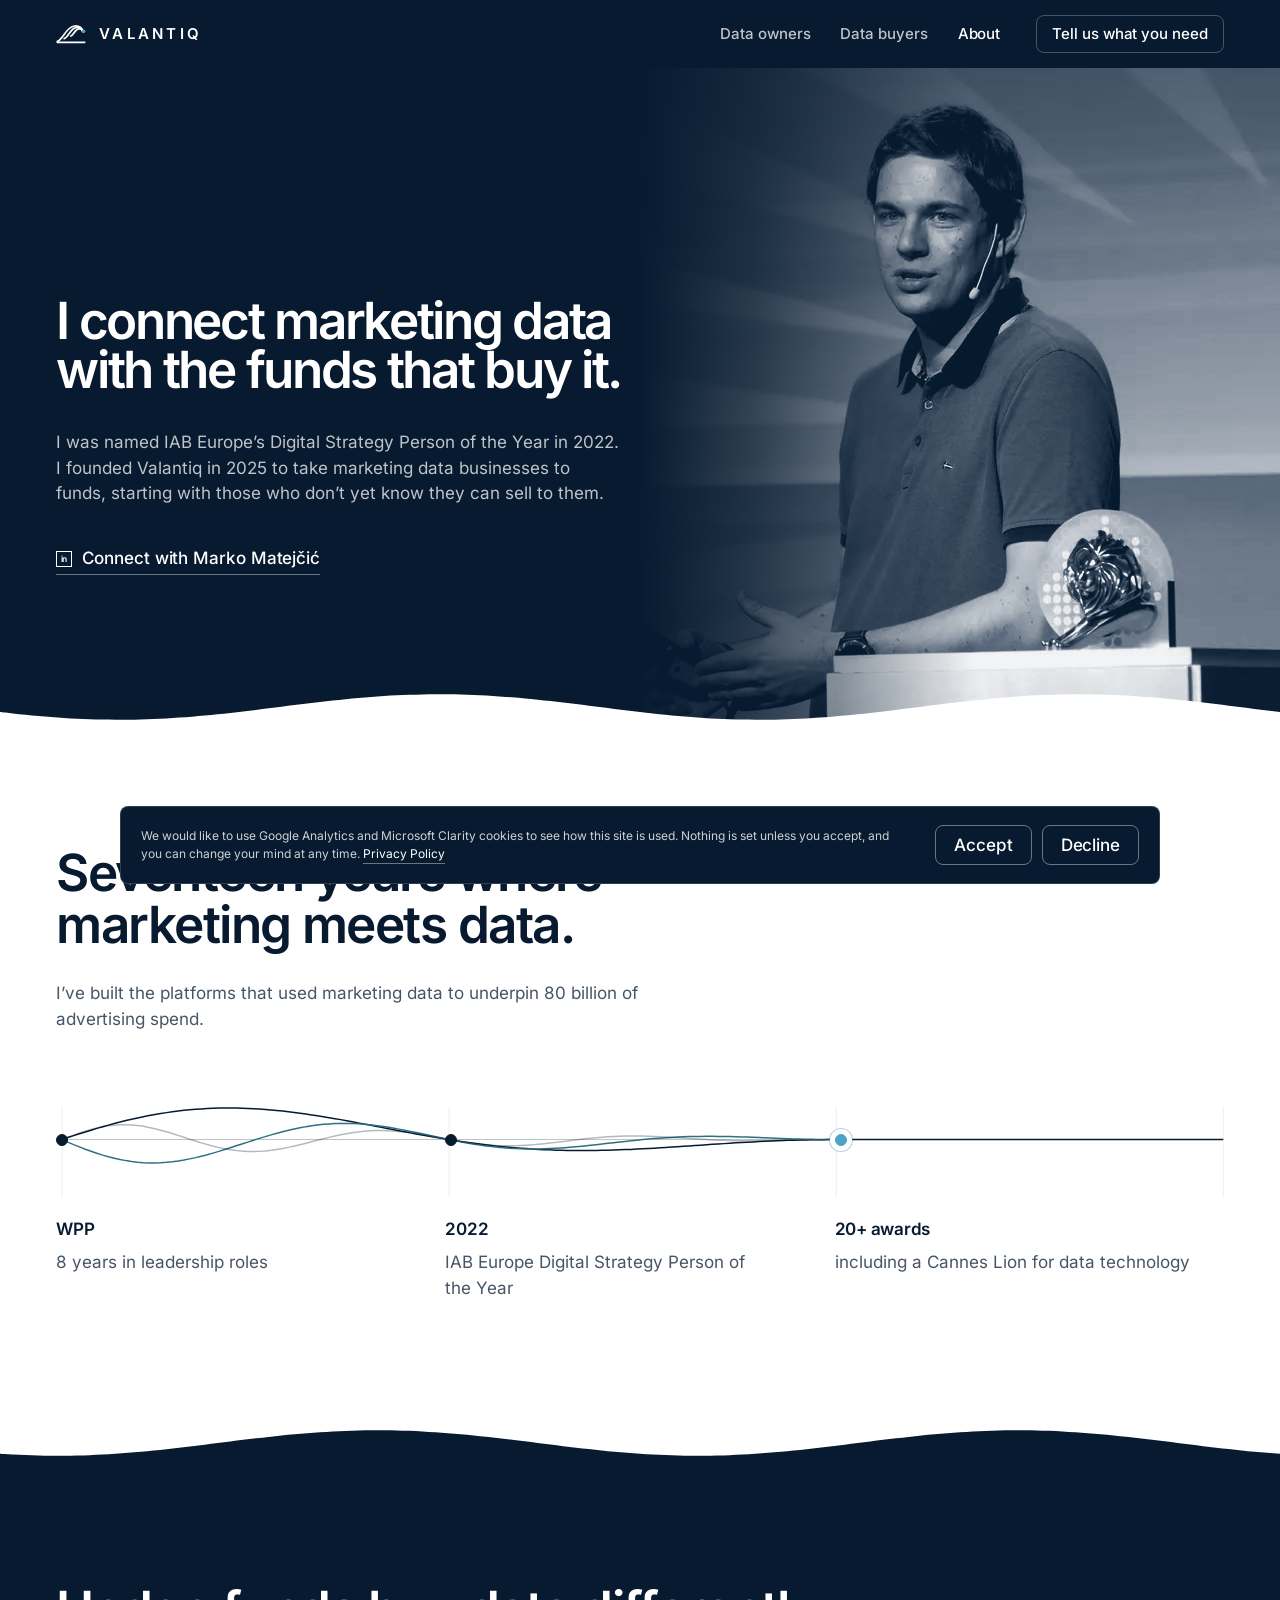
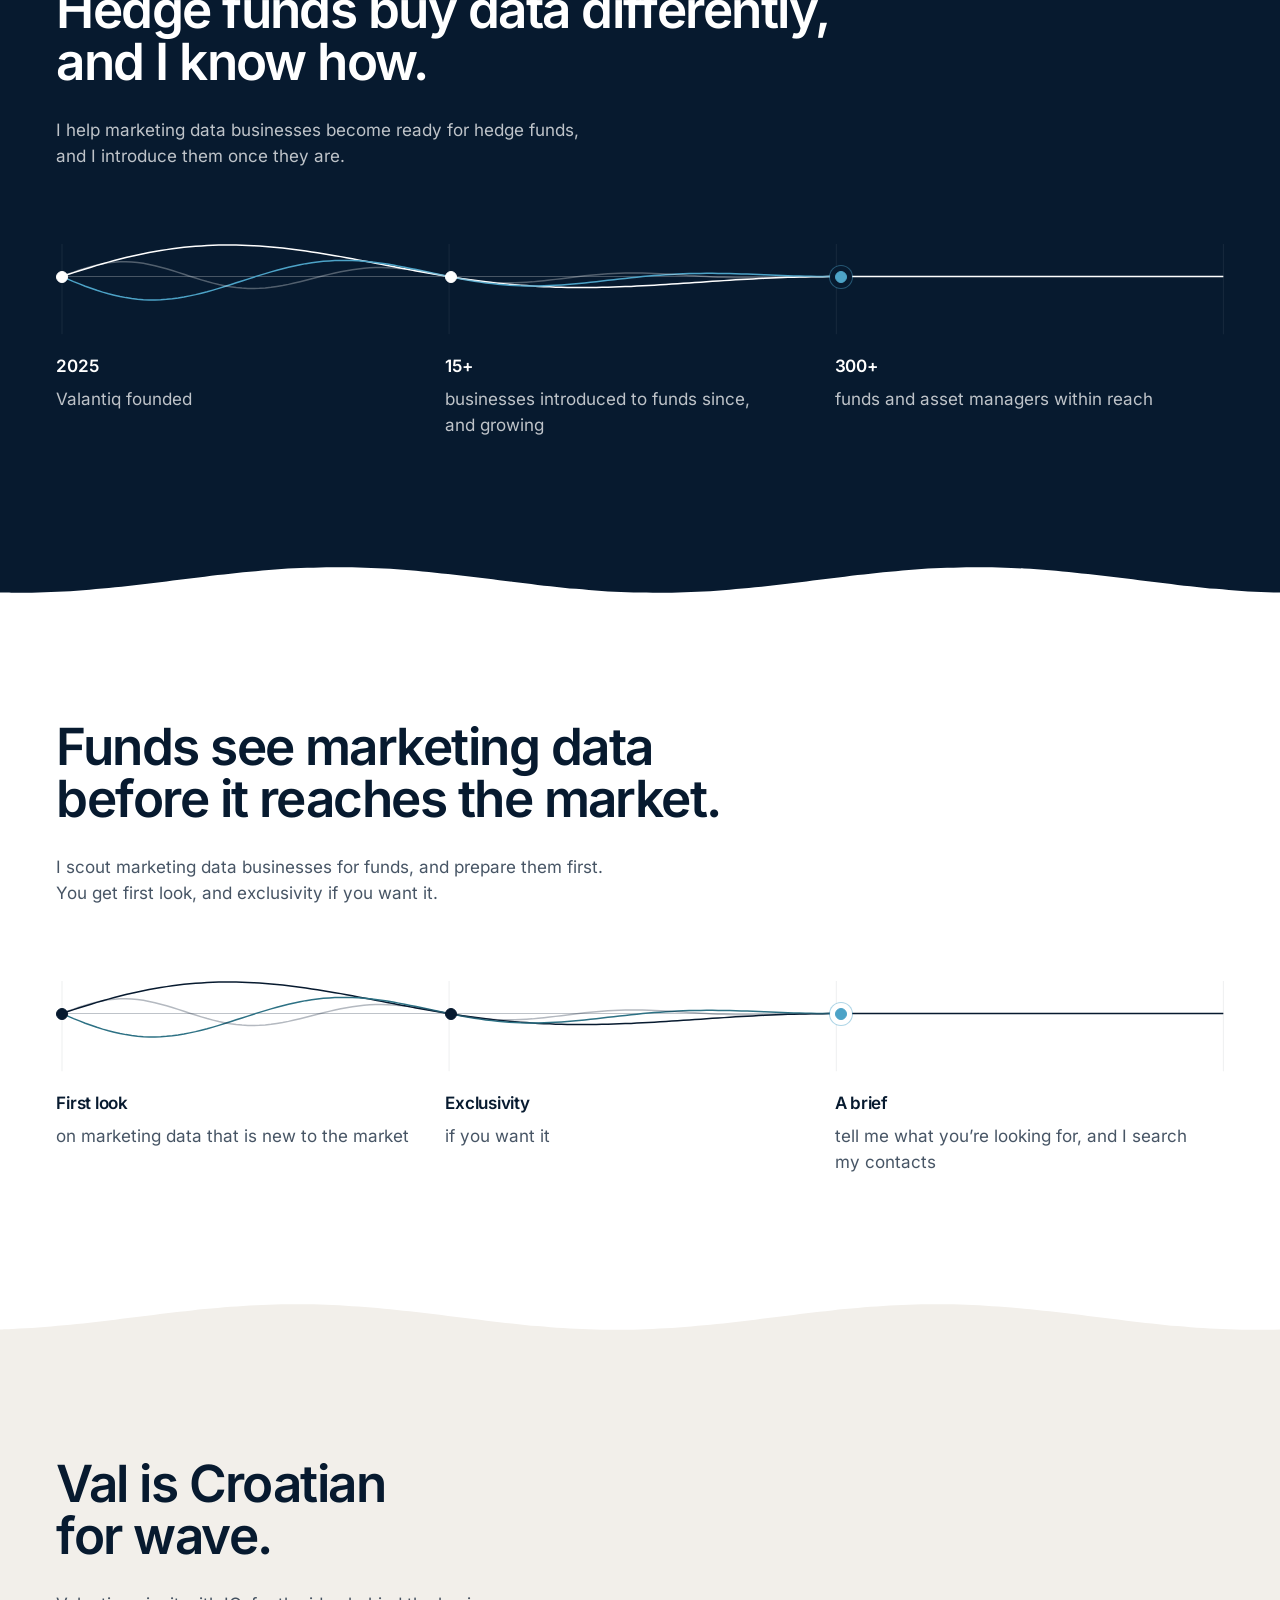
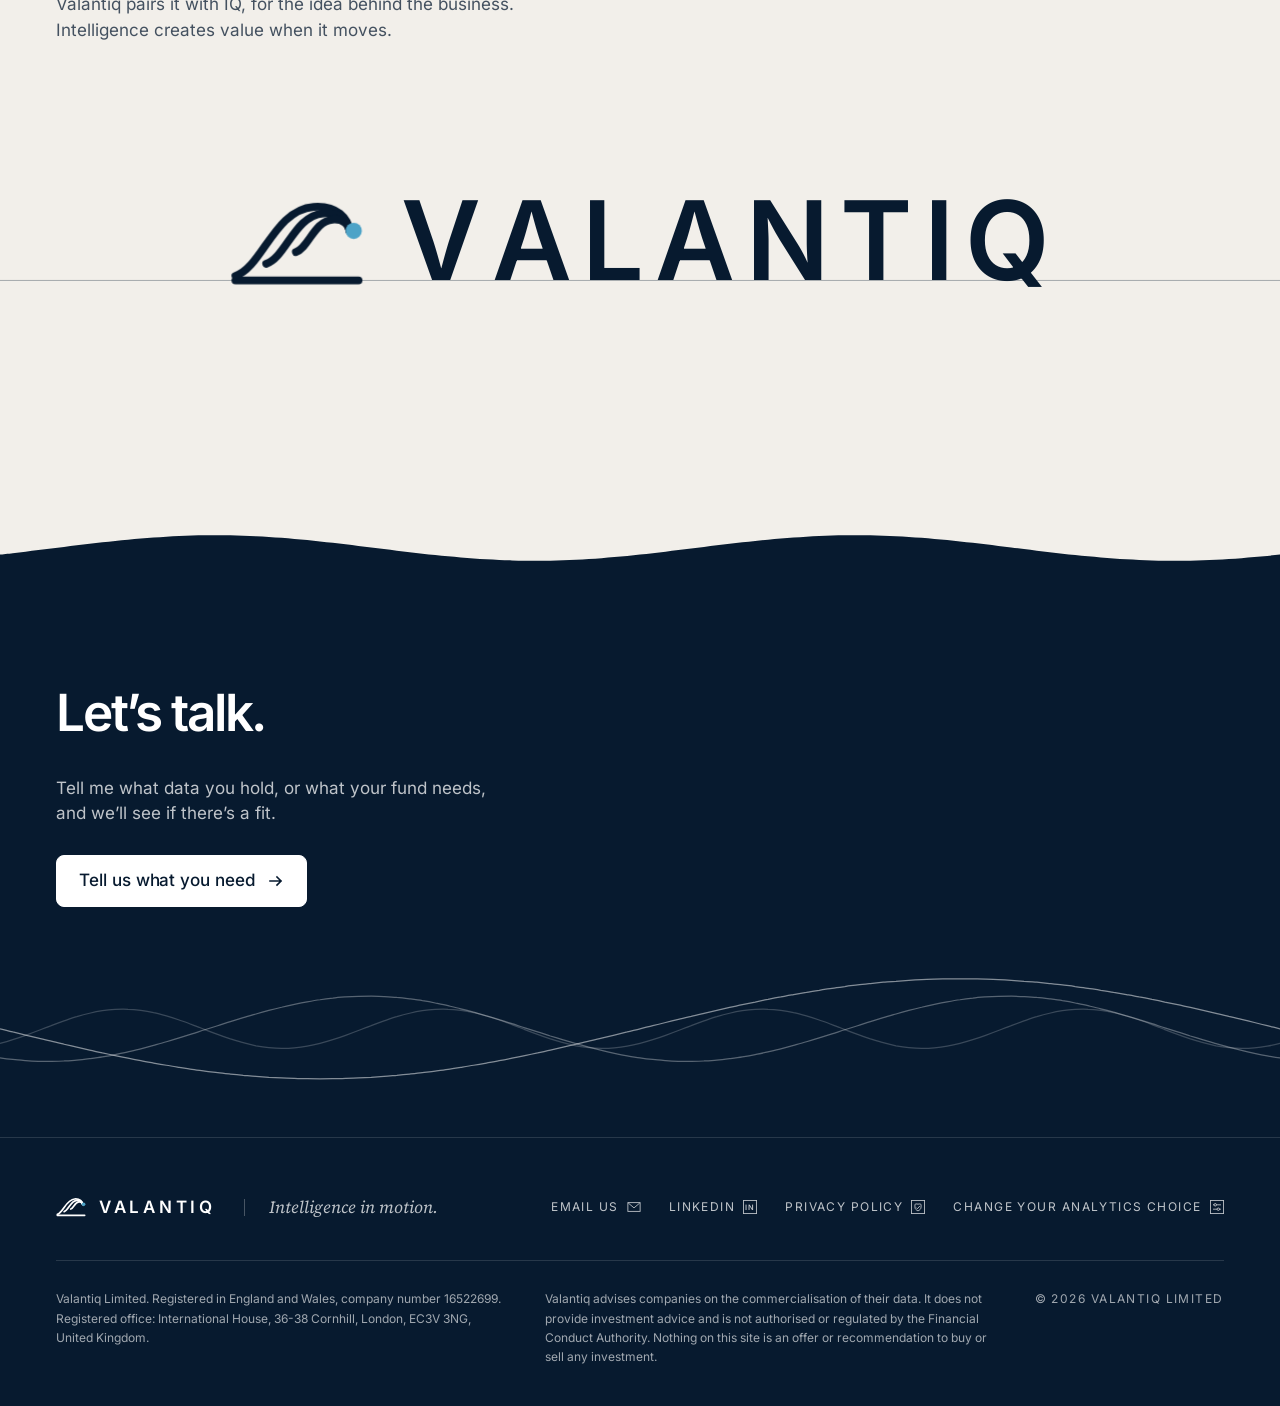
==== about/index.html @ 8497cfdf "Version 2 of the site" ====
<!DOCTYPE html>
<html lang="en-GB">
<head>
    <meta charset="UTF-8">
    <meta name="viewport" content="width=device-width, initial-scale=1.0">
    <title>About Marko Matejčić, founder | Valantiq</title>
    <meta name="description" content="Marko Matejčić founded Valantiq in 2025 to take marketing data businesses to funds. IAB Europe&#x27;s Digital Strategy Person of the Year 2022.">
    <link rel="canonical" href="https://valantiq.com/about/">
    <meta name="theme-color" content="#071a2f">

    <meta property="og:type" content="website">
    <meta property="og:site_name" content="Valantiq">
    <meta property="og:title" content="Who is behind Valantiq? Marko Matejčić">
    <meta property="og:description" content="I was named IAB Europe&#x27;s Digital Strategy Person of the Year in 2022.">
    <meta property="og:url" content="https://valantiq.com/about/">
    <meta property="og:image" content="https://valantiq.com/assets/og-about.png">
    <meta property="og:image:width" content="1200">
    <meta property="og:image:height" content="630">
    <meta name="twitter:card" content="summary_large_image">
    <meta property="og:image:alt" content="Valantiq: I connect marketing data with the funds that buy it.">
    <script type="application/ld+json">{"@context": "https://schema.org", "@graph": [{"@type": "Organization", "@id": "https://valantiq.com/#organization", "name": "Valantiq", "url": "https://valantiq.com/", "legalName": "Valantiq Limited", "logo": "https://valantiq.com/android-chrome-512x512.png", "email": "info@valantiq.com", "description": "Valantiq helps data-rich companies license their data to hedge funds and asset managers, for recurring, high-margin revenue on top of your core business.", "sameAs": ["https://www.linkedin.com/company/valantiq/"], "address": {"@type": "PostalAddress", "streetAddress": "International House, 36-38 Cornhill", "addressLocality": "London", "postalCode": "EC3V 3NG", "addressCountry": "United Kingdom"}, "foundingDate": "2025"}, {"@type": "WebSite", "@id": "https://valantiq.com/#website", "url": "https://valantiq.com/", "name": "Valantiq", "inLanguage": "en-GB", "publisher": {"@id": "https://valantiq.com/#organization"}}, {"@type": "BreadcrumbList", "itemListElement": [{"@type": "ListItem", "position": 1, "name": "Valantiq", "item": "https://valantiq.com/"}, {"@type": "ListItem", "position": 2, "name": "About", "item": "https://valantiq.com/about/"}]}, {"@type": "AboutPage", "@id": "https://valantiq.com/about/#webpage", "url": "https://valantiq.com/about/", "isPartOf": {"@id": "https://valantiq.com/#website"}, "mainEntity": {"@id": "https://valantiq.com/about/#founder"}}, {"@type": "Person", "@id": "https://valantiq.com/about/#founder", "url": "https://valantiq.com/about/", "name": "Marko Matejčić", "sameAs": ["https://www.linkedin.com/in/markomatejcic/"], "worksFor": {"@id": "https://valantiq.com/#organization"}, "image": "https://valantiq.com/assets/marko-matejcic.jpg"}]}</script>

    <!-- Favicons (unchanged from the launch page, served from the site root) -->
    <link rel="icon" type="image/x-icon" href="/favicon.ico">
    <link rel="icon" type="image/png" sizes="16x16" href="/favicon-16x16.png">
    <link rel="icon" type="image/png" sizes="32x32" href="/favicon-32x32.png">
    <link rel="apple-touch-icon" sizes="180x180" href="/apple-touch-icon.png">
    <link rel="icon" type="image/png" sizes="192x192" href="/android-chrome-192x192.png">
    <link rel="icon" type="image/png" sizes="512x512" href="/android-chrome-512x512.png">
    <link rel="manifest" href="/site.webmanifest">

    <link rel="preload" href="/assets/fonts/inter-latin-wght-normal.woff2" as="font" type="font/woff2" crossorigin>
    <link rel="stylesheet" href="/assets/styles.css">
    <script src="/assets/site.js" defer></script>
    <script src="/assets/app.js" defer></script>
</head>
<body>

    <a class="skip" href="#main">Skip to content</a>
    <header class="site-header night" data-header>
        <div class="wrap site-header__inner">
            <a class="logo" href="/"><svg class="mark" viewBox="1 2 46 30" aria-hidden="true" focusable="false"><path class="mark__horizon" pathLength="1" d="M3 29.5 H44"/><path class="mark__wave" pathLength="1" d="M3.00 28.00 C12.00 25.00 16.00 6.00 29.00 5.00 C37.00 4.40 40.50 9.00 41.00 13.00"/><path class="mark__wave" pathLength="1" d="M13.26 23.95 C19.83 21.76 22.75 7.89 32.24 7.16 C38.08 6.72 40.63 10.08 41.00 13.00"/><path class="mark__wave" pathLength="1" d="M23.14 20.05 C27.37 18.64 29.25 9.71 35.36 9.24 C39.12 8.96 40.77 11.12 41.00 13.00"/><circle class="mark__node" cx="42.4" cy="13" r="2.7"/></svg><span>Valantiq</span></a>
            <nav class="nav" aria-label="Main">
                <div class="nav__links">
                    <a href="/">Data owners</a>
                    <a href="/for-investment-managers/">Data buyers</a>
                    <a href="/about/" aria-current="page">About</a>
                </div>
                <a class="btn btn--small btn--ghost" href="mailto:info@valantiq.com">Tell us what you need</a>
            </nav>
            <div class="nav-toggle">
                <button type="button" class="nav-toggle__btn" popovertarget="nav-menu" aria-label="Menu">
                    <span class="nav-toggle__icon"></span>
                </button>
                <nav id="nav-menu" class="nav-toggle__panel night" popover="auto" aria-label="Main">
                    <a href="/">Data owners</a>
                    <a href="/for-investment-managers/">Data buyers</a>
                    <a href="/about/" aria-current="page">About</a>
                    <a class="btn" href="mailto:info@valantiq.com">Tell us what you need<svg class="arrow" viewBox="0 0 16 16" aria-hidden="true" focusable="false"><path d="M2 8h11M9 4l4 4-4 4"/></svg></a>
                </nav>
            </div>
        </div>
    </header>

<main id="main"><svg class="duotone" width="0" height="0" aria-hidden="true" focusable="false"><filter id="duotone" color-interpolation-filters="sRGB"><feColorMatrix type="matrix" values=".2126 .7152 .0722 0 0 .2126 .7152 .0722 0 0 .2126 .7152 .0722 0 0 0 0 0 1 0"/><feComponentTransfer><feFuncR type="linear" slope="1.35" intercept="-.16"/><feFuncG type="linear" slope="1.35" intercept="-.16"/><feFuncB type="linear" slope="1.35" intercept="-.16"/></feComponentTransfer><feComponentTransfer><feFuncR type="table" tableValues=".027 .36 .95"/><feFuncG type="table" tableValues=".102 .42 .955"/><feFuncB type="table" tableValues=".184 .49 .96"/></feComponentTransfer></filter></svg>
    <section class="hero night about-hero" data-ground="night">
        <div class="wrap about-hero__inner">
            <div class="about__lead">
                <h1 class="hl display" style="--w: 11.87"><span>I connect marketing data</span> <span>with the funds that buy it.</span></h1>
                <p class="lead"><span class="sen">I was named IAB Europe’s <span class="nowrap">Digital Strategy Person of</span> <span class="nowrap">the Year in 2022</span>.</span> <span class="sen">I founded Valantiq in 2025 to take marketing data businesses to funds, starting with those who don’t yet know they can sell to them.</span></p>
                <p class="about__in"><a class="link" href="https://www.linkedin.com/in/markomatejcic/" rel="noopener"><svg class="site-footer__icon" viewBox="0 0 16 16" aria-hidden="true" focusable="false"><rect x="0.5" y="0.5" width="15" height="15"/><text x="8" y="11.3" text-anchor="middle">in</text></svg><span>Connect with Marko Matejčić</span></a></p>
            </div>
        </div>
        <div class="about-hero__photo"><img class="about__photo" src="/assets/marko-matejcic.jpg" srcset="/assets/marko-matejcic-640.webp 640w, /assets/marko-matejcic-960.webp 960w, /assets/marko-matejcic-1260.webp 1260w" sizes="(max-width: 900px) 100vw, 50vw" alt="Marko Matejčić" width="1260" height="1327" decoding="async"></div>
    </section><div class="divider divider--paper" aria-hidden="true"><svg viewBox="0 0 2000 100" preserveAspectRatio="none" focusable="false"><path d="M0.0 58.6 C1.7 59.0 6.7 60.2 10.0 61.0 C13.3 61.8 16.7 62.6 20.0 63.3 C23.3 64.1 26.7 64.8 30.0 65.4 C33.3 66.1 36.7 66.7 40.0 67.3 C43.3 67.8 46.7 68.4 50.0 68.8 C53.3 69.3 56.7 69.7 60.0 70.1 C63.3 70.5 66.7 70.8 70.0 71.1 C73.3 71.3 76.7 71.5 80.0 71.7 C83.3 71.9 86.7 71.9 90.0 72.0 C93.3 72.0 96.7 72.0 100.0 71.9 C103.3 71.8 106.7 71.7 110.0 71.5 C113.3 71.3 116.7 71.1 120.0 70.8 C123.3 70.5 126.7 70.1 130.0 69.7 C133.3 69.3 136.7 68.8 140.0 68.3 C143.3 67.8 146.7 67.2 150.0 66.6 C153.3 66.0 156.7 65.4 160.0 64.7 C163.3 64.0 166.7 63.3 170.0 62.5 C173.3 61.8 176.7 61.0 180.0 60.2 C183.3 59.3 186.7 58.5 190.0 57.6 C193.3 56.8 196.7 55.9 200.0 55.0 C203.3 54.1 206.7 53.2 210.0 52.3 C213.3 51.3 216.7 50.4 220.0 49.5 C223.3 48.6 226.7 47.7 230.0 46.7 C233.3 45.8 236.7 44.9 240.0 44.0 C243.3 43.2 246.7 42.3 250.0 41.4 C253.3 40.6 256.7 39.8 260.0 39.0 C263.3 38.2 266.7 37.4 270.0 36.7 C273.3 35.9 276.7 35.2 280.0 34.6 C283.3 33.9 286.7 33.3 290.0 32.7 C293.3 32.2 296.7 31.6 300.0 31.2 C303.3 30.7 306.7 30.3 310.0 29.9 C313.3 29.5 316.7 29.2 320.0 28.9 C323.3 28.7 326.7 28.5 330.0 28.3 C333.3 28.1 336.7 28.1 340.0 28.0 C343.3 28.0 346.7 28.0 350.0 28.1 C353.3 28.2 356.7 28.3 360.0 28.5 C363.3 28.7 366.7 28.9 370.0 29.2 C373.3 29.5 376.7 29.9 380.0 30.3 C383.3 30.7 386.7 31.2 390.0 31.7 C393.3 32.2 396.7 32.8 400.0 33.4 C403.3 34.0 406.7 34.6 410.0 35.3 C413.3 36.0 416.7 36.7 420.0 37.5 C423.3 38.2 426.7 39.0 430.0 39.8 C433.3 40.7 436.7 41.5 440.0 42.4 C443.3 43.2 446.7 44.1 450.0 45.0 C453.3 45.9 456.7 46.8 460.0 47.7 C463.3 48.7 466.7 49.6 470.0 50.5 C473.3 51.4 476.7 52.3 480.0 53.3 C483.3 54.2 486.7 55.1 490.0 56.0 C493.3 56.8 496.7 57.7 500.0 58.6 C503.3 59.4 506.7 60.2 510.0 61.0 C513.3 61.8 516.7 62.6 520.0 63.3 C523.3 64.1 526.7 64.8 530.0 65.4 C533.3 66.1 536.7 66.7 540.0 67.3 C543.3 67.8 546.7 68.4 550.0 68.8 C553.3 69.3 556.7 69.7 560.0 70.1 C563.3 70.5 566.7 70.8 570.0 71.1 C573.3 71.3 576.7 71.5 580.0 71.7 C583.3 71.9 586.7 71.9 590.0 72.0 C593.3 72.0 596.7 72.0 600.0 71.9 C603.3 71.8 606.7 71.7 610.0 71.5 C613.3 71.3 616.7 71.1 620.0 70.8 C623.3 70.5 626.7 70.1 630.0 69.7 C633.3 69.3 636.7 68.8 640.0 68.3 C643.3 67.8 646.7 67.2 650.0 66.6 C653.3 66.0 656.7 65.4 660.0 64.7 C663.3 64.0 666.7 63.3 670.0 62.5 C673.3 61.8 676.7 61.0 680.0 60.2 C683.3 59.3 686.7 58.5 690.0 57.6 C693.3 56.8 696.7 55.9 700.0 55.0 C703.3 54.1 706.7 53.2 710.0 52.3 C713.3 51.3 716.7 50.4 720.0 49.5 C723.3 48.6 726.7 47.7 730.0 46.7 C733.3 45.8 736.7 44.9 740.0 44.0 C743.3 43.2 746.7 42.3 750.0 41.4 C753.3 40.6 756.7 39.8 760.0 39.0 C763.3 38.2 766.7 37.4 770.0 36.7 C773.3 35.9 776.7 35.2 780.0 34.6 C783.3 33.9 786.7 33.3 790.0 32.7 C793.3 32.2 796.7 31.6 800.0 31.2 C803.3 30.7 806.7 30.3 810.0 29.9 C813.3 29.5 816.7 29.2 820.0 28.9 C823.3 28.7 826.7 28.5 830.0 28.3 C833.3 28.1 836.7 28.1 840.0 28.0 C843.3 28.0 846.7 28.0 850.0 28.1 C853.3 28.2 856.7 28.3 860.0 28.5 C863.3 28.7 866.7 28.9 870.0 29.2 C873.3 29.5 876.7 29.9 880.0 30.3 C883.3 30.7 886.7 31.2 890.0 31.7 C893.3 32.2 896.7 32.8 900.0 33.4 C903.3 34.0 906.7 34.6 910.0 35.3 C913.3 36.0 916.7 36.7 920.0 37.5 C923.3 38.2 926.7 39.0 930.0 39.8 C933.3 40.7 936.7 41.5 940.0 42.4 C943.3 43.2 946.7 44.1 950.0 45.0 C953.3 45.9 956.7 46.8 960.0 47.7 C963.3 48.7 966.7 49.6 970.0 50.5 C973.3 51.4 976.7 52.3 980.0 53.3 C983.3 54.2 986.7 55.1 990.0 56.0 C993.3 56.8 996.7 57.7 1000.0 58.6 C1003.3 59.4 1006.7 60.2 1010.0 61.0 C1013.3 61.8 1016.7 62.6 1020.0 63.3 C1023.3 64.1 1026.7 64.8 1030.0 65.4 C1033.3 66.1 1036.7 66.7 1040.0 67.3 C1043.3 67.8 1046.7 68.4 1050.0 68.8 C1053.3 69.3 1056.7 69.7 1060.0 70.1 C1063.3 70.5 1066.7 70.8 1070.0 71.1 C1073.3 71.3 1076.7 71.5 1080.0 71.7 C1083.3 71.9 1086.7 71.9 1090.0 72.0 C1093.3 72.0 1096.7 72.0 1100.0 71.9 C1103.3 71.8 1106.7 71.7 1110.0 71.5 C1113.3 71.3 1116.7 71.1 1120.0 70.8 C1123.3 70.5 1126.7 70.1 1130.0 69.7 C1133.3 69.3 1136.7 68.8 1140.0 68.3 C1143.3 67.8 1146.7 67.2 1150.0 66.6 C1153.3 66.0 1156.7 65.4 1160.0 64.7 C1163.3 64.0 1166.7 63.3 1170.0 62.5 C1173.3 61.8 1176.7 61.0 1180.0 60.2 C1183.3 59.3 1186.7 58.5 1190.0 57.6 C1193.3 56.8 1196.7 55.9 1200.0 55.0 C1203.3 54.1 1206.7 53.2 1210.0 52.3 C1213.3 51.3 1216.7 50.4 1220.0 49.5 C1223.3 48.6 1226.7 47.7 1230.0 46.7 C1233.3 45.8 1236.7 44.9 1240.0 44.0 C1243.3 43.2 1246.7 42.3 1250.0 41.4 C1253.3 40.6 1256.7 39.8 1260.0 39.0 C1263.3 38.2 1266.7 37.4 1270.0 36.7 C1273.3 35.9 1276.7 35.2 1280.0 34.6 C1283.3 33.9 1286.7 33.3 1290.0 32.7 C1293.3 32.2 1296.7 31.6 1300.0 31.2 C1303.3 30.7 1306.7 30.3 1310.0 29.9 C1313.3 29.5 1316.7 29.2 1320.0 28.9 C1323.3 28.7 1326.7 28.5 1330.0 28.3 C1333.3 28.1 1336.7 28.1 1340.0 28.0 C1343.3 28.0 1346.7 28.0 1350.0 28.1 C1353.3 28.2 1356.7 28.3 1360.0 28.5 C1363.3 28.7 1366.7 28.9 1370.0 29.2 C1373.3 29.5 1376.7 29.9 1380.0 30.3 C1383.3 30.7 1386.7 31.2 1390.0 31.7 C1393.3 32.2 1396.7 32.8 1400.0 33.4 C1403.3 34.0 1406.7 34.6 1410.0 35.3 C1413.3 36.0 1416.7 36.7 1420.0 37.5 C1423.3 38.2 1426.7 39.0 1430.0 39.8 C1433.3 40.7 1436.7 41.5 1440.0 42.4 C1443.3 43.2 1446.7 44.1 1450.0 45.0 C1453.3 45.9 1456.7 46.8 1460.0 47.7 C1463.3 48.7 1466.7 49.6 1470.0 50.5 C1473.3 51.4 1476.7 52.3 1480.0 53.3 C1483.3 54.2 1486.7 55.1 1490.0 56.0 C1493.3 56.8 1496.7 57.7 1500.0 58.6 C1503.3 59.4 1506.7 60.2 1510.0 61.0 C1513.3 61.8 1516.7 62.6 1520.0 63.3 C1523.3 64.1 1526.7 64.8 1530.0 65.4 C1533.3 66.1 1536.7 66.7 1540.0 67.3 C1543.3 67.8 1546.7 68.4 1550.0 68.8 C1553.3 69.3 1556.7 69.7 1560.0 70.1 C1563.3 70.5 1566.7 70.8 1570.0 71.1 C1573.3 71.3 1576.7 71.5 1580.0 71.7 C1583.3 71.9 1586.7 71.9 1590.0 72.0 C1593.3 72.0 1596.7 72.0 1600.0 71.9 C1603.3 71.8 1606.7 71.7 1610.0 71.5 C1613.3 71.3 1616.7 71.1 1620.0 70.8 C1623.3 70.5 1626.7 70.1 1630.0 69.7 C1633.3 69.3 1636.7 68.8 1640.0 68.3 C1643.3 67.8 1646.7 67.2 1650.0 66.6 C1653.3 66.0 1656.7 65.4 1660.0 64.7 C1663.3 64.0 1666.7 63.3 1670.0 62.5 C1673.3 61.8 1676.7 61.0 1680.0 60.2 C1683.3 59.3 1686.7 58.5 1690.0 57.6 C1693.3 56.8 1696.7 55.9 1700.0 55.0 C1703.3 54.1 1706.7 53.2 1710.0 52.3 C1713.3 51.3 1716.7 50.4 1720.0 49.5 C1723.3 48.6 1726.7 47.7 1730.0 46.7 C1733.3 45.8 1736.7 44.9 1740.0 44.0 C1743.3 43.2 1746.7 42.3 1750.0 41.4 C1753.3 40.6 1756.7 39.8 1760.0 39.0 C1763.3 38.2 1766.7 37.4 1770.0 36.7 C1773.3 35.9 1776.7 35.2 1780.0 34.6 C1783.3 33.9 1786.7 33.3 1790.0 32.7 C1793.3 32.2 1796.7 31.6 1800.0 31.2 C1803.3 30.7 1806.7 30.3 1810.0 29.9 C1813.3 29.5 1816.7 29.2 1820.0 28.9 C1823.3 28.7 1826.7 28.5 1830.0 28.3 C1833.3 28.1 1836.7 28.1 1840.0 28.0 C1843.3 28.0 1846.7 28.0 1850.0 28.1 C1853.3 28.2 1856.7 28.3 1860.0 28.5 C1863.3 28.7 1866.7 28.9 1870.0 29.2 C1873.3 29.5 1876.7 29.9 1880.0 30.3 C1883.3 30.7 1886.7 31.2 1890.0 31.7 C1893.3 32.2 1896.7 32.8 1900.0 33.4 C1903.3 34.0 1906.7 34.6 1910.0 35.3 C1913.3 36.0 1916.7 36.7 1920.0 37.5 C1923.3 38.2 1926.7 39.0 1930.0 39.8 C1933.3 40.7 1936.7 41.5 1940.0 42.4 C1943.3 43.2 1946.7 44.1 1950.0 45.0 C1953.3 45.9 1956.7 46.8 1960.0 47.7 C1963.3 48.7 1966.7 49.6 1970.0 50.5 C1973.3 51.4 1976.7 52.3 1980.0 53.3 C1983.3 54.2 1986.7 55.1 1990.0 56.0 C1993.3 56.8 1998.3 58.1 2000.0 58.6 L2000 100 L0 100 Z"/></svg></div>
    <section class="section paper about-investors" id="investors" data-ground="paper">
        <div class="wrap inv__head">
            <h2 class="hl" style="--w: 11.25"><span>Seventeen years where</span> <span>marketing meets data.</span></h2>
            <p class="lead clauses">I’ve built the platforms that used marketing data to underpin 80 billion of advertising spend.</p>
            <div class="chain" style="--n: 3">
                <div class="chain__fig chain__fig--h" aria-hidden="true"><svg viewBox="0 0 1000 120" preserveAspectRatio="none" focusable="false"><g class="chain__grid"><line x1="0.0" y1="26.0" x2="0.0" y2="120.0"/><line x1="333.3" y1="26.0" x2="333.3" y2="120.0"/><line x1="666.7" y1="26.0" x2="666.7" y2="120.0"/><line x1="1000.0" y1="26.0" x2="1000.0" y2="120.0"/></g><line class="chain__horizon" x1="0.0" y1="60.0" x2="1000.0" y2="60.0"/></svg><div class="chain__draw"><svg viewBox="0 0 1000 120" preserveAspectRatio="none" focusable="false"><path class="chain__wave chain__wave--0" d="M0.0 60.0 L5.0 57.9 L10.0 55.9 L15.0 54.0 L20.0 52.0 L25.0 50.2 L30.0 48.3 L35.0 46.6 L40.0 44.9 L45.0 43.2 L50.0 41.7 L55.0 40.2 L60.0 38.7 L65.0 37.4 L70.0 36.1 L75.0 34.9 L80.0 33.8 L85.0 32.8 L90.0 31.9 L95.0 31.0 L100.0 30.2 L105.0 29.5 L110.0 28.9 L115.0 28.4 L120.0 28.0 L125.0 27.7 L130.0 27.4 L135.0 27.2 L140.0 27.1 L145.0 27.1 L150.0 27.2 L155.0 27.3 L160.0 27.5 L165.0 27.8 L170.0 28.2 L175.0 28.6 L180.0 29.1 L185.0 29.7 L190.0 30.3 L195.0 31.0 L200.0 31.7 L205.0 32.5 L210.0 33.4 L215.0 34.3 L220.0 35.2 L225.0 36.1 L230.0 37.2 L235.0 38.2 L240.0 39.2 L245.0 40.3 L250.0 41.4 L255.0 42.6 L260.0 43.7 L265.0 44.9 L270.0 46.0 L275.0 47.2 L280.0 48.4 L285.0 49.5 L290.0 50.7 L295.0 51.8 L300.0 53.0 L305.0 54.1 L310.0 55.2 L315.0 56.3 L320.0 57.3 L325.0 58.3 L330.0 59.3 L335.0 60.3 L340.0 61.3 L345.0 62.2 L350.0 63.0 L355.0 63.9 L360.0 64.7 L365.0 65.4 L370.0 66.1 L375.0 66.8 L380.0 67.4 L385.0 68.0 L390.0 68.5 L395.0 69.0 L400.0 69.4 L405.0 69.8 L410.0 70.2 L415.0 70.5 L420.0 70.7 L425.0 71.0 L430.0 71.1 L435.0 71.3 L440.0 71.3 L445.0 71.4 L450.0 71.4 L455.0 71.4 L460.0 71.3 L465.0 71.2 L470.0 71.0 L475.0 70.9 L480.0 70.7 L485.0 70.4 L490.0 70.2 L495.0 69.9 L500.0 69.6 L505.0 69.3 L510.0 68.9 L515.0 68.5 L520.0 68.2 L525.0 67.8 L530.0 67.4 L535.0 67.0 L540.0 66.6 L545.0 66.2 L550.0 65.8 L555.0 65.4 L560.0 64.9 L565.0 64.5 L570.0 64.2 L575.0 63.8 L580.0 63.4 L585.0 63.0 L590.0 62.7 L595.0 62.4 L600.0 62.1 L605.0 61.8 L610.0 61.5 L615.0 61.2 L620.0 61.0 L625.0 60.8 L630.0 60.6 L635.0 60.5 L640.0 60.3 L645.0 60.2 L650.0 60.1 L655.0 60.1 L660.0 60.0 L665.0 60.0 L666.7 60.0"/><path class="chain__wave chain__wave--1" d="M0.0 60.0 L5.0 62.6 L10.0 65.2 L15.0 67.6 L20.0 70.0 L25.0 72.2 L30.0 74.3 L35.0 76.2 L40.0 77.9 L45.0 79.4 L50.0 80.8 L55.0 81.9 L60.0 82.8 L65.0 83.5 L70.0 84.0 L75.0 84.3 L80.0 84.3 L85.0 84.1 L90.0 83.7 L95.0 83.1 L100.0 82.3 L105.0 81.3 L110.0 80.1 L115.0 78.8 L120.0 77.3 L125.0 75.8 L130.0 74.1 L135.0 72.3 L140.0 70.4 L145.0 68.5 L150.0 66.5 L155.0 64.6 L160.0 62.6 L165.0 60.6 L170.0 58.7 L175.0 56.9 L180.0 55.1 L185.0 53.4 L190.0 51.8 L195.0 50.3 L200.0 48.9 L205.0 47.6 L210.0 46.5 L215.0 45.6 L220.0 44.8 L225.0 44.1 L230.0 43.7 L235.0 43.3 L240.0 43.2 L245.0 43.2 L250.0 43.3 L255.0 43.6 L260.0 44.0 L265.0 44.6 L270.0 45.3 L275.0 46.1 L280.0 47.0 L285.0 48.0 L290.0 49.1 L295.0 50.3 L300.0 51.5 L305.0 52.7 L310.0 54.0 L315.0 55.3 L320.0 56.6 L325.0 57.9 L330.0 59.2 L335.0 60.4 L340.0 61.6 L345.0 62.7 L350.0 63.8 L355.0 64.8 L360.0 65.7 L365.0 66.6 L370.0 67.3 L375.0 68.0 L380.0 68.5 L385.0 69.0 L390.0 69.3 L395.0 69.6 L400.0 69.7 L405.0 69.8 L410.0 69.7 L415.0 69.6 L420.0 69.4 L425.0 69.1 L430.0 68.7 L435.0 68.2 L440.0 67.7 L445.0 67.2 L450.0 66.6 L455.0 65.9 L460.0 65.3 L465.0 64.6 L470.0 63.9 L475.0 63.2 L480.0 62.5 L485.0 61.9 L490.0 61.2 L495.0 60.6 L500.0 60.0 L505.0 59.4 L510.0 58.9 L515.0 58.5 L520.0 58.1 L525.0 57.7 L530.0 57.4 L535.0 57.1 L540.0 56.9 L545.0 56.8 L550.0 56.7 L555.0 56.6 L560.0 56.6 L565.0 56.7 L570.0 56.8 L575.0 56.9 L580.0 57.0 L585.0 57.2 L590.0 57.4 L595.0 57.6 L600.0 57.9 L605.0 58.1 L610.0 58.4 L615.0 58.6 L620.0 58.8 L625.0 59.1 L630.0 59.3 L635.0 59.4 L640.0 59.6 L645.0 59.7 L650.0 59.9 L655.0 59.9 L660.0 60.0 L665.0 60.0 L666.7 60.0"/><path class="chain__wave chain__wave--2" d="M0.0 60.0 L5.0 57.6 L10.0 55.3 L15.0 53.2 L20.0 51.2 L25.0 49.4 L30.0 47.9 L35.0 46.6 L40.0 45.6 L45.0 45.0 L50.0 44.6 L55.0 44.5 L60.0 44.8 L65.0 45.4 L70.0 46.2 L75.0 47.3 L80.0 48.6 L85.0 50.2 L90.0 51.9 L95.0 53.7 L100.0 55.6 L105.0 57.6 L110.0 59.6 L115.0 61.5 L120.0 63.4 L125.0 65.2 L130.0 66.8 L135.0 68.3 L140.0 69.6 L145.0 70.6 L150.0 71.4 L155.0 72.0 L160.0 72.3 L165.0 72.4 L170.0 72.2 L175.0 71.8 L180.0 71.2 L185.0 70.3 L190.0 69.3 L195.0 68.1 L200.0 66.7 L205.0 65.3 L210.0 63.8 L215.0 62.2 L220.0 60.7 L225.0 59.2 L230.0 57.7 L235.0 56.3 L240.0 55.0 L245.0 53.8 L250.0 52.8 L255.0 52.0 L260.0 51.4 L265.0 50.9 L270.0 50.6 L275.0 50.6 L280.0 50.7 L285.0 51.0 L290.0 51.5 L295.0 52.1 L300.0 52.9 L305.0 53.8 L310.0 54.8 L315.0 55.8 L320.0 57.0 L325.0 58.1 L330.0 59.2 L335.0 60.4 L340.0 61.5 L345.0 62.5 L350.0 63.4 L355.0 64.2 L360.0 65.0 L365.0 65.5 L370.0 66.0 L375.0 66.3 L380.0 66.5 L385.0 66.5 L390.0 66.5 L395.0 66.2 L400.0 65.9 L405.0 65.5 L410.0 64.9 L415.0 64.3 L420.0 63.6 L425.0 62.9 L430.0 62.2 L435.0 61.4 L440.0 60.7 L445.0 59.9 L450.0 59.2 L455.0 58.6 L460.0 58.0 L465.0 57.5 L470.0 57.1 L475.0 56.7 L480.0 56.5 L485.0 56.3 L490.0 56.2 L495.0 56.2 L500.0 56.3 L505.0 56.5 L510.0 56.7 L515.0 57.0 L520.0 57.3 L525.0 57.6 L530.0 58.0 L535.0 58.4 L540.0 58.8 L545.0 59.2 L550.0 59.6 L555.0 60.0 L560.0 60.3 L565.0 60.6 L570.0 60.8 L575.0 61.0 L580.0 61.1 L585.0 61.2 L590.0 61.3 L595.0 61.3 L600.0 61.3 L605.0 61.2 L610.0 61.1 L615.0 61.0 L620.0 60.9 L625.0 60.7 L630.0 60.6 L635.0 60.5 L640.0 60.3 L645.0 60.2 L650.0 60.1 L655.0 60.1 L660.0 60.0 L665.0 60.0 L666.7 60.0"/><path class="chain__out" d="M666.7 60.0 L1000.0 60.0"/></svg></div><span class="chain__scan"></span></div>
                <div class="chain__fig chain__fig--v" aria-hidden="true"><svg viewBox="0 0 120 1000" preserveAspectRatio="none" focusable="false"><g class="chain__grid"><line x1="0.0" y1="0.0" x2="120.0" y2="0.0"/><line x1="0.0" y1="333.3" x2="120.0" y2="333.3"/><line x1="0.0" y1="666.7" x2="120.0" y2="666.7"/><line x1="0.0" y1="1000.0" x2="120.0" y2="1000.0"/></g><line class="chain__horizon" x1="60.0" y1="0.0" x2="60.0" y2="1000.0"/></svg><div class="chain__draw"><svg viewBox="0 0 120 1000" preserveAspectRatio="none" focusable="false"><path class="chain__wave chain__wave--0" d="M60.0 0.0 L57.9 5.0 L55.9 10.0 L54.0 15.0 L52.0 20.0 L50.2 25.0 L48.3 30.0 L46.6 35.0 L44.9 40.0 L43.2 45.0 L41.7 50.0 L40.2 55.0 L38.7 60.0 L37.4 65.0 L36.1 70.0 L34.9 75.0 L33.8 80.0 L32.8 85.0 L31.9 90.0 L31.0 95.0 L30.2 100.0 L29.5 105.0 L28.9 110.0 L28.4 115.0 L28.0 120.0 L27.7 125.0 L27.4 130.0 L27.2 135.0 L27.1 140.0 L27.1 145.0 L27.2 150.0 L27.3 155.0 L27.5 160.0 L27.8 165.0 L28.2 170.0 L28.6 175.0 L29.1 180.0 L29.7 185.0 L30.3 190.0 L31.0 195.0 L31.7 200.0 L32.5 205.0 L33.4 210.0 L34.3 215.0 L35.2 220.0 L36.1 225.0 L37.2 230.0 L38.2 235.0 L39.2 240.0 L40.3 245.0 L41.4 250.0 L42.6 255.0 L43.7 260.0 L44.9 265.0 L46.0 270.0 L47.2 275.0 L48.4 280.0 L49.5 285.0 L50.7 290.0 L51.8 295.0 L53.0 300.0 L54.1 305.0 L55.2 310.0 L56.3 315.0 L57.3 320.0 L58.3 325.0 L59.3 330.0 L60.3 335.0 L61.3 340.0 L62.2 345.0 L63.0 350.0 L63.9 355.0 L64.7 360.0 L65.4 365.0 L66.1 370.0 L66.8 375.0 L67.4 380.0 L68.0 385.0 L68.5 390.0 L69.0 395.0 L69.4 400.0 L69.8 405.0 L70.2 410.0 L70.5 415.0 L70.7 420.0 L71.0 425.0 L71.1 430.0 L71.3 435.0 L71.3 440.0 L71.4 445.0 L71.4 450.0 L71.4 455.0 L71.3 460.0 L71.2 465.0 L71.0 470.0 L70.9 475.0 L70.7 480.0 L70.4 485.0 L70.2 490.0 L69.9 495.0 L69.6 500.0 L69.3 505.0 L68.9 510.0 L68.5 515.0 L68.2 520.0 L67.8 525.0 L67.4 530.0 L67.0 535.0 L66.6 540.0 L66.2 545.0 L65.8 550.0 L65.4 555.0 L64.9 560.0 L64.5 565.0 L64.2 570.0 L63.8 575.0 L63.4 580.0 L63.0 585.0 L62.7 590.0 L62.4 595.0 L62.1 600.0 L61.8 605.0 L61.5 610.0 L61.2 615.0 L61.0 620.0 L60.8 625.0 L60.6 630.0 L60.5 635.0 L60.3 640.0 L60.2 645.0 L60.1 650.0 L60.1 655.0 L60.0 660.0 L60.0 665.0 L60.0 666.7"/><path class="chain__wave chain__wave--1" d="M60.0 0.0 L62.6 5.0 L65.2 10.0 L67.6 15.0 L70.0 20.0 L72.2 25.0 L74.3 30.0 L76.2 35.0 L77.9 40.0 L79.4 45.0 L80.8 50.0 L81.9 55.0 L82.8 60.0 L83.5 65.0 L84.0 70.0 L84.3 75.0 L84.3 80.0 L84.1 85.0 L83.7 90.0 L83.1 95.0 L82.3 100.0 L81.3 105.0 L80.1 110.0 L78.8 115.0 L77.3 120.0 L75.8 125.0 L74.1 130.0 L72.3 135.0 L70.4 140.0 L68.5 145.0 L66.5 150.0 L64.6 155.0 L62.6 160.0 L60.6 165.0 L58.7 170.0 L56.9 175.0 L55.1 180.0 L53.4 185.0 L51.8 190.0 L50.3 195.0 L48.9 200.0 L47.6 205.0 L46.5 210.0 L45.6 215.0 L44.8 220.0 L44.1 225.0 L43.7 230.0 L43.3 235.0 L43.2 240.0 L43.2 245.0 L43.3 250.0 L43.6 255.0 L44.0 260.0 L44.6 265.0 L45.3 270.0 L46.1 275.0 L47.0 280.0 L48.0 285.0 L49.1 290.0 L50.3 295.0 L51.5 300.0 L52.7 305.0 L54.0 310.0 L55.3 315.0 L56.6 320.0 L57.9 325.0 L59.2 330.0 L60.4 335.0 L61.6 340.0 L62.7 345.0 L63.8 350.0 L64.8 355.0 L65.7 360.0 L66.6 365.0 L67.3 370.0 L68.0 375.0 L68.5 380.0 L69.0 385.0 L69.3 390.0 L69.6 395.0 L69.7 400.0 L69.8 405.0 L69.7 410.0 L69.6 415.0 L69.4 420.0 L69.1 425.0 L68.7 430.0 L68.2 435.0 L67.7 440.0 L67.2 445.0 L66.6 450.0 L65.9 455.0 L65.3 460.0 L64.6 465.0 L63.9 470.0 L63.2 475.0 L62.5 480.0 L61.9 485.0 L61.2 490.0 L60.6 495.0 L60.0 500.0 L59.4 505.0 L58.9 510.0 L58.5 515.0 L58.1 520.0 L57.7 525.0 L57.4 530.0 L57.1 535.0 L56.9 540.0 L56.8 545.0 L56.7 550.0 L56.6 555.0 L56.6 560.0 L56.7 565.0 L56.8 570.0 L56.9 575.0 L57.0 580.0 L57.2 585.0 L57.4 590.0 L57.6 595.0 L57.9 600.0 L58.1 605.0 L58.4 610.0 L58.6 615.0 L58.8 620.0 L59.1 625.0 L59.3 630.0 L59.4 635.0 L59.6 640.0 L59.7 645.0 L59.9 650.0 L59.9 655.0 L60.0 660.0 L60.0 665.0 L60.0 666.7"/><path class="chain__wave chain__wave--2" d="M60.0 0.0 L57.6 5.0 L55.3 10.0 L53.2 15.0 L51.2 20.0 L49.4 25.0 L47.9 30.0 L46.6 35.0 L45.6 40.0 L45.0 45.0 L44.6 50.0 L44.5 55.0 L44.8 60.0 L45.4 65.0 L46.2 70.0 L47.3 75.0 L48.6 80.0 L50.2 85.0 L51.9 90.0 L53.7 95.0 L55.6 100.0 L57.6 105.0 L59.6 110.0 L61.5 115.0 L63.4 120.0 L65.2 125.0 L66.8 130.0 L68.3 135.0 L69.6 140.0 L70.6 145.0 L71.4 150.0 L72.0 155.0 L72.3 160.0 L72.4 165.0 L72.2 170.0 L71.8 175.0 L71.2 180.0 L70.3 185.0 L69.3 190.0 L68.1 195.0 L66.7 200.0 L65.3 205.0 L63.8 210.0 L62.2 215.0 L60.7 220.0 L59.2 225.0 L57.7 230.0 L56.3 235.0 L55.0 240.0 L53.8 245.0 L52.8 250.0 L52.0 255.0 L51.4 260.0 L50.9 265.0 L50.6 270.0 L50.6 275.0 L50.7 280.0 L51.0 285.0 L51.5 290.0 L52.1 295.0 L52.9 300.0 L53.8 305.0 L54.8 310.0 L55.8 315.0 L57.0 320.0 L58.1 325.0 L59.2 330.0 L60.4 335.0 L61.5 340.0 L62.5 345.0 L63.4 350.0 L64.2 355.0 L65.0 360.0 L65.5 365.0 L66.0 370.0 L66.3 375.0 L66.5 380.0 L66.5 385.0 L66.5 390.0 L66.2 395.0 L65.9 400.0 L65.5 405.0 L64.9 410.0 L64.3 415.0 L63.6 420.0 L62.9 425.0 L62.2 430.0 L61.4 435.0 L60.7 440.0 L59.9 445.0 L59.2 450.0 L58.6 455.0 L58.0 460.0 L57.5 465.0 L57.1 470.0 L56.7 475.0 L56.5 480.0 L56.3 485.0 L56.2 490.0 L56.2 495.0 L56.3 500.0 L56.5 505.0 L56.7 510.0 L57.0 515.0 L57.3 520.0 L57.6 525.0 L58.0 530.0 L58.4 535.0 L58.8 540.0 L59.2 545.0 L59.6 550.0 L60.0 555.0 L60.3 560.0 L60.6 565.0 L60.8 570.0 L61.0 575.0 L61.1 580.0 L61.2 585.0 L61.3 590.0 L61.3 595.0 L61.3 600.0 L61.2 605.0 L61.1 610.0 L61.0 615.0 L60.9 620.0 L60.7 625.0 L60.6 630.0 L60.5 635.0 L60.3 640.0 L60.2 645.0 L60.1 650.0 L60.1 655.0 L60.0 660.0 L60.0 665.0 L60.0 666.7"/><path class="chain__out" d="M60.0 666.7 L60.0 1000.0"/></svg></div><span class="chain__scan"></span></div>
                <ol class="chain__steps"><li class="chain__step" style="--k: 0"><span class="chain__node" aria-hidden="true"></span><span class="chain__val">WPP</span><p class="chain__text">8 years in leadership roles</p></li><li class="chain__step" style="--k: 1"><span class="chain__node" aria-hidden="true"></span><span class="chain__val">2022</span><p class="chain__text">IAB Europe Digital Strategy Person of the Year</p></li><li class="chain__step" style="--k: 2"><span class="chain__node" aria-hidden="true"></span><span class="chain__val">20+ awards</span><p class="chain__text">including a Cannes Lion for data technology</p></li></ol>
            </div>
        </div>
    </section><div class="divider divider--ink" aria-hidden="true"><svg viewBox="0 0 2000 100" preserveAspectRatio="none" focusable="false"><path d="M0.0 68.5 C1.7 68.7 6.7 69.5 10.0 69.9 C13.3 70.3 16.7 70.6 20.0 70.9 C23.3 71.2 26.7 71.4 30.0 71.6 C33.3 71.8 36.7 71.9 40.0 71.9 C43.3 72.0 46.7 72.0 50.0 72.0 C53.3 71.9 56.7 71.8 60.0 71.6 C63.3 71.5 66.7 71.2 70.0 71.0 C73.3 70.7 76.7 70.3 80.0 70.0 C83.3 69.6 86.7 69.1 90.0 68.6 C93.3 68.1 96.7 67.6 100.0 67.0 C103.3 66.4 106.7 65.8 110.0 65.1 C113.3 64.5 116.7 63.8 120.0 63.0 C123.3 62.3 126.7 61.5 130.0 60.7 C133.3 59.9 136.7 59.1 140.0 58.2 C143.3 57.4 146.7 56.5 150.0 55.6 C153.3 54.7 156.7 53.8 160.0 52.9 C163.3 52.0 166.7 51.0 170.0 50.1 C173.3 49.2 176.7 48.3 180.0 47.4 C183.3 46.4 186.7 45.5 190.0 44.6 C193.3 43.8 196.7 42.9 200.0 42.0 C203.3 41.2 206.7 40.3 210.0 39.5 C213.3 38.7 216.7 37.9 220.0 37.2 C223.3 36.4 226.7 35.7 230.0 35.0 C233.3 34.4 236.7 33.7 240.0 33.1 C243.3 32.5 246.7 32.0 250.0 31.5 C253.3 31.0 256.7 30.5 260.0 30.1 C263.3 29.7 266.7 29.4 270.0 29.1 C273.3 28.8 276.7 28.6 280.0 28.4 C283.3 28.2 286.7 28.1 290.0 28.1 C293.3 28.0 296.7 28.0 300.0 28.0 C303.3 28.1 306.7 28.2 310.0 28.4 C313.3 28.5 316.7 28.8 320.0 29.0 C323.3 29.3 326.7 29.7 330.0 30.0 C333.3 30.4 336.7 30.9 340.0 31.4 C343.3 31.9 346.7 32.4 350.0 33.0 C353.3 33.6 356.7 34.2 360.0 34.9 C363.3 35.5 366.7 36.2 370.0 37.0 C373.3 37.7 376.7 38.5 380.0 39.3 C383.3 40.1 386.7 40.9 390.0 41.8 C393.3 42.6 396.7 43.5 400.0 44.4 C403.3 45.3 406.7 46.2 410.0 47.1 C413.3 48.0 416.7 49.0 420.0 49.9 C423.3 50.8 426.7 51.7 430.0 52.6 C433.3 53.6 436.7 54.5 440.0 55.4 C443.3 56.2 446.7 57.1 450.0 58.0 C453.3 58.8 456.7 59.7 460.0 60.5 C463.3 61.3 466.7 62.1 470.0 62.8 C473.3 63.6 476.7 64.3 480.0 65.0 C483.3 65.6 486.7 66.3 490.0 66.9 C493.3 67.5 496.7 68.0 500.0 68.5 C503.3 69.0 506.7 69.5 510.0 69.9 C513.3 70.3 516.7 70.6 520.0 70.9 C523.3 71.2 526.7 71.4 530.0 71.6 C533.3 71.8 536.7 71.9 540.0 71.9 C543.3 72.0 546.7 72.0 550.0 72.0 C553.3 71.9 556.7 71.8 560.0 71.6 C563.3 71.5 566.7 71.2 570.0 71.0 C573.3 70.7 576.7 70.3 580.0 70.0 C583.3 69.6 586.7 69.1 590.0 68.6 C593.3 68.1 596.7 67.6 600.0 67.0 C603.3 66.4 606.7 65.8 610.0 65.1 C613.3 64.5 616.7 63.8 620.0 63.0 C623.3 62.3 626.7 61.5 630.0 60.7 C633.3 59.9 636.7 59.1 640.0 58.2 C643.3 57.4 646.7 56.5 650.0 55.6 C653.3 54.7 656.7 53.8 660.0 52.9 C663.3 52.0 666.7 51.0 670.0 50.1 C673.3 49.2 676.7 48.3 680.0 47.4 C683.3 46.4 686.7 45.5 690.0 44.6 C693.3 43.8 696.7 42.9 700.0 42.0 C703.3 41.2 706.7 40.3 710.0 39.5 C713.3 38.7 716.7 37.9 720.0 37.2 C723.3 36.4 726.7 35.7 730.0 35.0 C733.3 34.4 736.7 33.7 740.0 33.1 C743.3 32.5 746.7 32.0 750.0 31.5 C753.3 31.0 756.7 30.5 760.0 30.1 C763.3 29.7 766.7 29.4 770.0 29.1 C773.3 28.8 776.7 28.6 780.0 28.4 C783.3 28.2 786.7 28.1 790.0 28.1 C793.3 28.0 796.7 28.0 800.0 28.0 C803.3 28.1 806.7 28.2 810.0 28.4 C813.3 28.5 816.7 28.8 820.0 29.0 C823.3 29.3 826.7 29.7 830.0 30.0 C833.3 30.4 836.7 30.9 840.0 31.4 C843.3 31.9 846.7 32.4 850.0 33.0 C853.3 33.6 856.7 34.2 860.0 34.9 C863.3 35.5 866.7 36.2 870.0 37.0 C873.3 37.7 876.7 38.5 880.0 39.3 C883.3 40.1 886.7 40.9 890.0 41.8 C893.3 42.6 896.7 43.5 900.0 44.4 C903.3 45.3 906.7 46.2 910.0 47.1 C913.3 48.0 916.7 49.0 920.0 49.9 C923.3 50.8 926.7 51.7 930.0 52.6 C933.3 53.6 936.7 54.5 940.0 55.4 C943.3 56.2 946.7 57.1 950.0 58.0 C953.3 58.8 956.7 59.7 960.0 60.5 C963.3 61.3 966.7 62.1 970.0 62.8 C973.3 63.6 976.7 64.3 980.0 65.0 C983.3 65.6 986.7 66.3 990.0 66.9 C993.3 67.5 996.7 68.0 1000.0 68.5 C1003.3 69.0 1006.7 69.5 1010.0 69.9 C1013.3 70.3 1016.7 70.6 1020.0 70.9 C1023.3 71.2 1026.7 71.4 1030.0 71.6 C1033.3 71.8 1036.7 71.9 1040.0 71.9 C1043.3 72.0 1046.7 72.0 1050.0 72.0 C1053.3 71.9 1056.7 71.8 1060.0 71.6 C1063.3 71.5 1066.7 71.2 1070.0 71.0 C1073.3 70.7 1076.7 70.3 1080.0 70.0 C1083.3 69.6 1086.7 69.1 1090.0 68.6 C1093.3 68.1 1096.7 67.6 1100.0 67.0 C1103.3 66.4 1106.7 65.8 1110.0 65.1 C1113.3 64.5 1116.7 63.8 1120.0 63.0 C1123.3 62.3 1126.7 61.5 1130.0 60.7 C1133.3 59.9 1136.7 59.1 1140.0 58.2 C1143.3 57.4 1146.7 56.5 1150.0 55.6 C1153.3 54.7 1156.7 53.8 1160.0 52.9 C1163.3 52.0 1166.7 51.0 1170.0 50.1 C1173.3 49.2 1176.7 48.3 1180.0 47.4 C1183.3 46.4 1186.7 45.5 1190.0 44.6 C1193.3 43.8 1196.7 42.9 1200.0 42.0 C1203.3 41.2 1206.7 40.3 1210.0 39.5 C1213.3 38.7 1216.7 37.9 1220.0 37.2 C1223.3 36.4 1226.7 35.7 1230.0 35.0 C1233.3 34.4 1236.7 33.7 1240.0 33.1 C1243.3 32.5 1246.7 32.0 1250.0 31.5 C1253.3 31.0 1256.7 30.5 1260.0 30.1 C1263.3 29.7 1266.7 29.4 1270.0 29.1 C1273.3 28.8 1276.7 28.6 1280.0 28.4 C1283.3 28.2 1286.7 28.1 1290.0 28.1 C1293.3 28.0 1296.7 28.0 1300.0 28.0 C1303.3 28.1 1306.7 28.2 1310.0 28.4 C1313.3 28.5 1316.7 28.8 1320.0 29.0 C1323.3 29.3 1326.7 29.7 1330.0 30.0 C1333.3 30.4 1336.7 30.9 1340.0 31.4 C1343.3 31.9 1346.7 32.4 1350.0 33.0 C1353.3 33.6 1356.7 34.2 1360.0 34.9 C1363.3 35.5 1366.7 36.2 1370.0 37.0 C1373.3 37.7 1376.7 38.5 1380.0 39.3 C1383.3 40.1 1386.7 40.9 1390.0 41.8 C1393.3 42.6 1396.7 43.5 1400.0 44.4 C1403.3 45.3 1406.7 46.2 1410.0 47.1 C1413.3 48.0 1416.7 49.0 1420.0 49.9 C1423.3 50.8 1426.7 51.7 1430.0 52.6 C1433.3 53.6 1436.7 54.5 1440.0 55.4 C1443.3 56.2 1446.7 57.1 1450.0 58.0 C1453.3 58.8 1456.7 59.7 1460.0 60.5 C1463.3 61.3 1466.7 62.1 1470.0 62.8 C1473.3 63.6 1476.7 64.3 1480.0 65.0 C1483.3 65.6 1486.7 66.3 1490.0 66.9 C1493.3 67.5 1496.7 68.0 1500.0 68.5 C1503.3 69.0 1506.7 69.5 1510.0 69.9 C1513.3 70.3 1516.7 70.6 1520.0 70.9 C1523.3 71.2 1526.7 71.4 1530.0 71.6 C1533.3 71.8 1536.7 71.9 1540.0 71.9 C1543.3 72.0 1546.7 72.0 1550.0 72.0 C1553.3 71.9 1556.7 71.8 1560.0 71.6 C1563.3 71.5 1566.7 71.2 1570.0 71.0 C1573.3 70.7 1576.7 70.3 1580.0 70.0 C1583.3 69.6 1586.7 69.1 1590.0 68.6 C1593.3 68.1 1596.7 67.6 1600.0 67.0 C1603.3 66.4 1606.7 65.8 1610.0 65.1 C1613.3 64.5 1616.7 63.8 1620.0 63.0 C1623.3 62.3 1626.7 61.5 1630.0 60.7 C1633.3 59.9 1636.7 59.1 1640.0 58.2 C1643.3 57.4 1646.7 56.5 1650.0 55.6 C1653.3 54.7 1656.7 53.8 1660.0 52.9 C1663.3 52.0 1666.7 51.0 1670.0 50.1 C1673.3 49.2 1676.7 48.3 1680.0 47.4 C1683.3 46.4 1686.7 45.5 1690.0 44.6 C1693.3 43.8 1696.7 42.9 1700.0 42.0 C1703.3 41.2 1706.7 40.3 1710.0 39.5 C1713.3 38.7 1716.7 37.9 1720.0 37.2 C1723.3 36.4 1726.7 35.7 1730.0 35.0 C1733.3 34.4 1736.7 33.7 1740.0 33.1 C1743.3 32.5 1746.7 32.0 1750.0 31.5 C1753.3 31.0 1756.7 30.5 1760.0 30.1 C1763.3 29.7 1766.7 29.4 1770.0 29.1 C1773.3 28.8 1776.7 28.6 1780.0 28.4 C1783.3 28.2 1786.7 28.1 1790.0 28.1 C1793.3 28.0 1796.7 28.0 1800.0 28.0 C1803.3 28.1 1806.7 28.2 1810.0 28.4 C1813.3 28.5 1816.7 28.8 1820.0 29.0 C1823.3 29.3 1826.7 29.7 1830.0 30.0 C1833.3 30.4 1836.7 30.9 1840.0 31.4 C1843.3 31.9 1846.7 32.4 1850.0 33.0 C1853.3 33.6 1856.7 34.2 1860.0 34.9 C1863.3 35.5 1866.7 36.2 1870.0 37.0 C1873.3 37.7 1876.7 38.5 1880.0 39.3 C1883.3 40.1 1886.7 40.9 1890.0 41.8 C1893.3 42.6 1896.7 43.5 1900.0 44.4 C1903.3 45.3 1906.7 46.2 1910.0 47.1 C1913.3 48.0 1916.7 49.0 1920.0 49.9 C1923.3 50.8 1926.7 51.7 1930.0 52.6 C1933.3 53.6 1936.7 54.5 1940.0 55.4 C1943.3 56.2 1946.7 57.1 1950.0 58.0 C1953.3 58.8 1956.7 59.7 1960.0 60.5 C1963.3 61.3 1966.7 62.1 1970.0 62.8 C1973.3 63.6 1976.7 64.3 1980.0 65.0 C1983.3 65.6 1986.7 66.3 1990.0 66.9 C1993.3 67.5 1998.3 68.2 2000.0 68.5 L2000 100 L0 100 Z"/></svg></div>
    <section class="section night about-owners" id="owners" data-ground="night">
        <div class="wrap inv__head">
            <h2 class="hl" style="--w: 15.82"><span>Hedge funds buy data differently,</span> <span>and I know how.</span></h2>
            <p class="lead clauses"><span class="sen"><span class="cl cl--clause">I help marketing data businesses become ready for hedge funds,</span> <span class="cl cl--clause">and I introduce them once they are.</span></span></p>
            <div class="chain" style="--n: 3">
                <div class="chain__fig chain__fig--h" aria-hidden="true"><svg viewBox="0 0 1000 120" preserveAspectRatio="none" focusable="false"><g class="chain__grid"><line x1="0.0" y1="26.0" x2="0.0" y2="120.0"/><line x1="333.3" y1="26.0" x2="333.3" y2="120.0"/><line x1="666.7" y1="26.0" x2="666.7" y2="120.0"/><line x1="1000.0" y1="26.0" x2="1000.0" y2="120.0"/></g><line class="chain__horizon" x1="0.0" y1="60.0" x2="1000.0" y2="60.0"/></svg><div class="chain__draw"><svg viewBox="0 0 1000 120" preserveAspectRatio="none" focusable="false"><path class="chain__wave chain__wave--0" d="M0.0 60.0 L5.0 57.9 L10.0 55.9 L15.0 54.0 L20.0 52.0 L25.0 50.2 L30.0 48.3 L35.0 46.6 L40.0 44.9 L45.0 43.2 L50.0 41.7 L55.0 40.2 L60.0 38.7 L65.0 37.4 L70.0 36.1 L75.0 34.9 L80.0 33.8 L85.0 32.8 L90.0 31.9 L95.0 31.0 L100.0 30.2 L105.0 29.5 L110.0 28.9 L115.0 28.4 L120.0 28.0 L125.0 27.7 L130.0 27.4 L135.0 27.2 L140.0 27.1 L145.0 27.1 L150.0 27.2 L155.0 27.3 L160.0 27.5 L165.0 27.8 L170.0 28.2 L175.0 28.6 L180.0 29.1 L185.0 29.7 L190.0 30.3 L195.0 31.0 L200.0 31.7 L205.0 32.5 L210.0 33.4 L215.0 34.3 L220.0 35.2 L225.0 36.1 L230.0 37.2 L235.0 38.2 L240.0 39.2 L245.0 40.3 L250.0 41.4 L255.0 42.6 L260.0 43.7 L265.0 44.9 L270.0 46.0 L275.0 47.2 L280.0 48.4 L285.0 49.5 L290.0 50.7 L295.0 51.8 L300.0 53.0 L305.0 54.1 L310.0 55.2 L315.0 56.3 L320.0 57.3 L325.0 58.3 L330.0 59.3 L335.0 60.3 L340.0 61.3 L345.0 62.2 L350.0 63.0 L355.0 63.9 L360.0 64.7 L365.0 65.4 L370.0 66.1 L375.0 66.8 L380.0 67.4 L385.0 68.0 L390.0 68.5 L395.0 69.0 L400.0 69.4 L405.0 69.8 L410.0 70.2 L415.0 70.5 L420.0 70.7 L425.0 71.0 L430.0 71.1 L435.0 71.3 L440.0 71.3 L445.0 71.4 L450.0 71.4 L455.0 71.4 L460.0 71.3 L465.0 71.2 L470.0 71.0 L475.0 70.9 L480.0 70.7 L485.0 70.4 L490.0 70.2 L495.0 69.9 L500.0 69.6 L505.0 69.3 L510.0 68.9 L515.0 68.5 L520.0 68.2 L525.0 67.8 L530.0 67.4 L535.0 67.0 L540.0 66.6 L545.0 66.2 L550.0 65.8 L555.0 65.4 L560.0 64.9 L565.0 64.5 L570.0 64.2 L575.0 63.8 L580.0 63.4 L585.0 63.0 L590.0 62.7 L595.0 62.4 L600.0 62.1 L605.0 61.8 L610.0 61.5 L615.0 61.2 L620.0 61.0 L625.0 60.8 L630.0 60.6 L635.0 60.5 L640.0 60.3 L645.0 60.2 L650.0 60.1 L655.0 60.1 L660.0 60.0 L665.0 60.0 L666.7 60.0"/><path class="chain__wave chain__wave--1" d="M0.0 60.0 L5.0 62.6 L10.0 65.2 L15.0 67.6 L20.0 70.0 L25.0 72.2 L30.0 74.3 L35.0 76.2 L40.0 77.9 L45.0 79.4 L50.0 80.8 L55.0 81.9 L60.0 82.8 L65.0 83.5 L70.0 84.0 L75.0 84.3 L80.0 84.3 L85.0 84.1 L90.0 83.7 L95.0 83.1 L100.0 82.3 L105.0 81.3 L110.0 80.1 L115.0 78.8 L120.0 77.3 L125.0 75.8 L130.0 74.1 L135.0 72.3 L140.0 70.4 L145.0 68.5 L150.0 66.5 L155.0 64.6 L160.0 62.6 L165.0 60.6 L170.0 58.7 L175.0 56.9 L180.0 55.1 L185.0 53.4 L190.0 51.8 L195.0 50.3 L200.0 48.9 L205.0 47.6 L210.0 46.5 L215.0 45.6 L220.0 44.8 L225.0 44.1 L230.0 43.7 L235.0 43.3 L240.0 43.2 L245.0 43.2 L250.0 43.3 L255.0 43.6 L260.0 44.0 L265.0 44.6 L270.0 45.3 L275.0 46.1 L280.0 47.0 L285.0 48.0 L290.0 49.1 L295.0 50.3 L300.0 51.5 L305.0 52.7 L310.0 54.0 L315.0 55.3 L320.0 56.6 L325.0 57.9 L330.0 59.2 L335.0 60.4 L340.0 61.6 L345.0 62.7 L350.0 63.8 L355.0 64.8 L360.0 65.7 L365.0 66.6 L370.0 67.3 L375.0 68.0 L380.0 68.5 L385.0 69.0 L390.0 69.3 L395.0 69.6 L400.0 69.7 L405.0 69.8 L410.0 69.7 L415.0 69.6 L420.0 69.4 L425.0 69.1 L430.0 68.7 L435.0 68.2 L440.0 67.7 L445.0 67.2 L450.0 66.6 L455.0 65.9 L460.0 65.3 L465.0 64.6 L470.0 63.9 L475.0 63.2 L480.0 62.5 L485.0 61.9 L490.0 61.2 L495.0 60.6 L500.0 60.0 L505.0 59.4 L510.0 58.9 L515.0 58.5 L520.0 58.1 L525.0 57.7 L530.0 57.4 L535.0 57.1 L540.0 56.9 L545.0 56.8 L550.0 56.7 L555.0 56.6 L560.0 56.6 L565.0 56.7 L570.0 56.8 L575.0 56.9 L580.0 57.0 L585.0 57.2 L590.0 57.4 L595.0 57.6 L600.0 57.9 L605.0 58.1 L610.0 58.4 L615.0 58.6 L620.0 58.8 L625.0 59.1 L630.0 59.3 L635.0 59.4 L640.0 59.6 L645.0 59.7 L650.0 59.9 L655.0 59.9 L660.0 60.0 L665.0 60.0 L666.7 60.0"/><path class="chain__wave chain__wave--2" d="M0.0 60.0 L5.0 57.6 L10.0 55.3 L15.0 53.2 L20.0 51.2 L25.0 49.4 L30.0 47.9 L35.0 46.6 L40.0 45.6 L45.0 45.0 L50.0 44.6 L55.0 44.5 L60.0 44.8 L65.0 45.4 L70.0 46.2 L75.0 47.3 L80.0 48.6 L85.0 50.2 L90.0 51.9 L95.0 53.7 L100.0 55.6 L105.0 57.6 L110.0 59.6 L115.0 61.5 L120.0 63.4 L125.0 65.2 L130.0 66.8 L135.0 68.3 L140.0 69.6 L145.0 70.6 L150.0 71.4 L155.0 72.0 L160.0 72.3 L165.0 72.4 L170.0 72.2 L175.0 71.8 L180.0 71.2 L185.0 70.3 L190.0 69.3 L195.0 68.1 L200.0 66.7 L205.0 65.3 L210.0 63.8 L215.0 62.2 L220.0 60.7 L225.0 59.2 L230.0 57.7 L235.0 56.3 L240.0 55.0 L245.0 53.8 L250.0 52.8 L255.0 52.0 L260.0 51.4 L265.0 50.9 L270.0 50.6 L275.0 50.6 L280.0 50.7 L285.0 51.0 L290.0 51.5 L295.0 52.1 L300.0 52.9 L305.0 53.8 L310.0 54.8 L315.0 55.8 L320.0 57.0 L325.0 58.1 L330.0 59.2 L335.0 60.4 L340.0 61.5 L345.0 62.5 L350.0 63.4 L355.0 64.2 L360.0 65.0 L365.0 65.5 L370.0 66.0 L375.0 66.3 L380.0 66.5 L385.0 66.5 L390.0 66.5 L395.0 66.2 L400.0 65.9 L405.0 65.5 L410.0 64.9 L415.0 64.3 L420.0 63.6 L425.0 62.9 L430.0 62.2 L435.0 61.4 L440.0 60.7 L445.0 59.9 L450.0 59.2 L455.0 58.6 L460.0 58.0 L465.0 57.5 L470.0 57.1 L475.0 56.7 L480.0 56.5 L485.0 56.3 L490.0 56.2 L495.0 56.2 L500.0 56.3 L505.0 56.5 L510.0 56.7 L515.0 57.0 L520.0 57.3 L525.0 57.6 L530.0 58.0 L535.0 58.4 L540.0 58.8 L545.0 59.2 L550.0 59.6 L555.0 60.0 L560.0 60.3 L565.0 60.6 L570.0 60.8 L575.0 61.0 L580.0 61.1 L585.0 61.2 L590.0 61.3 L595.0 61.3 L600.0 61.3 L605.0 61.2 L610.0 61.1 L615.0 61.0 L620.0 60.9 L625.0 60.7 L630.0 60.6 L635.0 60.5 L640.0 60.3 L645.0 60.2 L650.0 60.1 L655.0 60.1 L660.0 60.0 L665.0 60.0 L666.7 60.0"/><path class="chain__out" d="M666.7 60.0 L1000.0 60.0"/></svg></div><span class="chain__scan"></span></div>
                <div class="chain__fig chain__fig--v" aria-hidden="true"><svg viewBox="0 0 120 1000" preserveAspectRatio="none" focusable="false"><g class="chain__grid"><line x1="0.0" y1="0.0" x2="120.0" y2="0.0"/><line x1="0.0" y1="333.3" x2="120.0" y2="333.3"/><line x1="0.0" y1="666.7" x2="120.0" y2="666.7"/><line x1="0.0" y1="1000.0" x2="120.0" y2="1000.0"/></g><line class="chain__horizon" x1="60.0" y1="0.0" x2="60.0" y2="1000.0"/></svg><div class="chain__draw"><svg viewBox="0 0 120 1000" preserveAspectRatio="none" focusable="false"><path class="chain__wave chain__wave--0" d="M60.0 0.0 L57.9 5.0 L55.9 10.0 L54.0 15.0 L52.0 20.0 L50.2 25.0 L48.3 30.0 L46.6 35.0 L44.9 40.0 L43.2 45.0 L41.7 50.0 L40.2 55.0 L38.7 60.0 L37.4 65.0 L36.1 70.0 L34.9 75.0 L33.8 80.0 L32.8 85.0 L31.9 90.0 L31.0 95.0 L30.2 100.0 L29.5 105.0 L28.9 110.0 L28.4 115.0 L28.0 120.0 L27.7 125.0 L27.4 130.0 L27.2 135.0 L27.1 140.0 L27.1 145.0 L27.2 150.0 L27.3 155.0 L27.5 160.0 L27.8 165.0 L28.2 170.0 L28.6 175.0 L29.1 180.0 L29.7 185.0 L30.3 190.0 L31.0 195.0 L31.7 200.0 L32.5 205.0 L33.4 210.0 L34.3 215.0 L35.2 220.0 L36.1 225.0 L37.2 230.0 L38.2 235.0 L39.2 240.0 L40.3 245.0 L41.4 250.0 L42.6 255.0 L43.7 260.0 L44.9 265.0 L46.0 270.0 L47.2 275.0 L48.4 280.0 L49.5 285.0 L50.7 290.0 L51.8 295.0 L53.0 300.0 L54.1 305.0 L55.2 310.0 L56.3 315.0 L57.3 320.0 L58.3 325.0 L59.3 330.0 L60.3 335.0 L61.3 340.0 L62.2 345.0 L63.0 350.0 L63.9 355.0 L64.7 360.0 L65.4 365.0 L66.1 370.0 L66.8 375.0 L67.4 380.0 L68.0 385.0 L68.5 390.0 L69.0 395.0 L69.4 400.0 L69.8 405.0 L70.2 410.0 L70.5 415.0 L70.7 420.0 L71.0 425.0 L71.1 430.0 L71.3 435.0 L71.3 440.0 L71.4 445.0 L71.4 450.0 L71.4 455.0 L71.3 460.0 L71.2 465.0 L71.0 470.0 L70.9 475.0 L70.7 480.0 L70.4 485.0 L70.2 490.0 L69.9 495.0 L69.6 500.0 L69.3 505.0 L68.9 510.0 L68.5 515.0 L68.2 520.0 L67.8 525.0 L67.4 530.0 L67.0 535.0 L66.6 540.0 L66.2 545.0 L65.8 550.0 L65.4 555.0 L64.9 560.0 L64.5 565.0 L64.2 570.0 L63.8 575.0 L63.4 580.0 L63.0 585.0 L62.7 590.0 L62.4 595.0 L62.1 600.0 L61.8 605.0 L61.5 610.0 L61.2 615.0 L61.0 620.0 L60.8 625.0 L60.6 630.0 L60.5 635.0 L60.3 640.0 L60.2 645.0 L60.1 650.0 L60.1 655.0 L60.0 660.0 L60.0 665.0 L60.0 666.7"/><path class="chain__wave chain__wave--1" d="M60.0 0.0 L62.6 5.0 L65.2 10.0 L67.6 15.0 L70.0 20.0 L72.2 25.0 L74.3 30.0 L76.2 35.0 L77.9 40.0 L79.4 45.0 L80.8 50.0 L81.9 55.0 L82.8 60.0 L83.5 65.0 L84.0 70.0 L84.3 75.0 L84.3 80.0 L84.1 85.0 L83.7 90.0 L83.1 95.0 L82.3 100.0 L81.3 105.0 L80.1 110.0 L78.8 115.0 L77.3 120.0 L75.8 125.0 L74.1 130.0 L72.3 135.0 L70.4 140.0 L68.5 145.0 L66.5 150.0 L64.6 155.0 L62.6 160.0 L60.6 165.0 L58.7 170.0 L56.9 175.0 L55.1 180.0 L53.4 185.0 L51.8 190.0 L50.3 195.0 L48.9 200.0 L47.6 205.0 L46.5 210.0 L45.6 215.0 L44.8 220.0 L44.1 225.0 L43.7 230.0 L43.3 235.0 L43.2 240.0 L43.2 245.0 L43.3 250.0 L43.6 255.0 L44.0 260.0 L44.6 265.0 L45.3 270.0 L46.1 275.0 L47.0 280.0 L48.0 285.0 L49.1 290.0 L50.3 295.0 L51.5 300.0 L52.7 305.0 L54.0 310.0 L55.3 315.0 L56.6 320.0 L57.9 325.0 L59.2 330.0 L60.4 335.0 L61.6 340.0 L62.7 345.0 L63.8 350.0 L64.8 355.0 L65.7 360.0 L66.6 365.0 L67.3 370.0 L68.0 375.0 L68.5 380.0 L69.0 385.0 L69.3 390.0 L69.6 395.0 L69.7 400.0 L69.8 405.0 L69.7 410.0 L69.6 415.0 L69.4 420.0 L69.1 425.0 L68.7 430.0 L68.2 435.0 L67.7 440.0 L67.2 445.0 L66.6 450.0 L65.9 455.0 L65.3 460.0 L64.6 465.0 L63.9 470.0 L63.2 475.0 L62.5 480.0 L61.9 485.0 L61.2 490.0 L60.6 495.0 L60.0 500.0 L59.4 505.0 L58.9 510.0 L58.5 515.0 L58.1 520.0 L57.7 525.0 L57.4 530.0 L57.1 535.0 L56.9 540.0 L56.8 545.0 L56.7 550.0 L56.6 555.0 L56.6 560.0 L56.7 565.0 L56.8 570.0 L56.9 575.0 L57.0 580.0 L57.2 585.0 L57.4 590.0 L57.6 595.0 L57.9 600.0 L58.1 605.0 L58.4 610.0 L58.6 615.0 L58.8 620.0 L59.1 625.0 L59.3 630.0 L59.4 635.0 L59.6 640.0 L59.7 645.0 L59.9 650.0 L59.9 655.0 L60.0 660.0 L60.0 665.0 L60.0 666.7"/><path class="chain__wave chain__wave--2" d="M60.0 0.0 L57.6 5.0 L55.3 10.0 L53.2 15.0 L51.2 20.0 L49.4 25.0 L47.9 30.0 L46.6 35.0 L45.6 40.0 L45.0 45.0 L44.6 50.0 L44.5 55.0 L44.8 60.0 L45.4 65.0 L46.2 70.0 L47.3 75.0 L48.6 80.0 L50.2 85.0 L51.9 90.0 L53.7 95.0 L55.6 100.0 L57.6 105.0 L59.6 110.0 L61.5 115.0 L63.4 120.0 L65.2 125.0 L66.8 130.0 L68.3 135.0 L69.6 140.0 L70.6 145.0 L71.4 150.0 L72.0 155.0 L72.3 160.0 L72.4 165.0 L72.2 170.0 L71.8 175.0 L71.2 180.0 L70.3 185.0 L69.3 190.0 L68.1 195.0 L66.7 200.0 L65.3 205.0 L63.8 210.0 L62.2 215.0 L60.7 220.0 L59.2 225.0 L57.7 230.0 L56.3 235.0 L55.0 240.0 L53.8 245.0 L52.8 250.0 L52.0 255.0 L51.4 260.0 L50.9 265.0 L50.6 270.0 L50.6 275.0 L50.7 280.0 L51.0 285.0 L51.5 290.0 L52.1 295.0 L52.9 300.0 L53.8 305.0 L54.8 310.0 L55.8 315.0 L57.0 320.0 L58.1 325.0 L59.2 330.0 L60.4 335.0 L61.5 340.0 L62.5 345.0 L63.4 350.0 L64.2 355.0 L65.0 360.0 L65.5 365.0 L66.0 370.0 L66.3 375.0 L66.5 380.0 L66.5 385.0 L66.5 390.0 L66.2 395.0 L65.9 400.0 L65.5 405.0 L64.9 410.0 L64.3 415.0 L63.6 420.0 L62.9 425.0 L62.2 430.0 L61.4 435.0 L60.7 440.0 L59.9 445.0 L59.2 450.0 L58.6 455.0 L58.0 460.0 L57.5 465.0 L57.1 470.0 L56.7 475.0 L56.5 480.0 L56.3 485.0 L56.2 490.0 L56.2 495.0 L56.3 500.0 L56.5 505.0 L56.7 510.0 L57.0 515.0 L57.3 520.0 L57.6 525.0 L58.0 530.0 L58.4 535.0 L58.8 540.0 L59.2 545.0 L59.6 550.0 L60.0 555.0 L60.3 560.0 L60.6 565.0 L60.8 570.0 L61.0 575.0 L61.1 580.0 L61.2 585.0 L61.3 590.0 L61.3 595.0 L61.3 600.0 L61.2 605.0 L61.1 610.0 L61.0 615.0 L60.9 620.0 L60.7 625.0 L60.6 630.0 L60.5 635.0 L60.3 640.0 L60.2 645.0 L60.1 650.0 L60.1 655.0 L60.0 660.0 L60.0 665.0 L60.0 666.7"/><path class="chain__out" d="M60.0 666.7 L60.0 1000.0"/></svg></div><span class="chain__scan"></span></div>
                <ol class="chain__steps"><li class="chain__step" style="--k: 0"><span class="chain__node" aria-hidden="true"></span><span class="chain__val">2025</span><p class="chain__text">Valantiq founded</p></li><li class="chain__step" style="--k: 1"><span class="chain__node" aria-hidden="true"></span><span class="chain__val">15+</span><p class="chain__text">businesses introduced to funds since, and growing</p></li><li class="chain__step" style="--k: 2"><span class="chain__node" aria-hidden="true"></span><span class="chain__val">300+</span><p class="chain__text">funds and asset managers within reach</p></li></ol>
            </div>
        </div>
    </section><div class="divider divider--paper" aria-hidden="true"><svg viewBox="0 0 2000 100" preserveAspectRatio="none" focusable="false"><path d="M0.0 71.7 C1.7 71.7 6.7 71.9 10.0 72.0 C13.3 72.0 16.7 72.0 20.0 71.9 C23.3 71.9 26.7 71.7 30.0 71.5 C33.3 71.3 36.7 71.1 40.0 70.8 C43.3 70.5 46.7 70.1 50.0 69.7 C53.3 69.3 56.7 68.9 60.0 68.4 C63.3 67.9 66.7 67.3 70.0 66.7 C73.3 66.1 76.7 65.5 80.0 64.8 C83.3 64.1 86.7 63.4 90.0 62.6 C93.3 61.9 96.7 61.1 100.0 60.3 C103.3 59.4 106.7 58.6 110.0 57.7 C113.3 56.9 116.7 56.0 120.0 55.1 C123.3 54.2 126.7 53.3 130.0 52.4 C133.3 51.5 136.7 50.5 140.0 49.6 C143.3 48.7 146.7 47.8 150.0 46.9 C153.3 45.9 156.7 45.0 160.0 44.2 C163.3 43.3 166.7 42.4 170.0 41.5 C173.3 40.7 176.7 39.9 180.0 39.1 C183.3 38.3 186.7 37.5 190.0 36.8 C193.3 36.0 196.7 35.3 200.0 34.7 C203.3 34.0 206.7 33.4 210.0 32.8 C213.3 32.2 216.7 31.7 220.0 31.2 C223.3 30.7 226.7 30.3 230.0 29.9 C233.3 29.6 236.7 29.2 240.0 29.0 C243.3 28.7 246.7 28.5 250.0 28.3 C253.3 28.2 256.7 28.1 260.0 28.0 C263.3 28.0 266.7 28.0 270.0 28.1 C273.3 28.1 276.7 28.3 280.0 28.5 C283.3 28.7 286.7 28.9 290.0 29.2 C293.3 29.5 296.7 29.9 300.0 30.3 C303.3 30.7 306.7 31.1 310.0 31.6 C313.3 32.1 316.7 32.7 320.0 33.3 C323.3 33.9 326.7 34.5 330.0 35.2 C333.3 35.9 336.7 36.6 340.0 37.4 C343.3 38.1 346.7 38.9 350.0 39.7 C353.3 40.6 356.7 41.4 360.0 42.3 C363.3 43.1 366.7 44.0 370.0 44.9 C373.3 45.8 376.7 46.7 380.0 47.6 C383.3 48.5 386.7 49.5 390.0 50.4 C393.3 51.3 396.7 52.2 400.0 53.1 C403.3 54.1 406.7 55.0 410.0 55.8 C413.3 56.7 416.7 57.6 420.0 58.5 C423.3 59.3 426.7 60.1 430.0 60.9 C433.3 61.7 436.7 62.5 440.0 63.2 C443.3 64.0 446.7 64.7 450.0 65.3 C453.3 66.0 456.7 66.6 460.0 67.2 C463.3 67.8 466.7 68.3 470.0 68.8 C473.3 69.3 476.7 69.7 480.0 70.1 C483.3 70.4 486.7 70.8 490.0 71.0 C493.3 71.3 496.7 71.5 500.0 71.7 C503.3 71.8 506.7 71.9 510.0 72.0 C513.3 72.0 516.7 72.0 520.0 71.9 C523.3 71.9 526.7 71.7 530.0 71.5 C533.3 71.3 536.7 71.1 540.0 70.8 C543.3 70.5 546.7 70.1 550.0 69.7 C553.3 69.3 556.7 68.9 560.0 68.4 C563.3 67.9 566.7 67.3 570.0 66.7 C573.3 66.1 576.7 65.5 580.0 64.8 C583.3 64.1 586.7 63.4 590.0 62.6 C593.3 61.9 596.7 61.1 600.0 60.3 C603.3 59.4 606.7 58.6 610.0 57.7 C613.3 56.9 616.7 56.0 620.0 55.1 C623.3 54.2 626.7 53.3 630.0 52.4 C633.3 51.5 636.7 50.5 640.0 49.6 C643.3 48.7 646.7 47.8 650.0 46.9 C653.3 45.9 656.7 45.0 660.0 44.2 C663.3 43.3 666.7 42.4 670.0 41.5 C673.3 40.7 676.7 39.9 680.0 39.1 C683.3 38.3 686.7 37.5 690.0 36.8 C693.3 36.0 696.7 35.3 700.0 34.7 C703.3 34.0 706.7 33.4 710.0 32.8 C713.3 32.2 716.7 31.7 720.0 31.2 C723.3 30.7 726.7 30.3 730.0 29.9 C733.3 29.6 736.7 29.2 740.0 29.0 C743.3 28.7 746.7 28.5 750.0 28.3 C753.3 28.2 756.7 28.1 760.0 28.0 C763.3 28.0 766.7 28.0 770.0 28.1 C773.3 28.1 776.7 28.3 780.0 28.5 C783.3 28.7 786.7 28.9 790.0 29.2 C793.3 29.5 796.7 29.9 800.0 30.3 C803.3 30.7 806.7 31.1 810.0 31.6 C813.3 32.1 816.7 32.7 820.0 33.3 C823.3 33.9 826.7 34.5 830.0 35.2 C833.3 35.9 836.7 36.6 840.0 37.4 C843.3 38.1 846.7 38.9 850.0 39.7 C853.3 40.6 856.7 41.4 860.0 42.3 C863.3 43.1 866.7 44.0 870.0 44.9 C873.3 45.8 876.7 46.7 880.0 47.6 C883.3 48.5 886.7 49.5 890.0 50.4 C893.3 51.3 896.7 52.2 900.0 53.1 C903.3 54.1 906.7 55.0 910.0 55.8 C913.3 56.7 916.7 57.6 920.0 58.5 C923.3 59.3 926.7 60.1 930.0 60.9 C933.3 61.7 936.7 62.5 940.0 63.2 C943.3 64.0 946.7 64.7 950.0 65.3 C953.3 66.0 956.7 66.6 960.0 67.2 C963.3 67.8 966.7 68.3 970.0 68.8 C973.3 69.3 976.7 69.7 980.0 70.1 C983.3 70.4 986.7 70.8 990.0 71.0 C993.3 71.3 996.7 71.5 1000.0 71.7 C1003.3 71.8 1006.7 71.9 1010.0 72.0 C1013.3 72.0 1016.7 72.0 1020.0 71.9 C1023.3 71.9 1026.7 71.7 1030.0 71.5 C1033.3 71.3 1036.7 71.1 1040.0 70.8 C1043.3 70.5 1046.7 70.1 1050.0 69.7 C1053.3 69.3 1056.7 68.9 1060.0 68.4 C1063.3 67.9 1066.7 67.3 1070.0 66.7 C1073.3 66.1 1076.7 65.5 1080.0 64.8 C1083.3 64.1 1086.7 63.4 1090.0 62.6 C1093.3 61.9 1096.7 61.1 1100.0 60.3 C1103.3 59.4 1106.7 58.6 1110.0 57.7 C1113.3 56.9 1116.7 56.0 1120.0 55.1 C1123.3 54.2 1126.7 53.3 1130.0 52.4 C1133.3 51.5 1136.7 50.5 1140.0 49.6 C1143.3 48.7 1146.7 47.8 1150.0 46.9 C1153.3 45.9 1156.7 45.0 1160.0 44.2 C1163.3 43.3 1166.7 42.4 1170.0 41.5 C1173.3 40.7 1176.7 39.9 1180.0 39.1 C1183.3 38.3 1186.7 37.5 1190.0 36.8 C1193.3 36.0 1196.7 35.3 1200.0 34.7 C1203.3 34.0 1206.7 33.4 1210.0 32.8 C1213.3 32.2 1216.7 31.7 1220.0 31.2 C1223.3 30.7 1226.7 30.3 1230.0 29.9 C1233.3 29.6 1236.7 29.2 1240.0 29.0 C1243.3 28.7 1246.7 28.5 1250.0 28.3 C1253.3 28.2 1256.7 28.1 1260.0 28.0 C1263.3 28.0 1266.7 28.0 1270.0 28.1 C1273.3 28.1 1276.7 28.3 1280.0 28.5 C1283.3 28.7 1286.7 28.9 1290.0 29.2 C1293.3 29.5 1296.7 29.9 1300.0 30.3 C1303.3 30.7 1306.7 31.1 1310.0 31.6 C1313.3 32.1 1316.7 32.7 1320.0 33.3 C1323.3 33.9 1326.7 34.5 1330.0 35.2 C1333.3 35.9 1336.7 36.6 1340.0 37.4 C1343.3 38.1 1346.7 38.9 1350.0 39.7 C1353.3 40.6 1356.7 41.4 1360.0 42.3 C1363.3 43.1 1366.7 44.0 1370.0 44.9 C1373.3 45.8 1376.7 46.7 1380.0 47.6 C1383.3 48.5 1386.7 49.5 1390.0 50.4 C1393.3 51.3 1396.7 52.2 1400.0 53.1 C1403.3 54.1 1406.7 55.0 1410.0 55.8 C1413.3 56.7 1416.7 57.6 1420.0 58.5 C1423.3 59.3 1426.7 60.1 1430.0 60.9 C1433.3 61.7 1436.7 62.5 1440.0 63.2 C1443.3 64.0 1446.7 64.7 1450.0 65.3 C1453.3 66.0 1456.7 66.6 1460.0 67.2 C1463.3 67.8 1466.7 68.3 1470.0 68.8 C1473.3 69.3 1476.7 69.7 1480.0 70.1 C1483.3 70.4 1486.7 70.8 1490.0 71.0 C1493.3 71.3 1496.7 71.5 1500.0 71.7 C1503.3 71.8 1506.7 71.9 1510.0 72.0 C1513.3 72.0 1516.7 72.0 1520.0 71.9 C1523.3 71.9 1526.7 71.7 1530.0 71.5 C1533.3 71.3 1536.7 71.1 1540.0 70.8 C1543.3 70.5 1546.7 70.1 1550.0 69.7 C1553.3 69.3 1556.7 68.9 1560.0 68.4 C1563.3 67.9 1566.7 67.3 1570.0 66.7 C1573.3 66.1 1576.7 65.5 1580.0 64.8 C1583.3 64.1 1586.7 63.4 1590.0 62.6 C1593.3 61.9 1596.7 61.1 1600.0 60.3 C1603.3 59.4 1606.7 58.6 1610.0 57.7 C1613.3 56.9 1616.7 56.0 1620.0 55.1 C1623.3 54.2 1626.7 53.3 1630.0 52.4 C1633.3 51.5 1636.7 50.5 1640.0 49.6 C1643.3 48.7 1646.7 47.8 1650.0 46.9 C1653.3 45.9 1656.7 45.0 1660.0 44.2 C1663.3 43.3 1666.7 42.4 1670.0 41.5 C1673.3 40.7 1676.7 39.9 1680.0 39.1 C1683.3 38.3 1686.7 37.5 1690.0 36.8 C1693.3 36.0 1696.7 35.3 1700.0 34.7 C1703.3 34.0 1706.7 33.4 1710.0 32.8 C1713.3 32.2 1716.7 31.7 1720.0 31.2 C1723.3 30.7 1726.7 30.3 1730.0 29.9 C1733.3 29.6 1736.7 29.2 1740.0 29.0 C1743.3 28.7 1746.7 28.5 1750.0 28.3 C1753.3 28.2 1756.7 28.1 1760.0 28.0 C1763.3 28.0 1766.7 28.0 1770.0 28.1 C1773.3 28.1 1776.7 28.3 1780.0 28.5 C1783.3 28.7 1786.7 28.9 1790.0 29.2 C1793.3 29.5 1796.7 29.9 1800.0 30.3 C1803.3 30.7 1806.7 31.1 1810.0 31.6 C1813.3 32.1 1816.7 32.7 1820.0 33.3 C1823.3 33.9 1826.7 34.5 1830.0 35.2 C1833.3 35.9 1836.7 36.6 1840.0 37.4 C1843.3 38.1 1846.7 38.9 1850.0 39.7 C1853.3 40.6 1856.7 41.4 1860.0 42.3 C1863.3 43.1 1866.7 44.0 1870.0 44.9 C1873.3 45.8 1876.7 46.7 1880.0 47.6 C1883.3 48.5 1886.7 49.5 1890.0 50.4 C1893.3 51.3 1896.7 52.2 1900.0 53.1 C1903.3 54.1 1906.7 55.0 1910.0 55.8 C1913.3 56.7 1916.7 57.6 1920.0 58.5 C1923.3 59.3 1926.7 60.1 1930.0 60.9 C1933.3 61.7 1936.7 62.5 1940.0 63.2 C1943.3 64.0 1946.7 64.7 1950.0 65.3 C1953.3 66.0 1956.7 66.6 1960.0 67.2 C1963.3 67.8 1966.7 68.3 1970.0 68.8 C1973.3 69.3 1976.7 69.7 1980.0 70.1 C1983.3 70.4 1986.7 70.8 1990.0 71.0 C1993.3 71.3 1998.3 71.6 2000.0 71.7 L2000 100 L0 100 Z"/></svg></div>
    <section class="section paper about-funds" id="funds" data-ground="paper">
        <div class="wrap inv__head">
            <h2 class="hl" style="--w: 13.52"><span>Funds see marketing data</span> <span>before it reaches the market.</span></h2>
            <p class="lead clauses"><span class="sen"><span class="cl cl--clause">I scout marketing data businesses for funds,</span> <span class="cl cl--clause">and prepare them first.</span></span> <span class="sen"><span class="cl cl--clause">You get first look,</span> <span class="cl cl--clause">and exclusivity if you want it.</span></span></p>
            <div class="chain" style="--n: 3">
                <div class="chain__fig chain__fig--h" aria-hidden="true"><svg viewBox="0 0 1000 120" preserveAspectRatio="none" focusable="false"><g class="chain__grid"><line x1="0.0" y1="26.0" x2="0.0" y2="120.0"/><line x1="333.3" y1="26.0" x2="333.3" y2="120.0"/><line x1="666.7" y1="26.0" x2="666.7" y2="120.0"/><line x1="1000.0" y1="26.0" x2="1000.0" y2="120.0"/></g><line class="chain__horizon" x1="0.0" y1="60.0" x2="1000.0" y2="60.0"/></svg><div class="chain__draw"><svg viewBox="0 0 1000 120" preserveAspectRatio="none" focusable="false"><path class="chain__wave chain__wave--0" d="M0.0 60.0 L5.0 57.9 L10.0 55.9 L15.0 54.0 L20.0 52.0 L25.0 50.2 L30.0 48.3 L35.0 46.6 L40.0 44.9 L45.0 43.2 L50.0 41.7 L55.0 40.2 L60.0 38.7 L65.0 37.4 L70.0 36.1 L75.0 34.9 L80.0 33.8 L85.0 32.8 L90.0 31.9 L95.0 31.0 L100.0 30.2 L105.0 29.5 L110.0 28.9 L115.0 28.4 L120.0 28.0 L125.0 27.7 L130.0 27.4 L135.0 27.2 L140.0 27.1 L145.0 27.1 L150.0 27.2 L155.0 27.3 L160.0 27.5 L165.0 27.8 L170.0 28.2 L175.0 28.6 L180.0 29.1 L185.0 29.7 L190.0 30.3 L195.0 31.0 L200.0 31.7 L205.0 32.5 L210.0 33.4 L215.0 34.3 L220.0 35.2 L225.0 36.1 L230.0 37.2 L235.0 38.2 L240.0 39.2 L245.0 40.3 L250.0 41.4 L255.0 42.6 L260.0 43.7 L265.0 44.9 L270.0 46.0 L275.0 47.2 L280.0 48.4 L285.0 49.5 L290.0 50.7 L295.0 51.8 L300.0 53.0 L305.0 54.1 L310.0 55.2 L315.0 56.3 L320.0 57.3 L325.0 58.3 L330.0 59.3 L335.0 60.3 L340.0 61.3 L345.0 62.2 L350.0 63.0 L355.0 63.9 L360.0 64.7 L365.0 65.4 L370.0 66.1 L375.0 66.8 L380.0 67.4 L385.0 68.0 L390.0 68.5 L395.0 69.0 L400.0 69.4 L405.0 69.8 L410.0 70.2 L415.0 70.5 L420.0 70.7 L425.0 71.0 L430.0 71.1 L435.0 71.3 L440.0 71.3 L445.0 71.4 L450.0 71.4 L455.0 71.4 L460.0 71.3 L465.0 71.2 L470.0 71.0 L475.0 70.9 L480.0 70.7 L485.0 70.4 L490.0 70.2 L495.0 69.9 L500.0 69.6 L505.0 69.3 L510.0 68.9 L515.0 68.5 L520.0 68.2 L525.0 67.8 L530.0 67.4 L535.0 67.0 L540.0 66.6 L545.0 66.2 L550.0 65.8 L555.0 65.4 L560.0 64.9 L565.0 64.5 L570.0 64.2 L575.0 63.8 L580.0 63.4 L585.0 63.0 L590.0 62.7 L595.0 62.4 L600.0 62.1 L605.0 61.8 L610.0 61.5 L615.0 61.2 L620.0 61.0 L625.0 60.8 L630.0 60.6 L635.0 60.5 L640.0 60.3 L645.0 60.2 L650.0 60.1 L655.0 60.1 L660.0 60.0 L665.0 60.0 L666.7 60.0"/><path class="chain__wave chain__wave--1" d="M0.0 60.0 L5.0 62.6 L10.0 65.2 L15.0 67.6 L20.0 70.0 L25.0 72.2 L30.0 74.3 L35.0 76.2 L40.0 77.9 L45.0 79.4 L50.0 80.8 L55.0 81.9 L60.0 82.8 L65.0 83.5 L70.0 84.0 L75.0 84.3 L80.0 84.3 L85.0 84.1 L90.0 83.7 L95.0 83.1 L100.0 82.3 L105.0 81.3 L110.0 80.1 L115.0 78.8 L120.0 77.3 L125.0 75.8 L130.0 74.1 L135.0 72.3 L140.0 70.4 L145.0 68.5 L150.0 66.5 L155.0 64.6 L160.0 62.6 L165.0 60.6 L170.0 58.7 L175.0 56.9 L180.0 55.1 L185.0 53.4 L190.0 51.8 L195.0 50.3 L200.0 48.9 L205.0 47.6 L210.0 46.5 L215.0 45.6 L220.0 44.8 L225.0 44.1 L230.0 43.7 L235.0 43.3 L240.0 43.2 L245.0 43.2 L250.0 43.3 L255.0 43.6 L260.0 44.0 L265.0 44.6 L270.0 45.3 L275.0 46.1 L280.0 47.0 L285.0 48.0 L290.0 49.1 L295.0 50.3 L300.0 51.5 L305.0 52.7 L310.0 54.0 L315.0 55.3 L320.0 56.6 L325.0 57.9 L330.0 59.2 L335.0 60.4 L340.0 61.6 L345.0 62.7 L350.0 63.8 L355.0 64.8 L360.0 65.7 L365.0 66.6 L370.0 67.3 L375.0 68.0 L380.0 68.5 L385.0 69.0 L390.0 69.3 L395.0 69.6 L400.0 69.7 L405.0 69.8 L410.0 69.7 L415.0 69.6 L420.0 69.4 L425.0 69.1 L430.0 68.7 L435.0 68.2 L440.0 67.7 L445.0 67.2 L450.0 66.6 L455.0 65.9 L460.0 65.3 L465.0 64.6 L470.0 63.9 L475.0 63.2 L480.0 62.5 L485.0 61.9 L490.0 61.2 L495.0 60.6 L500.0 60.0 L505.0 59.4 L510.0 58.9 L515.0 58.5 L520.0 58.1 L525.0 57.7 L530.0 57.4 L535.0 57.1 L540.0 56.9 L545.0 56.8 L550.0 56.7 L555.0 56.6 L560.0 56.6 L565.0 56.7 L570.0 56.8 L575.0 56.9 L580.0 57.0 L585.0 57.2 L590.0 57.4 L595.0 57.6 L600.0 57.9 L605.0 58.1 L610.0 58.4 L615.0 58.6 L620.0 58.8 L625.0 59.1 L630.0 59.3 L635.0 59.4 L640.0 59.6 L645.0 59.7 L650.0 59.9 L655.0 59.9 L660.0 60.0 L665.0 60.0 L666.7 60.0"/><path class="chain__wave chain__wave--2" d="M0.0 60.0 L5.0 57.6 L10.0 55.3 L15.0 53.2 L20.0 51.2 L25.0 49.4 L30.0 47.9 L35.0 46.6 L40.0 45.6 L45.0 45.0 L50.0 44.6 L55.0 44.5 L60.0 44.8 L65.0 45.4 L70.0 46.2 L75.0 47.3 L80.0 48.6 L85.0 50.2 L90.0 51.9 L95.0 53.7 L100.0 55.6 L105.0 57.6 L110.0 59.6 L115.0 61.5 L120.0 63.4 L125.0 65.2 L130.0 66.8 L135.0 68.3 L140.0 69.6 L145.0 70.6 L150.0 71.4 L155.0 72.0 L160.0 72.3 L165.0 72.4 L170.0 72.2 L175.0 71.8 L180.0 71.2 L185.0 70.3 L190.0 69.3 L195.0 68.1 L200.0 66.7 L205.0 65.3 L210.0 63.8 L215.0 62.2 L220.0 60.7 L225.0 59.2 L230.0 57.7 L235.0 56.3 L240.0 55.0 L245.0 53.8 L250.0 52.8 L255.0 52.0 L260.0 51.4 L265.0 50.9 L270.0 50.6 L275.0 50.6 L280.0 50.7 L285.0 51.0 L290.0 51.5 L295.0 52.1 L300.0 52.9 L305.0 53.8 L310.0 54.8 L315.0 55.8 L320.0 57.0 L325.0 58.1 L330.0 59.2 L335.0 60.4 L340.0 61.5 L345.0 62.5 L350.0 63.4 L355.0 64.2 L360.0 65.0 L365.0 65.5 L370.0 66.0 L375.0 66.3 L380.0 66.5 L385.0 66.5 L390.0 66.5 L395.0 66.2 L400.0 65.9 L405.0 65.5 L410.0 64.9 L415.0 64.3 L420.0 63.6 L425.0 62.9 L430.0 62.2 L435.0 61.4 L440.0 60.7 L445.0 59.9 L450.0 59.2 L455.0 58.6 L460.0 58.0 L465.0 57.5 L470.0 57.1 L475.0 56.7 L480.0 56.5 L485.0 56.3 L490.0 56.2 L495.0 56.2 L500.0 56.3 L505.0 56.5 L510.0 56.7 L515.0 57.0 L520.0 57.3 L525.0 57.6 L530.0 58.0 L535.0 58.4 L540.0 58.8 L545.0 59.2 L550.0 59.6 L555.0 60.0 L560.0 60.3 L565.0 60.6 L570.0 60.8 L575.0 61.0 L580.0 61.1 L585.0 61.2 L590.0 61.3 L595.0 61.3 L600.0 61.3 L605.0 61.2 L610.0 61.1 L615.0 61.0 L620.0 60.9 L625.0 60.7 L630.0 60.6 L635.0 60.5 L640.0 60.3 L645.0 60.2 L650.0 60.1 L655.0 60.1 L660.0 60.0 L665.0 60.0 L666.7 60.0"/><path class="chain__out" d="M666.7 60.0 L1000.0 60.0"/></svg></div><span class="chain__scan"></span></div>
                <div class="chain__fig chain__fig--v" aria-hidden="true"><svg viewBox="0 0 120 1000" preserveAspectRatio="none" focusable="false"><g class="chain__grid"><line x1="0.0" y1="0.0" x2="120.0" y2="0.0"/><line x1="0.0" y1="333.3" x2="120.0" y2="333.3"/><line x1="0.0" y1="666.7" x2="120.0" y2="666.7"/><line x1="0.0" y1="1000.0" x2="120.0" y2="1000.0"/></g><line class="chain__horizon" x1="60.0" y1="0.0" x2="60.0" y2="1000.0"/></svg><div class="chain__draw"><svg viewBox="0 0 120 1000" preserveAspectRatio="none" focusable="false"><path class="chain__wave chain__wave--0" d="M60.0 0.0 L57.9 5.0 L55.9 10.0 L54.0 15.0 L52.0 20.0 L50.2 25.0 L48.3 30.0 L46.6 35.0 L44.9 40.0 L43.2 45.0 L41.7 50.0 L40.2 55.0 L38.7 60.0 L37.4 65.0 L36.1 70.0 L34.9 75.0 L33.8 80.0 L32.8 85.0 L31.9 90.0 L31.0 95.0 L30.2 100.0 L29.5 105.0 L28.9 110.0 L28.4 115.0 L28.0 120.0 L27.7 125.0 L27.4 130.0 L27.2 135.0 L27.1 140.0 L27.1 145.0 L27.2 150.0 L27.3 155.0 L27.5 160.0 L27.8 165.0 L28.2 170.0 L28.6 175.0 L29.1 180.0 L29.7 185.0 L30.3 190.0 L31.0 195.0 L31.7 200.0 L32.5 205.0 L33.4 210.0 L34.3 215.0 L35.2 220.0 L36.1 225.0 L37.2 230.0 L38.2 235.0 L39.2 240.0 L40.3 245.0 L41.4 250.0 L42.6 255.0 L43.7 260.0 L44.9 265.0 L46.0 270.0 L47.2 275.0 L48.4 280.0 L49.5 285.0 L50.7 290.0 L51.8 295.0 L53.0 300.0 L54.1 305.0 L55.2 310.0 L56.3 315.0 L57.3 320.0 L58.3 325.0 L59.3 330.0 L60.3 335.0 L61.3 340.0 L62.2 345.0 L63.0 350.0 L63.9 355.0 L64.7 360.0 L65.4 365.0 L66.1 370.0 L66.8 375.0 L67.4 380.0 L68.0 385.0 L68.5 390.0 L69.0 395.0 L69.4 400.0 L69.8 405.0 L70.2 410.0 L70.5 415.0 L70.7 420.0 L71.0 425.0 L71.1 430.0 L71.3 435.0 L71.3 440.0 L71.4 445.0 L71.4 450.0 L71.4 455.0 L71.3 460.0 L71.2 465.0 L71.0 470.0 L70.9 475.0 L70.7 480.0 L70.4 485.0 L70.2 490.0 L69.9 495.0 L69.6 500.0 L69.3 505.0 L68.9 510.0 L68.5 515.0 L68.2 520.0 L67.8 525.0 L67.4 530.0 L67.0 535.0 L66.6 540.0 L66.2 545.0 L65.8 550.0 L65.4 555.0 L64.9 560.0 L64.5 565.0 L64.2 570.0 L63.8 575.0 L63.4 580.0 L63.0 585.0 L62.7 590.0 L62.4 595.0 L62.1 600.0 L61.8 605.0 L61.5 610.0 L61.2 615.0 L61.0 620.0 L60.8 625.0 L60.6 630.0 L60.5 635.0 L60.3 640.0 L60.2 645.0 L60.1 650.0 L60.1 655.0 L60.0 660.0 L60.0 665.0 L60.0 666.7"/><path class="chain__wave chain__wave--1" d="M60.0 0.0 L62.6 5.0 L65.2 10.0 L67.6 15.0 L70.0 20.0 L72.2 25.0 L74.3 30.0 L76.2 35.0 L77.9 40.0 L79.4 45.0 L80.8 50.0 L81.9 55.0 L82.8 60.0 L83.5 65.0 L84.0 70.0 L84.3 75.0 L84.3 80.0 L84.1 85.0 L83.7 90.0 L83.1 95.0 L82.3 100.0 L81.3 105.0 L80.1 110.0 L78.8 115.0 L77.3 120.0 L75.8 125.0 L74.1 130.0 L72.3 135.0 L70.4 140.0 L68.5 145.0 L66.5 150.0 L64.6 155.0 L62.6 160.0 L60.6 165.0 L58.7 170.0 L56.9 175.0 L55.1 180.0 L53.4 185.0 L51.8 190.0 L50.3 195.0 L48.9 200.0 L47.6 205.0 L46.5 210.0 L45.6 215.0 L44.8 220.0 L44.1 225.0 L43.7 230.0 L43.3 235.0 L43.2 240.0 L43.2 245.0 L43.3 250.0 L43.6 255.0 L44.0 260.0 L44.6 265.0 L45.3 270.0 L46.1 275.0 L47.0 280.0 L48.0 285.0 L49.1 290.0 L50.3 295.0 L51.5 300.0 L52.7 305.0 L54.0 310.0 L55.3 315.0 L56.6 320.0 L57.9 325.0 L59.2 330.0 L60.4 335.0 L61.6 340.0 L62.7 345.0 L63.8 350.0 L64.8 355.0 L65.7 360.0 L66.6 365.0 L67.3 370.0 L68.0 375.0 L68.5 380.0 L69.0 385.0 L69.3 390.0 L69.6 395.0 L69.7 400.0 L69.8 405.0 L69.7 410.0 L69.6 415.0 L69.4 420.0 L69.1 425.0 L68.7 430.0 L68.2 435.0 L67.7 440.0 L67.2 445.0 L66.6 450.0 L65.9 455.0 L65.3 460.0 L64.6 465.0 L63.9 470.0 L63.2 475.0 L62.5 480.0 L61.9 485.0 L61.2 490.0 L60.6 495.0 L60.0 500.0 L59.4 505.0 L58.9 510.0 L58.5 515.0 L58.1 520.0 L57.7 525.0 L57.4 530.0 L57.1 535.0 L56.9 540.0 L56.8 545.0 L56.7 550.0 L56.6 555.0 L56.6 560.0 L56.7 565.0 L56.8 570.0 L56.9 575.0 L57.0 580.0 L57.2 585.0 L57.4 590.0 L57.6 595.0 L57.9 600.0 L58.1 605.0 L58.4 610.0 L58.6 615.0 L58.8 620.0 L59.1 625.0 L59.3 630.0 L59.4 635.0 L59.6 640.0 L59.7 645.0 L59.9 650.0 L59.9 655.0 L60.0 660.0 L60.0 665.0 L60.0 666.7"/><path class="chain__wave chain__wave--2" d="M60.0 0.0 L57.6 5.0 L55.3 10.0 L53.2 15.0 L51.2 20.0 L49.4 25.0 L47.9 30.0 L46.6 35.0 L45.6 40.0 L45.0 45.0 L44.6 50.0 L44.5 55.0 L44.8 60.0 L45.4 65.0 L46.2 70.0 L47.3 75.0 L48.6 80.0 L50.2 85.0 L51.9 90.0 L53.7 95.0 L55.6 100.0 L57.6 105.0 L59.6 110.0 L61.5 115.0 L63.4 120.0 L65.2 125.0 L66.8 130.0 L68.3 135.0 L69.6 140.0 L70.6 145.0 L71.4 150.0 L72.0 155.0 L72.3 160.0 L72.4 165.0 L72.2 170.0 L71.8 175.0 L71.2 180.0 L70.3 185.0 L69.3 190.0 L68.1 195.0 L66.7 200.0 L65.3 205.0 L63.8 210.0 L62.2 215.0 L60.7 220.0 L59.2 225.0 L57.7 230.0 L56.3 235.0 L55.0 240.0 L53.8 245.0 L52.8 250.0 L52.0 255.0 L51.4 260.0 L50.9 265.0 L50.6 270.0 L50.6 275.0 L50.7 280.0 L51.0 285.0 L51.5 290.0 L52.1 295.0 L52.9 300.0 L53.8 305.0 L54.8 310.0 L55.8 315.0 L57.0 320.0 L58.1 325.0 L59.2 330.0 L60.4 335.0 L61.5 340.0 L62.5 345.0 L63.4 350.0 L64.2 355.0 L65.0 360.0 L65.5 365.0 L66.0 370.0 L66.3 375.0 L66.5 380.0 L66.5 385.0 L66.5 390.0 L66.2 395.0 L65.9 400.0 L65.5 405.0 L64.9 410.0 L64.3 415.0 L63.6 420.0 L62.9 425.0 L62.2 430.0 L61.4 435.0 L60.7 440.0 L59.9 445.0 L59.2 450.0 L58.6 455.0 L58.0 460.0 L57.5 465.0 L57.1 470.0 L56.7 475.0 L56.5 480.0 L56.3 485.0 L56.2 490.0 L56.2 495.0 L56.3 500.0 L56.5 505.0 L56.7 510.0 L57.0 515.0 L57.3 520.0 L57.6 525.0 L58.0 530.0 L58.4 535.0 L58.8 540.0 L59.2 545.0 L59.6 550.0 L60.0 555.0 L60.3 560.0 L60.6 565.0 L60.8 570.0 L61.0 575.0 L61.1 580.0 L61.2 585.0 L61.3 590.0 L61.3 595.0 L61.3 600.0 L61.2 605.0 L61.1 610.0 L61.0 615.0 L60.9 620.0 L60.7 625.0 L60.6 630.0 L60.5 635.0 L60.3 640.0 L60.2 645.0 L60.1 650.0 L60.1 655.0 L60.0 660.0 L60.0 665.0 L60.0 666.7"/><path class="chain__out" d="M60.0 666.7 L60.0 1000.0"/></svg></div><span class="chain__scan"></span></div>
                <ol class="chain__steps"><li class="chain__step" style="--k: 0"><span class="chain__node" aria-hidden="true"></span><span class="chain__val">First look</span><p class="chain__text">on marketing data that is new to the market</p></li><li class="chain__step" style="--k: 1"><span class="chain__node" aria-hidden="true"></span><span class="chain__val">Exclusivity</span><p class="chain__text">if you want it</p></li><li class="chain__step" style="--k: 2"><span class="chain__node" aria-hidden="true"></span><span class="chain__val">A brief</span><p class="chain__text">tell me what you’re looking for, and I search my contacts</p></li></ol>
            </div>
        </div>
    </section><div class="divider divider--stone" aria-hidden="true"><svg viewBox="0 0 2000 100" preserveAspectRatio="none" focusable="false"><path d="M0.0 71.4 C1.7 71.3 6.7 70.9 10.0 70.6 C13.3 70.3 16.7 69.9 20.0 69.5 C23.3 69.1 26.7 68.6 30.0 68.1 C33.3 67.6 36.7 67.0 40.0 66.4 C43.3 65.8 46.7 65.1 50.0 64.4 C53.3 63.7 56.7 63.0 60.0 62.2 C63.3 61.4 66.7 60.6 70.0 59.8 C73.3 59.0 76.7 58.1 80.0 57.3 C83.3 56.4 86.7 55.5 90.0 54.6 C93.3 53.7 96.7 52.8 100.0 51.9 C103.3 51.0 106.7 50.0 110.0 49.1 C113.3 48.2 116.7 47.3 120.0 46.4 C123.3 45.5 126.7 44.5 130.0 43.7 C133.3 42.8 136.7 41.9 140.0 41.1 C143.3 40.2 146.7 39.4 150.0 38.6 C153.3 37.8 156.7 37.1 160.0 36.4 C163.3 35.6 166.7 34.9 170.0 34.3 C173.3 33.7 176.7 33.0 180.0 32.5 C183.3 31.9 186.7 31.4 190.0 31.0 C193.3 30.5 196.7 30.1 200.0 29.7 C203.3 29.4 206.7 29.1 210.0 28.8 C213.3 28.6 216.7 28.4 220.0 28.2 C223.3 28.1 226.7 28.0 230.0 28.0 C233.3 28.0 236.7 28.0 240.0 28.1 C243.3 28.2 246.7 28.4 250.0 28.6 C253.3 28.8 256.7 29.1 260.0 29.4 C263.3 29.7 266.7 30.1 270.0 30.5 C273.3 30.9 276.7 31.4 280.0 31.9 C283.3 32.4 286.7 33.0 290.0 33.6 C293.3 34.2 296.7 34.9 300.0 35.6 C303.3 36.3 306.7 37.0 310.0 37.8 C313.3 38.6 316.7 39.4 320.0 40.2 C323.3 41.0 326.7 41.9 330.0 42.7 C333.3 43.6 336.7 44.5 340.0 45.4 C343.3 46.3 346.7 47.2 350.0 48.1 C353.3 49.0 356.7 50.0 360.0 50.9 C363.3 51.8 366.7 52.7 370.0 53.6 C373.3 54.5 376.7 55.5 380.0 56.3 C383.3 57.2 386.7 58.1 390.0 58.9 C393.3 59.8 396.7 60.6 400.0 61.4 C403.3 62.2 406.7 62.9 410.0 63.6 C413.3 64.4 416.7 65.1 420.0 65.7 C423.3 66.3 426.7 67.0 430.0 67.5 C433.3 68.1 436.7 68.6 440.0 69.0 C443.3 69.5 446.7 69.9 450.0 70.3 C453.3 70.6 456.7 70.9 460.0 71.2 C463.3 71.4 466.7 71.6 470.0 71.8 C473.3 71.9 476.7 72.0 480.0 72.0 C483.3 72.0 486.7 72.0 490.0 71.9 C493.3 71.8 496.7 71.6 500.0 71.4 C503.3 71.2 506.7 70.9 510.0 70.6 C513.3 70.3 516.7 69.9 520.0 69.5 C523.3 69.1 526.7 68.6 530.0 68.1 C533.3 67.6 536.7 67.0 540.0 66.4 C543.3 65.8 546.7 65.1 550.0 64.4 C553.3 63.7 556.7 63.0 560.0 62.2 C563.3 61.4 566.7 60.6 570.0 59.8 C573.3 59.0 576.7 58.1 580.0 57.3 C583.3 56.4 586.7 55.5 590.0 54.6 C593.3 53.7 596.7 52.8 600.0 51.9 C603.3 51.0 606.7 50.0 610.0 49.1 C613.3 48.2 616.7 47.3 620.0 46.4 C623.3 45.5 626.7 44.5 630.0 43.7 C633.3 42.8 636.7 41.9 640.0 41.1 C643.3 40.2 646.7 39.4 650.0 38.6 C653.3 37.8 656.7 37.1 660.0 36.4 C663.3 35.6 666.7 34.9 670.0 34.3 C673.3 33.7 676.7 33.0 680.0 32.5 C683.3 31.9 686.7 31.4 690.0 31.0 C693.3 30.5 696.7 30.1 700.0 29.7 C703.3 29.4 706.7 29.1 710.0 28.8 C713.3 28.6 716.7 28.4 720.0 28.2 C723.3 28.1 726.7 28.0 730.0 28.0 C733.3 28.0 736.7 28.0 740.0 28.1 C743.3 28.2 746.7 28.4 750.0 28.6 C753.3 28.8 756.7 29.1 760.0 29.4 C763.3 29.7 766.7 30.1 770.0 30.5 C773.3 30.9 776.7 31.4 780.0 31.9 C783.3 32.4 786.7 33.0 790.0 33.6 C793.3 34.2 796.7 34.9 800.0 35.6 C803.3 36.3 806.7 37.0 810.0 37.8 C813.3 38.6 816.7 39.4 820.0 40.2 C823.3 41.0 826.7 41.9 830.0 42.7 C833.3 43.6 836.7 44.5 840.0 45.4 C843.3 46.3 846.7 47.2 850.0 48.1 C853.3 49.0 856.7 50.0 860.0 50.9 C863.3 51.8 866.7 52.7 870.0 53.6 C873.3 54.5 876.7 55.5 880.0 56.3 C883.3 57.2 886.7 58.1 890.0 58.9 C893.3 59.8 896.7 60.6 900.0 61.4 C903.3 62.2 906.7 62.9 910.0 63.6 C913.3 64.4 916.7 65.1 920.0 65.7 C923.3 66.3 926.7 67.0 930.0 67.5 C933.3 68.1 936.7 68.6 940.0 69.0 C943.3 69.5 946.7 69.9 950.0 70.3 C953.3 70.6 956.7 70.9 960.0 71.2 C963.3 71.4 966.7 71.6 970.0 71.8 C973.3 71.9 976.7 72.0 980.0 72.0 C983.3 72.0 986.7 72.0 990.0 71.9 C993.3 71.8 996.7 71.6 1000.0 71.4 C1003.3 71.2 1006.7 70.9 1010.0 70.6 C1013.3 70.3 1016.7 69.9 1020.0 69.5 C1023.3 69.1 1026.7 68.6 1030.0 68.1 C1033.3 67.6 1036.7 67.0 1040.0 66.4 C1043.3 65.8 1046.7 65.1 1050.0 64.4 C1053.3 63.7 1056.7 63.0 1060.0 62.2 C1063.3 61.4 1066.7 60.6 1070.0 59.8 C1073.3 59.0 1076.7 58.1 1080.0 57.3 C1083.3 56.4 1086.7 55.5 1090.0 54.6 C1093.3 53.7 1096.7 52.8 1100.0 51.9 C1103.3 51.0 1106.7 50.0 1110.0 49.1 C1113.3 48.2 1116.7 47.3 1120.0 46.4 C1123.3 45.5 1126.7 44.5 1130.0 43.7 C1133.3 42.8 1136.7 41.9 1140.0 41.1 C1143.3 40.2 1146.7 39.4 1150.0 38.6 C1153.3 37.8 1156.7 37.1 1160.0 36.4 C1163.3 35.6 1166.7 34.9 1170.0 34.3 C1173.3 33.7 1176.7 33.0 1180.0 32.5 C1183.3 31.9 1186.7 31.4 1190.0 31.0 C1193.3 30.5 1196.7 30.1 1200.0 29.7 C1203.3 29.4 1206.7 29.1 1210.0 28.8 C1213.3 28.6 1216.7 28.4 1220.0 28.2 C1223.3 28.1 1226.7 28.0 1230.0 28.0 C1233.3 28.0 1236.7 28.0 1240.0 28.1 C1243.3 28.2 1246.7 28.4 1250.0 28.6 C1253.3 28.8 1256.7 29.1 1260.0 29.4 C1263.3 29.7 1266.7 30.1 1270.0 30.5 C1273.3 30.9 1276.7 31.4 1280.0 31.9 C1283.3 32.4 1286.7 33.0 1290.0 33.6 C1293.3 34.2 1296.7 34.9 1300.0 35.6 C1303.3 36.3 1306.7 37.0 1310.0 37.8 C1313.3 38.6 1316.7 39.4 1320.0 40.2 C1323.3 41.0 1326.7 41.9 1330.0 42.7 C1333.3 43.6 1336.7 44.5 1340.0 45.4 C1343.3 46.3 1346.7 47.2 1350.0 48.1 C1353.3 49.0 1356.7 50.0 1360.0 50.9 C1363.3 51.8 1366.7 52.7 1370.0 53.6 C1373.3 54.5 1376.7 55.5 1380.0 56.3 C1383.3 57.2 1386.7 58.1 1390.0 58.9 C1393.3 59.8 1396.7 60.6 1400.0 61.4 C1403.3 62.2 1406.7 62.9 1410.0 63.6 C1413.3 64.4 1416.7 65.1 1420.0 65.7 C1423.3 66.3 1426.7 67.0 1430.0 67.5 C1433.3 68.1 1436.7 68.6 1440.0 69.0 C1443.3 69.5 1446.7 69.9 1450.0 70.3 C1453.3 70.6 1456.7 70.9 1460.0 71.2 C1463.3 71.4 1466.7 71.6 1470.0 71.8 C1473.3 71.9 1476.7 72.0 1480.0 72.0 C1483.3 72.0 1486.7 72.0 1490.0 71.9 C1493.3 71.8 1496.7 71.6 1500.0 71.4 C1503.3 71.2 1506.7 70.9 1510.0 70.6 C1513.3 70.3 1516.7 69.9 1520.0 69.5 C1523.3 69.1 1526.7 68.6 1530.0 68.1 C1533.3 67.6 1536.7 67.0 1540.0 66.4 C1543.3 65.8 1546.7 65.1 1550.0 64.4 C1553.3 63.7 1556.7 63.0 1560.0 62.2 C1563.3 61.4 1566.7 60.6 1570.0 59.8 C1573.3 59.0 1576.7 58.1 1580.0 57.3 C1583.3 56.4 1586.7 55.5 1590.0 54.6 C1593.3 53.7 1596.7 52.8 1600.0 51.9 C1603.3 51.0 1606.7 50.0 1610.0 49.1 C1613.3 48.2 1616.7 47.3 1620.0 46.4 C1623.3 45.5 1626.7 44.5 1630.0 43.7 C1633.3 42.8 1636.7 41.9 1640.0 41.1 C1643.3 40.2 1646.7 39.4 1650.0 38.6 C1653.3 37.8 1656.7 37.1 1660.0 36.4 C1663.3 35.6 1666.7 34.9 1670.0 34.3 C1673.3 33.7 1676.7 33.0 1680.0 32.5 C1683.3 31.9 1686.7 31.4 1690.0 31.0 C1693.3 30.5 1696.7 30.1 1700.0 29.7 C1703.3 29.4 1706.7 29.1 1710.0 28.8 C1713.3 28.6 1716.7 28.4 1720.0 28.2 C1723.3 28.1 1726.7 28.0 1730.0 28.0 C1733.3 28.0 1736.7 28.0 1740.0 28.1 C1743.3 28.2 1746.7 28.4 1750.0 28.6 C1753.3 28.8 1756.7 29.1 1760.0 29.4 C1763.3 29.7 1766.7 30.1 1770.0 30.5 C1773.3 30.9 1776.7 31.4 1780.0 31.9 C1783.3 32.4 1786.7 33.0 1790.0 33.6 C1793.3 34.2 1796.7 34.9 1800.0 35.6 C1803.3 36.3 1806.7 37.0 1810.0 37.8 C1813.3 38.6 1816.7 39.4 1820.0 40.2 C1823.3 41.0 1826.7 41.9 1830.0 42.7 C1833.3 43.6 1836.7 44.5 1840.0 45.4 C1843.3 46.3 1846.7 47.2 1850.0 48.1 C1853.3 49.0 1856.7 50.0 1860.0 50.9 C1863.3 51.8 1866.7 52.7 1870.0 53.6 C1873.3 54.5 1876.7 55.5 1880.0 56.3 C1883.3 57.2 1886.7 58.1 1890.0 58.9 C1893.3 59.8 1896.7 60.6 1900.0 61.4 C1903.3 62.2 1906.7 62.9 1910.0 63.6 C1913.3 64.4 1916.7 65.1 1920.0 65.7 C1923.3 66.3 1926.7 67.0 1930.0 67.5 C1933.3 68.1 1936.7 68.6 1940.0 69.0 C1943.3 69.5 1946.7 69.9 1950.0 70.3 C1953.3 70.6 1956.7 70.9 1960.0 71.2 C1963.3 71.4 1966.7 71.6 1970.0 71.8 C1973.3 71.9 1976.7 72.0 1980.0 72.0 C1983.3 72.0 1986.7 72.0 1990.0 71.9 C1993.3 71.8 1998.3 71.5 2000.0 71.4 L2000 100 L0 100 Z"/></svg></div>
    <section class="section stone about-name" id="name" data-ground="paper">
        <div class="name__track"><div class="name__pin">
        <div class="wrap inv__head">
            <h2 class="hl" style="--w: 6.84"><span>Val is Croatian</span> <span>for wave.</span></h2>
            <p class="lead"><span class="sen">Valantiq pairs it with IQ, for the idea behind the business.</span> <span class="sen">Intelligence creates value when it moves.</span></p>
            <figure class="name__plate" aria-hidden="true"><svg class="name__svg name__svg--h" viewBox="0 0 1192 340" focusable="false" aria-hidden="true">
        <defs><linearGradient id="nhg-h" gradientUnits="userSpaceOnUse" x1="-501" y1="0" x2="1693" y2="0"><stop offset="0" stop-opacity="0"/><stop offset=".14" stop-opacity="1"/><stop offset=".86" stop-opacity="1"/><stop offset="1" stop-opacity="0"/></linearGradient></defs>
        <line class="nh" data-t=".1" data-d=".9" x1="-501" y1="210.8" x2="1693" y2="210.8" stroke="url(#nhg-h)"/>
        <text class="nt" x="352.1" y="210.8" font-size="112.0"><tspan class="nl" x="352.1">V</tspan><tspan class="nl" x="444.9">A</tspan><tspan class="nl" x="537.6">L</tspan><tspan class="nl" x="612.1">A</tspan><tspan class="nl" x="704.8">N</tspan><tspan class="nl" x="801.0">T</tspan><tspan class="nl nl--sig" x="886.1">I</tspan><tspan class="nl nl--sig" x="928.4">Q</tspan></text>
        <path class="nw" data-t="0.20" data-d="1.3" d="M-500 13.5 L-494 13.3 L-488 13.0 L-482 12.8 L-476 12.7 L-470 12.5 L-464 12.3 L-458 12.2 L-452 12.1 L-446 12.0 L-440 11.9 L-434 11.9 L-428 11.8 L-422 11.8 L-416 11.8 L-410 11.9 L-404 12.0 L-398 12.1 L-392 12.2 L-386 12.3 L-380 12.5 L-374 12.7 L-368 13.0 L-362 13.3 L-356 13.6 L-350 13.9 L-344 14.3 L-338 14.7 L-332 15.1 L-326 15.6 L-320 16.1 L-314 16.7 L-308 17.2 L-302 17.8 L-296 18.5 L-290 19.1 L-284 19.8 L-278 20.6 L-272 21.3 L-266 22.1 L-260 22.9 L-254 23.8 L-248 24.7 L-242 25.6 L-236 26.5 L-230 27.5 L-224 28.5 L-218 29.6 L-212 30.6 L-206 31.7 L-200 32.8 L-194 33.9 L-188 35.1 L-182 36.3 L-176 37.5 L-170 38.7 L-164 39.9 L-158 41.2 L-152 42.5 L-146 43.8 L-140 45.1 L-134 46.4 L-128 47.8 L-122 49.1 L-116 50.5 L-110 51.9 L-104 53.3 L-98 54.7 L-92 56.1 L-86 57.5 L-80 58.9 L-74 60.3 L-68 61.7 L-62 63.2 L-56 64.6 L-50 66.0 L-44 67.5 L-38 68.9 L-32 70.3 L-26 71.8 L-20 73.2 L-14 74.6 L-8 76.0 L-2 77.4 L4 78.8 L10 80.2 L16 81.6 L22 82.9 L28 84.3 L34 85.6 L40 86.9 L46 88.2 L52 89.5 L58 90.8 L64 92.1 L70 93.3 L76 94.6 L82 95.8 L88 97.0 L94 98.2 L100 99.3 L106 100.4 L112 101.6 L118 102.7 L124 103.7 L130 104.8 L136 105.8 L142 106.8 L148 107.8 L154 108.8 L160 109.8 L166 110.7 L172 111.6 L178 112.5 L184 113.3 L190 114.2 L196 115.0 L202 115.8 L208 116.5 L214 117.3 L220 118.0 L226 118.7 L232 119.4 L238 120.1 L244 120.7 L250 121.3 L256 121.9 L262 122.5 L268 123.1 L274 123.6 L280 124.2 L286 124.7 L292 125.1 L298 125.6 L304 126.1 L310 126.5 L316 126.9 L322 127.3 L328 127.7 L334 128.0 L340 128.3 L346 128.6 L352 128.9 L358 129.1 L362.7 129.2"/><path class="nw" data-t="0.32" data-d="1.3" d="M-500 152.4 L-494 153.2 L-488 153.9 L-482 154.7 L-476 155.3 L-470 156.0 L-464 156.5 L-458 157.1 L-452 157.5 L-446 158.0 L-440 158.3 L-434 158.6 L-428 158.9 L-422 159.1 L-416 159.3 L-410 159.4 L-404 159.5 L-398 159.5 L-392 159.4 L-386 159.4 L-380 159.2 L-374 159.0 L-368 158.8 L-362 158.5 L-356 158.2 L-350 157.8 L-344 157.4 L-338 157.0 L-332 156.5 L-326 156.0 L-320 155.4 L-314 154.9 L-308 154.2 L-302 153.6 L-296 152.9 L-290 152.2 L-284 151.5 L-278 150.7 L-272 150.0 L-266 149.2 L-260 148.4 L-254 147.6 L-248 146.8 L-242 145.9 L-236 145.1 L-230 144.2 L-224 143.4 L-218 142.5 L-212 141.7 L-206 140.9 L-200 140.0 L-194 139.2 L-188 138.4 L-182 137.5 L-176 136.7 L-170 136.0 L-164 135.2 L-158 134.4 L-152 133.7 L-146 133.0 L-140 132.3 L-134 131.6 L-128 130.9 L-122 130.3 L-116 129.7 L-110 129.1 L-104 128.6 L-98 128.1 L-92 127.6 L-86 127.1 L-80 126.6 L-74 126.2 L-68 125.9 L-62 125.5 L-56 125.2 L-50 124.9 L-44 124.6 L-38 124.4 L-32 124.2 L-26 124.0 L-20 123.8 L-14 123.7 L-8 123.6 L-2 123.6 L4 123.5 L10 123.5 L16 123.5 L22 123.5 L28 123.6 L34 123.6 L40 123.7 L46 123.8 L52 124.0 L58 124.1 L64 124.3 L70 124.4 L76 124.6 L82 124.8 L88 125.0 L94 125.2 L100 125.4 L106 125.7 L112 125.9 L118 126.1 L124 126.4 L130 126.6 L136 126.9 L142 127.1 L148 127.3 L154 127.6 L160 127.8 L166 128.0 L172 128.3 L178 128.5 L184 128.7 L190 128.9 L196 129.1 L202 129.2 L208 129.4 L214 129.5 L220 129.7 L226 129.8 L232 129.9 L238 130.0 L244 130.1 L250 130.2 L256 130.2 L262 130.3 L268 130.3 L274 130.3 L280 130.3 L286 130.3 L292 130.3 L298 130.3 L304 130.2 L310 130.1 L316 130.1 L322 130.0 L328 129.9 L334 129.8 L340 129.7 L346 129.6 L352 129.4 L358 129.3 L362.7 129.2"/><path class="nw" data-t="0.44" data-d="1.3" d="M-500 252.5 L-494 251.1 L-488 249.7 L-482 248.3 L-476 246.9 L-470 245.5 L-464 244.1 L-458 242.8 L-452 241.5 L-446 240.2 L-440 238.9 L-434 237.6 L-428 236.3 L-422 235.1 L-416 233.9 L-410 232.7 L-404 231.5 L-398 230.3 L-392 229.1 L-386 228.0 L-380 226.8 L-374 225.7 L-368 224.6 L-362 223.5 L-356 222.4 L-350 221.4 L-344 220.3 L-338 219.3 L-332 218.3 L-326 217.3 L-320 216.3 L-314 215.3 L-308 214.3 L-302 213.4 L-296 212.5 L-290 211.5 L-284 210.6 L-278 209.7 L-272 208.8 L-266 207.9 L-260 207.1 L-254 206.2 L-248 205.4 L-242 204.5 L-236 203.7 L-230 202.9 L-224 202.1 L-218 201.2 L-212 200.5 L-206 199.7 L-200 198.9 L-194 198.1 L-188 197.3 L-182 196.6 L-176 195.8 L-170 195.1 L-164 194.3 L-158 193.6 L-152 192.9 L-146 192.1 L-140 191.4 L-134 190.7 L-128 190.0 L-122 189.2 L-116 188.5 L-110 187.8 L-104 187.1 L-98 186.4 L-92 185.7 L-86 185.0 L-80 184.3 L-74 183.6 L-68 182.8 L-62 182.1 L-56 181.4 L-50 180.7 L-44 180.0 L-38 179.3 L-32 178.6 L-26 177.9 L-20 177.2 L-14 176.4 L-8 175.7 L-2 175.0 L4 174.3 L10 173.6 L16 172.8 L22 172.1 L28 171.4 L34 170.6 L40 169.9 L46 169.1 L52 168.4 L58 167.6 L64 166.9 L70 166.1 L76 165.4 L82 164.6 L88 163.8 L94 163.0 L100 162.3 L106 161.5 L112 160.7 L118 159.9 L124 159.1 L130 158.3 L136 157.6 L142 156.8 L148 156.0 L154 155.2 L160 154.4 L166 153.6 L172 152.7 L178 151.9 L184 151.1 L190 150.3 L196 149.5 L202 148.7 L208 147.9 L214 147.1 L220 146.3 L226 145.5 L232 144.7 L238 143.9 L244 143.1 L250 142.3 L256 141.5 L262 140.7 L268 139.9 L274 139.1 L280 138.3 L286 137.6 L292 136.8 L298 136.1 L304 135.3 L310 134.6 L316 133.9 L322 133.2 L328 132.5 L334 131.9 L340 131.2 L346 130.6 L352 130.0 L358 129.5 L362.7 129.2"/><path class="ns" data-n="v" data-t="1.35" data-d="0.5" d="M362.7 129.2 L392.8 210.8 L423.0 129.2"/><path class="ns" data-n="a" data-t="1.95" data-d="0.6" d="M455.4 210.8 L485.6 129.2 L515.8 210.8"/><path class="ns" data-n="ab" data-t="2.65" data-d="0.25" d="M468.1 181.4 L503.1 181.4"/><path class="ns" data-n="l" data-t="3.0" data-d="0.5" d="M553.6 129.2 L553.6 210.8 L596.4 210.8"/><path class="ns ns--sig" data-n="i" data-t="3.9" data-d="0.3" d="M901.7 129.2 L901.7 210.8"/><path class="ns ns--sig" data-n="q" data-t="4.3" data-d="0.55" d="M941.8 170.0 A29.6 32.9 0 1 1 1000.9 170.0 A29.6 32.9 0 1 1 941.8 170.0"/><path class="ns ns--sig" data-n="qt" data-t="4.9" data-d="0.2" d="M974.3 192.8 L1007.2 220.8"/>
        <g class="nmk" transform="translate(173.99 120.30) scale(3.0667)" stroke-width="2.6"><path class="nm" data-t="5.4" data-d="1.0" d="M3 29.5 H44"/><path class="nm" data-t="5.50" data-d="1.1" d="M3.00 28.00 C12.00 25.00 16.00 6.00 29.00 5.00 C37.00 4.40 40.50 9.00 41.00 13.00"/><path class="nm" data-t="5.60" data-d="1.1" d="M13.26 23.95 C19.83 21.76 22.75 7.89 32.24 7.16 C38.08 6.72 40.63 10.08 41.00 13.00"/><path class="nm" data-t="5.70" data-d="1.1" d="M23.14 20.05 C27.37 18.64 29.25 9.71 35.36 9.24 C39.12 8.96 40.77 11.12 41.00 13.00"/></g>
        <circle class="nph" data-x="304.0" data-y="160.2" cx="304.0" cy="160.2" r="17.9"/>
        <circle class="np" data-x="304.0" data-y="160.2" data-sx="362.7" data-sy="129.2" cx="304.0" cy="160.2" r="8.3"/>
    </svg><svg class="name__svg name__svg--v" viewBox="0 0 360 240" focusable="false" aria-hidden="true">
        <defs><linearGradient id="nhg-v" gradientUnits="userSpaceOnUse" x1="-72" y1="0" x2="432" y2="0"><stop offset="0" stop-opacity="0"/><stop offset=".14" stop-opacity="1"/><stop offset=".86" stop-opacity="1"/><stop offset="1" stop-opacity="0"/></linearGradient></defs>
        <line class="nh" data-t=".1" data-d=".9" x1="-72" y1="186.0" x2="432" y2="186.0" stroke="url(#nhg-v)"/>
        <text class="nt" x="61.6" y="186.0" font-size="40.0"><tspan class="nl" x="61.6">V</tspan><tspan class="nl" x="94.8">A</tspan><tspan class="nl" x="127.9">L</tspan><tspan class="nl" x="154.5">A</tspan><tspan class="nl" x="187.6">N</tspan><tspan class="nl" x="222.0">T</tspan><tspan class="nl nl--sig" x="252.4">I</tspan><tspan class="nl nl--sig" x="267.4">Q</tspan></text>
        <path class="nw" data-t="0.20" data-d="1.3" d="M-72 46.3 L-66 52.5 L-60 58.6 L-54 64.7 L-48 70.6 L-42 76.5 L-36 82.3 L-30 88.1 L-24 93.7 L-18 99.2 L-12 104.5 L-6 109.8 L0 114.8 L6 119.8 L12 124.5 L18 129.1 L24 133.6 L30 137.8 L36 141.8 L42 145.5 L48 149.0 L54 152.2 L60 155.0 L65.4 156.9"/><path class="nw" data-t="0.32" data-d="1.3" d="M-72 156.2 L-66 155.2 L-60 154.3 L-54 153.6 L-48 153.0 L-42 152.5 L-36 152.2 L-30 152.0 L-24 151.9 L-18 151.8 L-12 151.9 L-6 152.1 L0 152.3 L6 152.6 L12 153.0 L18 153.4 L24 153.8 L30 154.2 L36 154.7 L42 155.2 L48 155.7 L54 156.1 L60 156.5 L65.4 156.9"/><path class="nw" data-t="0.44" data-d="1.3" d="M-72 242.9 L-66 238.7 L-60 234.6 L-54 230.5 L-48 226.4 L-42 222.3 L-36 218.2 L-30 214.2 L-24 210.1 L-18 206.1 L-12 202.1 L-6 198.2 L0 194.2 L6 190.3 L12 186.5 L18 182.7 L24 178.9 L30 175.3 L36 171.7 L42 168.2 L48 164.9 L54 161.7 L60 158.9 L65.4 156.9"/><path class="ns" data-n="v" data-t="1.35" data-d="0.5" d="M65.4 156.9 L76.2 186.0 L87.0 156.9"/><path class="ns" data-n="a" data-t="1.95" data-d="0.6" d="M98.5 186.0 L109.3 156.9 L120.1 186.0"/><path class="ns" data-n="ab" data-t="2.65" data-d="0.25" d="M103.1 175.5 L115.5 175.5"/><path class="ns" data-n="l" data-t="3.0" data-d="0.5" d="M133.6 156.9 L133.6 186.0 L148.9 186.0"/><path class="ns ns--sig" data-n="i" data-t="3.9" data-d="0.3" d="M257.9 156.9 L257.9 186.0"/><path class="ns ns--sig" data-n="q" data-t="4.3" data-d="0.55" d="M272.2 171.4 A10.6 11.8 0 1 1 293.4 171.4 A10.6 11.8 0 1 1 272.2 171.4"/><path class="ns ns--sig" data-n="qt" data-t="4.9" data-d="0.2" d="M283.9 179.6 L295.6 189.6"/>
        <g class="nmk" transform="translate(140.00 83.71) scale(1.6667)" stroke-width="2.6"><path class="nm" data-t="5.4" data-d="1.0" d="M3 29.5 H44"/><path class="nm" data-t="5.50" data-d="1.1" d="M3.00 28.00 C12.00 25.00 16.00 6.00 29.00 5.00 C37.00 4.40 40.50 9.00 41.00 13.00"/><path class="nm" data-t="5.60" data-d="1.1" d="M13.26 23.95 C19.83 21.76 22.75 7.89 32.24 7.16 C38.08 6.72 40.63 10.08 41.00 13.00"/><path class="nm" data-t="5.70" data-d="1.1" d="M23.14 20.05 C27.37 18.64 29.25 9.71 35.36 9.24 C39.12 8.96 40.77 11.12 41.00 13.00"/></g>
        <circle class="nph" data-x="210.7" data-y="105.4" cx="210.7" cy="105.4" r="6.4"/>
        <circle class="np" data-x="210.7" data-y="105.4" data-sx="65.4" data-sy="156.9" cx="210.7" cy="105.4" r="4.5"/>
    </svg></figure>
        </div>
        </div></div>
    </section><div class="divider divider--ink" aria-hidden="true"><svg viewBox="0 0 2000 100" preserveAspectRatio="none" focusable="false"><path d="M0.0 61.3 C1.7 60.9 6.7 59.7 10.0 58.9 C13.3 58.0 16.7 57.2 20.0 56.3 C23.3 55.4 26.7 54.5 30.0 53.6 C33.3 52.7 36.7 51.8 40.0 50.9 C43.3 49.9 46.7 49.0 50.0 48.1 C53.3 47.2 56.7 46.3 60.0 45.4 C63.3 44.5 66.7 43.6 70.0 42.7 C73.3 41.8 76.7 41.0 80.0 40.2 C83.3 39.3 86.7 38.5 90.0 37.8 C93.3 37.0 96.7 36.3 100.0 35.6 C103.3 34.9 106.7 34.2 110.0 33.6 C113.3 33.0 116.7 32.4 120.0 31.9 C123.3 31.4 126.7 30.9 130.0 30.5 C133.3 30.1 136.7 29.7 140.0 29.4 C143.3 29.0 146.7 28.8 150.0 28.6 C153.3 28.4 156.7 28.2 160.0 28.1 C163.3 28.0 166.7 28.0 170.0 28.0 C173.3 28.0 176.7 28.1 180.0 28.2 C183.3 28.4 186.7 28.6 190.0 28.8 C193.3 29.1 196.7 29.4 200.0 29.7 C203.3 30.1 206.7 30.5 210.0 31.0 C213.3 31.4 216.7 32.0 220.0 32.5 C223.3 33.1 226.7 33.7 230.0 34.3 C233.3 35.0 236.7 35.7 240.0 36.4 C243.3 37.1 246.7 37.9 250.0 38.7 C253.3 39.4 256.7 40.3 260.0 41.1 C263.3 42.0 266.7 42.8 270.0 43.7 C273.3 44.6 276.7 45.5 280.0 46.4 C283.3 47.3 286.7 48.2 290.0 49.1 C293.3 50.1 296.7 51.0 300.0 51.9 C303.3 52.8 306.7 53.7 310.0 54.6 C313.3 55.5 316.7 56.4 320.0 57.3 C323.3 58.2 326.7 59.0 330.0 59.8 C333.3 60.7 336.7 61.5 340.0 62.2 C343.3 63.0 346.7 63.7 350.0 64.4 C353.3 65.1 356.7 65.8 360.0 66.4 C363.3 67.0 366.7 67.6 370.0 68.1 C373.3 68.6 376.7 69.1 380.0 69.5 C383.3 69.9 386.7 70.3 390.0 70.6 C393.3 71.0 396.7 71.2 400.0 71.4 C403.3 71.6 406.7 71.8 410.0 71.9 C413.3 72.0 416.7 72.0 420.0 72.0 C423.3 72.0 426.7 71.9 430.0 71.8 C433.3 71.6 436.7 71.4 440.0 71.2 C443.3 70.9 446.7 70.6 450.0 70.3 C453.3 69.9 456.7 69.5 460.0 69.0 C463.3 68.6 466.7 68.0 470.0 67.5 C473.3 66.9 476.7 66.3 480.0 65.7 C483.3 65.0 486.7 64.3 490.0 63.6 C493.3 62.9 496.7 62.1 500.0 61.3 C503.3 60.6 506.7 59.7 510.0 58.9 C513.3 58.0 516.7 57.2 520.0 56.3 C523.3 55.4 526.7 54.5 530.0 53.6 C533.3 52.7 536.7 51.8 540.0 50.9 C543.3 49.9 546.7 49.0 550.0 48.1 C553.3 47.2 556.7 46.3 560.0 45.4 C563.3 44.5 566.7 43.6 570.0 42.7 C573.3 41.8 576.7 41.0 580.0 40.2 C583.3 39.3 586.7 38.5 590.0 37.8 C593.3 37.0 596.7 36.3 600.0 35.6 C603.3 34.9 606.7 34.2 610.0 33.6 C613.3 33.0 616.7 32.4 620.0 31.9 C623.3 31.4 626.7 30.9 630.0 30.5 C633.3 30.1 636.7 29.7 640.0 29.4 C643.3 29.0 646.7 28.8 650.0 28.6 C653.3 28.4 656.7 28.2 660.0 28.1 C663.3 28.0 666.7 28.0 670.0 28.0 C673.3 28.0 676.7 28.1 680.0 28.2 C683.3 28.4 686.7 28.6 690.0 28.8 C693.3 29.1 696.7 29.4 700.0 29.7 C703.3 30.1 706.7 30.5 710.0 31.0 C713.3 31.4 716.7 32.0 720.0 32.5 C723.3 33.1 726.7 33.7 730.0 34.3 C733.3 35.0 736.7 35.7 740.0 36.4 C743.3 37.1 746.7 37.9 750.0 38.7 C753.3 39.4 756.7 40.3 760.0 41.1 C763.3 42.0 766.7 42.8 770.0 43.7 C773.3 44.6 776.7 45.5 780.0 46.4 C783.3 47.3 786.7 48.2 790.0 49.1 C793.3 50.1 796.7 51.0 800.0 51.9 C803.3 52.8 806.7 53.7 810.0 54.6 C813.3 55.5 816.7 56.4 820.0 57.3 C823.3 58.2 826.7 59.0 830.0 59.8 C833.3 60.7 836.7 61.5 840.0 62.2 C843.3 63.0 846.7 63.7 850.0 64.4 C853.3 65.1 856.7 65.8 860.0 66.4 C863.3 67.0 866.7 67.6 870.0 68.1 C873.3 68.6 876.7 69.1 880.0 69.5 C883.3 69.9 886.7 70.3 890.0 70.6 C893.3 71.0 896.7 71.2 900.0 71.4 C903.3 71.6 906.7 71.8 910.0 71.9 C913.3 72.0 916.7 72.0 920.0 72.0 C923.3 72.0 926.7 71.9 930.0 71.8 C933.3 71.6 936.7 71.4 940.0 71.2 C943.3 70.9 946.7 70.6 950.0 70.3 C953.3 69.9 956.7 69.5 960.0 69.0 C963.3 68.6 966.7 68.0 970.0 67.5 C973.3 66.9 976.7 66.3 980.0 65.7 C983.3 65.0 986.7 64.3 990.0 63.6 C993.3 62.9 996.7 62.1 1000.0 61.3 C1003.3 60.6 1006.7 59.7 1010.0 58.9 C1013.3 58.0 1016.7 57.2 1020.0 56.3 C1023.3 55.4 1026.7 54.5 1030.0 53.6 C1033.3 52.7 1036.7 51.8 1040.0 50.9 C1043.3 49.9 1046.7 49.0 1050.0 48.1 C1053.3 47.2 1056.7 46.3 1060.0 45.4 C1063.3 44.5 1066.7 43.6 1070.0 42.7 C1073.3 41.8 1076.7 41.0 1080.0 40.2 C1083.3 39.3 1086.7 38.5 1090.0 37.8 C1093.3 37.0 1096.7 36.3 1100.0 35.6 C1103.3 34.9 1106.7 34.2 1110.0 33.6 C1113.3 33.0 1116.7 32.4 1120.0 31.9 C1123.3 31.4 1126.7 30.9 1130.0 30.5 C1133.3 30.1 1136.7 29.7 1140.0 29.4 C1143.3 29.0 1146.7 28.8 1150.0 28.6 C1153.3 28.4 1156.7 28.2 1160.0 28.1 C1163.3 28.0 1166.7 28.0 1170.0 28.0 C1173.3 28.0 1176.7 28.1 1180.0 28.2 C1183.3 28.4 1186.7 28.6 1190.0 28.8 C1193.3 29.1 1196.7 29.4 1200.0 29.7 C1203.3 30.1 1206.7 30.5 1210.0 31.0 C1213.3 31.4 1216.7 32.0 1220.0 32.5 C1223.3 33.1 1226.7 33.7 1230.0 34.3 C1233.3 35.0 1236.7 35.7 1240.0 36.4 C1243.3 37.1 1246.7 37.9 1250.0 38.7 C1253.3 39.4 1256.7 40.3 1260.0 41.1 C1263.3 42.0 1266.7 42.8 1270.0 43.7 C1273.3 44.6 1276.7 45.5 1280.0 46.4 C1283.3 47.3 1286.7 48.2 1290.0 49.1 C1293.3 50.1 1296.7 51.0 1300.0 51.9 C1303.3 52.8 1306.7 53.7 1310.0 54.6 C1313.3 55.5 1316.7 56.4 1320.0 57.3 C1323.3 58.2 1326.7 59.0 1330.0 59.8 C1333.3 60.7 1336.7 61.5 1340.0 62.2 C1343.3 63.0 1346.7 63.7 1350.0 64.4 C1353.3 65.1 1356.7 65.8 1360.0 66.4 C1363.3 67.0 1366.7 67.6 1370.0 68.1 C1373.3 68.6 1376.7 69.1 1380.0 69.5 C1383.3 69.9 1386.7 70.3 1390.0 70.6 C1393.3 71.0 1396.7 71.2 1400.0 71.4 C1403.3 71.6 1406.7 71.8 1410.0 71.9 C1413.3 72.0 1416.7 72.0 1420.0 72.0 C1423.3 72.0 1426.7 71.9 1430.0 71.8 C1433.3 71.6 1436.7 71.4 1440.0 71.2 C1443.3 70.9 1446.7 70.6 1450.0 70.3 C1453.3 69.9 1456.7 69.5 1460.0 69.0 C1463.3 68.6 1466.7 68.0 1470.0 67.5 C1473.3 66.9 1476.7 66.3 1480.0 65.7 C1483.3 65.0 1486.7 64.3 1490.0 63.6 C1493.3 62.9 1496.7 62.1 1500.0 61.3 C1503.3 60.6 1506.7 59.7 1510.0 58.9 C1513.3 58.0 1516.7 57.2 1520.0 56.3 C1523.3 55.4 1526.7 54.5 1530.0 53.6 C1533.3 52.7 1536.7 51.8 1540.0 50.9 C1543.3 49.9 1546.7 49.0 1550.0 48.1 C1553.3 47.2 1556.7 46.3 1560.0 45.4 C1563.3 44.5 1566.7 43.6 1570.0 42.7 C1573.3 41.8 1576.7 41.0 1580.0 40.2 C1583.3 39.3 1586.7 38.5 1590.0 37.8 C1593.3 37.0 1596.7 36.3 1600.0 35.6 C1603.3 34.9 1606.7 34.2 1610.0 33.6 C1613.3 33.0 1616.7 32.4 1620.0 31.9 C1623.3 31.4 1626.7 30.9 1630.0 30.5 C1633.3 30.1 1636.7 29.7 1640.0 29.4 C1643.3 29.0 1646.7 28.8 1650.0 28.6 C1653.3 28.4 1656.7 28.2 1660.0 28.1 C1663.3 28.0 1666.7 28.0 1670.0 28.0 C1673.3 28.0 1676.7 28.1 1680.0 28.2 C1683.3 28.4 1686.7 28.6 1690.0 28.8 C1693.3 29.1 1696.7 29.4 1700.0 29.7 C1703.3 30.1 1706.7 30.5 1710.0 31.0 C1713.3 31.4 1716.7 32.0 1720.0 32.5 C1723.3 33.1 1726.7 33.7 1730.0 34.3 C1733.3 35.0 1736.7 35.7 1740.0 36.4 C1743.3 37.1 1746.7 37.9 1750.0 38.7 C1753.3 39.4 1756.7 40.3 1760.0 41.1 C1763.3 42.0 1766.7 42.8 1770.0 43.7 C1773.3 44.6 1776.7 45.5 1780.0 46.4 C1783.3 47.3 1786.7 48.2 1790.0 49.1 C1793.3 50.1 1796.7 51.0 1800.0 51.9 C1803.3 52.8 1806.7 53.7 1810.0 54.6 C1813.3 55.5 1816.7 56.4 1820.0 57.3 C1823.3 58.2 1826.7 59.0 1830.0 59.8 C1833.3 60.7 1836.7 61.5 1840.0 62.2 C1843.3 63.0 1846.7 63.7 1850.0 64.4 C1853.3 65.1 1856.7 65.8 1860.0 66.4 C1863.3 67.0 1866.7 67.6 1870.0 68.1 C1873.3 68.6 1876.7 69.1 1880.0 69.5 C1883.3 69.9 1886.7 70.3 1890.0 70.6 C1893.3 71.0 1896.7 71.2 1900.0 71.4 C1903.3 71.6 1906.7 71.8 1910.0 71.9 C1913.3 72.0 1916.7 72.0 1920.0 72.0 C1923.3 72.0 1926.7 71.9 1930.0 71.8 C1933.3 71.6 1936.7 71.4 1940.0 71.2 C1943.3 70.9 1946.7 70.6 1950.0 70.3 C1953.3 69.9 1956.7 69.5 1960.0 69.0 C1963.3 68.6 1966.7 68.0 1970.0 67.5 C1973.3 66.9 1976.7 66.3 1980.0 65.7 C1983.3 65.0 1986.7 64.3 1990.0 63.6 C1993.3 62.9 1998.3 61.7 2000.0 61.3 L2000 100 L0 100 Z"/></svg></div>
    <section class="section close night" id="start" data-ground="night">
        <div class="swell" aria-hidden="true"><svg class="swell__line swell__line--0" viewBox="0 0 2000 200" preserveAspectRatio="none" focusable="false"><path d="M0.0 100.0 C1.7 100.5 6.7 101.9 10.0 102.9 C13.3 103.8 16.7 104.8 20.0 105.8 C23.3 106.7 26.7 107.7 30.0 108.6 C33.3 109.6 36.7 110.5 40.0 111.4 C43.3 112.4 46.7 113.3 50.0 114.2 C53.3 115.1 56.7 116.0 60.0 116.9 C63.3 117.8 66.7 118.7 70.0 119.6 C73.3 120.5 76.7 121.3 80.0 122.2 C83.3 123.0 86.7 123.8 90.0 124.6 C93.3 125.5 96.7 126.3 100.0 127.0 C103.3 127.8 106.7 128.6 110.0 129.3 C113.3 130.1 116.7 130.8 120.0 131.5 C123.3 132.2 126.7 132.9 130.0 133.5 C133.3 134.2 136.7 134.8 140.0 135.4 C143.3 136.1 146.7 136.6 150.0 137.2 C153.3 137.8 156.7 138.3 160.0 138.8 C163.3 139.4 166.7 139.8 170.0 140.3 C173.3 140.8 176.7 141.2 180.0 141.6 C183.3 142.0 186.7 142.4 190.0 142.8 C193.3 143.1 196.7 143.5 200.0 143.7 C203.3 144.0 206.7 144.3 210.0 144.6 C213.3 144.8 216.7 145.0 220.0 145.2 C223.3 145.4 226.7 145.5 230.0 145.6 C233.3 145.8 236.7 145.8 240.0 145.9 C243.3 146.0 246.7 146.0 250.0 146.0 C253.3 146.0 256.7 146.0 260.0 145.9 C263.3 145.8 266.7 145.8 270.0 145.6 C273.3 145.5 276.7 145.4 280.0 145.2 C283.3 145.0 286.7 144.8 290.0 144.6 C293.3 144.3 296.7 144.0 300.0 143.7 C303.3 143.5 306.7 143.1 310.0 142.8 C313.3 142.4 316.7 142.0 320.0 141.6 C323.3 141.2 326.7 140.8 330.0 140.3 C333.3 139.8 336.7 139.4 340.0 138.8 C343.3 138.3 346.7 137.8 350.0 137.2 C353.3 136.6 356.7 136.1 360.0 135.4 C363.3 134.8 366.7 134.2 370.0 133.5 C373.3 132.9 376.7 132.2 380.0 131.5 C383.3 130.8 386.7 130.1 390.0 129.3 C393.3 128.6 396.7 127.8 400.0 127.0 C403.3 126.3 406.7 125.5 410.0 124.6 C413.3 123.8 416.7 123.0 420.0 122.2 C423.3 121.3 426.7 120.5 430.0 119.6 C433.3 118.7 436.7 117.8 440.0 116.9 C443.3 116.0 446.7 115.1 450.0 114.2 C453.3 113.3 456.7 112.4 460.0 111.4 C463.3 110.5 466.7 109.6 470.0 108.6 C473.3 107.7 476.7 106.7 480.0 105.8 C483.3 104.8 486.7 103.8 490.0 102.9 C493.3 101.9 496.7 101.0 500.0 100.0 C503.3 99.0 506.7 98.1 510.0 97.1 C513.3 96.2 516.7 95.2 520.0 94.2 C523.3 93.3 526.7 92.3 530.0 91.4 C533.3 90.4 536.7 89.5 540.0 88.6 C543.3 87.6 546.7 86.7 550.0 85.8 C553.3 84.9 556.7 84.0 560.0 83.1 C563.3 82.2 566.7 81.3 570.0 80.4 C573.3 79.5 576.7 78.7 580.0 77.8 C583.3 77.0 586.7 76.2 590.0 75.4 C593.3 74.5 596.7 73.7 600.0 73.0 C603.3 72.2 606.7 71.4 610.0 70.7 C613.3 69.9 616.7 69.2 620.0 68.5 C623.3 67.8 626.7 67.1 630.0 66.5 C633.3 65.8 636.7 65.2 640.0 64.6 C643.3 63.9 646.7 63.4 650.0 62.8 C653.3 62.2 656.7 61.7 660.0 61.2 C663.3 60.6 666.7 60.2 670.0 59.7 C673.3 59.2 676.7 58.8 680.0 58.4 C683.3 58.0 686.7 57.6 690.0 57.2 C693.3 56.9 696.7 56.5 700.0 56.3 C703.3 56.0 706.7 55.7 710.0 55.4 C713.3 55.2 716.7 55.0 720.0 54.8 C723.3 54.6 726.7 54.5 730.0 54.4 C733.3 54.2 736.7 54.2 740.0 54.1 C743.3 54.0 746.7 54.0 750.0 54.0 C753.3 54.0 756.7 54.0 760.0 54.1 C763.3 54.2 766.7 54.2 770.0 54.4 C773.3 54.5 776.7 54.6 780.0 54.8 C783.3 55.0 786.7 55.2 790.0 55.4 C793.3 55.7 796.7 56.0 800.0 56.3 C803.3 56.5 806.7 56.9 810.0 57.2 C813.3 57.6 816.7 58.0 820.0 58.4 C823.3 58.8 826.7 59.2 830.0 59.7 C833.3 60.2 836.7 60.6 840.0 61.2 C843.3 61.7 846.7 62.2 850.0 62.8 C853.3 63.4 856.7 63.9 860.0 64.6 C863.3 65.2 866.7 65.8 870.0 66.5 C873.3 67.1 876.7 67.8 880.0 68.5 C883.3 69.2 886.7 69.9 890.0 70.7 C893.3 71.4 896.7 72.2 900.0 73.0 C903.3 73.7 906.7 74.5 910.0 75.4 C913.3 76.2 916.7 77.0 920.0 77.8 C923.3 78.7 926.7 79.5 930.0 80.4 C933.3 81.3 936.7 82.2 940.0 83.1 C943.3 84.0 946.7 84.9 950.0 85.8 C953.3 86.7 956.7 87.6 960.0 88.6 C963.3 89.5 966.7 90.4 970.0 91.4 C973.3 92.3 976.7 93.3 980.0 94.2 C983.3 95.2 986.7 96.2 990.0 97.1 C993.3 98.1 996.7 99.0 1000.0 100.0 C1003.3 101.0 1006.7 101.9 1010.0 102.9 C1013.3 103.8 1016.7 104.8 1020.0 105.8 C1023.3 106.7 1026.7 107.7 1030.0 108.6 C1033.3 109.6 1036.7 110.5 1040.0 111.4 C1043.3 112.4 1046.7 113.3 1050.0 114.2 C1053.3 115.1 1056.7 116.0 1060.0 116.9 C1063.3 117.8 1066.7 118.7 1070.0 119.6 C1073.3 120.5 1076.7 121.3 1080.0 122.2 C1083.3 123.0 1086.7 123.8 1090.0 124.6 C1093.3 125.5 1096.7 126.3 1100.0 127.0 C1103.3 127.8 1106.7 128.6 1110.0 129.3 C1113.3 130.1 1116.7 130.8 1120.0 131.5 C1123.3 132.2 1126.7 132.9 1130.0 133.5 C1133.3 134.2 1136.7 134.8 1140.0 135.4 C1143.3 136.1 1146.7 136.6 1150.0 137.2 C1153.3 137.8 1156.7 138.3 1160.0 138.8 C1163.3 139.4 1166.7 139.8 1170.0 140.3 C1173.3 140.8 1176.7 141.2 1180.0 141.6 C1183.3 142.0 1186.7 142.4 1190.0 142.8 C1193.3 143.1 1196.7 143.5 1200.0 143.7 C1203.3 144.0 1206.7 144.3 1210.0 144.6 C1213.3 144.8 1216.7 145.0 1220.0 145.2 C1223.3 145.4 1226.7 145.5 1230.0 145.6 C1233.3 145.8 1236.7 145.8 1240.0 145.9 C1243.3 146.0 1246.7 146.0 1250.0 146.0 C1253.3 146.0 1256.7 146.0 1260.0 145.9 C1263.3 145.8 1266.7 145.8 1270.0 145.6 C1273.3 145.5 1276.7 145.4 1280.0 145.2 C1283.3 145.0 1286.7 144.8 1290.0 144.6 C1293.3 144.3 1296.7 144.0 1300.0 143.7 C1303.3 143.5 1306.7 143.1 1310.0 142.8 C1313.3 142.4 1316.7 142.0 1320.0 141.6 C1323.3 141.2 1326.7 140.8 1330.0 140.3 C1333.3 139.8 1336.7 139.4 1340.0 138.8 C1343.3 138.3 1346.7 137.8 1350.0 137.2 C1353.3 136.6 1356.7 136.1 1360.0 135.4 C1363.3 134.8 1366.7 134.2 1370.0 133.5 C1373.3 132.9 1376.7 132.2 1380.0 131.5 C1383.3 130.8 1386.7 130.1 1390.0 129.3 C1393.3 128.6 1396.7 127.8 1400.0 127.0 C1403.3 126.3 1406.7 125.5 1410.0 124.6 C1413.3 123.8 1416.7 123.0 1420.0 122.2 C1423.3 121.3 1426.7 120.5 1430.0 119.6 C1433.3 118.7 1436.7 117.8 1440.0 116.9 C1443.3 116.0 1446.7 115.1 1450.0 114.2 C1453.3 113.3 1456.7 112.4 1460.0 111.4 C1463.3 110.5 1466.7 109.6 1470.0 108.6 C1473.3 107.7 1476.7 106.7 1480.0 105.8 C1483.3 104.8 1486.7 103.8 1490.0 102.9 C1493.3 101.9 1496.7 101.0 1500.0 100.0 C1503.3 99.0 1506.7 98.1 1510.0 97.1 C1513.3 96.2 1516.7 95.2 1520.0 94.2 C1523.3 93.3 1526.7 92.3 1530.0 91.4 C1533.3 90.4 1536.7 89.5 1540.0 88.6 C1543.3 87.6 1546.7 86.7 1550.0 85.8 C1553.3 84.9 1556.7 84.0 1560.0 83.1 C1563.3 82.2 1566.7 81.3 1570.0 80.4 C1573.3 79.5 1576.7 78.7 1580.0 77.8 C1583.3 77.0 1586.7 76.2 1590.0 75.4 C1593.3 74.5 1596.7 73.7 1600.0 73.0 C1603.3 72.2 1606.7 71.4 1610.0 70.7 C1613.3 69.9 1616.7 69.2 1620.0 68.5 C1623.3 67.8 1626.7 67.1 1630.0 66.5 C1633.3 65.8 1636.7 65.2 1640.0 64.6 C1643.3 63.9 1646.7 63.4 1650.0 62.8 C1653.3 62.2 1656.7 61.7 1660.0 61.2 C1663.3 60.6 1666.7 60.2 1670.0 59.7 C1673.3 59.2 1676.7 58.8 1680.0 58.4 C1683.3 58.0 1686.7 57.6 1690.0 57.2 C1693.3 56.9 1696.7 56.5 1700.0 56.3 C1703.3 56.0 1706.7 55.7 1710.0 55.4 C1713.3 55.2 1716.7 55.0 1720.0 54.8 C1723.3 54.6 1726.7 54.5 1730.0 54.4 C1733.3 54.2 1736.7 54.2 1740.0 54.1 C1743.3 54.0 1746.7 54.0 1750.0 54.0 C1753.3 54.0 1756.7 54.0 1760.0 54.1 C1763.3 54.2 1766.7 54.2 1770.0 54.4 C1773.3 54.5 1776.7 54.6 1780.0 54.8 C1783.3 55.0 1786.7 55.2 1790.0 55.4 C1793.3 55.7 1796.7 56.0 1800.0 56.3 C1803.3 56.5 1806.7 56.9 1810.0 57.2 C1813.3 57.6 1816.7 58.0 1820.0 58.4 C1823.3 58.8 1826.7 59.2 1830.0 59.7 C1833.3 60.2 1836.7 60.6 1840.0 61.2 C1843.3 61.7 1846.7 62.2 1850.0 62.8 C1853.3 63.4 1856.7 63.9 1860.0 64.6 C1863.3 65.2 1866.7 65.8 1870.0 66.5 C1873.3 67.1 1876.7 67.8 1880.0 68.5 C1883.3 69.2 1886.7 69.9 1890.0 70.7 C1893.3 71.4 1896.7 72.2 1900.0 73.0 C1903.3 73.7 1906.7 74.5 1910.0 75.4 C1913.3 76.2 1916.7 77.0 1920.0 77.8 C1923.3 78.7 1926.7 79.5 1930.0 80.4 C1933.3 81.3 1936.7 82.2 1940.0 83.1 C1943.3 84.0 1946.7 84.9 1950.0 85.8 C1953.3 86.7 1956.7 87.6 1960.0 88.6 C1963.3 89.5 1966.7 90.4 1970.0 91.4 C1973.3 92.3 1976.7 93.3 1980.0 94.2 C1983.3 95.2 1986.7 96.2 1990.0 97.1 C1993.3 98.1 1998.3 99.5 2000.0 100.0"/></svg><svg class="swell__line swell__line--1" viewBox="0 0 2000 200" preserveAspectRatio="none" focusable="false"><path d="M0.0 126.7 C1.7 127.0 6.7 127.8 10.0 128.2 C13.3 128.7 16.7 129.0 20.0 129.3 C23.3 129.6 26.7 129.8 30.0 129.9 C33.3 130.0 36.7 130.0 40.0 130.0 C43.3 129.9 46.7 129.8 50.0 129.6 C53.3 129.4 56.7 129.2 60.0 128.8 C63.3 128.5 66.7 128.0 70.0 127.5 C73.3 127.0 76.7 126.5 80.0 125.8 C83.3 125.2 86.7 124.5 90.0 123.7 C93.3 122.9 96.7 122.1 100.0 121.2 C103.3 120.3 106.7 119.4 110.0 118.4 C113.3 117.4 116.7 116.3 120.0 115.3 C123.3 114.2 126.7 113.1 130.0 111.9 C133.3 110.8 136.7 109.6 140.0 108.4 C143.3 107.2 146.7 105.9 150.0 104.7 C153.3 103.4 156.7 102.2 160.0 100.9 C163.3 99.7 166.7 98.4 170.0 97.2 C173.3 95.9 176.7 94.7 180.0 93.4 C183.3 92.2 186.7 91.0 190.0 89.8 C193.3 88.6 196.7 87.5 200.0 86.4 C203.3 85.3 206.7 84.2 210.0 83.1 C213.3 82.1 216.7 81.1 220.0 80.2 C223.3 79.2 226.7 78.3 230.0 77.5 C233.3 76.7 236.7 75.9 240.0 75.2 C243.3 74.5 246.7 73.8 250.0 73.3 C253.3 72.7 256.7 72.2 260.0 71.8 C263.3 71.3 266.7 71.0 270.0 70.7 C273.3 70.4 276.7 70.2 280.0 70.1 C283.3 70.0 286.7 70.0 290.0 70.0 C293.3 70.1 296.7 70.2 300.0 70.4 C303.3 70.6 306.7 70.8 310.0 71.2 C313.3 71.5 316.7 72.0 320.0 72.5 C323.3 73.0 326.7 73.5 330.0 74.2 C333.3 74.8 336.7 75.5 340.0 76.3 C343.3 77.1 346.7 77.9 350.0 78.8 C353.3 79.7 356.7 80.6 360.0 81.6 C363.3 82.6 366.7 83.7 370.0 84.7 C373.3 85.8 376.7 86.9 380.0 88.1 C383.3 89.2 386.7 90.4 390.0 91.6 C393.3 92.8 396.7 94.1 400.0 95.3 C403.3 96.6 406.7 97.8 410.0 99.1 C413.3 100.3 416.7 101.6 420.0 102.8 C423.3 104.1 426.7 105.3 430.0 106.6 C433.3 107.8 436.7 109.0 440.0 110.2 C443.3 111.4 446.7 112.5 450.0 113.6 C453.3 114.7 456.7 115.8 460.0 116.9 C463.3 117.9 466.7 118.9 470.0 119.8 C473.3 120.8 476.7 121.7 480.0 122.5 C483.3 123.3 486.7 124.1 490.0 124.8 C493.3 125.5 496.7 126.2 500.0 126.7 C503.3 127.3 506.7 127.8 510.0 128.2 C513.3 128.7 516.7 129.0 520.0 129.3 C523.3 129.6 526.7 129.8 530.0 129.9 C533.3 130.0 536.7 130.0 540.0 130.0 C543.3 129.9 546.7 129.8 550.0 129.6 C553.3 129.4 556.7 129.2 560.0 128.8 C563.3 128.5 566.7 128.0 570.0 127.5 C573.3 127.0 576.7 126.5 580.0 125.8 C583.3 125.2 586.7 124.5 590.0 123.7 C593.3 122.9 596.7 122.1 600.0 121.2 C603.3 120.3 606.7 119.4 610.0 118.4 C613.3 117.4 616.7 116.3 620.0 115.3 C623.3 114.2 626.7 113.1 630.0 111.9 C633.3 110.8 636.7 109.6 640.0 108.4 C643.3 107.2 646.7 105.9 650.0 104.7 C653.3 103.4 656.7 102.2 660.0 100.9 C663.3 99.7 666.7 98.4 670.0 97.2 C673.3 95.9 676.7 94.7 680.0 93.4 C683.3 92.2 686.7 91.0 690.0 89.8 C693.3 88.6 696.7 87.5 700.0 86.4 C703.3 85.3 706.7 84.2 710.0 83.1 C713.3 82.1 716.7 81.1 720.0 80.2 C723.3 79.2 726.7 78.3 730.0 77.5 C733.3 76.7 736.7 75.9 740.0 75.2 C743.3 74.5 746.7 73.8 750.0 73.3 C753.3 72.7 756.7 72.2 760.0 71.8 C763.3 71.3 766.7 71.0 770.0 70.7 C773.3 70.4 776.7 70.2 780.0 70.1 C783.3 70.0 786.7 70.0 790.0 70.0 C793.3 70.1 796.7 70.2 800.0 70.4 C803.3 70.6 806.7 70.8 810.0 71.2 C813.3 71.5 816.7 72.0 820.0 72.5 C823.3 73.0 826.7 73.5 830.0 74.2 C833.3 74.8 836.7 75.5 840.0 76.3 C843.3 77.1 846.7 77.9 850.0 78.8 C853.3 79.7 856.7 80.6 860.0 81.6 C863.3 82.6 866.7 83.7 870.0 84.7 C873.3 85.8 876.7 86.9 880.0 88.1 C883.3 89.2 886.7 90.4 890.0 91.6 C893.3 92.8 896.7 94.1 900.0 95.3 C903.3 96.6 906.7 97.8 910.0 99.1 C913.3 100.3 916.7 101.6 920.0 102.8 C923.3 104.1 926.7 105.3 930.0 106.6 C933.3 107.8 936.7 109.0 940.0 110.2 C943.3 111.4 946.7 112.5 950.0 113.6 C953.3 114.7 956.7 115.8 960.0 116.9 C963.3 117.9 966.7 118.9 970.0 119.8 C973.3 120.8 976.7 121.7 980.0 122.5 C983.3 123.3 986.7 124.1 990.0 124.8 C993.3 125.5 996.7 126.2 1000.0 126.7 C1003.3 127.3 1006.7 127.8 1010.0 128.2 C1013.3 128.7 1016.7 129.0 1020.0 129.3 C1023.3 129.6 1026.7 129.8 1030.0 129.9 C1033.3 130.0 1036.7 130.0 1040.0 130.0 C1043.3 129.9 1046.7 129.8 1050.0 129.6 C1053.3 129.4 1056.7 129.2 1060.0 128.8 C1063.3 128.5 1066.7 128.0 1070.0 127.5 C1073.3 127.0 1076.7 126.5 1080.0 125.8 C1083.3 125.2 1086.7 124.5 1090.0 123.7 C1093.3 122.9 1096.7 122.1 1100.0 121.2 C1103.3 120.3 1106.7 119.4 1110.0 118.4 C1113.3 117.4 1116.7 116.3 1120.0 115.3 C1123.3 114.2 1126.7 113.1 1130.0 111.9 C1133.3 110.8 1136.7 109.6 1140.0 108.4 C1143.3 107.2 1146.7 105.9 1150.0 104.7 C1153.3 103.4 1156.7 102.2 1160.0 100.9 C1163.3 99.7 1166.7 98.4 1170.0 97.2 C1173.3 95.9 1176.7 94.7 1180.0 93.4 C1183.3 92.2 1186.7 91.0 1190.0 89.8 C1193.3 88.6 1196.7 87.5 1200.0 86.4 C1203.3 85.3 1206.7 84.2 1210.0 83.1 C1213.3 82.1 1216.7 81.1 1220.0 80.2 C1223.3 79.2 1226.7 78.3 1230.0 77.5 C1233.3 76.7 1236.7 75.9 1240.0 75.2 C1243.3 74.5 1246.7 73.8 1250.0 73.3 C1253.3 72.7 1256.7 72.2 1260.0 71.8 C1263.3 71.3 1266.7 71.0 1270.0 70.7 C1273.3 70.4 1276.7 70.2 1280.0 70.1 C1283.3 70.0 1286.7 70.0 1290.0 70.0 C1293.3 70.1 1296.7 70.2 1300.0 70.4 C1303.3 70.6 1306.7 70.8 1310.0 71.2 C1313.3 71.5 1316.7 72.0 1320.0 72.5 C1323.3 73.0 1326.7 73.5 1330.0 74.2 C1333.3 74.8 1336.7 75.5 1340.0 76.3 C1343.3 77.1 1346.7 77.9 1350.0 78.8 C1353.3 79.7 1356.7 80.6 1360.0 81.6 C1363.3 82.6 1366.7 83.7 1370.0 84.7 C1373.3 85.8 1376.7 86.9 1380.0 88.1 C1383.3 89.2 1386.7 90.4 1390.0 91.6 C1393.3 92.8 1396.7 94.1 1400.0 95.3 C1403.3 96.6 1406.7 97.8 1410.0 99.1 C1413.3 100.3 1416.7 101.6 1420.0 102.8 C1423.3 104.1 1426.7 105.3 1430.0 106.6 C1433.3 107.8 1436.7 109.0 1440.0 110.2 C1443.3 111.4 1446.7 112.5 1450.0 113.6 C1453.3 114.7 1456.7 115.8 1460.0 116.9 C1463.3 117.9 1466.7 118.9 1470.0 119.8 C1473.3 120.8 1476.7 121.7 1480.0 122.5 C1483.3 123.3 1486.7 124.1 1490.0 124.8 C1493.3 125.5 1496.7 126.2 1500.0 126.7 C1503.3 127.3 1506.7 127.8 1510.0 128.2 C1513.3 128.7 1516.7 129.0 1520.0 129.3 C1523.3 129.6 1526.7 129.8 1530.0 129.9 C1533.3 130.0 1536.7 130.0 1540.0 130.0 C1543.3 129.9 1546.7 129.8 1550.0 129.6 C1553.3 129.4 1556.7 129.2 1560.0 128.8 C1563.3 128.5 1566.7 128.0 1570.0 127.5 C1573.3 127.0 1576.7 126.5 1580.0 125.8 C1583.3 125.2 1586.7 124.5 1590.0 123.7 C1593.3 122.9 1596.7 122.1 1600.0 121.2 C1603.3 120.3 1606.7 119.4 1610.0 118.4 C1613.3 117.4 1616.7 116.3 1620.0 115.3 C1623.3 114.2 1626.7 113.1 1630.0 111.9 C1633.3 110.8 1636.7 109.6 1640.0 108.4 C1643.3 107.2 1646.7 105.9 1650.0 104.7 C1653.3 103.4 1656.7 102.2 1660.0 100.9 C1663.3 99.7 1666.7 98.4 1670.0 97.2 C1673.3 95.9 1676.7 94.7 1680.0 93.4 C1683.3 92.2 1686.7 91.0 1690.0 89.8 C1693.3 88.6 1696.7 87.5 1700.0 86.4 C1703.3 85.3 1706.7 84.2 1710.0 83.1 C1713.3 82.1 1716.7 81.1 1720.0 80.2 C1723.3 79.2 1726.7 78.3 1730.0 77.5 C1733.3 76.7 1736.7 75.9 1740.0 75.2 C1743.3 74.5 1746.7 73.8 1750.0 73.3 C1753.3 72.7 1756.7 72.2 1760.0 71.8 C1763.3 71.3 1766.7 71.0 1770.0 70.7 C1773.3 70.4 1776.7 70.2 1780.0 70.1 C1783.3 70.0 1786.7 70.0 1790.0 70.0 C1793.3 70.1 1796.7 70.2 1800.0 70.4 C1803.3 70.6 1806.7 70.8 1810.0 71.2 C1813.3 71.5 1816.7 72.0 1820.0 72.5 C1823.3 73.0 1826.7 73.5 1830.0 74.2 C1833.3 74.8 1836.7 75.5 1840.0 76.3 C1843.3 77.1 1846.7 77.9 1850.0 78.8 C1853.3 79.7 1856.7 80.6 1860.0 81.6 C1863.3 82.6 1866.7 83.7 1870.0 84.7 C1873.3 85.8 1876.7 86.9 1880.0 88.1 C1883.3 89.2 1886.7 90.4 1890.0 91.6 C1893.3 92.8 1896.7 94.1 1900.0 95.3 C1903.3 96.6 1906.7 97.8 1910.0 99.1 C1913.3 100.3 1916.7 101.6 1920.0 102.8 C1923.3 104.1 1926.7 105.3 1930.0 106.6 C1933.3 107.8 1936.7 109.0 1940.0 110.2 C1943.3 111.4 1946.7 112.5 1950.0 113.6 C1953.3 114.7 1956.7 115.8 1960.0 116.9 C1963.3 117.9 1966.7 118.9 1970.0 119.8 C1973.3 120.8 1976.7 121.7 1980.0 122.5 C1983.3 123.3 1986.7 124.1 1990.0 124.8 C1993.3 125.5 1998.3 126.4 2000.0 126.7"/></svg><svg class="swell__line swell__line--2" viewBox="0 0 2000 200" preserveAspectRatio="none" focusable="false"><path d="M0.0 113.4 C1.7 112.9 6.7 111.3 10.0 110.0 C13.3 108.8 16.7 107.4 20.0 106.0 C23.3 104.6 26.7 103.1 30.0 101.6 C33.3 100.1 36.7 98.5 40.0 97.1 C43.3 95.6 46.7 94.1 50.0 92.7 C53.3 91.4 56.7 90.0 60.0 88.9 C63.3 87.7 66.7 86.6 70.0 85.7 C73.3 84.8 76.7 84.0 80.0 83.4 C83.3 82.8 86.7 82.4 90.0 82.2 C93.3 82.0 96.7 81.9 100.0 82.1 C103.3 82.2 106.7 82.6 110.0 83.1 C113.3 83.6 116.7 84.3 120.0 85.2 C123.3 86.0 126.7 87.1 130.0 88.2 C133.3 89.3 136.7 90.6 140.0 91.9 C143.3 93.3 146.7 94.7 150.0 96.2 C153.3 97.6 156.7 99.2 160.0 100.7 C163.3 102.2 166.7 103.7 170.0 105.1 C173.3 106.6 176.7 108.0 180.0 109.3 C183.3 110.5 186.7 111.8 190.0 112.8 C193.3 113.9 196.7 114.8 200.0 115.6 C203.3 116.3 206.7 116.9 210.0 117.3 C213.3 117.7 216.7 118.0 220.0 118.0 C223.3 118.0 226.7 117.9 230.0 117.5 C233.3 117.2 236.7 116.7 240.0 116.0 C243.3 115.3 246.7 114.4 250.0 113.4 C253.3 112.4 256.7 111.3 260.0 110.0 C263.3 108.8 266.7 107.4 270.0 106.0 C273.3 104.6 276.7 103.1 280.0 101.6 C283.3 100.1 286.7 98.5 290.0 97.1 C293.3 95.6 296.7 94.1 300.0 92.7 C303.3 91.4 306.7 90.0 310.0 88.9 C313.3 87.7 316.7 86.6 320.0 85.7 C323.3 84.8 326.7 84.0 330.0 83.4 C333.3 82.8 336.7 82.4 340.0 82.2 C343.3 82.0 346.7 81.9 350.0 82.1 C353.3 82.2 356.7 82.6 360.0 83.1 C363.3 83.6 366.7 84.3 370.0 85.2 C373.3 86.0 376.7 87.1 380.0 88.2 C383.3 89.3 386.7 90.6 390.0 91.9 C393.3 93.3 396.7 94.7 400.0 96.2 C403.3 97.6 406.7 99.2 410.0 100.7 C413.3 102.2 416.7 103.7 420.0 105.1 C423.3 106.6 426.7 108.0 430.0 109.3 C433.3 110.5 436.7 111.8 440.0 112.8 C443.3 113.9 446.7 114.8 450.0 115.6 C453.3 116.3 456.7 116.9 460.0 117.3 C463.3 117.7 466.7 118.0 470.0 118.0 C473.3 118.0 476.7 117.9 480.0 117.5 C483.3 117.2 486.7 116.7 490.0 116.0 C493.3 115.3 496.7 114.4 500.0 113.4 C503.3 112.4 506.7 111.3 510.0 110.0 C513.3 108.8 516.7 107.4 520.0 106.0 C523.3 104.6 526.7 103.1 530.0 101.6 C533.3 100.1 536.7 98.5 540.0 97.1 C543.3 95.6 546.7 94.1 550.0 92.7 C553.3 91.4 556.7 90.0 560.0 88.9 C563.3 87.7 566.7 86.6 570.0 85.7 C573.3 84.8 576.7 84.0 580.0 83.4 C583.3 82.8 586.7 82.4 590.0 82.2 C593.3 82.0 596.7 81.9 600.0 82.1 C603.3 82.2 606.7 82.6 610.0 83.1 C613.3 83.6 616.7 84.3 620.0 85.2 C623.3 86.0 626.7 87.1 630.0 88.2 C633.3 89.3 636.7 90.6 640.0 91.9 C643.3 93.3 646.7 94.7 650.0 96.2 C653.3 97.6 656.7 99.2 660.0 100.7 C663.3 102.2 666.7 103.7 670.0 105.1 C673.3 106.6 676.7 108.0 680.0 109.3 C683.3 110.5 686.7 111.8 690.0 112.8 C693.3 113.9 696.7 114.8 700.0 115.6 C703.3 116.3 706.7 116.9 710.0 117.3 C713.3 117.7 716.7 118.0 720.0 118.0 C723.3 118.0 726.7 117.9 730.0 117.5 C733.3 117.2 736.7 116.7 740.0 116.0 C743.3 115.3 746.7 114.4 750.0 113.4 C753.3 112.4 756.7 111.3 760.0 110.0 C763.3 108.8 766.7 107.4 770.0 106.0 C773.3 104.6 776.7 103.1 780.0 101.6 C783.3 100.1 786.7 98.5 790.0 97.1 C793.3 95.6 796.7 94.1 800.0 92.7 C803.3 91.4 806.7 90.0 810.0 88.9 C813.3 87.7 816.7 86.6 820.0 85.7 C823.3 84.8 826.7 84.0 830.0 83.4 C833.3 82.8 836.7 82.4 840.0 82.2 C843.3 82.0 846.7 81.9 850.0 82.1 C853.3 82.2 856.7 82.6 860.0 83.1 C863.3 83.6 866.7 84.3 870.0 85.2 C873.3 86.0 876.7 87.1 880.0 88.2 C883.3 89.3 886.7 90.6 890.0 91.9 C893.3 93.3 896.7 94.7 900.0 96.2 C903.3 97.6 906.7 99.2 910.0 100.7 C913.3 102.2 916.7 103.7 920.0 105.1 C923.3 106.6 926.7 108.0 930.0 109.3 C933.3 110.5 936.7 111.8 940.0 112.8 C943.3 113.9 946.7 114.8 950.0 115.6 C953.3 116.3 956.7 116.9 960.0 117.3 C963.3 117.7 966.7 118.0 970.0 118.0 C973.3 118.0 976.7 117.9 980.0 117.5 C983.3 117.2 986.7 116.7 990.0 116.0 C993.3 115.3 996.7 114.4 1000.0 113.4 C1003.3 112.4 1006.7 111.3 1010.0 110.0 C1013.3 108.8 1016.7 107.4 1020.0 106.0 C1023.3 104.6 1026.7 103.1 1030.0 101.6 C1033.3 100.1 1036.7 98.5 1040.0 97.1 C1043.3 95.6 1046.7 94.1 1050.0 92.7 C1053.3 91.4 1056.7 90.0 1060.0 88.9 C1063.3 87.7 1066.7 86.6 1070.0 85.7 C1073.3 84.8 1076.7 84.0 1080.0 83.4 C1083.3 82.8 1086.7 82.4 1090.0 82.2 C1093.3 82.0 1096.7 81.9 1100.0 82.1 C1103.3 82.2 1106.7 82.6 1110.0 83.1 C1113.3 83.6 1116.7 84.3 1120.0 85.2 C1123.3 86.0 1126.7 87.1 1130.0 88.2 C1133.3 89.3 1136.7 90.6 1140.0 91.9 C1143.3 93.3 1146.7 94.7 1150.0 96.2 C1153.3 97.6 1156.7 99.2 1160.0 100.7 C1163.3 102.2 1166.7 103.7 1170.0 105.1 C1173.3 106.6 1176.7 108.0 1180.0 109.3 C1183.3 110.5 1186.7 111.8 1190.0 112.8 C1193.3 113.9 1196.7 114.8 1200.0 115.6 C1203.3 116.3 1206.7 116.9 1210.0 117.3 C1213.3 117.7 1216.7 118.0 1220.0 118.0 C1223.3 118.0 1226.7 117.9 1230.0 117.5 C1233.3 117.2 1236.7 116.7 1240.0 116.0 C1243.3 115.3 1246.7 114.4 1250.0 113.4 C1253.3 112.4 1256.7 111.3 1260.0 110.0 C1263.3 108.8 1266.7 107.4 1270.0 106.0 C1273.3 104.6 1276.7 103.1 1280.0 101.6 C1283.3 100.1 1286.7 98.5 1290.0 97.1 C1293.3 95.6 1296.7 94.1 1300.0 92.7 C1303.3 91.4 1306.7 90.0 1310.0 88.9 C1313.3 87.7 1316.7 86.6 1320.0 85.7 C1323.3 84.8 1326.7 84.0 1330.0 83.4 C1333.3 82.8 1336.7 82.4 1340.0 82.2 C1343.3 82.0 1346.7 81.9 1350.0 82.1 C1353.3 82.2 1356.7 82.6 1360.0 83.1 C1363.3 83.6 1366.7 84.3 1370.0 85.2 C1373.3 86.0 1376.7 87.1 1380.0 88.2 C1383.3 89.3 1386.7 90.6 1390.0 91.9 C1393.3 93.3 1396.7 94.7 1400.0 96.2 C1403.3 97.6 1406.7 99.2 1410.0 100.7 C1413.3 102.2 1416.7 103.7 1420.0 105.1 C1423.3 106.6 1426.7 108.0 1430.0 109.3 C1433.3 110.5 1436.7 111.8 1440.0 112.8 C1443.3 113.9 1446.7 114.8 1450.0 115.6 C1453.3 116.3 1456.7 116.9 1460.0 117.3 C1463.3 117.7 1466.7 118.0 1470.0 118.0 C1473.3 118.0 1476.7 117.9 1480.0 117.5 C1483.3 117.2 1486.7 116.7 1490.0 116.0 C1493.3 115.3 1496.7 114.4 1500.0 113.4 C1503.3 112.4 1506.7 111.3 1510.0 110.0 C1513.3 108.8 1516.7 107.4 1520.0 106.0 C1523.3 104.6 1526.7 103.1 1530.0 101.6 C1533.3 100.1 1536.7 98.5 1540.0 97.1 C1543.3 95.6 1546.7 94.1 1550.0 92.7 C1553.3 91.4 1556.7 90.0 1560.0 88.9 C1563.3 87.7 1566.7 86.6 1570.0 85.7 C1573.3 84.8 1576.7 84.0 1580.0 83.4 C1583.3 82.8 1586.7 82.4 1590.0 82.2 C1593.3 82.0 1596.7 81.9 1600.0 82.1 C1603.3 82.2 1606.7 82.6 1610.0 83.1 C1613.3 83.6 1616.7 84.3 1620.0 85.2 C1623.3 86.0 1626.7 87.1 1630.0 88.2 C1633.3 89.3 1636.7 90.6 1640.0 91.9 C1643.3 93.3 1646.7 94.7 1650.0 96.2 C1653.3 97.6 1656.7 99.2 1660.0 100.7 C1663.3 102.2 1666.7 103.7 1670.0 105.1 C1673.3 106.6 1676.7 108.0 1680.0 109.3 C1683.3 110.5 1686.7 111.8 1690.0 112.8 C1693.3 113.9 1696.7 114.8 1700.0 115.6 C1703.3 116.3 1706.7 116.9 1710.0 117.3 C1713.3 117.7 1716.7 118.0 1720.0 118.0 C1723.3 118.0 1726.7 117.9 1730.0 117.5 C1733.3 117.2 1736.7 116.7 1740.0 116.0 C1743.3 115.3 1746.7 114.4 1750.0 113.4 C1753.3 112.4 1756.7 111.3 1760.0 110.0 C1763.3 108.8 1766.7 107.4 1770.0 106.0 C1773.3 104.6 1776.7 103.1 1780.0 101.6 C1783.3 100.1 1786.7 98.5 1790.0 97.1 C1793.3 95.6 1796.7 94.1 1800.0 92.7 C1803.3 91.4 1806.7 90.0 1810.0 88.9 C1813.3 87.7 1816.7 86.6 1820.0 85.7 C1823.3 84.8 1826.7 84.0 1830.0 83.4 C1833.3 82.8 1836.7 82.4 1840.0 82.2 C1843.3 82.0 1846.7 81.9 1850.0 82.1 C1853.3 82.2 1856.7 82.6 1860.0 83.1 C1863.3 83.6 1866.7 84.3 1870.0 85.2 C1873.3 86.0 1876.7 87.1 1880.0 88.2 C1883.3 89.3 1886.7 90.6 1890.0 91.9 C1893.3 93.3 1896.7 94.7 1900.0 96.2 C1903.3 97.6 1906.7 99.2 1910.0 100.7 C1913.3 102.2 1916.7 103.7 1920.0 105.1 C1923.3 106.6 1926.7 108.0 1930.0 109.3 C1933.3 110.5 1936.7 111.8 1940.0 112.8 C1943.3 113.9 1946.7 114.8 1950.0 115.6 C1953.3 116.3 1956.7 116.9 1960.0 117.3 C1963.3 117.7 1966.7 118.0 1970.0 118.0 C1973.3 118.0 1976.7 117.9 1980.0 117.5 C1983.3 117.2 1986.7 116.7 1990.0 116.0 C1993.3 115.3 1998.3 113.8 2000.0 113.4"/></svg></div>
        <div class="wrap close__inner">
            <h2 class="hl display" style="--w: 4.75">Let’s talk.</h2>
            <div class="close__row">
                <p class="lead clauses"><span class="sen"><span class="cl cl--clause">Tell me what data you hold, or what your fund needs,</span> <span class="cl cl--clause">and we’ll see if there’s a fit.</span></span></p>
                <div class="close__actions">
                    <a class="btn" href="mailto:info@valantiq.com">Tell us what you need<svg class="arrow" viewBox="0 0 16 16" aria-hidden="true" focusable="false"><path d="M2 8h11M9 4l4 4-4 4"/></svg></a>
                </div>
            </div>
        </div>
    </section>
</main>

    <footer class="site-footer night" data-ground="night">
        <div class="wrap">
            <div class="site-footer__top">
                <div class="site-footer__brand">
                    <a class="logo" href="/"><svg class="mark" viewBox="1 2 46 30" aria-hidden="true" focusable="false"><path class="mark__horizon" pathLength="1" d="M3 29.5 H44"/><path class="mark__wave" pathLength="1" d="M3.00 28.00 C12.00 25.00 16.00 6.00 29.00 5.00 C37.00 4.40 40.50 9.00 41.00 13.00"/><path class="mark__wave" pathLength="1" d="M13.26 23.95 C19.83 21.76 22.75 7.89 32.24 7.16 C38.08 6.72 40.63 10.08 41.00 13.00"/><path class="mark__wave" pathLength="1" d="M23.14 20.05 C27.37 18.64 29.25 9.71 35.36 9.24 C39.12 8.96 40.77 11.12 41.00 13.00"/><circle class="mark__node" cx="42.4" cy="13" r="2.7"/></svg><span>Valantiq</span></a>
                    <p class="site-footer__sign">Intelligence in motion.</p>
                </div>
                <nav class="site-footer__links" aria-label="Footer">
                    <a href="mailto:info@valantiq.com"><span>Email us</span><svg class="site-footer__icon" viewBox="0 0 16 16" aria-hidden="true" focusable="false"><rect x="1" y="3" width="14" height="10"/><path d="M1.5 3.5 L8 9 L14.5 3.5"/></svg><span class="visually-hidden">info@valantiq.com</span></a><a href="https://www.linkedin.com/company/valantiq/" rel="noopener"><span>LinkedIn</span><svg class="site-footer__icon" viewBox="0 0 16 16" aria-hidden="true" focusable="false"><rect x="0.5" y="0.5" width="15" height="15"/><text x="8" y="11.3" text-anchor="middle">in</text></svg></a><a href="/privacy/"><span>Privacy Policy</span><svg class="site-footer__icon" viewBox="0 0 16 16" aria-hidden="true" focusable="false"><rect x="0.5" y="0.5" width="15" height="15"/><path d="M4.5 5.4 C4.5 4.5 6.1 4.2 8 4.8 C9.9 4.2 11.5 4.5 11.5 5.4 L11.5 8.1 C11.5 10.3 9.9 11.6 8 12.4 C6.1 11.6 4.5 10.3 4.5 8.1 Z"/><path d="M5.9 8.6 L7.3 10 L10.1 6.9"/></svg></a><button type="button" data-analytics-choice hidden><span>Change your analytics choice</span><svg class="site-footer__icon" viewBox="0 0 16 16" aria-hidden="true" focusable="false"><rect x="0.5" y="0.5" width="15" height="15"/><path d="M3.5 5.5h1.1M7.4 5.5h5.1M3.5 10.5h4.6M10.9 10.5h1.6"/><circle cx="6" cy="5.5" r="1.4"/><circle cx="9.5" cy="10.5" r="1.4"/></svg></button>
                </nav>
            </div>
            <div class="site-footer__fine">
                <p>Valantiq Limited. Registered in England and Wales, company number 16522699. Registered office: International House, 36-38 Cornhill, London, <span class="nowrap">EC3V 3NG</span>, United Kingdom.</p>
                <p>Valantiq advises companies on the commercialisation of their data. It does not provide investment advice and is not authorised or regulated by the Financial Conduct Authority. Nothing on this site is an offer or recommendation to buy or sell any investment.</p>
                <p class="site-footer__legal">© 2026 Valantiq Limited</p>
            </div>
        </div>
    </footer>
</body>
</html>
---- assets/styles.css ----
@font-face{font-family: 'Inter';font-style: normal;font-display: swap;font-weight: 100 900;src: url('/assets/fonts/inter-latin-ext-wght-normal.woff2') format('woff2');unicode-range: U+0100-02BA,U+02BD-02C5,U+02C7-02CC,U+02CE-02D7,U+02DD-02FF,U+0304,U+0308,U+0329,U+1D00-1DBF,U+1E00-1E9F,U+1EF2-1EFF,U+2020,U+20A0-20AB,U+20AD-20C0,U+2113,U+2C60-2C7F,U+A720-A7FF;}@font-face{font-family: 'Inter';font-style: normal;font-display: swap;font-weight: 100 900;src: url('/assets/fonts/inter-latin-wght-normal.woff2') format('woff2');unicode-range: U+0000-00FF,U+0131,U+0152-0153,U+02BB-02BC,U+02C6,U+02DA,U+02DC,U+0304,U+0308,U+0329,U+2000-206F,U+20AC,U+2122,U+2191,U+2193,U+2212,U+2215,U+FEFF,U+FFFD;}@font-face{font-family: 'Source Serif 4';font-style: italic;font-display: swap;font-weight: 200 900;src: url('/assets/fonts/source-serif-4-latin-ext-wght-italic.woff2') format('woff2');unicode-range: U+0100-02BA,U+02BD-02C5,U+02C7-02CC,U+02CE-02D7,U+02DD-02FF,U+0304,U+0308,U+0329,U+1D00-1DBF,U+1E00-1E9F,U+1EF2-1EFF,U+2020,U+20A0-20AB,U+20AD-20C0,U+2113,U+2C60-2C7F,U+A720-A7FF;}@font-face{font-family: 'Source Serif 4';font-style: italic;font-display: swap;font-weight: 200 900;src: url('/assets/fonts/source-serif-4-latin-wght-italic.woff2') format('woff2');unicode-range: U+0000-00FF,U+0131,U+0152-0153,U+02BB-02BC,U+02C6,U+02DA,U+02DC,U+0304,U+0308,U+0329,U+2000-206F,U+20AC,U+2122,U+2191,U+2193,U+2212,U+2215,U+FEFF,U+FFFD;}:root{--hero-gap: clamp(22px,min(3.4vw,4svh),40px); --paper: #ffffff;--paper-2: #f2efea;--stone: #d8d2c7;--ink: #071a2f;--ink-2: #0e2540;--adriatic: #2d7184;--signal: #4da3c7;--sans: 'Inter',ui-sans-serif,system-ui,-apple-system,'Segoe UI',sans-serif;--serif: 'Source Serif 4',Georgia,'Times New Roman',serif;--mono: var(--sans);--max: 1320px;--pad: clamp(20px,4.4vw,64px);--gap: clamp(24px,3vw,48px);--h2: clamp(2rem,4vw,3.625rem);  --t-body: 1.0625rem; --t-label: .75rem; --t-figure: var(--h2); --t-title: var(--t-body); --t-lead: var(--t-body); --t-ui: var(--t-body); --t-fine: var(--t-label); --wave-h: clamp(32px,4.4vw,56px); --display: clamp(2.5rem,min(5vw,9vh),4.75rem);--hero-pad: clamp(20px,min(3.4vw,4vh),52px);--lead-max: calc(var(--display) * 9.43);--head: 68px;--space: clamp(96px,11vw,176px);--ease: cubic-bezier(.23,1,.32,1); --ease-in-out: cubic-bezier(.77,0,.175,1); --dur-press: .16s; --dur-ui: .2s; --dur-panel: .3s;  --bg: var(--paper);--fg: var(--ink);--fg-2: rgb(7 26 47 / .74);--fg-3: rgb(7 26 47 / .66);--fg-dim: rgb(7 26 47 / .62); --hair: rgb(7 26 47 / .13);--hair-2: rgb(7 26 47 / .26);--grid: rgb(7 26 47 / .07); --accent: var(--adriatic);}.night{--bg: var(--ink);--fg: var(--paper);--fg-2: rgb(255 255 255 / .74);--fg-3: rgb(255 255 255 / .62);--fg-dim: rgb(255 255 255 / .55); --hair: rgb(255 255 255 / .13);--hair-2: rgb(255 255 255 / .26);--grid: rgb(255 255 255 / .07);--accent: var(--signal);background-color: var(--bg);color: var(--fg);} .paper,.stone{--bg: var(--paper);--fg: var(--ink);--fg-2: rgb(7 26 47 / .74);--fg-3: rgb(7 26 47 / .66);--fg-dim: rgb(7 26 47 / .62);--hair: rgb(7 26 47 / .13);--hair-2: rgb(7 26 47 / .26);--grid: rgb(7 26 47 / .07);--accent: var(--adriatic);background-color: var(--bg);color: var(--fg);}.stone{--bg: var(--paper-2);} .texture{background-image: linear-gradient(rgb(255 255 255 / .04) 1px,transparent 1px),linear-gradient(90deg,rgb(255 255 255 / .04) 1px,transparent 1px);background-size: 56px 56px;background-position: center top;} *,*::before,*::after{box-sizing: border-box;}html{-webkit-text-size-adjust: 100%;scroll-behavior: smooth;scroll-padding-top: calc(var(--head) + 16px);} html{-webkit-tap-highlight-color: transparent;}html:has(:focus-visible){scroll-behavior: auto;} a,button,summary,label{touch-action: manipulation;}button,summary,.btn,.dp__b{-webkit-user-select: none;user-select: none;-webkit-touch-callout: none;}:is(a,button,summary,.dp__b):not(.btn):active{opacity: .7;}body{margin: 0;background: var(--paper);color: var(--ink);font-family: var(--sans);font-size: var(--t-body);line-height: 1.55;-webkit-font-smoothing: antialiased;-moz-osx-font-smoothing: grayscale;text-rendering: optimizeLegibility;}h1,h2,h3,h4{margin: 0;color: var(--fg);font-weight: 600;line-height: 1.02;letter-spacing: -0.03em;text-wrap: balance;}h2{font-size: var(--h2);line-height: 1.02;}h3,h4,.t-title{font-size: var(--t-title);font-weight: 600;line-height: 1.25;letter-spacing: -0.015em;}p,ul,ol,dl,dd,figure,blockquote{margin: 0;padding: 0;}ul,ol{list-style: none;}a{color: inherit;}button{font: inherit;color: inherit;}img,svg{display: block;}::selection{background: var(--ink);color: var(--paper);}.night ::selection{background: var(--paper);color: var(--ink);}:focus-visible{outline: 2px solid currentColor;outline-offset: 3px;}.display{font-size: var(--h2); font-weight: 600;line-height: .96;letter-spacing: -0.045em;}.lead{font-size: var(--t-lead);line-height: 1.5;color: var(--fg-2);text-wrap: pretty;max-width: var(--lead-max);} .is-stacked .sen{display: block;text-wrap: balance;} .is-split .cl{display: block;text-wrap: balance;}.market__body,.checks__close,.inv__close{max-width: var(--lead-max);} main .wrap{container-type: inline-size;}.hl{font-size: clamp(22px,var(--col,100cqi) / var(--w),var(--hl-max,var(--h2)));}.hl>span{display: block;} @media (max-width: 600px){.hl:not(.close .hl):not(.about-hero .hl){font-size: var(--h2);}.hl:not(.close .hl):not(.about-hero .hl)>span{display: inline;}} .divider{position: relative;z-index: 1;height: var(--wave-h);margin-top: calc(-1 * var(--wave-h));overflow-x: clip;pointer-events: none;}.divider svg{display: block;width: 200%;height: calc(100% + 2px);}.divider--paper path{fill: var(--paper);}.divider--ink path{fill: var(--ink);}.divider--stone path{fill: var(--paper-2);}p{text-wrap: pretty;} .mono{font-family: var(--mono);font-size: var(--t-label);font-weight: 600;letter-spacing: .12em;line-height: 1.45;text-transform: uppercase;color: var(--fg-3);}.wrap{max-width: var(--max);margin-inline: auto;padding-inline: var(--pad);}.section{padding-block: var(--space);}.section + .section{padding-top: clamp(16px,2vw,32px);} :is(.section,.hero:has(.proof)):has(+ .divider){padding-bottom: calc(var(--seam-after,var(--space)) + var(--wave-h) / 2);}.divider + :is(.section,.site-footer){padding-top: calc(var(--seam-before,var(--space)) - var(--wave-h) / 2);}.hero:has(.proof):has(+ .divider){padding-bottom: calc(var(--space) + var(--wave-h) / 2 - 10px);} @media (max-width: 600px){.hero:has(.proof):has(+ .divider){padding-bottom: calc(var(--space) + var(--wave-h) / 2 - 22px);}}.visually-hidden{position: absolute !important;width: 1px;height: 1px;margin: -1px;padding: 0;overflow: hidden;clip: rect(0 0 0 0);white-space: nowrap;border: 0;}.skip{position: absolute;left: 12px;top: -60px;z-index: 100;padding: 10px 14px;background: var(--ink);color: var(--paper);font-size: var(--t-fine);text-decoration: none;}.skip:focus{top: 12px;} .mark{height: 18px;width: auto;aspect-ratio: 46 / 30;flex: none;overflow: visible;}.mark path{fill: none;stroke: currentColor;stroke-width: var(--mark-sw,2.6);stroke-linecap: round;}.mark__node{fill: var(--mark-node,currentColor);}.logo .mark{--mark-node: var(--signal);}.arrow{width: 16px;height: 16px;flex: none;fill: none;stroke: currentColor;stroke-width: 1.6;stroke-linecap: square;transition: transform .25s var(--ease);}  .btn{display: inline-flex;align-items: center;justify-content: center;gap: 12px;height: 52px;padding: 0 22px;background: var(--fg);color: var(--bg);border: 1px solid var(--fg);border-radius: 8px; font-family: var(--sans);font-size: var(--t-ui);font-weight: 500;letter-spacing: -0.005em;text-decoration: none;white-space: nowrap;cursor: pointer;transition: background-color var(--dur-ui),color var(--dur-ui),border-color var(--dur-ui),transform var(--dur-press) ease-out;}.btn:active{transform: scale(.97);}.btn--small{height: 38px;padding: 0 15px;}.btn--ghost{background: transparent;color: var(--fg);border-color: var(--hair-2);}@media (hover: hover){.btn:hover{background: transparent;color: var(--fg);}.btn:hover .arrow{transform: translateX(3px);}.btn--ghost:hover{background: var(--fg);color: var(--bg);border-color: var(--fg);}}.link{color: var(--fg);text-decoration: none;background: linear-gradient(color-mix(in srgb,currentColor 40%,transparent),color-mix(in srgb,currentColor 40%,transparent)) 0 100% / 100% 1px no-repeat;padding-bottom: 3px;transition: background-size .25s var(--ease),color var(--dur-ui);}@media (hover: hover){.link:hover{color: var(--accent);background-size: 0 1px;background-position: 100% 100%;}}.link--button{border: 0;padding: 0 0 2px;background-color: transparent;cursor: pointer;font-size: inherit;} .site-header{position: sticky;top: 0;z-index: 50;height: var(--head);background: rgb(255 255 255 / .86);-webkit-backdrop-filter: saturate(1.2) blur(14px);backdrop-filter: saturate(1.2) blur(14px);border-bottom: 1px solid transparent;transition: background-color var(--dur-ui),color var(--dur-ui),border-color var(--dur-ui),transform var(--dur-ui) var(--ease);} .site-header.is-hidden{transform: translateY(-100%);} .site-header.night{background: var(--ink);} .site-header:not(.night){--bg: var(--paper);--fg: var(--ink);--fg-2: rgb(7 26 47 / .74);--fg-3: rgb(7 26 47 / .66);--hair: rgb(7 26 47 / .13);--hair-2: rgb(7 26 47 / .26);--accent: var(--adriatic);color: var(--fg);}.site-header.is-scrolled{border-bottom-color: var(--hair);}@media (prefers-reduced-transparency: reduce){.site-header{background: var(--paper);-webkit-backdrop-filter: none;backdrop-filter: none;}} @media (prefers-contrast: more){.site-header{background: var(--paper);-webkit-backdrop-filter: none;backdrop-filter: none;border-bottom-color: var(--hair-2);}}.site-header__inner{height: 100%;display: flex;align-items: center;justify-content: space-between;gap: 32px;}.logo{display: inline-flex;align-items: center;gap: 12px;color: var(--fg);text-decoration: none;font-size: var(--t-ui);font-weight: 600;letter-spacing: .22em;text-transform: uppercase;}.logo .mark{height: 20px;}.nav{display: flex;align-items: center;gap: 36px;}.nav__links{display: flex;gap: 30px;}.nav__links a,.nav-toggle__panel a:not(.btn){color: var(--fg-2);text-decoration: none;font-size: var(--t-ui);font-weight: 500;letter-spacing: -0.005em;transition: color var(--dur-ui);}.nav__links a[aria-current]{color: var(--fg);}@media (hover: hover){.nav__links a:hover{color: var(--fg);}}.nav-toggle{display: none;} @media (min-width: 901px){.site-header{--t-ui: .9375rem;}}@media (max-width: 900px){.nav{display: none;}.nav-toggle{display: block;}.nav-toggle__btn{width: 44px;height: 44px;margin-right: -10px;padding: 0;border: 0;background: none;cursor: pointer;display: grid;place-items: center;}.nav-toggle__icon,.nav-toggle__icon::before{display: block;width: 20px;height: 1.5px;background: currentColor;position: relative;transition: transform .25s var(--ease);}.nav-toggle__icon::before{content: "";position: absolute;top: 6px;left: 0;}.nav-toggle__icon{transform: translateY(-3px);}.nav-toggle:has(:popover-open) .nav-toggle__icon{transform: rotate(45deg);}.nav-toggle:has(:popover-open) .nav-toggle__icon::before{transform: translateY(-6px) rotate(-90deg);}.nav-toggle__panel{position: fixed;inset: var(--head) 0 auto 0;margin: 0;width: 100%;border: 0;border-bottom: 1px solid var(--hair);padding: 12px var(--pad) 28px;flex-direction: column;opacity: 0;transform: translateY(-8px); transition: opacity 150ms ease-out,transform 150ms ease-out,display 150ms allow-discrete,overlay 150ms allow-discrete;}.nav-toggle__panel:popover-open{display: flex;opacity: 1;transform: none;transition: opacity 200ms var(--ease),transform 200ms var(--ease),display 200ms allow-discrete,overlay 200ms allow-discrete;}@starting-style{.nav-toggle__panel:popover-open{opacity: 0;transform: translateY(-8px);}}.nav-toggle__panel a:not(.btn){padding: 16px 0;border-bottom: 1px solid var(--hair);font-size: var(--t-title);color: var(--fg);} .nav-toggle__panel::backdrop{clip-path: inset(var(--head) 0 0 0);background: color-mix(in srgb,var(--bg,#071a2f) 72%,transparent);-webkit-backdrop-filter: blur(10px);backdrop-filter: blur(10px);opacity: 0;transition: opacity 150ms ease-out,display 150ms allow-discrete,overlay 150ms allow-discrete;}.nav-toggle__panel:popover-open::backdrop{opacity: 1;transition-duration: 200ms;}@starting-style{.nav-toggle__panel:popover-open::backdrop{opacity: 0;}}.nav-toggle__panel .btn{margin-top: 24px;}} .hero{padding-top: var(--hero-pad);padding-bottom: clamp(8px,2vw,32px);} .hero__stage>.wrap{width: 100%;}.hero__stage{display: flex;flex-direction: column;min-height: calc(100vh - var(--head) - var(--hero-pad));min-height: calc(100svh - var(--head) - var(--hero-pad));} .hero:has(+ .divider){padding-bottom: calc(var(--wave-h) + clamp(40px,5vw,80px));} .hero__title{max-width: 15em;}.hero{--lead-max: calc(var(--display) * 14.1);} .fits-section .lead{max-width: calc(var(--display) * 12);}.about-investors .lead,.about-owners .lead,.about-funds .lead{max-width: calc(var(--display) * 11);}  .hero__row{display: grid;gap: calc(var(--hero-gap) + .15em);justify-items: start;margin-top: var(--hero-gap);}.hero__actions{display: flex;align-items: center;gap: 28px;}.hero__actions .link{font-size: var(--t-ui);font-weight: 500;letter-spacing: -0.005em;white-space: nowrap;}.proof{ display: grid;grid-template-columns: repeat(3,auto);justify-content: space-between;gap: var(--gap);margin-top: clamp(40px,5vw,72px);}.proof li{display: grid;gap: 10px;padding-top: 18px;border-top: 1px solid var(--hair-2);align-content: start;}.proof__fig{font-size: var(--t-figure);font-weight: 600;letter-spacing: -0.03em;line-height: 1;font-variant-numeric: tabular-nums;}.proof__label{color: var(--fg-2);font-size: var(--t-body);line-height: 1.5;max-width: 22em;text-wrap: balance;}.hero .proof li{padding-top: 0;border-top: 0;}  .hero__stage:has(.flow--lead){--fh: clamp(150px,25svh,230px);--fa: clamp(22px,5svh,44px);--fb: clamp(18px,4.5svh,38px);justify-content: center;min-height: calc(100vh - var(--head) - var(--hero-pad) - var(--foot));min-height: calc(100svh - var(--head) - var(--hero-pad) - var(--foot));--foot: calc(var(--wave-h) + 24px);}.hero:has(.proof) .hero__stage:has(.flow--lead){--foot: calc(clamp(20px,3svh,32px) + clamp(44px,7svh,64px));} .hero:has(.flow--lead) .proof{margin-top: clamp(20px,3svh,32px);}.hero__stage .flow--lead{order: -1;flex: 0 0 auto;height: var(--fh);min-height: 0;max-height: none;margin: calc(-1 * var(--fa)) 0 calc(-1 * var(--fb));} .hero__stage:has(.flow--lead)::after{content: "";flex: 0 0 auto;height: calc((var(--fh) - var(--fa) - var(--fb)) * 1.15);} @media (max-width: 900px){.hero:has(.flow--lead) .hero__actions{display: grid;gap: 16px;justify-items: center;width: min(100%,var(--title-row,17rem));} .hero:has(.flow--lead) .hero__actions .btn{width: 100%;}}@media (max-width: 900px){.hero__stage:has(.flow--lead){--fh: clamp(120px,20svh,190px);--fa: clamp(14px,3.2svh,30px);--fb: clamp(12px,3svh,26px);}}  @media (max-width: 900px){.hero__stage:has(.flow--lead){display: grid;grid-template-rows: minmax(0,1fr) auto auto minmax(0,1fr);justify-content: normal;padding-inline: var(--pad);container-type: inline-size;}.hero__stage:has(.flow--lead)::after{display: none;}.hero__stage:has(.flow--lead)>.wrap,.hero__stage:has(.flow--lead) .hero__row{display: contents;container-type: normal;}.hero:has(.flow--lead){--vgap: clamp(28px,6svh,56px);--wgap: clamp(24px,4.5svh,40px);--wv: .28;} .hero:has(.proof) .hero__stage:has(.flow--lead){--foot: calc(var(--vgap) - 4px + clamp(44px,7svh,64px));} .hero:has(.flow--lead){--lift: 28px;} .hero__stage:has(.flow--lead){margin-top: calc(-1 * var(--lift));}.hero:has(.flow--lead) .proof{margin-top: calc(var(--vgap) - 4px + var(--lift));} .hero__stage:has(.flow--lead) .flow--lead{grid-row: 1;align-self: end;margin-inline: calc(-1 * var(--pad));margin-bottom: calc(var(--wgap) - var(--wv) * var(--fh));}.hero__stage:has(.flow--lead) .hero__title{grid-row: 2;justify-self: start;}.hero__stage:has(.flow--lead) .lead{grid-row: 3;justify-self: start;margin-top: var(--hero-gap);}.hero__stage:has(.flow--lead) .hero__actions{grid-row: 4;justify-self: start;align-self: end;margin-top: var(--hero-gap);}} .hero:has(.flow--lead):not(:has(.proof)):has(+ .divider){padding-bottom: calc(var(--wave-h) + 24px);} @media (min-width: 901px){.hero__stage:has(.flow--lead){justify-content: space-evenly;}.hero__stage:has(.flow--lead)::after{display: none;}.hero:has(.flow--lead) .hero__row{gap: calc(var(--hero-gap) * 1.7);}.proof{max-width: 880px;}.proof__fig{font-size: 2.5rem;} .proof__label{max-width: 15em;}}.flow{position: relative;flex: 1 0 auto;height: auto;min-height: clamp(160px,min(20vw,30vh),240px);max-height: 420px;margin-top: clamp(16px,min(3vw,3.2vh),44px);}.flow__svg{position: absolute;inset: 0;width: 100%;height: 100%;overflow: visible;}.flow__wave:nth-of-type(2){stroke: var(--accent);}.flow__horizon{stroke: var(--hair-2);stroke-width: 1;vector-effect: non-scaling-stroke;}.flow__wave{fill: none;stroke: var(--fg);stroke-width: 1.5;vector-effect: non-scaling-stroke;stroke-linejoin: round;}.flow__out{fill: none;stroke: var(--fg);stroke-width: 2.5;vector-effect: non-scaling-stroke;stroke-linecap: round;}.flow__node{position: absolute;width: 14px;height: 14px;margin: -7px 0 0 -7px;border-radius: 50%;background: var(--signal);box-shadow: 0 0 0 5px var(--bg);}.flow__node::before,.flow__node::after{content: "";position: absolute;inset: 0;border-radius: 50%;border: 1px solid var(--signal);opacity: 0;} .market__inner{display: grid;gap: clamp(20px,2.4vw,32px);} .market__frame.is-pinned{position: sticky;}@media (min-width: 901px) and (max-height: 720px){.market__frame{gap: 24px;}} .market__body{display: grid;gap: 20px;color: var(--fg-2);} .market__body,.market__body .lead{max-width: none;} @property --p{syntax: '<number>';inherits: true;initial-value: 1;}.chain{--band: clamp(96px,9vw,128px);--p: 1;position: relative;margin-top: clamp(8px,1.5vw,24px);}.chain__draw,.chain__scan{transition: --p .3s linear;} .chain__fig{position: absolute;pointer-events: none;} .chain__fig--h{left: 6px;top: 0;width: calc(100% - 6px);height: var(--band);} .chain__fig--v{display: none;}.chain__fig svg,.chain__draw{position: absolute;inset: 0;width: 100%;height: 100%;overflow: visible;}.chain__draw{clip-path: inset(-12px calc((1 - var(--p)) * 100%) -12px 0);}.chain__grid line{stroke: var(--grid);stroke-width: 1;vector-effect: non-scaling-stroke;}.list__grid line{stroke: var(--grid);stroke-width: 1;vector-effect: non-scaling-stroke;} .chain__horizon{stroke: var(--hair-2);stroke-width: 1;vector-effect: non-scaling-stroke;}.chain__wave{fill: none;stroke: var(--fg);stroke-width: 1.5;vector-effect: non-scaling-stroke;}.chain__wave--1{stroke: var(--accent);}.chain__wave--2{stroke-opacity: .3;}.chain__out{fill: none;stroke: var(--fg);stroke-width: 1.5;vector-effect: non-scaling-stroke;} .chain__scan{position: absolute;top: 21.7%;bottom: 0;left: 0;width: 100%;transform: translateX(calc((var(--p) - 1) * 100%));opacity: calc((1 - var(--p)) * 12);}.chain__scan::before{content: "";position: absolute;top: 0;bottom: 0;right: -1px;width: 1px;background: var(--accent);} .chain__steps{position: relative;display: grid;grid-template-columns: repeat(var(--n,4),minmax(0,1fr));padding-top: calc(var(--band) + 22px);}.chain__step{display: grid;gap: 8px;align-content: start;padding-right: 24px;}.chain__node{position: absolute;top: calc(var(--band) / 2);left: calc(6px + 100% / var(--n,4) * var(--k));width: 12px;height: 12px;margin: -6px 0 0 -6px;border-radius: 50%;background: var(--bg);border: 1.5px solid var(--hair-2);transition: background-color var(--dur-panel),border-color var(--dur-panel),box-shadow var(--dur-panel);}.chain__node::before,.chain__node::after{content: "";position: absolute;inset: -1.5px;border-radius: 50%;border: 1px solid var(--signal);opacity: 0;}.nowrap{white-space: nowrap;}.chain__val{font-size: var(--t-title);font-weight: 600;letter-spacing: -0.015em;line-height: 1.25;color: var(--fg);text-wrap: balance;}.chain__step.is-lit .chain__node,.chain:not(.is-live) .chain__node{background: var(--fg);border-color: var(--fg);} .chain__text{font-size: var(--t-body);line-height: 1.55;color: var(--fg-2);} .chain__text strong{display: block;margin-bottom: 4px;color: var(--fg);font-weight: 600;} .fits-section .chain__val{font-size: var(--t-body);font-weight: 600;letter-spacing: -0.01em;line-height: 1.3;}.fits-section .chain__text{max-width: 21em;}.fits-section .chain__text .u{display: block;text-wrap: balance;} .chain__step>.mono,.chain__val,.chain__text{transition: opacity .4s var(--ease),transform .4s var(--ease);}.chain__val{transition-delay: .04s;}.chain__text{transition-delay: .08s;}.chain.is-live .chain__step:not(.is-lit)>.mono,.chain.is-live .chain__step:not(.is-lit) .chain__val,.chain.is-live .chain__step:not(.is-lit) .chain__text{opacity: 0;transform: translateY(10px);} .chain__tag{position: absolute;top: 0;left: calc(100% / var(--n,4) * var(--k));max-width: calc(100% / var(--n,4) - 8px);white-space: nowrap;font-size: var(--t-label);font-weight: 600;letter-spacing: .12em;line-height: 1.4;text-transform: uppercase;color: var(--accent);opacity: 0;transform: translateY(4px);transition: opacity .5s var(--ease),transform .5s var(--ease);}.chain__ticker{padding: 0 5px;border: 1px solid currentColor;}.chain__step.is-lit .chain__tag,.chain:not(.is-live) .chain__tag{opacity: 1;transform: none;} .market .chain.is-live .chain__step:first-child.is-lit>.mono,.market .chain.is-live .chain__step:first-child.is-lit .chain__val{transition-delay: 1s;} .chain__step:last-child.is-lit .chain__node,.chain:not(.is-live) .chain__step:last-child .chain__node{background: var(--signal);border-color: var(--signal);box-shadow: 0 0 0 5px var(--bg),0 0 0 6px rgb(77 163 199 / .45);}  .dp__pick{position: relative;display: block;padding: 72px 0;}.dp__pick .pick__track{height: 44px;} .dp__in{position: absolute;left: calc((var(--k) + .5) / var(--n) * 100%);top: 50%;width: 1px;height: 1px;opacity: 0;}.dp__b{position: absolute;left: calc((var(--k) + .5) / var(--n) * 100%);width: calc(200% / var(--n) - 16px);transform: translateX(-50%);display: flex;justify-content: center;text-align: center;font-size: var(--t-body);font-weight: 500;line-height: 1.3;cursor: pointer;text-wrap: balance;transition: color var(--dur-ui) ease-out;}.dp__b--up{top: 0;height: 64px;align-items: flex-end;}.dp__b--down{bottom: 0;height: 64px;align-items: flex-start;} .dp__b::after{content: "";position: absolute;left: 0;right: 0;height: 30px;}.dp__b--up::after{top: 100%;}.dp__b--down::after{bottom: 100%;}.dp__in:focus-visible + .dp__b{outline: 2px solid var(--accent);outline-offset: 4px;} .dp__pick .pick__node{width: 20px;height: 20px;margin: -10px 0 0 -10px;color: var(--fg-3);border-color: var(--hair-2);background: linear-gradient(currentColor,currentColor) center / 8px 1.5px no-repeat,linear-gradient(currentColor,currentColor) center / 1.5px 8px no-repeat,var(--bg);transition: border-color var(--dur-panel),color var(--dur-panel);}.dp__pick .pick__node::after{inset: 2px;}.dp__pick:has(.dp__in:nth-of-type(1):focus-visible) .pick__node:nth-of-type(1){border-color: var(--signal);color: var(--signal);}.dp__pick:has(.dp__in:nth-of-type(2):focus-visible) .pick__node:nth-of-type(2){border-color: var(--signal);color: var(--signal);}.dp__pick:has(.dp__in:nth-of-type(3):focus-visible) .pick__node:nth-of-type(3){border-color: var(--signal);color: var(--signal);}.dp__pick:has(.dp__in:nth-of-type(4):focus-visible) .pick__node:nth-of-type(4){border-color: var(--signal);color: var(--signal);}.dp__pick:has(.dp__in:nth-of-type(5):focus-visible) .pick__node:nth-of-type(5){border-color: var(--signal);color: var(--signal);}.dp__pick:has(.dp__in:nth-of-type(6):focus-visible) .pick__node:nth-of-type(6){border-color: var(--signal);color: var(--signal);}.dp__pick:has(.dp__in:nth-of-type(7):focus-visible) .pick__node:nth-of-type(7){border-color: var(--signal);color: var(--signal);}.dp__pick:has(.dp__in:nth-of-type(8):focus-visible) .pick__node:nth-of-type(8){border-color: var(--signal);color: var(--signal);}.dp__pick:has(.dp__in:nth-of-type(9):focus-visible) .pick__node:nth-of-type(9){border-color: var(--signal);color: var(--signal);}.dp__pick:has(.dp__in:nth-of-type(10):focus-visible) .pick__node:nth-of-type(10){border-color: var(--signal);color: var(--signal);}@media (hover: hover){.dp__pick:has(.dp__b:nth-of-type(1):hover) .pick__node:nth-of-type(1){border-color: var(--signal);color: var(--signal);}.dp__pick:has(.dp__b:nth-of-type(2):hover) .pick__node:nth-of-type(2){border-color: var(--signal);color: var(--signal);}.dp__pick:has(.dp__b:nth-of-type(3):hover) .pick__node:nth-of-type(3){border-color: var(--signal);color: var(--signal);}.dp__pick:has(.dp__b:nth-of-type(4):hover) .pick__node:nth-of-type(4){border-color: var(--signal);color: var(--signal);}.dp__pick:has(.dp__b:nth-of-type(5):hover) .pick__node:nth-of-type(5){border-color: var(--signal);color: var(--signal);}.dp__pick:has(.dp__b:nth-of-type(6):hover) .pick__node:nth-of-type(6){border-color: var(--signal);color: var(--signal);}.dp__pick:has(.dp__b:nth-of-type(7):hover) .pick__node:nth-of-type(7){border-color: var(--signal);color: var(--signal);}.dp__pick:has(.dp__b:nth-of-type(8):hover) .pick__node:nth-of-type(8){border-color: var(--signal);color: var(--signal);}.dp__pick:has(.dp__b:nth-of-type(9):hover) .pick__node:nth-of-type(9){border-color: var(--signal);color: var(--signal);}.dp__pick:has(.dp__b:nth-of-type(10):hover) .pick__node:nth-of-type(10){border-color: var(--signal);color: var(--signal);}} @property --d{syntax: '<number>';inherits: true;initial-value: 1.3;}.dp__pick{--d: 1.3;transition: --i .45s var(--ease),--d .45s var(--ease);}.dp__pick:has(.dp__in:checked){--d: .42;}.dp__pick .pick__waves:not(.pick__waves--rest){clip-path: none;opacity: 0;transition: opacity .4s;}.dp__pick:has(.dp__in:checked) .pick__waves:not(.pick__waves--rest){opacity: 1;}.dp__pick .pick__waves--h:not(.pick__waves--rest){-webkit-mask-image: linear-gradient(90deg,transparent calc(calc((var(--i) + .5) / var(--n) * 100%) - calc(var(--d) * 100%)),rgb(0 0 0 / .3) calc(calc((var(--i) + .5) / var(--n) * 100%) - calc(var(--d) * 100%) * .5),#000 calc((var(--i) + .5) / var(--n) * 100%),rgb(0 0 0 / .3) calc(calc((var(--i) + .5) / var(--n) * 100%) + calc(var(--d) * 100%) * .5),transparent calc(calc((var(--i) + .5) / var(--n) * 100%) + calc(var(--d) * 100%)));mask-image: linear-gradient(90deg,transparent calc(calc((var(--i) + .5) / var(--n) * 100%) - calc(var(--d) * 100%)),rgb(0 0 0 / .3) calc(calc((var(--i) + .5) / var(--n) * 100%) - calc(var(--d) * 100%) * .5),#000 calc((var(--i) + .5) / var(--n) * 100%),rgb(0 0 0 / .3) calc(calc((var(--i) + .5) / var(--n) * 100%) + calc(var(--d) * 100%) * .5),transparent calc(calc((var(--i) + .5) / var(--n) * 100%) + calc(var(--d) * 100%)));}.dp__pick .pick__node::after{opacity: 0;} .dp__pick .pick__waves.pick__waves--rest{-webkit-mask-image: none;mask-image: none;clip-path: none;opacity: .32;} .case .case__title + .lead{margin-top: clamp(20px,2.4vw,32px);}.pickone--case{margin-top: clamp(14px,1.6vw,22px);} .pickone--case .dp__pick{padding: 56px 0 8px;}.dp__pick--above .dp__b{width: calc(100% / var(--n) - 16px);} .pickone--case .dp__a{grid-template-columns: minmax(0,1fr);}.pickone--case .dp__text{max-width: 40em;}.pickone--case .dp__text{color: var(--fg-2);} .dp__pick:not(:has(.dp__in:checked)){--i: -1;}.dp__pick:not(:has(.dp__in:checked)) .pick__dot{opacity: 0;}.dp__pick .pick__dot{transition: opacity var(--dur-panel);}.dp__b{color: var(--fg-2);}.dp__pick:has(.dp__in:checked) .dp__b{color: var(--fg-3);}@media (hover: hover){.dp__pick .dp__b:hover{color: var(--fg);}}.dp__pick .dp__in:checked + .dp__b{color: var(--fg);font-weight: 600;} .dp__answers{display: none;}.pickone:has(.dp__in:checked) .dp__answers{display: grid;margin-top: clamp(8px,1.4vw,20px);}.dp__close{display: none;}.dp__a{grid-area: 1 / 1;display: grid;visibility: hidden;opacity: 0;transition: opacity 120ms ease-out,visibility 0s 120ms;grid-template-columns: minmax(0,2fr) minmax(0,3fr);column-gap: calc(var(--pad) * 2);align-items: start;}.dp__a .mono{display: block;margin-bottom: 14px;color: var(--fg-3);} .dp__text{margin: 0;font-size: var(--t-body);line-height: 1.55;color: var(--fg-2);}.dp__name{display: none;} .dp__pick:has(.dp__in:nth-of-type(1):checked){--i: 0;}.pickone:has(.dp__pick>.dp__in:nth-of-type(1):checked) .dp__a:nth-of-type(1){visibility: visible;opacity: 1;transition: opacity 250ms var(--ease) 90ms;}.dp__pick:has(.dp__in:nth-of-type(2):checked){--i: 1;}.pickone:has(.dp__pick>.dp__in:nth-of-type(2):checked) .dp__a:nth-of-type(2){visibility: visible;opacity: 1;transition: opacity 250ms var(--ease) 90ms;}.dp__pick:has(.dp__in:nth-of-type(3):checked){--i: 2;}.pickone:has(.dp__pick>.dp__in:nth-of-type(3):checked) .dp__a:nth-of-type(3){visibility: visible;opacity: 1;transition: opacity 250ms var(--ease) 90ms;}.dp__pick:has(.dp__in:nth-of-type(4):checked){--i: 3;}.pickone:has(.dp__pick>.dp__in:nth-of-type(4):checked) .dp__a:nth-of-type(4){visibility: visible;opacity: 1;transition: opacity 250ms var(--ease) 90ms;}.dp__pick:has(.dp__in:nth-of-type(5):checked){--i: 4;}.pickone:has(.dp__pick>.dp__in:nth-of-type(5):checked) .dp__a:nth-of-type(5){visibility: visible;opacity: 1;transition: opacity 250ms var(--ease) 90ms;}.dp__pick:has(.dp__in:nth-of-type(6):checked){--i: 5;}.pickone:has(.dp__pick>.dp__in:nth-of-type(6):checked) .dp__a:nth-of-type(6){visibility: visible;opacity: 1;transition: opacity 250ms var(--ease) 90ms;}.dp__pick:has(.dp__in:nth-of-type(7):checked){--i: 6;}.pickone:has(.dp__pick>.dp__in:nth-of-type(7):checked) .dp__a:nth-of-type(7){visibility: visible;opacity: 1;transition: opacity 250ms var(--ease) 90ms;}.dp__pick:has(.dp__in:nth-of-type(8):checked){--i: 7;}.pickone:has(.dp__pick>.dp__in:nth-of-type(8):checked) .dp__a:nth-of-type(8){visibility: visible;opacity: 1;transition: opacity 250ms var(--ease) 90ms;}.dp__pick:has(.dp__in:nth-of-type(9):checked){--i: 8;}.pickone:has(.dp__pick>.dp__in:nth-of-type(9):checked) .dp__a:nth-of-type(9){visibility: visible;opacity: 1;transition: opacity 250ms var(--ease) 90ms;}.dp__pick:has(.dp__in:nth-of-type(10):checked){--i: 9;}.pickone:has(.dp__pick>.dp__in:nth-of-type(10):checked) .dp__a:nth-of-type(10){visibility: visible;opacity: 1;transition: opacity 250ms var(--ease) 90ms;}    .checks__head{display: grid;gap: clamp(20px,2.4vw,32px);}.qs{margin-top: clamp(48px,5vw,80px);border-bottom: 1px solid var(--hair);}.q{border-top: 1px solid var(--hair);}.q summary{display: grid;grid-template-columns: 48px minmax(0,2.1fr) minmax(0,3fr) 28px;gap: var(--gap);align-items: baseline;padding: 26px 0;cursor: pointer;list-style: none;}.q summary::-webkit-details-marker{display: none;}.q__q{font-size: var(--t-title);font-weight: 600;letter-spacing: -0.015em;line-height: 1.25;}.q__a{color: var(--fg-2);font-size: var(--t-body);line-height: 1.55;}.q__t{position: relative;width: 12px;height: 12px;align-self: start;justify-self: end;margin-top: 7px;}.q__t::before{content: "";position: absolute;left: 1px;top: 0;width: 9px;height: 9px;border: solid var(--fg);border-width: 0 2px 2px 0;transform: rotate(45deg);transition: transform .25s var(--ease);}.q[open] .q__t::before{transform: translateY(4px) rotate(-135deg);}.q__more{display: grid;grid-template-columns: 48px minmax(0,2.1fr) minmax(0,3fr) 28px;gap: var(--gap);padding-bottom: 30px;}.q__more p{grid-column: 3;color: var(--fg-2);font-size: var(--t-body);line-height: 1.55;}.qs--plain .q summary{grid-template-columns: minmax(0,2.1fr) minmax(0,3fr) 28px;}.qs--plain .q__more{grid-template-columns: minmax(0,2.1fr) minmax(0,3fr) 28px;}.qs--plain .q__more p{grid-column: 2;}.q__a .mono,.q__more .mono{display: block;margin-bottom: 8px;color: var(--fg-3);}.pickone--std{margin-top: clamp(8px,1.5vw,24px);}.pickone--std .dp__a{grid-template-columns: minmax(0,1fr);}.pickone--std .dp__text{max-width: 40em;}@media (min-width: 901px){.pickone--std .dp__b,.pickone--case .dp__b{width: auto;white-space: nowrap;}.pickone--std .dp__pick .pick__track{height: 64px;}}  .pickone--std .dp__b,.pickone--case .dp__b{color: var(--fg);font-weight: 600;font-size: calc(var(--t-body) * var(--lf,1));letter-spacing: -0.01em;}.pickone--std .dp__pick:has(.dp__in:checked) .dp__b,.pickone--case .dp__pick:has(.dp__in:checked) .dp__b{color: var(--fg-dim);}@media (hover: hover){.pickone--std .dp__pick .dp__b:hover,.pickone--case .dp__pick .dp__b:hover{color: var(--fg);}}.pickone--std .dp__pick .dp__in:checked + .dp__b,.pickone--case .dp__pick .dp__in:checked + .dp__b{color: var(--fg);} .pickone--std .pick__waves,.pickone--case .pick__waves{display: none;} .pickone--std .dp__t,.pickone--case .dp__t{display: block;}.pickone--std .dp__pick .pick__node,.pickone--case .dp__pick .pick__node{box-sizing: border-box;width: 28px;height: 28px;margin: -14px 0 0 -14px;border: 3.267px solid var(--signal);background: var(--bg);transform: scale(.4286); transition: transform var(--dur-ui) var(--ease),border-width var(--dur-ui) var(--ease),border-color var(--dur-ui),background-color var(--dur-ui);}.pickone--std .dp__pick .pick__node::after,.pickone--case .dp__pick .pick__node::after{inset: auto;left: 50%;top: 50%;width: 4px;height: 4px;margin: -2px 0 0 -2px;background: var(--signal);opacity: 1;transform: scale(2.333);transition: transform var(--dur-ui) var(--ease),background-color var(--dur-ui);} .pickone--std .pick__dot,.pickone--case .pick__dot{display: none;} .pickone--std .dp__pick:has(.dp__in:nth-of-type(1):checked) .pick__node:nth-of-type(1),.pickone--case .dp__pick:has(.dp__in:nth-of-type(1):checked) .pick__node:nth-of-type(1),.pickone--std .dp__pick:has(.dp__in:nth-of-type(2):checked) .pick__node:nth-of-type(2),.pickone--case .dp__pick:has(.dp__in:nth-of-type(2):checked) .pick__node:nth-of-type(2),.pickone--std .dp__pick:has(.dp__in:nth-of-type(3):checked) .pick__node:nth-of-type(3),.pickone--case .dp__pick:has(.dp__in:nth-of-type(3):checked) .pick__node:nth-of-type(3),.pickone--std .dp__pick:has(.dp__in:nth-of-type(4):checked) .pick__node:nth-of-type(4),.pickone--case .dp__pick:has(.dp__in:nth-of-type(4):checked) .pick__node:nth-of-type(4),.pickone--std .dp__pick:has(.dp__in:nth-of-type(5):checked) .pick__node:nth-of-type(5),.pickone--case .dp__pick:has(.dp__in:nth-of-type(5):checked) .pick__node:nth-of-type(5),.pickone--std .dp__pick:has(.dp__in:nth-of-type(6):checked) .pick__node:nth-of-type(6),.pickone--case .dp__pick:has(.dp__in:nth-of-type(6):checked) .pick__node:nth-of-type(6),.pickone--std .dp__pick:has(.dp__in:nth-of-type(7):checked) .pick__node:nth-of-type(7),.pickone--case .dp__pick:has(.dp__in:nth-of-type(7):checked) .pick__node:nth-of-type(7){transform: scale(1);border-width: 1.4px;transition-duration: .3s;} @media (hover: hover){.pickone--std .dp__pick:has(.dp__b:nth-of-type(1):hover) .pick__node:nth-of-type(1),.pickone--case .dp__pick:has(.dp__b:nth-of-type(1):hover) .pick__node:nth-of-type(1),.pickone--std .dp__pick:has(.dp__b:nth-of-type(2):hover) .pick__node:nth-of-type(2),.pickone--case .dp__pick:has(.dp__b:nth-of-type(2):hover) .pick__node:nth-of-type(2),.pickone--std .dp__pick:has(.dp__b:nth-of-type(3):hover) .pick__node:nth-of-type(3),.pickone--case .dp__pick:has(.dp__b:nth-of-type(3):hover) .pick__node:nth-of-type(3),.pickone--std .dp__pick:has(.dp__b:nth-of-type(4):hover) .pick__node:nth-of-type(4),.pickone--case .dp__pick:has(.dp__b:nth-of-type(4):hover) .pick__node:nth-of-type(4),.pickone--std .dp__pick:has(.dp__b:nth-of-type(5):hover) .pick__node:nth-of-type(5),.pickone--case .dp__pick:has(.dp__b:nth-of-type(5):hover) .pick__node:nth-of-type(5),.pickone--std .dp__pick:has(.dp__b:nth-of-type(6):hover) .pick__node:nth-of-type(6),.pickone--case .dp__pick:has(.dp__b:nth-of-type(6):hover) .pick__node:nth-of-type(6),.pickone--std .dp__pick:has(.dp__b:nth-of-type(7):hover) .pick__node:nth-of-type(7),.pickone--case .dp__pick:has(.dp__b:nth-of-type(7):hover) .pick__node:nth-of-type(7){transform: scale(1);border-width: 1.4px;}.pickone--std .dp__pick:has(.dp__b:nth-of-type(1):hover) .pick__node:nth-of-type(1)::after,.pickone--case .dp__pick:has(.dp__b:nth-of-type(1):hover) .pick__node:nth-of-type(1)::after,.pickone--std .dp__pick:has(.dp__b:nth-of-type(2):hover) .pick__node:nth-of-type(2)::after,.pickone--case .dp__pick:has(.dp__b:nth-of-type(2):hover) .pick__node:nth-of-type(2)::after,.pickone--std .dp__pick:has(.dp__b:nth-of-type(3):hover) .pick__node:nth-of-type(3)::after,.pickone--case .dp__pick:has(.dp__b:nth-of-type(3):hover) .pick__node:nth-of-type(3)::after,.pickone--std .dp__pick:has(.dp__b:nth-of-type(4):hover) .pick__node:nth-of-type(4)::after,.pickone--case .dp__pick:has(.dp__b:nth-of-type(4):hover) .pick__node:nth-of-type(4)::after,.pickone--std .dp__pick:has(.dp__b:nth-of-type(5):hover) .pick__node:nth-of-type(5)::after,.pickone--case .dp__pick:has(.dp__b:nth-of-type(5):hover) .pick__node:nth-of-type(5)::after,.pickone--std .dp__pick:has(.dp__b:nth-of-type(6):hover) .pick__node:nth-of-type(6)::after,.pickone--case .dp__pick:has(.dp__b:nth-of-type(6):hover) .pick__node:nth-of-type(6)::after,.pickone--std .dp__pick:has(.dp__b:nth-of-type(7):hover) .pick__node:nth-of-type(7)::after,.pickone--case .dp__pick:has(.dp__b:nth-of-type(7):hover) .pick__node:nth-of-type(7)::after{transform: scale(5);}}.pickone--std .dp__pick:has(.dp__in:nth-of-type(1):checked) .pick__node:nth-of-type(1),.pickone--case .dp__pick:has(.dp__in:nth-of-type(1):checked) .pick__node:nth-of-type(1),.pickone--std .dp__pick:has(.dp__in:nth-of-type(2):checked) .pick__node:nth-of-type(2),.pickone--case .dp__pick:has(.dp__in:nth-of-type(2):checked) .pick__node:nth-of-type(2),.pickone--std .dp__pick:has(.dp__in:nth-of-type(3):checked) .pick__node:nth-of-type(3),.pickone--case .dp__pick:has(.dp__in:nth-of-type(3):checked) .pick__node:nth-of-type(3),.pickone--std .dp__pick:has(.dp__in:nth-of-type(4):checked) .pick__node:nth-of-type(4),.pickone--case .dp__pick:has(.dp__in:nth-of-type(4):checked) .pick__node:nth-of-type(4),.pickone--std .dp__pick:has(.dp__in:nth-of-type(5):checked) .pick__node:nth-of-type(5),.pickone--case .dp__pick:has(.dp__in:nth-of-type(5):checked) .pick__node:nth-of-type(5),.pickone--std .dp__pick:has(.dp__in:nth-of-type(6):checked) .pick__node:nth-of-type(6),.pickone--case .dp__pick:has(.dp__in:nth-of-type(6):checked) .pick__node:nth-of-type(6),.pickone--std .dp__pick:has(.dp__in:nth-of-type(7):checked) .pick__node:nth-of-type(7),.pickone--case .dp__pick:has(.dp__in:nth-of-type(7):checked) .pick__node:nth-of-type(7){border-color: var(--fg);background: color-mix(in srgb,var(--signal) 22%,var(--bg));}.pickone--std .dp__pick:has(.dp__in:nth-of-type(1):checked) .pick__node:nth-of-type(1)::after,.pickone--case .dp__pick:has(.dp__in:nth-of-type(1):checked) .pick__node:nth-of-type(1)::after,.pickone--std .dp__pick:has(.dp__in:nth-of-type(2):checked) .pick__node:nth-of-type(2)::after,.pickone--case .dp__pick:has(.dp__in:nth-of-type(2):checked) .pick__node:nth-of-type(2)::after,.pickone--std .dp__pick:has(.dp__in:nth-of-type(3):checked) .pick__node:nth-of-type(3)::after,.pickone--case .dp__pick:has(.dp__in:nth-of-type(3):checked) .pick__node:nth-of-type(3)::after,.pickone--std .dp__pick:has(.dp__in:nth-of-type(4):checked) .pick__node:nth-of-type(4)::after,.pickone--case .dp__pick:has(.dp__in:nth-of-type(4):checked) .pick__node:nth-of-type(4)::after,.pickone--std .dp__pick:has(.dp__in:nth-of-type(5):checked) .pick__node:nth-of-type(5)::after,.pickone--case .dp__pick:has(.dp__in:nth-of-type(5):checked) .pick__node:nth-of-type(5)::after,.pickone--std .dp__pick:has(.dp__in:nth-of-type(6):checked) .pick__node:nth-of-type(6)::after,.pickone--case .dp__pick:has(.dp__in:nth-of-type(6):checked) .pick__node:nth-of-type(6)::after,.pickone--std .dp__pick:has(.dp__in:nth-of-type(7):checked) .pick__node:nth-of-type(7)::after,.pickone--case .dp__pick:has(.dp__in:nth-of-type(7):checked) .pick__node:nth-of-type(7)::after{background: var(--fg);transform: scale(1);} .walk__frame.is-pinned{position: sticky;}.pick__mk{display: none;position: absolute;z-index: 2;top: 50%;left: 0;width: 24px;height: 24px;margin: -12px 0 0 -12px;box-sizing: border-box;border-radius: 50%;border: 1.5px solid var(--signal);background: color-mix(in srgb,var(--signal) 22%,var(--bg));box-shadow: 0 0 0 6px color-mix(in srgb,var(--signal) 14%,transparent);pointer-events: none;}.is-walk .pick__mk{display: block;}.pickone--std.is-walk .dp__answers,.pickone--case.is-walk .dp__answers{display: grid;margin-top: clamp(8px,1.4vw,20px);} .pickone--std.is-walk .dp__pick .dp__b,.pickone--case.is-walk .dp__pick .dp__b{opacity: 0;transform: translateX(-50%) translateY(8px);pointer-events: none;color: var(--fg-2);transition: color var(--dur-panel),opacity .5s var(--ease),transform .5s var(--ease);}.pickone--std.is-walk .dp__pick .dp__b.is-past,.pickone--std.is-walk .dp__pick .dp__b.is-cur,.pickone--case.is-walk .dp__pick .dp__b.is-past,.pickone--case.is-walk .dp__pick .dp__b.is-cur,.pickone--std.is-walk .dp__pick .dp__in:focus-visible + .dp__b,.pickone--case.is-walk .dp__pick .dp__in:focus-visible + .dp__b,.pickone--std.is-walk .dp__pick .dp__in:checked + .dp__b,.pickone--case.is-walk .dp__pick .dp__in:checked + .dp__b{opacity: 1;transform: translateX(-50%);pointer-events: auto;}.pickone--std.is-walk .dp__pick .dp__b.is-cur,.pickone--case.is-walk .dp__pick .dp__b.is-cur{color: var(--fg);}.pickone--std.is-walk .dp__pick:has(.dp__in:checked) .dp__b,.pickone--case.is-walk .dp__pick:has(.dp__in:checked) .dp__b{color: var(--fg-dim);}.pickone--std.is-walk .dp__pick .dp__in:checked + .dp__b,.pickone--case.is-walk .dp__pick .dp__in:checked + .dp__b{color: var(--fg);} .pickone--std.is-walk .dp__pick .dp__in:nth-of-type(1) + .dp__b,.pickone--case.is-walk .dp__pick .dp__in:nth-of-type(1) + .dp__b{transition-delay: 0s,1s,1s;}@media (max-height: 720px){ .pickone--std.is-walk{margin-top: 6px;}.pickone--std.is-walk .dp__pick{padding: 56px 0;}.pickone--std.is-walk .dp__text{max-width: 48em;}.standard--walk .checks__head .lead{font-size: var(--t-body);line-height: 1.5;} .standard--walk .checks__head{gap: 14px;}}.pick__strands{position: absolute;left: 0;top: 0;overflow: visible;pointer-events: none;}.pick__strand{fill: none;stroke: var(--fg);stroke-width: 1.6;stroke-linecap: round;}.pick__strand--1{stroke: var(--accent);stroke-width: 1.3;}.pick__strand--2{stroke: var(--fg-3);stroke-width: 1.1;opacity: .7;}.dp__rest{margin-top: 14px;color: var(--fg-2);font-size: var(--t-body);}.checks__close{margin-top: clamp(40px,4vw,64px);color: var(--fg-2);line-height: 1.55;} .routes__head{display: grid;gap: clamp(20px,2.4vw,32px);} .sense .sen{display: block;margin-top: .65em;text-wrap: balance;}.sense .sen:first-child{margin-top: 0;}.sense .cl{display: block;text-wrap: balance;}.sense .cl:first-child{color: var(--fg);font-weight: 600;}@media (prefers-reduced-motion: reduce){.dp__a,.pickone:has(.dp__in:checked) .dp__a{transition: none !important;}}  @property --i{syntax: '<number>';inherits: true;initial-value: 0;}.pick{--i: 0;display: grid;gap: 10px;transition: --i .45s var(--ease);}.pick__track{position: relative;height: 40px;pointer-events: none;}.pick__track::before{content: "";position: absolute;left: var(--ax0,0px);right: var(--ax1,0px);top: 50%;height: 1px;background: var(--hair-2);} .pick__waves{position: absolute;inset: 0;width: 100%;height: 100%;overflow: visible;clip-path: inset(-14px calc((1 - (var(--i) + .5) / var(--n)) * 100%) -14px 0);}.pick__waves--v{display: none;}.pick__wave{fill: none;stroke: var(--fg);stroke-width: 1.5;vector-effect: non-scaling-stroke;}.pick__wave--1{stroke: var(--accent);}.pick__wave--2{stroke-opacity: .3;}.pick__node,.pick__dot{position: absolute;top: 50%;left: calc((var(--k) + .5) / var(--n) * 100%);border-radius: 50%;}.pick__node{width: 10px;height: 10px;margin: -5px 0 0 -5px;background: var(--bg);border: 1.5px solid var(--hair-2);transition: border-color var(--dur-panel);}.pick__node::after{content: "";position: absolute;inset: 1.5px;border-radius: 50%;background: var(--fg);opacity: clamp(0,(var(--i) - var(--k)) * 3,1);}.pick__dot{--k: var(--i);width: 14px;height: 14px;margin: -7px 0 0 -7px;background: var(--signal);box-shadow: 0 0 0 5px var(--bg),0 0 0 6px rgb(77 163 199 / .45);}  .about-hero{position: relative;overflow: hidden;display: grid;align-items: center;min-height: clamp(560px,52vw,760px);}.about-hero__inner{position: relative;z-index: 1;width: 100%;} @media (min-width: 901px){:root{--hero-top: calc(.35 * 100svh - 24px + max(0px,(100svh - 850px) * .1));}.about-hero{align-items: start;}.about-hero__inner{padding-top: calc(var(--hero-top) - var(--head) - var(--hero-pad));}}.about__lead{--col: calc(100cqi * .54);display: grid;gap: var(--hero-gap);max-width: 60%;}  .about-hero .hl{--hl-max: var(--h2);}.about__lead>.about__in{margin-top: .15em;} .about__in .link{display: inline-flex;align-items: center;gap: 10px;font-size: var(--t-ui);font-weight: 500;letter-spacing: -0.005em;} .about__in .site-footer__icon{flex: none;width: 16px;height: 16px;}.about-hero__photo{position: absolute;top: 0;right: 0;bottom: 0;width: 50%;}.about-hero__photo::after{content: "";position: absolute;inset: 0;background: linear-gradient(90deg,var(--ink) 0%,rgb(7 26 47 / .72) 18%,rgb(7 26 47 / 0) 52%);}.about__photo{display: block;width: 100%;height: 100%;object-fit: cover;object-position: 50% 22%;}.about__plate{position: relative;overflow: hidden;background: var(--stone);aspect-ratio: 4 / 5;} .duotone{position: absolute;width: 0;height: 0;}.arcade{position: absolute;inset: 0;width: 100%;height: 100%;}.arcade__line,.arcade__arch{fill: none;stroke: var(--ink);stroke-width: 1.1;}.arcade__arch{stroke-opacity: .85;}.arcade__wave{fill: none;stroke: var(--adriatic);stroke-width: 1.4;}.arcade__wave--1{stroke-opacity: .6;}.arcade__wave--2{stroke-opacity: .35;}.about__photo{filter: url(#duotone);}   .checks.has-sc{overflow-x: clip;} .checks.has-sc .sc{display: none;}.checks.has-sc.is-sc .sc{display: block;}.checks.has-sc.is-sc .qs{display: none;}.checks.has-sc .checks__head .lead{max-width: 52rem;} .checks.has-sc.is-sc .checks__head{gap: clamp(20px,2.4vw,32px);} .sc__pin{position: sticky;top: 0;}.sc__stage{position: relative;margin-top: clamp(20px,2.4vw,36px);}.sc__svg{position: absolute;inset: 0;width: 100%;height: 100%;overflow: visible;}.sc__conn{fill: none;stroke: var(--hair);stroke-width: 1;vector-effect: non-scaling-stroke;}.sc__pt{fill: var(--fg-3);}.sc__wave{fill: none;stroke: var(--fg);stroke-width: 1.6;stroke-linecap: round;vector-effect: non-scaling-stroke;}.sc__wave--2{stroke: var(--accent);stroke-width: 1.3;}.sc__wave--3{stroke: var(--fg-3);stroke-width: 1.1;opacity: .7;}.sc__link{fill: none;stroke: color-mix(in srgb,var(--signal) 55%,transparent);stroke-width: 1.1;vector-effect: non-scaling-stroke;}.sc__nd{cursor: pointer;}.sc__ring{fill: var(--bg);stroke: var(--fg-3);stroke-width: 1.4;vector-effect: non-scaling-stroke;transition: r var(--dur-ui) var(--ease),stroke var(--dur-ui),fill var(--dur-ui);}.sc__dot{fill: var(--fg-3);transition: fill var(--dur-ui);}.sc__ping{fill: none;stroke: var(--signal);stroke-width: 1.2;vector-effect: non-scaling-stroke;opacity: 0;}.sc__hit{fill: transparent;}.sc__nd.sel .sc__ring{r: 14px;transition: r var(--dur-panel) var(--ease),stroke var(--dur-panel),fill var(--dur-panel);}@media (hover: hover){.sc.is-ready .sc__nd:hover .sc__ring{r: 14px;}}.sc__nd.lit .sc__ring{stroke: var(--signal);}.sc__nd.lit .sc__dot{fill: var(--signal);}.sc__nd.sel .sc__ring{stroke: var(--fg);fill: color-mix(in srgb,var(--signal) 22%,transparent);}.sc__nd.sel .sc__dot{fill: var(--fg);}.sc__nd.lit .sc__ping{animation: sc-ping 1.5s var(--ease) 1;}@keyframes sc-ping{0%{r: 6px;opacity: .9;}100%{r: 28px;opacity: 0;}}.sc__h{all: unset;position: absolute;left: 0;top: 0;width: max-content;cursor: default;display: grid;gap: 6px;justify-items: center;text-align: center;color: var(--fg);font-weight: 600;letter-spacing: -0.01em;font-size: calc(var(--t-body) * var(--lf,1));line-height: 1.3;text-shadow: 0 0 10px var(--bg),0 0 18px var(--bg);transition: color var(--dur-ui) ease-out;}.sc__h .mono{transition: color var(--dur-ui) ease-out;}.sc__t{display: block;white-space: nowrap;}.sc.is-ready .sc__h{cursor: pointer;}.sc__h:focus-visible{outline: 2px solid var(--signal);outline-offset: 4px;}.sc .sc__h.sel{color: var(--fg);}@media (hover: hover){.sc.is-ready .sc__h:hover{color: var(--fg);}}.sc:has(.sc__h.sel) .sc__h:not(.sel){color: var(--fg-dim);} @media (hover: hover){.sc.is-ready:has(.sc__h.sel) .sc__h:not(.sel):hover{color: var(--fg);}}.sc__h.sel .mono{color: var(--signal);} .sc__pl{display: inline-block;flex: none;width: 9px;height: 9px;margin-left: 9px;vertical-align: 2px;border: solid currentColor;border-width: 0 2px 2px 0;transform: rotate(45deg);transition: transform .25s var(--ease),color .25s;}.sc__h.sel .sc__pl,.pickone .dp__in:checked + .dp__b .sc__pl,.pay__t[aria-expanded="true"] .sc__pl,.ways__d.is-open .sc__pl,.rtab__row.is-open .sc__pl,.rtab__all[aria-pressed="true"] .sc__pl{transform: translateY(3px) rotate(-135deg);}  .sc__foot{position: relative;margin-top: 18px;}.sc__ans{position: absolute;left: 0;right: 0;top: 0;display: grid;gap: 10px;opacity: 0;pointer-events: none;transition: opacity var(--dur-panel) var(--ease);font-size: var(--t-body);line-height: 1.55;} .sc__ans.on{opacity: 1;pointer-events: auto;} @media (max-height: 720px){.checks.has-sc.is-sc .checks__head{gap: 20px;}.checks.has-sc.is-sc .sc__stage{margin-top: 12px;}.sc__foot{margin-top: 8px;}}.sc__ans.measure{position: relative;visibility: hidden;opacity: 1;}.sc__ans p{margin: 0;color: var(--fg-2);}.sc__ans .mono{display: block;margin-bottom: 4px;color: var(--fg-3);}.sc__cols{display: grid;grid-template-columns: repeat(2,minmax(0,32rem));column-gap: 48px;align-items: start;}.sc__ans .sc__more{color: var(--fg-2);} .sc__ans .sc__cols,.sc__ans .sc__cols>*,.sc__ans .sc__more,.sc__ans p{color: var(--fg);} .qs__wave{position: absolute;left: 0;top: 0;overflow: visible;pointer-events: none;display: none;}.qs__strand{fill: none;stroke: var(--fg);stroke-width: 1.8;stroke-linecap: round;}.qs__strand--1{stroke: var(--accent);stroke-width: 1.4;}.qs__strand--2{stroke: var(--fg-3);stroke-width: 1.2;opacity: .7;}.qs__ring{fill: var(--bg);stroke: var(--signal);stroke-width: 1.4;transition: fill var(--dur-ui),stroke var(--dur-ui);}.qs__dot{fill: var(--signal);}.qs__node.is-open .qs__ring{stroke: var(--fg);fill: color-mix(in srgb,var(--signal) 22%,transparent);}.qs.is-wave{position: relative;border-bottom: 0;}.qs.is-wave .q{border-top: 0;}.qs.is-wave.qs--plain .q summary{grid-template-columns: minmax(0,1fr) 20px;padding: 18px 0 18px calc(var(--text-x,64px) - var(--pad));row-gap: 8px;}.qs.is-wave.qs--plain .q__q,.qs.is-wave.qs--plain .q__a{grid-column: 1;}.qs.is-wave.qs--plain .q .q__t{grid-column: 2;grid-row: 1;}.qs.is-wave.qs--plain .q:not([open]) .q__a{display: none;}.qs.is-wave.qs--plain .q__more{grid-template-columns: minmax(0,1fr);padding: 0 20px 22px calc(var(--text-x,64px) - var(--pad));}.qs.is-wave.qs--plain .q__more p{grid-column: 1;} .name__plate{margin: 0 auto;width: 100%;line-height: 0;} .name__pin.is-pinned{position: sticky;} .about-name{overflow-x: clip;} .name__svg{display: block;width: 100%;height: auto;overflow: visible;}.name__svg--v{display: none;}.nh{stroke-width: 1;}.nh,#nhg-h stop,#nhg-v stop{stop-color: var(--fg);}.nh{stroke-opacity: .34;}.nt{font-family: var(--sans);font-weight: 600;fill: var(--fg);}.nl--sig{fill: var(--fg);}.nw{fill: none;stroke: var(--fg);stroke-width: 2;stroke-linecap: round;stroke-linejoin: round;opacity: 0;}.nw:nth-of-type(2){stroke: var(--signal);}.nw:nth-of-type(3){stroke-opacity: .4;}.ns{fill: none;stroke: var(--fg);stroke-width: 5.2;stroke-linecap: round;stroke-linejoin: round;opacity: 0;}.ns--sig{stroke: var(--signal);}.nmk path{fill: none;stroke: var(--fg);stroke-linecap: round;}.np{fill: var(--signal);}.nph{fill: none;stroke: var(--signal);stroke-opacity: .45;opacity: 0;}@media (max-width: 600px){.name__svg--h{display: none;}.name__svg--v{display: block;}} .close{position: relative;overflow: hidden;padding-bottom: clamp(160px,18vw,260px);}.close__inner{position: relative;z-index: 1;}.close .hl{--hl-max: var(--h2);}.close__row{display: grid;gap: clamp(20px,2.2vw,28px);justify-items: start;margin-top: clamp(24px,3vw,40px);}.close__row .lead{max-width: 30em;}.close__actions{display: flex;align-items: center;gap: 28px;}.swell{position: absolute;left: 0;right: 0;bottom: 0;height: clamp(140px,17vw,240px);overflow: hidden;pointer-events: none;}.swell__line{position: absolute;inset: 0;width: 200%;height: 100%;}.swell__line path{fill: none;stroke: var(--paper);stroke-width: 1.25;vector-effect: non-scaling-stroke;}.swell__line--0 path{opacity: .5;}.swell__line--1 path{opacity: .32;}.swell__line--2 path{opacity: .2;} .site-footer{padding: 56px 0 40px;border-top: 1px solid var(--hair);}.site-footer__top{display: flex;justify-content: space-between;gap: 32px;align-items: center;padding-bottom: 40px;border-bottom: 1px solid var(--hair);}.site-footer__brand{display: flex;align-items: center;gap: 28px;} .site-footer__sign{position: relative;color: var(--fg-2);font-family: var(--serif);font-style: italic;font-size: var(--t-body);line-height: 1;}.site-footer__brand .site-footer__sign{padding-left: 24px;border-left: 1px solid var(--hair-2);}.site-footer__links{display: flex;gap: 28px;}.site-footer__links a,.site-footer__links button{display: inline-flex;align-items: center;gap: 8px;text-decoration: none;font-family: var(--mono);font-size: var(--t-label);letter-spacing: .12em;text-transform: uppercase;color: var(--fg-2);transition: color var(--dur-ui);}.site-footer__links button{all: unset;box-sizing: border-box;cursor: pointer;display: inline-flex;align-items: center;gap: 8px;font-family: var(--mono);font-size: var(--t-label);letter-spacing: .12em;text-transform: uppercase;color: var(--fg-2);transition: color var(--dur-ui);}.site-footer__links button[hidden]{display: none;}.site-footer__links button:focus-visible{outline: 2px solid var(--signal);outline-offset: 4px;}@media (hover: hover){.site-footer__links a:hover,.site-footer__links button:hover{color: var(--fg);}}.site-footer__icon{width: 14px;height: 14px;fill: none;stroke: currentColor;stroke-width: 1;}.site-footer__icon text{fill: currentColor;stroke: none;font-family: var(--sans);font-size: 8.5px;font-weight: 600;}.site-footer__fine{display: grid;grid-template-columns: minmax(0,1fr) minmax(0,1fr) auto;gap: var(--gap);padding-top: 28px;color: var(--fg-3);font-size: var(--t-fine);line-height: 1.6;}.site-footer__legal{font-family: var(--mono);font-size: var(--t-label);letter-spacing: .12em;text-transform: uppercase;white-space: nowrap;}  .inv__head{display: grid;gap: clamp(20px,2.4vw,32px);}.inv__close{margin-top: 8px;color: var(--fg-2);line-height: 1.6;} .doc{padding-top: clamp(48px,7vw,104px);padding-bottom: var(--space);}main:has(+ .divider)>.doc{padding-bottom: calc(var(--space) + var(--wave-h) / 2 - 36px);} .doc__head{display: grid;gap: 28px;padding-bottom: clamp(48px,5vw,80px);}.doc__head .lead{max-width: 36em;}.doc__row{display: grid;grid-template-columns: minmax(0,4fr) minmax(0,8fr);gap: var(--gap);padding: 36px 0;border-top: 1px solid var(--hair);}.doc__row h2{font-size: var(--t-title);line-height: 1.25;letter-spacing: -0.015em;}.doc__body{display: grid;gap: 16px;color: var(--fg-2);max-width: 40em;} .notfound{padding: clamp(80px,12vw,180px) 0;}.notfound .wrap{display: grid;gap: 28px;justify-items: start;}.notfound .display{max-width: 9em;}.notfound__links{display: flex;flex-wrap: wrap;gap: 12px;}.flatline{position: relative;width: 100%;height: 11px;margin: 12px 0;}.flatline::before{content: "";position: absolute;left: 0;right: 0;top: 5px;height: 1.5px;background: var(--ink);}.flatline span{position: absolute;left: 0;top: 0;width: 100%;height: 11px;transform: translateX(calc(-100% + 11px));} .flatline span::before{content: "";position: absolute;right: 0;top: 0;width: 11px;height: 11px;border-radius: 50%;background: var(--ink);box-shadow: 0 0 0 3px var(--paper);} .consent{position: fixed;left: 16px;right: 16px;bottom: 16px;z-index: 80;margin-inline: auto;max-width: 1040px; background: var(--ink);color: var(--paper);border: 1px solid rgb(255 255 255 / .16);--fg: var(--paper);--bg: var(--ink);transition: opacity 250ms var(--ease),transform 250ms var(--ease);}@starting-style{.consent{opacity: 0;transform: translateY(16px);}} .consent__inner{display: flex;gap: 24px;align-items: center;padding: 18px 20px;}.consent p{font-size: var(--t-fine);line-height: 1.5;color: rgb(255 255 255 / .8);}.consent__actions{display: flex;gap: 10px;flex: none;}.consent .btn{height: 40px;padding: 0 18px;background: transparent;color: var(--paper);border-color: rgb(255 255 255 / .4);}@media (hover: hover){.consent .btn:hover{background: var(--paper);color: var(--ink);border-color: var(--paper);}} @keyframes rise{from{opacity: 0;transform: translateY(16px);}}@keyframes drift{to{transform: translateX(-50%);}}@keyframes draw{from{stroke-dashoffset: 1;}}@keyframes node-in{from{transform: scale(.6);opacity: 0;}}@keyframes pulse{0%{transform: scale(1);opacity: .6;}100%{transform: scale(3.4);opacity: 0;}}@keyframes sea{to{transform: translateX(-100px);}}@keyframes ring{from{transform: scale(1);opacity: .8;}to{transform: scale(3.4);opacity: 0;}}@keyframes scan{0%{transform: translateX(calc(-100% + 11px));animation-timing-function: steps(48,end);}80%,100%{transform: none;}}@media (prefers-reduced-motion: no-preference){.hero__title,.hero__row{animation: rise .6s var(--ease) both;}.flow{animation: rise .8s var(--ease) .3s both;}.flow__node::before,.flow__node::after{animation: pulse 3.2s var(--ease) 1.2s 3;}  .chain__step.is-lit .chain__node::before{animation: ring 1.4s var(--ease) both;}.chain__step.is-lit .chain__node::after{animation: ring 1.4s var(--ease) .22s both;}.flow__node::after{animation-delay: 2.8s;}.arcade__sea{animation: sea 9s linear infinite;}.hero__title{animation-delay: .06s;}.hero__row{animation-delay: .18s;}@media (max-width: 900px){.hero__stage:has(.flow--lead) :is(.lead,.hero__actions){animation: rise .6s var(--ease) .18s both;}}  :is(body.home,.pv-page[data-path="/"]) .site-header .mark path{stroke-dasharray: 1;animation: draw 1s var(--ease) .1s both;}:is(body.home,.pv-page[data-path="/"]) .site-header .mark path:nth-of-type(2){animation-delay: .35s;}:is(body.home,.pv-page[data-path="/"]) .site-header .mark path:nth-of-type(3){animation-delay: .45s;}:is(body.home,.pv-page[data-path="/"]) .site-header .mark path:nth-of-type(4){animation-delay: .55s;}:is(body.home,.pv-page[data-path="/"]) .site-header .mark__node{transform-box: fill-box;transform-origin: center;animation: node-in .45s var(--ease) 1.2s both;} .divider svg{animation: drift 38s linear infinite;}.swell__line--0{animation: drift 64s linear infinite;}.swell__line--1{animation: drift 46s linear infinite reverse;}.swell__line--2{animation: drift 30s linear infinite;}.flatline span{animation: scan 6s infinite;}}@media (prefers-reduced-motion: reduce){html{scroll-behavior: auto;}*,*::before,*::after{animation: none !important;transition-property: opacity,color,background-color,border-color,fill,stroke !important;transition-duration: .2s !important;}} @media (max-width: 1100px){ .chain__tag{letter-spacing: .06em;}}@media (min-width: 901px) and (max-width: 1000px){.chain__tag{letter-spacing: 0;} .chain__step{padding-right: 16px;}.q summary,.q__more{grid-template-columns: 40px minmax(0,2fr) minmax(0,3fr) 24px;}}@media (min-width: 901px) and (max-width: 940px){.chain__tag{white-space: normal;}}@media (max-width: 900px){:root{--head: 60px;--hero-gap: 24px;--wave-gap: 30px;--axis-x: 46px;--text-x: 86px;}  .qs{margin-top: calc(var(--wave-gap) - 21.5px);} .checks__head,.routes__head{grid-template-columns: minmax(0,1fr);} .chain{--band: 52px;}.chain__fig--h{display: none;} .chain__tag{position: static;max-width: none;white-space: normal;}.chain__fig--v{display: block;left: calc(var(--axis-x) - var(--pad) - var(--band) / 2);top: 8px;width: var(--band);height: 100%;}.chain__fig--v .chain__draw{clip-path: inset(0 -12px calc((1 - var(--p)) * 100%) -12px);}.chain__fig--v .chain__scan{top: 0;bottom: 0;left: 0;right: 0;width: auto;transform: translateY(calc((var(--p) - 1) * 100%));}.chain__fig--v .chain__scan::before{top: auto;bottom: -1px;left: 0;right: 0;width: auto;height: 1px;}.chain__steps{grid-template-columns: minmax(0,1fr);padding: 0 0 0 calc(var(--text-x) - var(--pad));} .chain__step{min-height: 100px;padding: 0 0 28px;}.chain__node{top: calc(8px + 100% / var(--n,4) * var(--k));left: calc(var(--axis-x) - var(--pad));}.checks__head .lead,.routes__head .lead,.checks__close{width: auto;} .about-hero,.hero.about-hero:has(+ .divider){display: block;min-height: 0;padding-bottom: 0;}.about__lead{--col: 100cqi;max-width: none;}.about-hero__photo{position: relative;width: auto;height: min(115vw,560px);margin-top: 40px;}.about-hero__photo::after{background: linear-gradient(180deg,var(--ink) 0%,rgb(7 26 47 / 0) 35%);} .dp__a{grid-template-columns: minmax(0,1fr);row-gap: 16px;}.dp__a .mono{margin-bottom: 8px;}.pickone--case .dp__pick{padding: 0;}.pickone--case .dp__a{grid-template-columns: minmax(0,1fr);}.dp__pick .pick__waves--v:not(.pick__waves--rest){-webkit-mask-image: linear-gradient(180deg,transparent calc(calc((var(--i) + .5) / var(--n) * 100%) - calc(var(--d) * 100%)),rgb(0 0 0 / .3) calc(calc((var(--i) + .5) / var(--n) * 100%) - calc(var(--d) * 100%) * .5),#000 calc((var(--i) + .5) / var(--n) * 100%),rgb(0 0 0 / .3) calc(calc((var(--i) + .5) / var(--n) * 100%) + calc(var(--d) * 100%) * .5),transparent calc(calc((var(--i) + .5) / var(--n) * 100%) + calc(var(--d) * 100%)));mask-image: linear-gradient(180deg,transparent calc(calc((var(--i) + .5) / var(--n) * 100%) - calc(var(--d) * 100%)),rgb(0 0 0 / .3) calc(calc((var(--i) + .5) / var(--n) * 100%) - calc(var(--d) * 100%) * .5),#000 calc((var(--i) + .5) / var(--n) * 100%),rgb(0 0 0 / .3) calc(calc((var(--i) + .5) / var(--n) * 100%) + calc(var(--d) * 100%) * .5),transparent calc(calc((var(--i) + .5) / var(--n) * 100%) + calc(var(--d) * 100%)));} .dp__answers{position: sticky;bottom: 0;z-index: 2;margin: 0 calc(var(--pad) * -1);padding: 28px var(--pad) calc(18px + env(safe-area-inset-bottom));background: var(--bg);border-top: 1px solid rgb(77 163 199 / .4);}.pickone:has(.dp__in:checked) .dp__answers{margin-top: 8px;} .dp__a>div{position: relative;padding-left: calc(var(--text-x) - var(--pad));} .dp__a>div::before{content: "";position: absolute;z-index: 1;left: calc(var(--axis-x) - var(--pad) - 5.5px);top: 3px;width: 11px;height: 11px;box-sizing: border-box;border-radius: 50%;border: 1.5px solid var(--fg);background: var(--bg);}.dp__a>div:first-of-type:not(:only-of-type)::after{content: "";position: absolute;left: calc(var(--axis-x) - var(--pad) - .75px);top: 14px;bottom: -19px;width: 1.5px;background: linear-gradient(var(--fg-3),var(--signal));}.dp__a>div:last-of-type::before{border-color: var(--signal);background: var(--signal);box-shadow: 0 0 0 4px var(--bg),0 0 0 5px rgb(77 163 199 / .45);}.dp__a>div:first-of-type>.mono{color: var(--fg);}.dp__a>div:last-of-type>.mono{color: var(--accent);}  .dp__close{position: absolute;z-index: 3;top: -30px;right: var(--pad);width: 44px;height: 44px;padding: 0;border: 1.5px solid rgb(77 163 199 / .7);border-radius: 50%;background: var(--bg);cursor: pointer;color: var(--fg);transition: border-color var(--dur-ui),background-color var(--dur-ui);}.dp__close:not([hidden]){display: block;}.dp__close::before,.dp__close::after{content: "";position: absolute;left: 14.5px;top: 21.25px;width: 15px;height: 1.5px;background: currentColor;transform: rotate(45deg);}.dp__close::after{transform: rotate(-45deg);}.dp__close:active{background: var(--ink-2);border-color: var(--signal);}.dp__close:focus-visible{outline: 2px solid var(--accent);outline-offset: 3px;}.dp__pick{display: grid;grid-template-columns: 40px minmax(0,1fr);column-gap: calc(var(--text-x) - var(--pad) - 40px);padding: 0;} .dp__pick .pick__track{grid-row: 1 / span var(--n);height: auto;transform: translateX(calc(var(--axis-x) - var(--pad) - 20px));} .dp__b{position: relative;left: auto;top: auto;bottom: auto;grid-column: 2;width: auto;height: auto;min-height: 46px;transform: none;justify-content: flex-start;align-items: center;text-align: left;padding: 4px 0;}.dp__b::after{display: none;}.dp__pick--above .dp__b{width: auto;} .dp__in{grid-column: 2;left: auto;top: auto;} .q summary{grid-template-columns: 36px minmax(0,1fr) 20px;row-gap: 10px;}.q__q{grid-column: 2;}.q__a{grid-column: 2;grid-row: 2;}.q .q__t{grid-column: 3;grid-row: 1;}.q__more{grid-template-columns: 36px minmax(0,1fr);}.q__more p{grid-column: 2;}.qs--plain .q summary{grid-template-columns: minmax(0,1fr) 20px;}.qs--plain .q__q,.qs--plain .q__a{grid-column: 1;}.qs--plain .q .q__t{grid-column: 2;}.qs--plain .q__more{grid-template-columns: minmax(0,1fr);}.qs--plain .q__more p{grid-column: 1;}.site-footer__top{flex-direction: column;align-items: flex-start;}.site-footer__brand{display: grid;gap: 14px;}.site-footer__brand .site-footer__sign{padding-left: 0;border-left: 0;top: 0;}.site-footer__fine{grid-template-columns: minmax(0,1fr);}.doc__row{grid-template-columns: minmax(0,1fr);gap: 14px;}}@media (max-width: 600px){.close__actions{flex-wrap: wrap;row-gap: 18px;} .pick{grid-template-columns: 40px minmax(0,1fr);column-gap: calc(var(--text-x) - var(--pad) - 40px);}.pick__track{grid-column: 1;grid-row: 1;height: auto;}.pick__track::before{left: 50%;right: auto;top: var(--ax0,0px);bottom: var(--ax1,0px);width: 1px;height: auto;}.pick__waves--h{display: none;}.pick__waves--v{display: block;clip-path: inset(0 -14px calc((1 - (var(--i) + .5) / var(--n)) * 100%) -14px);}.pick__node,.pick__dot{left: 50%;top: calc((var(--k) + .5) / var(--n) * 100%);}:root{--t-body: 16px;}.display{line-height: .98;}.proof{grid-template-columns: minmax(0,1fr);gap: 0;}.proof li{grid-template-columns: minmax(0,1fr);gap: 4px;padding: 16px 0;} .hero__stage:has(.flow--lead) .hero__actions{justify-self: center;} .hero .proof{text-align: center;} .hero .proof__label{margin-inline: auto;}.site-footer__links{flex-direction: column;gap: 14px;}.btn{height: 50px;} .hero__actions{display: grid;justify-items: center;gap: 22px;width: 100%;}.hero__actions .btn{width: 100%;}} .ways{overflow-x: clip;} .ways__frame.is-pinned{position: sticky;}.ways__frame{display: grid;gap: clamp(20px,2.4vw,32px);}.chain--ways .chain__step{display: flex;flex-direction: column;align-items: flex-start;}.chain--ways .chain__text{max-width: 30em;margin-top: 4px;}.chain--ways .chain__d{margin-top: 14px;}.chain--ways .chain__x{margin-top: auto;padding-top: 16px;}.chain--ways .chain__x,.chain--ways .chain__d{transition: opacity .4s var(--ease) .1s,transform .4s var(--ease) .1s;}.chain--ways.is-live .chain__step:not(.is-lit) .chain__x,.chain--ways.is-live .chain__step:not(.is-lit) .chain__d{opacity: 0;transform: translateY(10px);pointer-events: none;}.ways__act{max-width: 100%;}.ways__act .btn{max-width: 100%;white-space: normal;text-align: left;} .ways__d{position: relative;}.ways__trig{all: unset;cursor: pointer;display: inline-flex;align-items: center;color: var(--fg);}.ways__trig:focus-visible{outline: 2px solid var(--signal);outline-offset: 4px;}.ways__box{position: absolute;z-index: 6;left: 0;top: calc(100% + 12px);width: max-content;max-width: min(620px,calc(100vw - 32px));box-sizing: border-box;padding: 22px 26px;border-radius: 8px;background: var(--paper);box-shadow: 0 16px 44px rgb(7 26 47 / .14),0 2px 8px rgb(7 26 47 / .08);opacity: 0;visibility: hidden;transform: translateY(-6px);transition: opacity var(--dur-panel) var(--ease),transform var(--dur-panel) var(--ease),visibility 0s .3s;}.ways__d.is-up .ways__box{top: auto;bottom: calc(100% + 12px);transform: translateY(6px);}.ways__d.is-open::after{content: "";position: absolute;left: 0;right: 0;top: 100%;height: 12px;} .ways__d.is-open.is-up::after{top: auto;bottom: 100%;}.ways__box{overflow-y: auto;overscroll-behavior: contain;} .ways__d.is-open .ways__box{opacity: 1;visibility: visible;transform: none;transition-delay: 0s;}.ways__d:not(.is-js) .ways__box{position: static;opacity: 1;visibility: visible;transform: none;box-shadow: none;background: none;padding: 12px 0 0;} .ways__checks{list-style: none;margin: 0;padding: 0;display: grid;gap: 14px;grid-template-columns: minmax(0,auto);justify-content: start;font-size: var(--t-body);line-height: 1.3;color: var(--fg-2);} @media (min-width: 901px){.ways__checks li{white-space: nowrap;}}.ways__checks li{display: flex;gap: 12px;align-items: center;}.ways__b{flex: none;width: 7px;height: 7px;border-radius: 50%;border: 1.3px solid var(--accent);}@media (max-width: 900px){.ways__checks{grid-template-columns: minmax(0,1fr);}.ways__box{max-width: calc(100vw - 118px);}} @media (min-width: 901px) and (max-height: 720px){ .chain--ways{--band: 80px;}.ways__frame{gap: 14px;}.chain--ways .chain__text{font-size: var(--t-ui);line-height: 1.5;}.chain--ways .chain__text .sen{margin-top: .4em;}.chain--ways .chain__d{margin-top: 10px;}.chain--ways .chain__steps{padding-top: calc(var(--band) + 16px);}.chain--ways .chain__x{padding-top: 12px;}} .rtab{--g: 56px;margin-top: clamp(20px,2.4vw,32px);overflow-anchor: none;} .rtab__top,.rtab__row{display: grid;grid-template-columns: minmax(170px,1.3fr) minmax(0,4fr);column-gap: clamp(20px,2.4vw,40px);}.rtab__top{padding-left: var(--g);align-items: end;margin-bottom: clamp(26px,calc(3.2vh + 4px),44px);} .rtab__heads,.rtab__cells{display: grid;grid-template-columns: repeat(3,minmax(0,1fr));column-gap: clamp(28px,3.4vw,64px);}.rtab__heads{grid-column: 2;grid-row: 1;}  .rtab.is-live:not(.is-still) .rtab__h{opacity: 0;transform: translateY(8px);transition: opacity var(--dur-panel) var(--ease) .25s,transform var(--dur-panel) var(--ease) .25s;}.rtab.is-live.has-arrived .rtab__h{opacity: 1;transform: none;}.rtab__h,.rtab__rt{margin: 0;font-size: var(--t-body);font-weight: 600;letter-spacing: 0;line-height: 1.5;color: var(--fg);} .rtab__rt{all: unset;box-sizing: border-box;cursor: pointer;display: block;font-size: var(--t-body);font-weight: 600;letter-spacing: 0;line-height: 1.5;color: var(--fg);text-align: left;transition: color var(--dur-ui) ease-out;}.rtab__rt .sc__pl{margin-left: 12px;vertical-align: 3px;} .rtab__all{all: unset;cursor: pointer;display: inline-flex;align-items: center;font-size: var(--t-body);font-weight: 600;line-height: 1.3;color: var(--accent);}.rtab__all .sc__pl{margin-left: 9px;vertical-align: 1px;} .rtab__foot{margin-top: 6px;padding-left: var(--g);min-height: 28px;}.rtab.is-live .rtab__foot{height: 0;min-height: 0;margin-top: 0;overflow: hidden;opacity: 0;visibility: hidden;}.rtab.is-live.has-opened .rtab__foot{height: auto;min-height: 28px;margin-top: 6px;overflow: visible;opacity: 1;visibility: visible;animation: rtabin var(--dur-panel) var(--ease) both;}.rtab__all:focus-visible,.rtab__w:focus-visible,.rtab__rt:focus-visible{outline: 2px solid var(--signal);outline-offset: 4px;}.rtab__l2{display: none;}.rtab__all[aria-pressed="true"] .rtab__l1{display: none;}.rtab__all[aria-pressed="true"] .rtab__l2{display: inline;}.rtab__list{position: relative;padding-left: var(--g);}.rtab__svg{position: absolute;left: 0;top: 0;overflow: visible;pointer-events: none;}.rtab__row{position: relative;padding-bottom: clamp(22px,3.2vh,40px);align-items: start;} .rtab__lab{position: relative;}.rtab__node{position: absolute;left: calc(var(--g) / -2);top: 15px;box-sizing: border-box;width: 28px;height: 28px;margin: -14px 0 0 -14px;border: 3.267px solid var(--signal);border-radius: 50%;background: var(--bg);transform: scale(.4286); transition: transform var(--dur-ui) var(--ease),border-width var(--dur-ui) var(--ease),border-color var(--dur-ui),background-color var(--dur-ui),opacity .4s;}.rtab__node::after{content: "";position: absolute;left: 50%;top: 50%;width: 4px;height: 4px;margin: -2px 0 0 -2px;border-radius: 50%;background: var(--signal);transform: scale(2.333);transition: background-color var(--dur-ui),transform var(--dur-ui) var(--ease);}.rtab__row.is-open .rtab__node{transform: scale(1);border-width: 1.4px;border-color: var(--fg);background: color-mix(in srgb,var(--signal) 22%,var(--bg));transition-duration: .3s,.3s,.2s,.2s,.4s;}.rtab__row.is-open .rtab__node::after{transform: none;background: var(--fg);} .rtab__cells{cursor: pointer;}.rtab__w{all: unset;box-sizing: border-box;cursor: pointer;display: inline-flex;align-items: center;font-size: var(--t-body);font-weight: 400;line-height: 1.5;color: var(--fg);transition: color var(--dur-ui) ease-out;} @media (hover: hover){.rtab__w:hover{color: var(--accent);}}.rtab__f{display: none;margin-top: 8px;color: var(--fg-2);font-size: var(--t-body);line-height: 1.5;}.rtab__f>span{display: block;text-wrap: balance;} .rtab__f>span + span{margin-top: .25em;}.rtab__cell.is-open .rtab__f{display: block;transition: opacity var(--dur-panel) var(--ease),transform var(--dur-panel) var(--ease);} @starting-style{.rtab__cell.is-open .rtab__f{opacity: 0;transform: translateY(6px);}}@keyframes rtabin{from{opacity: 0;transform: translateY(6px);}to{opacity: 1;transform: none;}} @keyframes rtabnudge{0.0%{transform: translateY(0px) rotate(45deg);color: var(--fg);}3.47%{transform: translateY(14px) rotate(45deg);color: var(--accent);}8.33%{transform: translateY(0px) rotate(45deg);color: var(--accent);}11.81%{transform: translateY(6px) rotate(45deg);color: var(--accent);}15.97%{transform: translateY(0px) rotate(45deg);color: var(--fg);}33.33%{transform: translateY(0px) rotate(45deg);color: var(--fg);}36.81%{transform: translateY(14px) rotate(45deg);color: var(--accent);}41.67%{transform: translateY(0px) rotate(45deg);color: var(--accent);}45.14%{transform: translateY(6px) rotate(45deg);color: var(--accent);}49.31%{transform: translateY(0px) rotate(45deg);color: var(--fg);}66.67%{transform: translateY(0px) rotate(45deg);color: var(--fg);}70.14%{transform: translateY(14px) rotate(45deg);color: var(--accent);}75.0%{transform: translateY(0px) rotate(45deg);color: var(--accent);}78.47%{transform: translateY(6px) rotate(45deg);color: var(--accent);}82.64%{transform: translateY(0px) rotate(45deg);color: var(--fg);}100%{transform: translateY(0) rotate(45deg);color: var(--fg);}}.rtab.is-hinting .rtab__row.is-on:not(.is-open) .rtab__rt .sc__pl{animation: rtabnudge 7.2s ease-in-out calc(.7s + var(--k,0) * 110ms) both;} .rtab.is-live:not(.is-still) .rtab__lab,.rtab.is-live:not(.is-still) .rtab__cells{opacity: 0;transition: opacity .4s var(--ease),transform .4s var(--ease);}.rtab.is-live:not(.is-still) .rtab__cells{transform: translateY(12px);}.rtab.is-live:not(.is-still) .rtab__node{opacity: 0;}.rtab.is-live:not(.is-still) .rtab__row.is-on .rtab__lab,.rtab.is-live:not(.is-still) .rtab__row.is-on .rtab__cells{opacity: 1;transform: none;}.rtab.is-live:not(.is-still) .rtab__row.is-on .rtab__node{opacity: 1;} .rtab:not(.is-live) .rtab__f{display: block;}.rtab:not(.is-live) .rtab__rt .sc__pl,.rtab:not(.is-live) .rtab__foot{display: none;} .rtab__list:has(.rtab__row.is-open) .rtab__row:not(.is-open) .rtab__rt,.rtab__list:has(.rtab__row.is-open) .rtab__row:not(.is-open) .rtab__w{color: var(--fg-dim);}@media (max-width: 900px){.rtab{--g: calc(var(--text-x) - var(--pad));}.rtab__heads{display: none;}.rtab__top{grid-template-columns: minmax(0,1fr);}.rtab__row{grid-template-columns: minmax(0,1fr);}.rtab__cells{grid-template-columns: minmax(0,1fr);row-gap: 14px;margin-top: 10px;} .rtab__cells{row-gap: 6px;margin-top: 8px;}.rtab__cell{position: relative;padding-left: 96px;}.rtab__cell::before{content: attr(data-route);position: absolute;left: 0;top: 0;bottom: 0;width: 96px;box-sizing: border-box;padding: 8.2px 8px 0 0;white-space: nowrap;font-size: var(--t-label);font-weight: 500;letter-spacing: .115em;text-transform: uppercase;color: var(--fg-3);}.rtab__cell::after{content: "";position: absolute;left: 95px;top: 8px;height: 15px;width: 1px;background: var(--hair-2);} .rtab__w{display: block;min-height: 30px;padding-left: 6px;}.rtab__f{margin-top: 2px;}.rtab__f>span,.rtab__f>span + span{display: inline;margin: 0;} .rtab__cell.is-open{padding-left: 0;}.rtab__cell.is-open::before{position: static;display: block;width: auto;height: auto;padding: 0 0 2px;}.rtab__cell.is-open::after{display: none;}.rtab__cell.is-open .rtab__w{padding-left: 0;}.rtab__row.is-open .rtab__cells{row-gap: 30px;}}.routes-section{overflow-x: clip;padding-top: clamp(72px,7vw,112px);padding-bottom: calc(var(--wave-h) + clamp(32px,3vw,48px));} .routes__frame.is-pinned{position: sticky;}   .pay__frame{display: grid;align-content: start;gap: clamp(14px,1.6vw,22px);} .pay__frame.is-pinned{position: sticky;}.pay__fig{position: relative;height: clamp(190px,calc(100vh - 600px),300px);}.pay__fig canvas{position: absolute;left: 0;top: 0;width: 100%;height: 100%;}.pay__row{display: grid;grid-template-columns: repeat(4,minmax(0,1fr));column-gap: clamp(24px,3vw,56px);align-items: start;}.pay__t{all: unset;box-sizing: border-box;cursor: pointer;display: inline-flex;align-items: flex-start;gap: 10px;text-align: left;font-size: var(--t-title);font-weight: 600;letter-spacing: -0.015em;line-height: 1.25;color: var(--fg);transition: color var(--dur-ui) ease-out;}.pay__row:has(.pay__t[aria-expanded="true"]) .pay__t[aria-expanded="false"]{color: var(--fg-dim);} @media (hover: hover){.pay__t:hover{color: var(--fg);}} .pay__t:focus-visible{outline: 2px solid var(--signal);outline-offset: 4px;}.pay__tt span{display: block;}.pay__t .sc__pl{margin: .5em 0 0;flex: none;}.pay__more{display: grid;grid-template-rows: 0fr;transition: grid-template-rows var(--dur-panel) var(--ease);}.pay__more>div{min-height: 0;overflow: hidden;}.pay__c.is-open .pay__more{grid-template-rows: 1fr;}.pay__p{margin: 10px 0 0;font-size: var(--t-body);line-height: 1.55;color: var(--fg-2);max-width: 24em;} @media (min-width: 901px){.pay--fit .pay__row{grid-template-columns: repeat(4,minmax(0,max-content));justify-content: space-between;column-gap: 24px;}.pay--fit.is-live .pay__c{position: relative;}.pay--fit.is-live .pay__more{position: absolute;left: 0;top: 100%;width: 100%;}.pay--fit .pay__p{max-width: none;}.pay--fit .pay__fig{height: clamp(140px,calc(100vh - 640px),300px);}}@media (min-width: 901px) and (max-height: 720px){.pay--fit .pay__fig{height: 120px;}} @media (min-width: 901px){.pay.is-live .pay__frame{grid-template-columns: repeat(4,max-content);justify-content: space-between;column-gap: clamp(24px,3vw,56px);grid-template-rows: auto auto auto minmax(var(--pay-band,0px),auto);}.pay.is-live .checks__head{grid-column: 1 / -1;grid-row: 1;}.pay.is-live .pay__fig{grid-column: 1 / -1;grid-row: 2;height: clamp(190px,calc(100vh - 540px),300px);} .pay.is-live .pay__row,.pay.is-live .pay__c{display: contents;}.pay.is-live .pay__t{justify-self: start;justify-content: flex-start;text-align: left;font-size: var(--t-body);font-weight: 600;line-height: 1.3;letter-spacing: -0.01em;text-wrap: balance;} .pay.is-live .pay__t .sc__pl{margin-top: .45em;}.pay.is-live .pay__tt span{display: inline;} .pay.is-live .pay__t{white-space: nowrap;text-wrap: nowrap;}.pay.is-live .pay__t{grid-row: 3;align-self: start;} .pay.is-live .pay__c:nth-of-type(1) .pay__t{grid-column: 1;}.pay.is-live .pay__c:nth-of-type(2) .pay__t{grid-column: 2;}.pay.is-live .pay__c:nth-of-type(3) .pay__t{grid-column: 3;}.pay.is-live .pay__c:nth-of-type(4) .pay__t{grid-column: 4;} .pay.is-live .pay__more{grid-row: 4;grid-column: 1 / -1;align-self: start;position: static;width: auto;max-width: 40em;contain: inline-size;} .pay.is-live .pay__p{margin-top: 8px;max-width: none;font-size: var(--t-body);} .pay.is-live .pay__c{opacity: 1;transform: none;transition: none;}.pay.is-live .pay__t{opacity: 0;transform: translateY(8px);pointer-events: none;color: var(--fg-2);transition: color var(--dur-panel),opacity .5s var(--ease),transform .5s var(--ease);}.pay.is-live .pay__c.on .pay__t{opacity: 1;transform: none;pointer-events: auto;}.pay.is-live .pay__c.is-cur .pay__t,.pay.is-live .pay__c.is-open .pay__t{color: var(--fg);}.pay.is-live .pay__row:has(.pay__t[aria-expanded="true"]) .pay__c:not(.is-open) .pay__t{color: var(--fg-dim);}}@media (min-width: 901px) and (max-height: 720px){.pay.is-live .pay__fig{height: 140px;}.pay.is-live .pay__frame{row-gap: 8px;}}.pay:not(.is-live) .pay__more{grid-template-rows: 1fr;}.pay:not(.is-live) .pay__t .sc__pl{display: none;}.pay.is-live .pay__c{opacity: 0;transform: translateY(10px);transition: opacity .4s var(--ease),transform .4s var(--ease);}.pay.is-live .pay__c.on{opacity: 1;transform: none;}.pay.is-measure .pay__more{transition: none;}@media (max-width: 900px){.pay__row{grid-template-columns: minmax(0,1fr);row-gap: 22px;}.pay__fig{height: 180px;}.pay__tt span{display: inline;}}@media (min-width: 901px) and (max-height: 720px){.pay__fig{height: 150px;}.pay__frame{gap: 12px;}.pay__p{margin-top: 6px;font-size: var(--t-ui);line-height: 1.5;max-width: 26em;}} .standard{overflow-x: clip;}  .sheet{display: none;}@media (max-width: 900px){.is-sheet>.sheet.is-on{display: grid;margin-top: 8px;}.is-sheet .q[open] .q__a,.is-sheet .q .q__more,.is-sheet .pay__more{display: none;}.sheet .dp__a{visibility: visible;opacity: 1;}.sheet .dp__a>div{font-size: var(--t-body);line-height: 1.55;color: var(--fg-2);}.sheet .dp__a p{margin: 0;}.sheet .dp__a .mono{margin-bottom: 8px;}} @media (max-width: 900px){.lead .sen{display: block;text-wrap: balance;}.lead .sen + .sen{margin-top: .55em;}} @media (max-width: 900px){.dp__answers .dp__name{display: block;margin: 0;font-size: var(--t-title);font-weight: 600;line-height: 1.25;letter-spacing: -0.015em;color: var(--fg);padding-right: 56px;}.dp__answers,.dp__answers .dp__a,.sheet>.sheet__body{touch-action: pan-y;}}@media (max-width: 900px){.sheet>.sheet__body{grid-area: 1 / 1;}.dp__answers .dp__a{align-content: start;}  .sheet>.sheet__body{min-height: 0;overflow-y: auto;overscroll-behavior: contain;}.sheet>.sheet__body .dp__name{position: sticky;top: 0;z-index: 1;padding-bottom: 6px;background: var(--bg);}.dp__answers{transition: opacity var(--dur-panel) var(--ease),transform var(--dur-panel) var(--ease);} @starting-style{.pickone:has(.dp__in:checked) .dp__answers,.is-sheet>.sheet.is-on{opacity: 0;transform: translateY(16px);}}} @media (max-width: 900px){.dp__answers{max-height: 74svh;grid-template-rows: auto minmax(0,1fr);padding-bottom: calc(14px + env(safe-area-inset-bottom));} .dp__answers .dp__a,.sheet>.sheet__body{grid-area: 2 / 1;}.dp__answers .dp__a{min-height: 0;overflow-y: auto;overscroll-behavior: contain;}.dp__answers .dp__a,.dp__answers>.sheet__body{padding-top: 4px;margin-top: -4px;} .dp__answers .dp__name{padding-right: 0;}} @media (max-width: 900px){.hero:has(.flow--lead) .hero__actions{gap: 24px;}} .consent{border-radius: 8px;bottom: 16px;}@media (max-width: 900px){.consent__inner{flex-direction: column;align-items: stretch;gap: 16px;padding: 18px;}.consent__actions{gap: 12px;}.consent__actions .btn{flex: 1 1 0;}} @media (max-width: 900px){.dp__answers .dp__a,.sheet>.sheet__body{padding-inline: 8px;margin-inline: -8px;}} @media (max-width: 900px){ .dp__t .sc__pl,.pay__t .sc__pl,.rtab__rt .sc__pl{width: 10px;height: 10px;margin: 5px 1px 0 0;vertical-align: 0;}.pickone .dp__in:checked + .dp__b .sc__pl,.pay__t[aria-expanded="true"] .sc__pl,.rtab__row.is-open .sc__pl{transform: translateY(4px) rotate(-135deg);} .pickone--std .dp__b,.pickone--case .dp__b{font-size: var(--t-title);line-height: 1.25;letter-spacing: -0.015em;align-items: flex-start;padding: 10px 0;min-height: 46px;width: auto;}.pickone--std .dp__t,.pickone--case .dp__t{display: flex;align-items: flex-start;justify-content: space-between;gap: 14px;width: 100%;} .dp__b::before{content: "";position: absolute;top: 0;bottom: 0;left: -54px;width: 54px;} .pay__t{display: flex;width: 100%;justify-content: space-between;gap: 14px;} .rtab__top,.rtab__foot{display: none;}.rtab__rt{display: flex;justify-content: space-between;align-items: flex-start;gap: 14px;width: 100%;position: relative;}.rtab__rt::before{content: "";position: absolute;top: 0;bottom: 0;left: calc(var(--g) * -1);width: var(--g);} .rtab__rt .sc__pl{width: 12px;height: 12px;margin: 3px 3px 0 0;color: var(--fg);} .qs:has(.q[open]) .q:not([open]) .q__q{color: var(--fg-dim);} .dp__close{width: 44px;height: 44px;top: 28px;right: var(--pad);border: 0;background: var(--fg);color: var(--bg);}.dp__close::before,.dp__close::after{left: 50%;top: 50%;width: 18px;height: 2px;margin: -1px 0 0 -9px;transform: rotate(45deg);}.dp__close::after{transform: rotate(-45deg);}.dp__close:active{background: var(--accent);border-color: transparent;}.dp__answers .dp__name{padding-right: 56px;}} #the-case{--seam-after: clamp(64px,7vw,112px);}#safeguards{--seam-before: clamp(64px,7vw,112px);}  .pk{display: none;}@media (max-width: 900px){ html.pk-lock{-webkit-user-select: none;user-select: none;-webkit-touch-callout: none;}.pk{position: fixed;left: 0;right: 0;top: var(--pk-top,60px);z-index: 40;overflow: hidden;touch-action: none;-webkit-user-select: none;user-select: none;background: color-mix(in srgb,var(--bg) 42%,transparent);-webkit-backdrop-filter: blur(8px);backdrop-filter: blur(8px);} .pk-hide>:not(.dp__answers){visibility: hidden;} .pk.is-up{display: block;}.pk--plain .pk__w,.pk--plain .pk__n{display: none;}.pk__l{position: absolute;left: 0;right: 0;top: 0;bottom: 0;-webkit-mask-image: linear-gradient(180deg,transparent var(--pk-cut,-40px),#000 calc(var(--pk-cut,-40px) + var(--pk-fade,40px)));mask-image: linear-gradient(180deg,transparent var(--pk-cut,-40px),#000 calc(var(--pk-cut,-40px) + var(--pk-fade,40px)));} .pk,.pk__i,.dp__answers.is-picking{-webkit-tap-highlight-color: transparent;-webkit-touch-callout: none;} .dp__answers.is-picking{-webkit-user-select: none;user-select: none;}.pk::before,.pk::after{content: "";position: absolute;left: 0;right: 0;height: 40px;z-index: 2;pointer-events: none;} .pk::before{top: 0;background: linear-gradient(var(--bg),transparent);}.pk::after{bottom: 0;height: 14px;background: linear-gradient(transparent,var(--bg));} .pk__w{position: absolute;left: 0;top: 0;overflow: visible;pointer-events: none;filter: blur(.6px);opacity: .55;} .pk__i{all: unset;box-sizing: border-box;position: absolute;left: 0;right: 0;top: 0;height: var(--row,56px);margin-top: calc(var(--row,56px) / -2);display: flex;align-items: flex-start;gap: 12px;padding: calc(var(--row,56px) / 2 - var(--pk-lh,21px) / 2) var(--pk-pr,var(--pad)) 0 var(--pk-tx,calc(var(--pad) + 36px)); cursor: pointer;font-size: var(--t-body);font-weight: 600;letter-spacing: -0.01em;line-height: 1.3;color: color-mix(in srgb,var(--fg) var(--pk-soft,52%),transparent);font-weight: 500;transition: color var(--dur-panel),font-weight var(--dur-panel);will-change: transform,opacity,filter;} .pk__t{flex: 1;min-width: 0;max-width: var(--pk-tw,none);line-height: var(--pk-lh,1.3);} .pk__n{position: absolute;left: calc(var(--pk-cx,27px) - var(--pk-nd,14px) / 2);top: 50%;width: var(--pk-nd,14px);height: var(--pk-nd,14px);margin-top: calc(var(--pk-nd,14px) / -2);box-sizing: border-box;border: 1.4px solid var(--signal);border-radius: 50%;background: var(--bg);}.pk__n::after{content: "";position: absolute;left: 50%;top: 50%;width: 4px;height: 4px;margin: -2px 0 0 -2px;border-radius: 50%;background: var(--signal);}.pk__i[aria-selected="true"] .pk__n{background: var(--signal);}.pk__i[aria-selected="true"]{color: var(--fg);font-weight: 600;}.night .pk{--pk-soft: 42%;}.pk__i .sc__pl{width: 10px;height: 10px;margin: calc(var(--pk-lh,21px) / 2 - 5px) 0 0 var(--pk-cm,0px);flex: none;} .pk__i[aria-selected="true"] .sc__pl{transform: translateY(3px) rotate(-135deg);}.pk__i:focus-visible{outline: 2px solid var(--signal);outline-offset: -2px;} .dp__answers.is-picking{position: fixed;left: 0;right: 0;bottom: -96px;top: auto;margin: 0;z-index: 41;box-sizing: border-box;height: auto;overflow-y: auto;overscroll-behavior: contain;padding: 26px var(--pad) calc(14px + 96px + env(safe-area-inset-bottom));background: var(--bg);border-top: 1px solid rgb(77 163 199 / .55);} .dp__answers .dp__name{display: none !important;} .dp__answers.is-picking:not(.is-tight){overflow: visible;} .dp__answers.is-picking>.dp__close{top: 0;margin-top: -22px;right: var(--pad);}.dp__answers.is-picking.is-tight>.dp__close{top: 14px;margin-top: 0;} .dp__answers.is-picking.is-tight .dp__name + div{padding-right: 56px;}} @media (max-width: 900px){.pickone--std,.pickone--case{margin-top: calc(var(--wave-gap) - 14px);}} @media (max-width: 900px){.rtab__svg{transform: translateX(calc(var(--axis-x) - var(--pad) - var(--g) / 2));}.rtab__node{left: calc(var(--g) / -2 + var(--axis-x) - var(--pad) - var(--g) / 2);}} @media (max-width: 900px){.pay .pay__fig{height: 0;min-height: 0;overflow: hidden;visibility: hidden;}.pay__frame{gap: 0;}.pay__row{position: relative;row-gap: 0;margin-top: calc(var(--wave-gap) - 22px);}.pay__row.is-wave .qs__wave{display: block;}.pay__row.is-wave .pay__c{padding: 18px 0 18px calc(var(--text-x) - var(--pad));}.pay.is-live .pay__c,.pay.is-live .pay__c.on{opacity: 1;transform: none;transition: none;}.pay.is-live .pay__t{opacity: 1;transform: none;pointer-events: auto;color: var(--fg);}.pay.is-live .pay__row:has(.pay__t[aria-expanded="true"]) .pay__c:not(.is-open) .pay__t{color: var(--fg);}} @media (min-width: 901px){:is(.sc:has(.sc__h.sel) .sc__h:not(.sel),.pickone--std .dp__pick:has(.dp__in:checked) .dp__in:not(:checked) + .dp__b,.pickone--case .dp__pick:has(.dp__in:checked) .dp__in:not(:checked) + .dp__b,.pay.is-live .pay__row:has(.pay__t[aria-expanded="true"]) .pay__c:not(.is-open) .pay__t,.rtab__list:has(.rtab__row.is-open) .rtab__row:not(.is-open) :is(.rtab__rt,.rtab__w)){color: color-mix(in srgb,var(--fg-dim) 62%,transparent);transition: color var(--dur-panel),opacity .5s var(--ease),transform .5s var(--ease);}} @media (min-width: 901px){.pickone--std,.pickone--case{--lab-gap: clamp(44px,7.8svh,70px);}.pickone--std .dp__pick,.pickone--std.is-walk .dp__pick{padding: calc(64px + var(--lab-gap) - 32px) 0;}.pickone--case .dp__pick{padding: calc(64px + var(--lab-gap) - 22px) 0 8px;}}@media (min-width: 901px) and (max-height: 720px){ .pickone--std,.pickone--case{--lab-gap: 40px;}.pickone--std.is-walk .dp__pick{padding: 56px 0;}} @media (max-width: 900px){.dp__answers.is-picking .dp__a,.dp__answers.is-picking .sheet__body{transition: none !important;}} @media (min-width: 901px){.pickone--std.is-walk .dp__pick .dp__b.is-past,.pickone--case.is-walk .dp__pick .dp__b.is-past{color: var(--fg);}.pay.is-live .pay__c.on .pay__t{color: var(--fg);}}@media (min-width: 901px) and (hover: hover){:is(.sc:has(.sc__h.sel) .sc__h:not(.sel),.pickone--std .dp__pick:has(.dp__in:checked) .dp__in:not(:checked) + .dp__b,.pickone--case .dp__pick:has(.dp__in:checked) .dp__in:not(:checked) + .dp__b,.pay.is-live .pay__row:has(.pay__t[aria-expanded="true"]) .pay__c:not(.is-open) .pay__t,.rtab__list:has(.rtab__row.is-open) .rtab__row:not(.is-open) :is(.rtab__rt,.rtab__w)):hover{color: var(--fg);}}
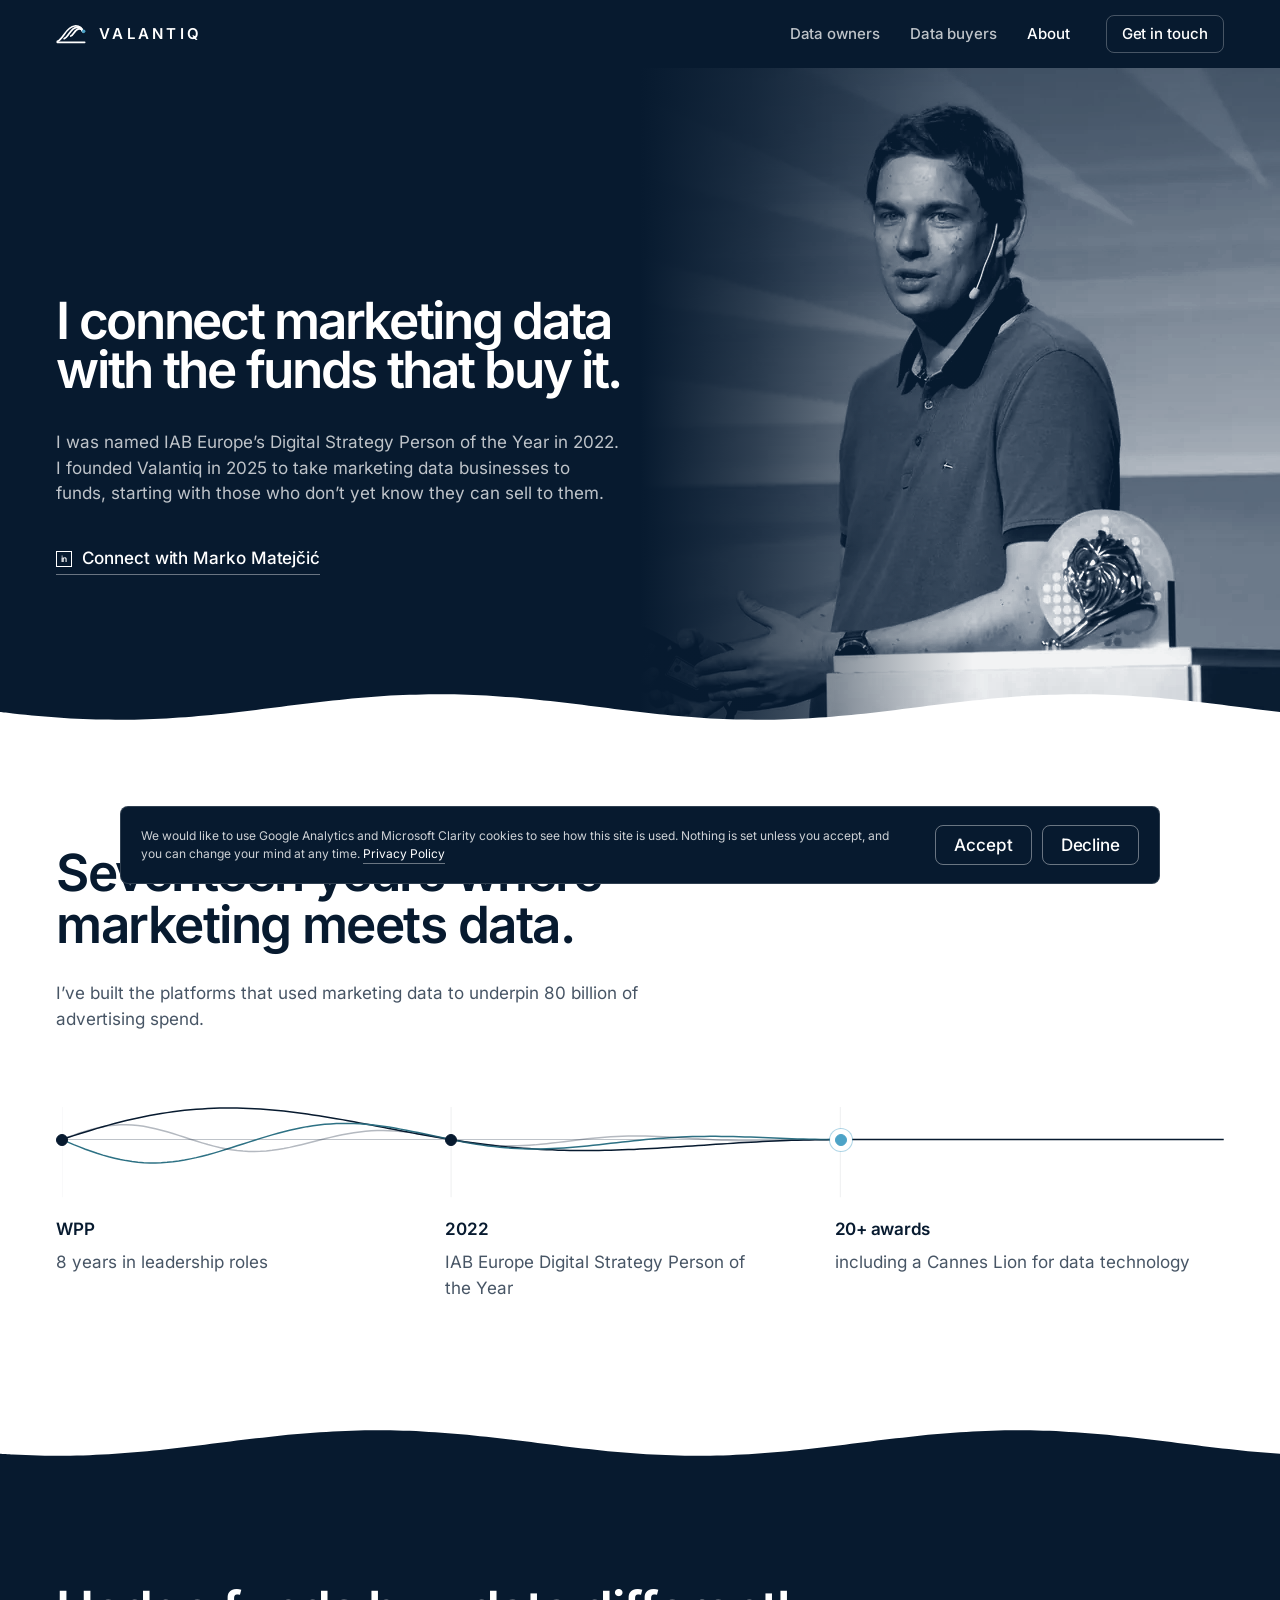
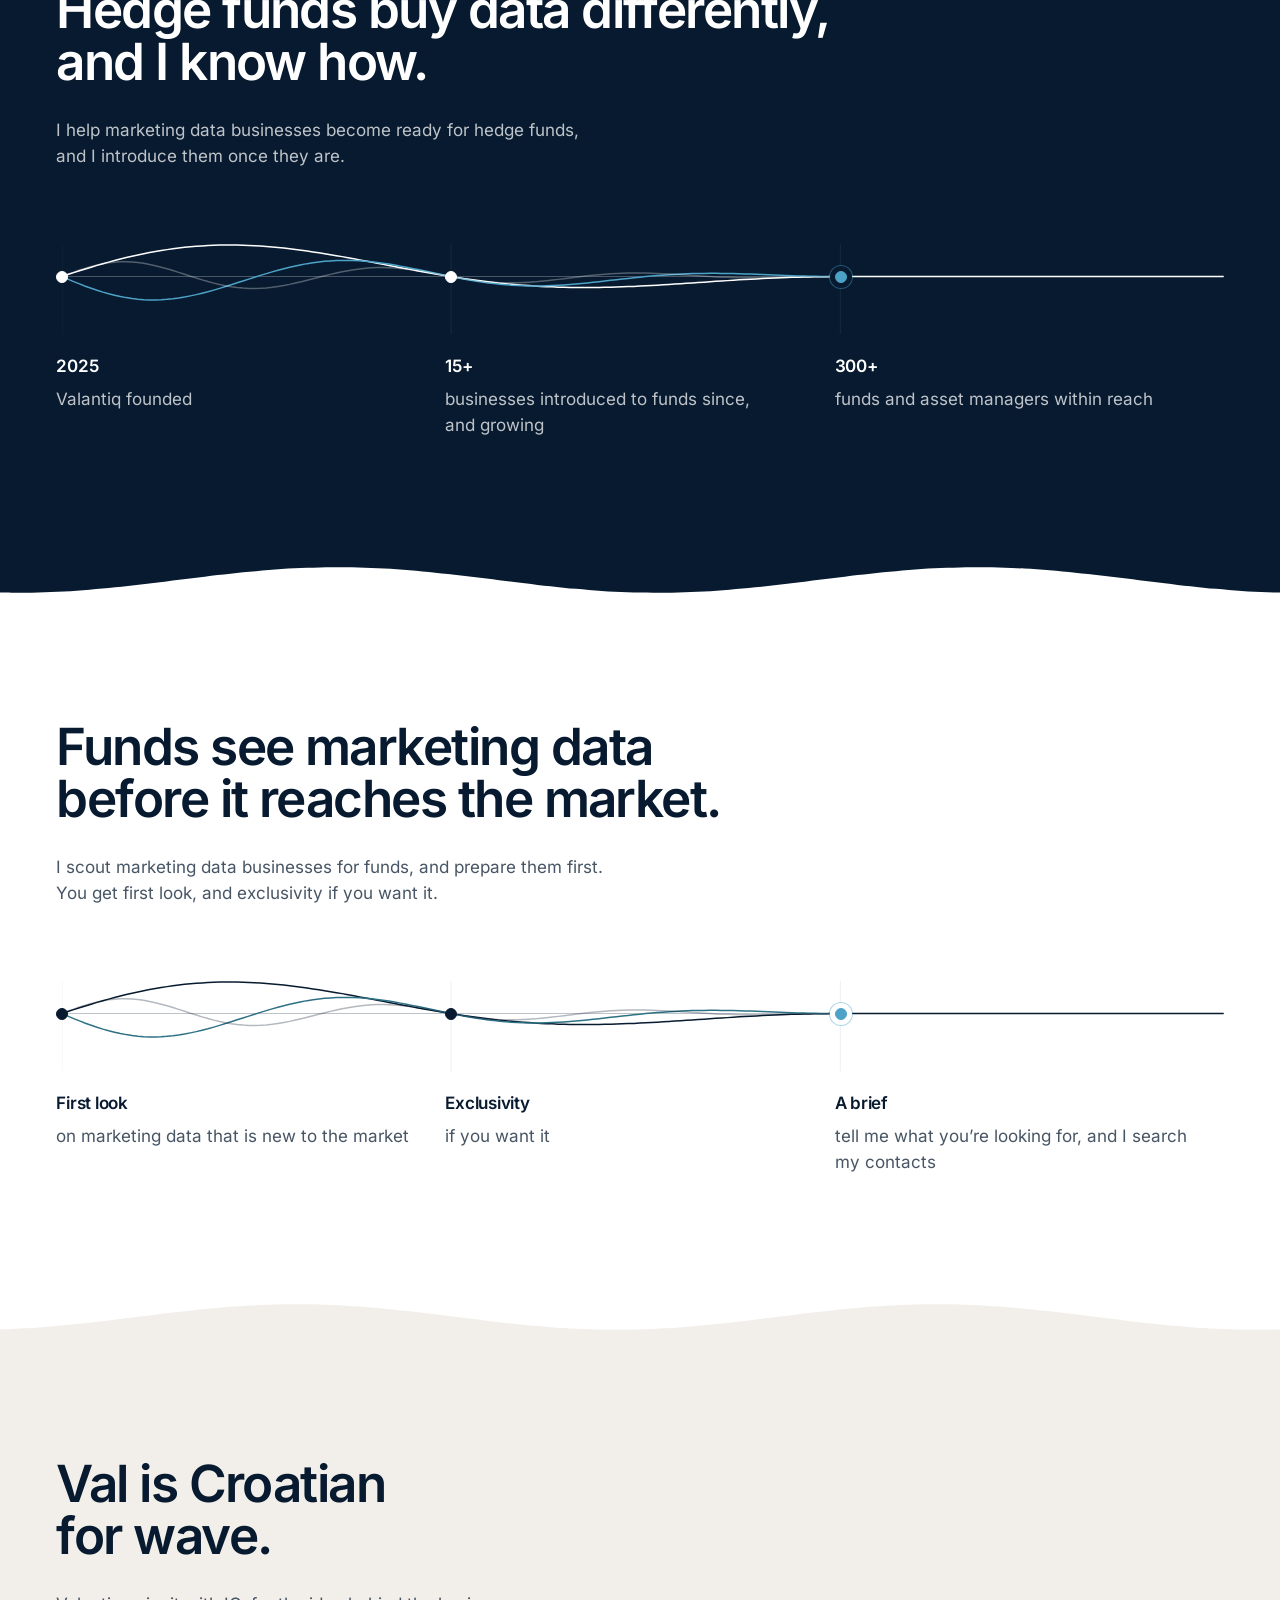
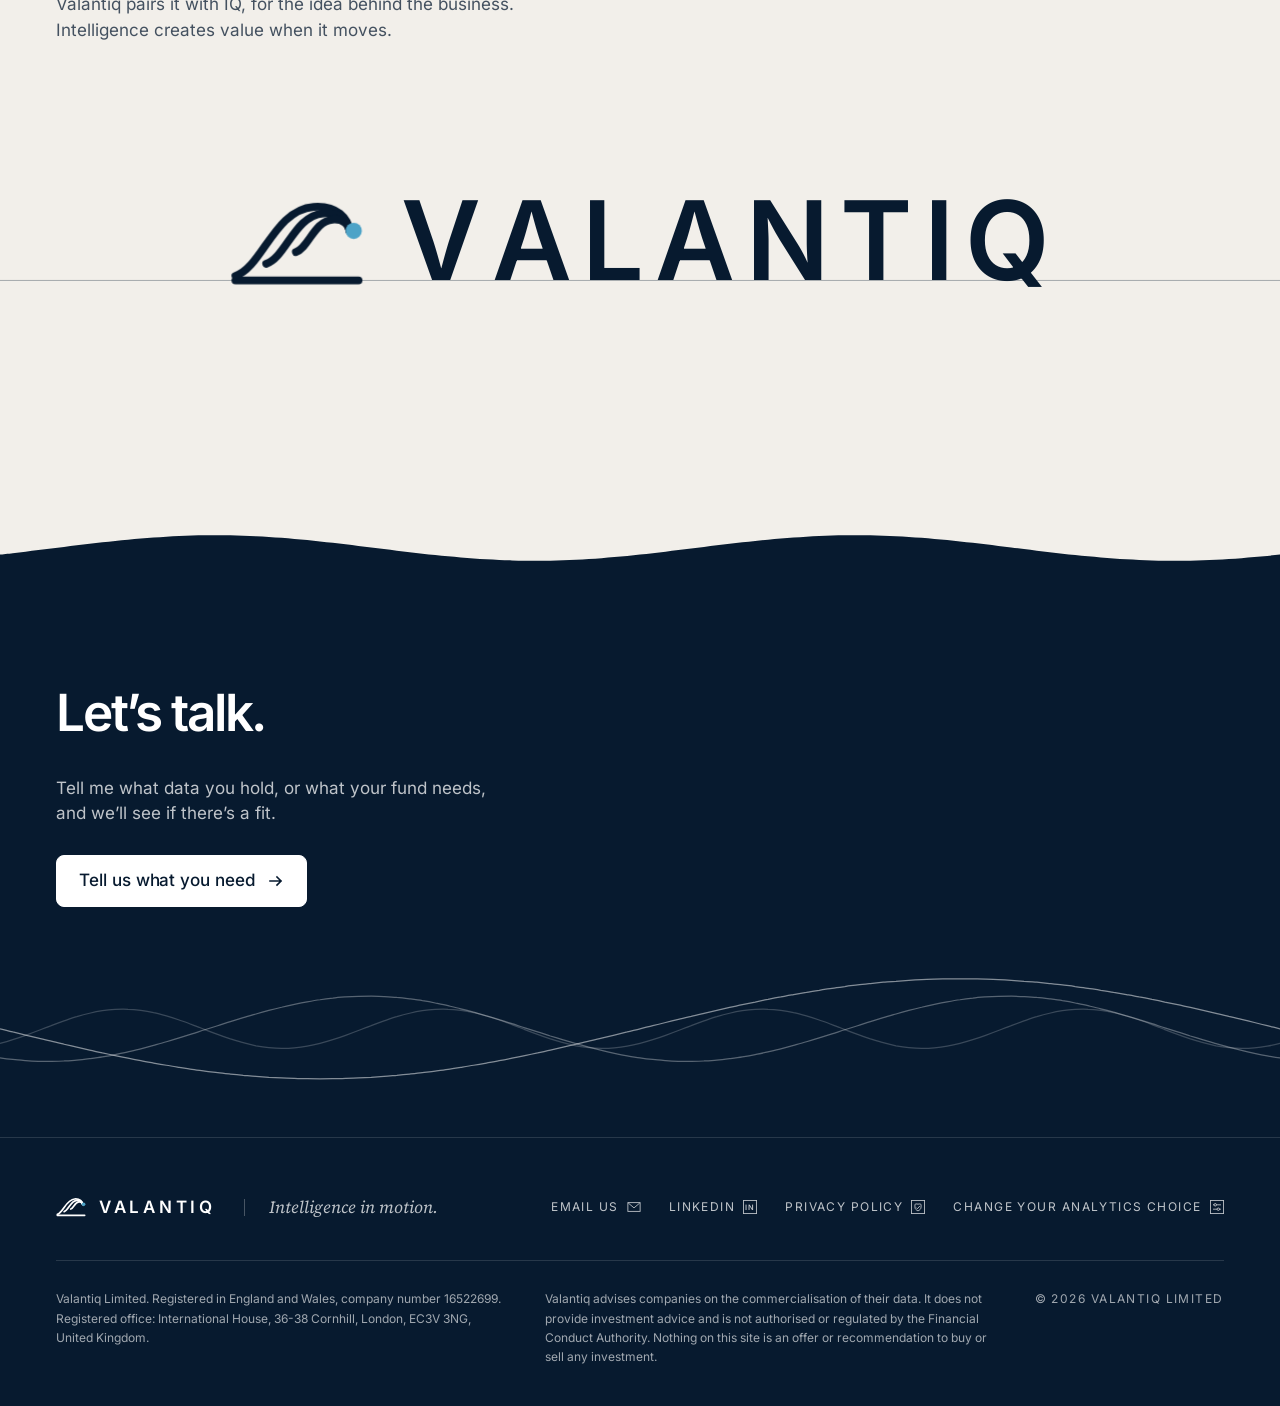
==== commit 1e1ae752: "Version 2.5 of the site" ====
--- a/about/index.html
+++ b/about/index.html
@@ -18,7 +18,7 @@
     <meta property="og:image:height" content="630">
     <meta name="twitter:card" content="summary_large_image">
     <meta property="og:image:alt" content="Valantiq: I connect marketing data with the funds that buy it.">
-    <script type="application/ld+json">{"@context": "https://schema.org", "@graph": [{"@type": "Organization", "@id": "https://valantiq.com/#organization", "name": "Valantiq", "url": "https://valantiq.com/", "legalName": "Valantiq Limited", "logo": "https://valantiq.com/android-chrome-512x512.png", "email": "info@valantiq.com", "description": "Valantiq helps data-rich companies license their data to hedge funds and asset managers, for recurring, high-margin revenue on top of your core business.", "sameAs": ["https://www.linkedin.com/company/valantiq/"], "address": {"@type": "PostalAddress", "streetAddress": "International House, 36-38 Cornhill", "addressLocality": "London", "postalCode": "EC3V 3NG", "addressCountry": "United Kingdom"}, "foundingDate": "2025"}, {"@type": "WebSite", "@id": "https://valantiq.com/#website", "url": "https://valantiq.com/", "name": "Valantiq", "inLanguage": "en-GB", "publisher": {"@id": "https://valantiq.com/#organization"}}, {"@type": "BreadcrumbList", "itemListElement": [{"@type": "ListItem", "position": 1, "name": "Valantiq", "item": "https://valantiq.com/"}, {"@type": "ListItem", "position": 2, "name": "About", "item": "https://valantiq.com/about/"}]}, {"@type": "AboutPage", "@id": "https://valantiq.com/about/#webpage", "url": "https://valantiq.com/about/", "isPartOf": {"@id": "https://valantiq.com/#website"}, "mainEntity": {"@id": "https://valantiq.com/about/#founder"}}, {"@type": "Person", "@id": "https://valantiq.com/about/#founder", "url": "https://valantiq.com/about/", "name": "Marko Matejčić", "sameAs": ["https://www.linkedin.com/in/markomatejcic/"], "worksFor": {"@id": "https://valantiq.com/#organization"}, "image": "https://valantiq.com/assets/marko-matejcic.jpg"}]}</script>
+    <script type="application/ld+json">{"@context": "https://schema.org", "@graph": [{"@type": "Organization", "@id": "https://valantiq.com/#organization", "name": "Valantiq", "url": "https://valantiq.com/", "legalName": "Valantiq Limited", "logo": "https://valantiq.com/android-chrome-512x512.png", "email": "info@valantiq.com", "description": "Valantiq helps data-rich companies license their data to hedge funds and asset managers, for recurring, high-margin revenue on top of your core business.", "sameAs": ["https://www.linkedin.com/company/valantiq/"], "address": {"@type": "PostalAddress", "streetAddress": "International House, 36-38 Cornhill", "addressLocality": "London", "postalCode": "EC3V 3NG", "addressCountry": "GB"}, "foundingDate": "2025"}, {"@type": "WebSite", "@id": "https://valantiq.com/#website", "url": "https://valantiq.com/", "name": "Valantiq", "inLanguage": "en-GB", "publisher": {"@id": "https://valantiq.com/#organization"}}, {"@type": "BreadcrumbList", "itemListElement": [{"@type": "ListItem", "position": 1, "name": "Valantiq", "item": "https://valantiq.com/"}, {"@type": "ListItem", "position": 2, "name": "About", "item": "https://valantiq.com/about/"}]}, {"@type": "AboutPage", "@id": "https://valantiq.com/about/#webpage", "url": "https://valantiq.com/about/", "isPartOf": {"@id": "https://valantiq.com/#website"}, "mainEntity": {"@id": "https://valantiq.com/about/#founder"}}, {"@type": "Person", "@id": "https://valantiq.com/about/#founder", "url": "https://valantiq.com/about/", "name": "Marko Matejčić", "sameAs": ["https://www.linkedin.com/in/markomatejcic/"], "worksFor": {"@id": "https://valantiq.com/#organization"}, "image": "https://valantiq.com/assets/marko-matejcic.jpg"}]}</script>
 
     <!-- Favicons (unchanged from the launch page, served from the site root) -->
     <link rel="icon" type="image/x-icon" href="/favicon.ico">
@@ -33,6 +33,7 @@
     <link rel="stylesheet" href="/assets/styles.css">
     <script src="/assets/site.js" defer></script>
     <script src="/assets/app.js" defer></script>
+    <script src="/assets/track.js" defer></script>
 </head>
 <body>
 
@@ -46,7 +47,7 @@
                     <a href="/for-investment-managers/">Data buyers</a>
                     <a href="/about/" aria-current="page">About</a>
                 </div>
-                <a class="btn btn--small btn--ghost" href="mailto:info@valantiq.com">Tell us what you need</a>
+                <a class="btn btn--small btn--ghost" href="mailto:info@valantiq.com">Get in touch</a>
             </nav>
             <div class="nav-toggle">
                 <button type="button" class="nav-toggle__btn" popovertarget="nav-menu" aria-label="Menu">
@@ -56,7 +57,7 @@
                     <a href="/">Data owners</a>
                     <a href="/for-investment-managers/">Data buyers</a>
                     <a href="/about/" aria-current="page">About</a>
-                    <a class="btn" href="mailto:info@valantiq.com">Tell us what you need<svg class="arrow" viewBox="0 0 16 16" aria-hidden="true" focusable="false"><path d="M2 8h11M9 4l4 4-4 4"/></svg></a>
+                    <a class="btn" href="mailto:info@valantiq.com">Get in touch<svg class="arrow" viewBox="0 0 16 16" aria-hidden="true" focusable="false"><path d="M2 8h11M9 4l4 4-4 4"/></svg></a>
                 </nav>
             </div>
         </div>
@@ -163,5 +164,6 @@
             </div>
         </div>
     </footer>
+<div class="totop"><div class="wrap"><button type="button" class="totop__btn" aria-label="Back to top"><i class="sc__pl" aria-hidden="true"></i></button></div></div>
 </body>
 </html>
--- a/assets/styles.css
+++ b/assets/styles.css
@@ -1 +1 @@
-@font-face{font-family: 'Inter';font-style: normal;font-display: swap;font-weight: 100 900;src: url('/assets/fonts/inter-latin-ext-wght-normal.woff2') format('woff2');unicode-range: U+0100-02BA,U+02BD-02C5,U+02C7-02CC,U+02CE-02D7,U+02DD-02FF,U+0304,U+0308,U+0329,U+1D00-1DBF,U+1E00-1E9F,U+1EF2-1EFF,U+2020,U+20A0-20AB,U+20AD-20C0,U+2113,U+2C60-2C7F,U+A720-A7FF;}@font-face{font-family: 'Inter';font-style: normal;font-display: swap;font-weight: 100 900;src: url('/assets/fonts/inter-latin-wght-normal.woff2') format('woff2');unicode-range: U+0000-00FF,U+0131,U+0152-0153,U+02BB-02BC,U+02C6,U+02DA,U+02DC,U+0304,U+0308,U+0329,U+2000-206F,U+20AC,U+2122,U+2191,U+2193,U+2212,U+2215,U+FEFF,U+FFFD;}@font-face{font-family: 'Source Serif 4';font-style: italic;font-display: swap;font-weight: 200 900;src: url('/assets/fonts/source-serif-4-latin-ext-wght-italic.woff2') format('woff2');unicode-range: U+0100-02BA,U+02BD-02C5,U+02C7-02CC,U+02CE-02D7,U+02DD-02FF,U+0304,U+0308,U+0329,U+1D00-1DBF,U+1E00-1E9F,U+1EF2-1EFF,U+2020,U+20A0-20AB,U+20AD-20C0,U+2113,U+2C60-2C7F,U+A720-A7FF;}@font-face{font-family: 'Source Serif 4';font-style: italic;font-display: swap;font-weight: 200 900;src: url('/assets/fonts/source-serif-4-latin-wght-italic.woff2') format('woff2');unicode-range: U+0000-00FF,U+0131,U+0152-0153,U+02BB-02BC,U+02C6,U+02DA,U+02DC,U+0304,U+0308,U+0329,U+2000-206F,U+20AC,U+2122,U+2191,U+2193,U+2212,U+2215,U+FEFF,U+FFFD;}:root{--hero-gap: clamp(22px,min(3.4vw,4svh),40px); --paper: #ffffff;--paper-2: #f2efea;--stone: #d8d2c7;--ink: #071a2f;--ink-2: #0e2540;--adriatic: #2d7184;--signal: #4da3c7;--sans: 'Inter',ui-sans-serif,system-ui,-apple-system,'Segoe UI',sans-serif;--serif: 'Source Serif 4',Georgia,'Times New Roman',serif;--mono: var(--sans);--max: 1320px;--pad: clamp(20px,4.4vw,64px);--gap: clamp(24px,3vw,48px);--h2: clamp(2rem,4vw,3.625rem);  --t-body: 1.0625rem; --t-label: .75rem; --t-figure: var(--h2); --t-title: var(--t-body); --t-lead: var(--t-body); --t-ui: var(--t-body); --t-fine: var(--t-label); --wave-h: clamp(32px,4.4vw,56px); --display: clamp(2.5rem,min(5vw,9vh),4.75rem);--hero-pad: clamp(20px,min(3.4vw,4vh),52px);--lead-max: calc(var(--display) * 9.43);--head: 68px;--space: clamp(96px,11vw,176px);--ease: cubic-bezier(.23,1,.32,1); --ease-in-out: cubic-bezier(.77,0,.175,1); --dur-press: .16s; --dur-ui: .2s; --dur-panel: .3s;  --bg: var(--paper);--fg: var(--ink);--fg-2: rgb(7 26 47 / .74);--fg-3: rgb(7 26 47 / .66);--fg-dim: rgb(7 26 47 / .62); --hair: rgb(7 26 47 / .13);--hair-2: rgb(7 26 47 / .26);--grid: rgb(7 26 47 / .07); --accent: var(--adriatic);}.night{--bg: var(--ink);--fg: var(--paper);--fg-2: rgb(255 255 255 / .74);--fg-3: rgb(255 255 255 / .62);--fg-dim: rgb(255 255 255 / .55); --hair: rgb(255 255 255 / .13);--hair-2: rgb(255 255 255 / .26);--grid: rgb(255 255 255 / .07);--accent: var(--signal);background-color: var(--bg);color: var(--fg);} .paper,.stone{--bg: var(--paper);--fg: var(--ink);--fg-2: rgb(7 26 47 / .74);--fg-3: rgb(7 26 47 / .66);--fg-dim: rgb(7 26 47 / .62);--hair: rgb(7 26 47 / .13);--hair-2: rgb(7 26 47 / .26);--grid: rgb(7 26 47 / .07);--accent: var(--adriatic);background-color: var(--bg);color: var(--fg);}.stone{--bg: var(--paper-2);} .texture{background-image: linear-gradient(rgb(255 255 255 / .04) 1px,transparent 1px),linear-gradient(90deg,rgb(255 255 255 / .04) 1px,transparent 1px);background-size: 56px 56px;background-position: center top;} *,*::before,*::after{box-sizing: border-box;}html{-webkit-text-size-adjust: 100%;scroll-behavior: smooth;scroll-padding-top: calc(var(--head) + 16px);} html{-webkit-tap-highlight-color: transparent;}html:has(:focus-visible){scroll-behavior: auto;} a,button,summary,label{touch-action: manipulation;}button,summary,.btn,.dp__b{-webkit-user-select: none;user-select: none;-webkit-touch-callout: none;}:is(a,button,summary,.dp__b):not(.btn):active{opacity: .7;}body{margin: 0;background: var(--paper);color: var(--ink);font-family: var(--sans);font-size: var(--t-body);line-height: 1.55;-webkit-font-smoothing: antialiased;-moz-osx-font-smoothing: grayscale;text-rendering: optimizeLegibility;}h1,h2,h3,h4{margin: 0;color: var(--fg);font-weight: 600;line-height: 1.02;letter-spacing: -0.03em;text-wrap: balance;}h2{font-size: var(--h2);line-height: 1.02;}h3,h4,.t-title{font-size: var(--t-title);font-weight: 600;line-height: 1.25;letter-spacing: -0.015em;}p,ul,ol,dl,dd,figure,blockquote{margin: 0;padding: 0;}ul,ol{list-style: none;}a{color: inherit;}button{font: inherit;color: inherit;}img,svg{display: block;}::selection{background: var(--ink);color: var(--paper);}.night ::selection{background: var(--paper);color: var(--ink);}:focus-visible{outline: 2px solid currentColor;outline-offset: 3px;}.display{font-size: var(--h2); font-weight: 600;line-height: .96;letter-spacing: -0.045em;}.lead{font-size: var(--t-lead);line-height: 1.5;color: var(--fg-2);text-wrap: pretty;max-width: var(--lead-max);} .is-stacked .sen{display: block;text-wrap: balance;} .is-split .cl{display: block;text-wrap: balance;}.market__body,.checks__close,.inv__close{max-width: var(--lead-max);} main .wrap{container-type: inline-size;}.hl{font-size: clamp(22px,var(--col,100cqi) / var(--w),var(--hl-max,var(--h2)));}.hl>span{display: block;} @media (max-width: 600px){.hl:not(.close .hl):not(.about-hero .hl){font-size: var(--h2);}.hl:not(.close .hl):not(.about-hero .hl)>span{display: inline;}} .divider{position: relative;z-index: 1;height: var(--wave-h);margin-top: calc(-1 * var(--wave-h));overflow-x: clip;pointer-events: none;}.divider svg{display: block;width: 200%;height: calc(100% + 2px);}.divider--paper path{fill: var(--paper);}.divider--ink path{fill: var(--ink);}.divider--stone path{fill: var(--paper-2);}p{text-wrap: pretty;} .mono{font-family: var(--mono);font-size: var(--t-label);font-weight: 600;letter-spacing: .12em;line-height: 1.45;text-transform: uppercase;color: var(--fg-3);}.wrap{max-width: var(--max);margin-inline: auto;padding-inline: var(--pad);}.section{padding-block: var(--space);}.section + .section{padding-top: clamp(16px,2vw,32px);} :is(.section,.hero:has(.proof)):has(+ .divider){padding-bottom: calc(var(--seam-after,var(--space)) + var(--wave-h) / 2);}.divider + :is(.section,.site-footer){padding-top: calc(var(--seam-before,var(--space)) - var(--wave-h) / 2);}.hero:has(.proof):has(+ .divider){padding-bottom: calc(var(--space) + var(--wave-h) / 2 - 10px);} @media (max-width: 600px){.hero:has(.proof):has(+ .divider){padding-bottom: calc(var(--space) + var(--wave-h) / 2 - 22px);}}.visually-hidden{position: absolute !important;width: 1px;height: 1px;margin: -1px;padding: 0;overflow: hidden;clip: rect(0 0 0 0);white-space: nowrap;border: 0;}.skip{position: absolute;left: 12px;top: -60px;z-index: 100;padding: 10px 14px;background: var(--ink);color: var(--paper);font-size: var(--t-fine);text-decoration: none;}.skip:focus{top: 12px;} .mark{height: 18px;width: auto;aspect-ratio: 46 / 30;flex: none;overflow: visible;}.mark path{fill: none;stroke: currentColor;stroke-width: var(--mark-sw,2.6);stroke-linecap: round;}.mark__node{fill: var(--mark-node,currentColor);}.logo .mark{--mark-node: var(--signal);}.arrow{width: 16px;height: 16px;flex: none;fill: none;stroke: currentColor;stroke-width: 1.6;stroke-linecap: square;transition: transform .25s var(--ease);}  .btn{display: inline-flex;align-items: center;justify-content: center;gap: 12px;height: 52px;padding: 0 22px;background: var(--fg);color: var(--bg);border: 1px solid var(--fg);border-radius: 8px; font-family: var(--sans);font-size: var(--t-ui);font-weight: 500;letter-spacing: -0.005em;text-decoration: none;white-space: nowrap;cursor: pointer;transition: background-color var(--dur-ui),color var(--dur-ui),border-color var(--dur-ui),transform var(--dur-press) ease-out;}.btn:active{transform: scale(.97);}.btn--small{height: 38px;padding: 0 15px;}.btn--ghost{background: transparent;color: var(--fg);border-color: var(--hair-2);}@media (hover: hover){.btn:hover{background: transparent;color: var(--fg);}.btn:hover .arrow{transform: translateX(3px);}.btn--ghost:hover{background: var(--fg);color: var(--bg);border-color: var(--fg);}}.link{color: var(--fg);text-decoration: none;background: linear-gradient(color-mix(in srgb,currentColor 40%,transparent),color-mix(in srgb,currentColor 40%,transparent)) 0 100% / 100% 1px no-repeat;padding-bottom: 3px;transition: background-size .25s var(--ease),color var(--dur-ui);}@media (hover: hover){.link:hover{color: var(--accent);background-size: 0 1px;background-position: 100% 100%;}}.link--button{border: 0;padding: 0 0 2px;background-color: transparent;cursor: pointer;font-size: inherit;} .site-header{position: sticky;top: 0;z-index: 50;height: var(--head);background: rgb(255 255 255 / .86);-webkit-backdrop-filter: saturate(1.2) blur(14px);backdrop-filter: saturate(1.2) blur(14px);border-bottom: 1px solid transparent;transition: background-color var(--dur-ui),color var(--dur-ui),border-color var(--dur-ui),transform var(--dur-ui) var(--ease);} .site-header.is-hidden{transform: translateY(-100%);} .site-header.night{background: var(--ink);} .site-header:not(.night){--bg: var(--paper);--fg: var(--ink);--fg-2: rgb(7 26 47 / .74);--fg-3: rgb(7 26 47 / .66);--hair: rgb(7 26 47 / .13);--hair-2: rgb(7 26 47 / .26);--accent: var(--adriatic);color: var(--fg);}.site-header.is-scrolled{border-bottom-color: var(--hair);}@media (prefers-reduced-transparency: reduce){.site-header{background: var(--paper);-webkit-backdrop-filter: none;backdrop-filter: none;}} @media (prefers-contrast: more){.site-header{background: var(--paper);-webkit-backdrop-filter: none;backdrop-filter: none;border-bottom-color: var(--hair-2);}}.site-header__inner{height: 100%;display: flex;align-items: center;justify-content: space-between;gap: 32px;}.logo{display: inline-flex;align-items: center;gap: 12px;color: var(--fg);text-decoration: none;font-size: var(--t-ui);font-weight: 600;letter-spacing: .22em;text-transform: uppercase;}.logo .mark{height: 20px;}.nav{display: flex;align-items: center;gap: 36px;}.nav__links{display: flex;gap: 30px;}.nav__links a,.nav-toggle__panel a:not(.btn){color: var(--fg-2);text-decoration: none;font-size: var(--t-ui);font-weight: 500;letter-spacing: -0.005em;transition: color var(--dur-ui);}.nav__links a[aria-current]{color: var(--fg);}@media (hover: hover){.nav__links a:hover{color: var(--fg);}}.nav-toggle{display: none;} @media (min-width: 901px){.site-header{--t-ui: .9375rem;}}@media (max-width: 900px){.nav{display: none;}.nav-toggle{display: block;}.nav-toggle__btn{width: 44px;height: 44px;margin-right: -10px;padding: 0;border: 0;background: none;cursor: pointer;display: grid;place-items: center;}.nav-toggle__icon,.nav-toggle__icon::before{display: block;width: 20px;height: 1.5px;background: currentColor;position: relative;transition: transform .25s var(--ease);}.nav-toggle__icon::before{content: "";position: absolute;top: 6px;left: 0;}.nav-toggle__icon{transform: translateY(-3px);}.nav-toggle:has(:popover-open) .nav-toggle__icon{transform: rotate(45deg);}.nav-toggle:has(:popover-open) .nav-toggle__icon::before{transform: translateY(-6px) rotate(-90deg);}.nav-toggle__panel{position: fixed;inset: var(--head) 0 auto 0;margin: 0;width: 100%;border: 0;border-bottom: 1px solid var(--hair);padding: 12px var(--pad) 28px;flex-direction: column;opacity: 0;transform: translateY(-8px); transition: opacity 150ms ease-out,transform 150ms ease-out,display 150ms allow-discrete,overlay 150ms allow-discrete;}.nav-toggle__panel:popover-open{display: flex;opacity: 1;transform: none;transition: opacity 200ms var(--ease),transform 200ms var(--ease),display 200ms allow-discrete,overlay 200ms allow-discrete;}@starting-style{.nav-toggle__panel:popover-open{opacity: 0;transform: translateY(-8px);}}.nav-toggle__panel a:not(.btn){padding: 16px 0;border-bottom: 1px solid var(--hair);font-size: var(--t-title);color: var(--fg);} .nav-toggle__panel::backdrop{clip-path: inset(var(--head) 0 0 0);background: color-mix(in srgb,var(--bg,#071a2f) 72%,transparent);-webkit-backdrop-filter: blur(10px);backdrop-filter: blur(10px);opacity: 0;transition: opacity 150ms ease-out,display 150ms allow-discrete,overlay 150ms allow-discrete;}.nav-toggle__panel:popover-open::backdrop{opacity: 1;transition-duration: 200ms;}@starting-style{.nav-toggle__panel:popover-open::backdrop{opacity: 0;}}.nav-toggle__panel .btn{margin-top: 24px;}} .hero{padding-top: var(--hero-pad);padding-bottom: clamp(8px,2vw,32px);} .hero__stage>.wrap{width: 100%;}.hero__stage{display: flex;flex-direction: column;min-height: calc(100vh - var(--head) - var(--hero-pad));min-height: calc(100svh - var(--head) - var(--hero-pad));} .hero:has(+ .divider){padding-bottom: calc(var(--wave-h) + clamp(40px,5vw,80px));} .hero__title{max-width: 15em;}.hero{--lead-max: calc(var(--display) * 14.1);} .fits-section .lead{max-width: calc(var(--display) * 12);}.about-investors .lead,.about-owners .lead,.about-funds .lead{max-width: calc(var(--display) * 11);}  .hero__row{display: grid;gap: calc(var(--hero-gap) + .15em);justify-items: start;margin-top: var(--hero-gap);}.hero__actions{display: flex;align-items: center;gap: 28px;}.hero__actions .link{font-size: var(--t-ui);font-weight: 500;letter-spacing: -0.005em;white-space: nowrap;}.proof{ display: grid;grid-template-columns: repeat(3,auto);justify-content: space-between;gap: var(--gap);margin-top: clamp(40px,5vw,72px);}.proof li{display: grid;gap: 10px;padding-top: 18px;border-top: 1px solid var(--hair-2);align-content: start;}.proof__fig{font-size: var(--t-figure);font-weight: 600;letter-spacing: -0.03em;line-height: 1;font-variant-numeric: tabular-nums;}.proof__label{color: var(--fg-2);font-size: var(--t-body);line-height: 1.5;max-width: 22em;text-wrap: balance;}.hero .proof li{padding-top: 0;border-top: 0;}  .hero__stage:has(.flow--lead){--fh: clamp(150px,25svh,230px);--fa: clamp(22px,5svh,44px);--fb: clamp(18px,4.5svh,38px);justify-content: center;min-height: calc(100vh - var(--head) - var(--hero-pad) - var(--foot));min-height: calc(100svh - var(--head) - var(--hero-pad) - var(--foot));--foot: calc(var(--wave-h) + 24px);}.hero:has(.proof) .hero__stage:has(.flow--lead){--foot: calc(clamp(20px,3svh,32px) + clamp(44px,7svh,64px));} .hero:has(.flow--lead) .proof{margin-top: clamp(20px,3svh,32px);}.hero__stage .flow--lead{order: -1;flex: 0 0 auto;height: var(--fh);min-height: 0;max-height: none;margin: calc(-1 * var(--fa)) 0 calc(-1 * var(--fb));} .hero__stage:has(.flow--lead)::after{content: "";flex: 0 0 auto;height: calc((var(--fh) - var(--fa) - var(--fb)) * 1.15);} @media (max-width: 900px){.hero:has(.flow--lead) .hero__actions{display: grid;gap: 16px;justify-items: center;width: min(100%,var(--title-row,17rem));} .hero:has(.flow--lead) .hero__actions .btn{width: 100%;}}@media (max-width: 900px){.hero__stage:has(.flow--lead){--fh: clamp(120px,20svh,190px);--fa: clamp(14px,3.2svh,30px);--fb: clamp(12px,3svh,26px);}}  @media (max-width: 900px){.hero__stage:has(.flow--lead){display: grid;grid-template-rows: minmax(0,1fr) auto auto minmax(0,1fr);justify-content: normal;padding-inline: var(--pad);container-type: inline-size;}.hero__stage:has(.flow--lead)::after{display: none;}.hero__stage:has(.flow--lead)>.wrap,.hero__stage:has(.flow--lead) .hero__row{display: contents;container-type: normal;}.hero:has(.flow--lead){--vgap: clamp(28px,6svh,56px);--wgap: clamp(24px,4.5svh,40px);--wv: .28;} .hero:has(.proof) .hero__stage:has(.flow--lead){--foot: calc(var(--vgap) - 4px + clamp(44px,7svh,64px));} .hero:has(.flow--lead){--lift: 28px;} .hero__stage:has(.flow--lead){margin-top: calc(-1 * var(--lift));}.hero:has(.flow--lead) .proof{margin-top: calc(var(--vgap) - 4px + var(--lift));} .hero__stage:has(.flow--lead) .flow--lead{grid-row: 1;align-self: end;margin-inline: calc(-1 * var(--pad));margin-bottom: calc(var(--wgap) - var(--wv) * var(--fh));}.hero__stage:has(.flow--lead) .hero__title{grid-row: 2;justify-self: start;}.hero__stage:has(.flow--lead) .lead{grid-row: 3;justify-self: start;margin-top: var(--hero-gap);}.hero__stage:has(.flow--lead) .hero__actions{grid-row: 4;justify-self: start;align-self: end;margin-top: var(--hero-gap);}} .hero:has(.flow--lead):not(:has(.proof)):has(+ .divider){padding-bottom: calc(var(--wave-h) + 24px);} @media (min-width: 901px){.hero__stage:has(.flow--lead){justify-content: space-evenly;}.hero__stage:has(.flow--lead)::after{display: none;}.hero:has(.flow--lead) .hero__row{gap: calc(var(--hero-gap) * 1.7);}.proof{max-width: 880px;}.proof__fig{font-size: 2.5rem;} .proof__label{max-width: 15em;}}.flow{position: relative;flex: 1 0 auto;height: auto;min-height: clamp(160px,min(20vw,30vh),240px);max-height: 420px;margin-top: clamp(16px,min(3vw,3.2vh),44px);}.flow__svg{position: absolute;inset: 0;width: 100%;height: 100%;overflow: visible;}.flow__wave:nth-of-type(2){stroke: var(--accent);}.flow__horizon{stroke: var(--hair-2);stroke-width: 1;vector-effect: non-scaling-stroke;}.flow__wave{fill: none;stroke: var(--fg);stroke-width: 1.5;vector-effect: non-scaling-stroke;stroke-linejoin: round;}.flow__out{fill: none;stroke: var(--fg);stroke-width: 2.5;vector-effect: non-scaling-stroke;stroke-linecap: round;}.flow__node{position: absolute;width: 14px;height: 14px;margin: -7px 0 0 -7px;border-radius: 50%;background: var(--signal);box-shadow: 0 0 0 5px var(--bg);}.flow__node::before,.flow__node::after{content: "";position: absolute;inset: 0;border-radius: 50%;border: 1px solid var(--signal);opacity: 0;} .market__inner{display: grid;gap: clamp(20px,2.4vw,32px);} .market__frame.is-pinned{position: sticky;}@media (min-width: 901px) and (max-height: 720px){.market__frame{gap: 24px;}} .market__body{display: grid;gap: 20px;color: var(--fg-2);} .market__body,.market__body .lead{max-width: none;} @property --p{syntax: '<number>';inherits: true;initial-value: 1;}.chain{--band: clamp(96px,9vw,128px);--p: 1;position: relative;margin-top: clamp(8px,1.5vw,24px);}.chain__draw,.chain__scan{transition: --p .3s linear;} .chain__fig{position: absolute;pointer-events: none;} .chain__fig--h{left: 6px;top: 0;width: calc(100% - 6px);height: var(--band);} .chain__fig--v{display: none;}.chain__fig svg,.chain__draw{position: absolute;inset: 0;width: 100%;height: 100%;overflow: visible;}.chain__draw{clip-path: inset(-12px calc((1 - var(--p)) * 100%) -12px 0);}.chain__grid line{stroke: var(--grid);stroke-width: 1;vector-effect: non-scaling-stroke;}.list__grid line{stroke: var(--grid);stroke-width: 1;vector-effect: non-scaling-stroke;} .chain__horizon{stroke: var(--hair-2);stroke-width: 1;vector-effect: non-scaling-stroke;}.chain__wave{fill: none;stroke: var(--fg);stroke-width: 1.5;vector-effect: non-scaling-stroke;}.chain__wave--1{stroke: var(--accent);}.chain__wave--2{stroke-opacity: .3;}.chain__out{fill: none;stroke: var(--fg);stroke-width: 1.5;vector-effect: non-scaling-stroke;} .chain__scan{position: absolute;top: 21.7%;bottom: 0;left: 0;width: 100%;transform: translateX(calc((var(--p) - 1) * 100%));opacity: calc((1 - var(--p)) * 12);}.chain__scan::before{content: "";position: absolute;top: 0;bottom: 0;right: -1px;width: 1px;background: var(--accent);} .chain__steps{position: relative;display: grid;grid-template-columns: repeat(var(--n,4),minmax(0,1fr));padding-top: calc(var(--band) + 22px);}.chain__step{display: grid;gap: 8px;align-content: start;padding-right: 24px;}.chain__node{position: absolute;top: calc(var(--band) / 2);left: calc(6px + 100% / var(--n,4) * var(--k));width: 12px;height: 12px;margin: -6px 0 0 -6px;border-radius: 50%;background: var(--bg);border: 1.5px solid var(--hair-2);transition: background-color var(--dur-panel),border-color var(--dur-panel),box-shadow var(--dur-panel);}.chain__node::before,.chain__node::after{content: "";position: absolute;inset: -1.5px;border-radius: 50%;border: 1px solid var(--signal);opacity: 0;}.nowrap{white-space: nowrap;}.chain__val{font-size: var(--t-title);font-weight: 600;letter-spacing: -0.015em;line-height: 1.25;color: var(--fg);text-wrap: balance;}.chain__step.is-lit .chain__node,.chain:not(.is-live) .chain__node{background: var(--fg);border-color: var(--fg);} .chain__text{font-size: var(--t-body);line-height: 1.55;color: var(--fg-2);} .chain__text strong{display: block;margin-bottom: 4px;color: var(--fg);font-weight: 600;} .fits-section .chain__val{font-size: var(--t-body);font-weight: 600;letter-spacing: -0.01em;line-height: 1.3;}.fits-section .chain__text{max-width: 21em;}.fits-section .chain__text .u{display: block;text-wrap: balance;} .chain__step>.mono,.chain__val,.chain__text{transition: opacity .4s var(--ease),transform .4s var(--ease);}.chain__val{transition-delay: .04s;}.chain__text{transition-delay: .08s;}.chain.is-live .chain__step:not(.is-lit)>.mono,.chain.is-live .chain__step:not(.is-lit) .chain__val,.chain.is-live .chain__step:not(.is-lit) .chain__text{opacity: 0;transform: translateY(10px);} .chain__tag{position: absolute;top: 0;left: calc(100% / var(--n,4) * var(--k));max-width: calc(100% / var(--n,4) - 8px);white-space: nowrap;font-size: var(--t-label);font-weight: 600;letter-spacing: .12em;line-height: 1.4;text-transform: uppercase;color: var(--accent);opacity: 0;transform: translateY(4px);transition: opacity .5s var(--ease),transform .5s var(--ease);}.chain__ticker{padding: 0 5px;border: 1px solid currentColor;}.chain__step.is-lit .chain__tag,.chain:not(.is-live) .chain__tag{opacity: 1;transform: none;} .market .chain.is-live .chain__step:first-child.is-lit>.mono,.market .chain.is-live .chain__step:first-child.is-lit .chain__val{transition-delay: 1s;} .chain__step:last-child.is-lit .chain__node,.chain:not(.is-live) .chain__step:last-child .chain__node{background: var(--signal);border-color: var(--signal);box-shadow: 0 0 0 5px var(--bg),0 0 0 6px rgb(77 163 199 / .45);}  .dp__pick{position: relative;display: block;padding: 72px 0;}.dp__pick .pick__track{height: 44px;} .dp__in{position: absolute;left: calc((var(--k) + .5) / var(--n) * 100%);top: 50%;width: 1px;height: 1px;opacity: 0;}.dp__b{position: absolute;left: calc((var(--k) + .5) / var(--n) * 100%);width: calc(200% / var(--n) - 16px);transform: translateX(-50%);display: flex;justify-content: center;text-align: center;font-size: var(--t-body);font-weight: 500;line-height: 1.3;cursor: pointer;text-wrap: balance;transition: color var(--dur-ui) ease-out;}.dp__b--up{top: 0;height: 64px;align-items: flex-end;}.dp__b--down{bottom: 0;height: 64px;align-items: flex-start;} .dp__b::after{content: "";position: absolute;left: 0;right: 0;height: 30px;}.dp__b--up::after{top: 100%;}.dp__b--down::after{bottom: 100%;}.dp__in:focus-visible + .dp__b{outline: 2px solid var(--accent);outline-offset: 4px;} .dp__pick .pick__node{width: 20px;height: 20px;margin: -10px 0 0 -10px;color: var(--fg-3);border-color: var(--hair-2);background: linear-gradient(currentColor,currentColor) center / 8px 1.5px no-repeat,linear-gradient(currentColor,currentColor) center / 1.5px 8px no-repeat,var(--bg);transition: border-color var(--dur-panel),color var(--dur-panel);}.dp__pick .pick__node::after{inset: 2px;}.dp__pick:has(.dp__in:nth-of-type(1):focus-visible) .pick__node:nth-of-type(1){border-color: var(--signal);color: var(--signal);}.dp__pick:has(.dp__in:nth-of-type(2):focus-visible) .pick__node:nth-of-type(2){border-color: var(--signal);color: var(--signal);}.dp__pick:has(.dp__in:nth-of-type(3):focus-visible) .pick__node:nth-of-type(3){border-color: var(--signal);color: var(--signal);}.dp__pick:has(.dp__in:nth-of-type(4):focus-visible) .pick__node:nth-of-type(4){border-color: var(--signal);color: var(--signal);}.dp__pick:has(.dp__in:nth-of-type(5):focus-visible) .pick__node:nth-of-type(5){border-color: var(--signal);color: var(--signal);}.dp__pick:has(.dp__in:nth-of-type(6):focus-visible) .pick__node:nth-of-type(6){border-color: var(--signal);color: var(--signal);}.dp__pick:has(.dp__in:nth-of-type(7):focus-visible) .pick__node:nth-of-type(7){border-color: var(--signal);color: var(--signal);}.dp__pick:has(.dp__in:nth-of-type(8):focus-visible) .pick__node:nth-of-type(8){border-color: var(--signal);color: var(--signal);}.dp__pick:has(.dp__in:nth-of-type(9):focus-visible) .pick__node:nth-of-type(9){border-color: var(--signal);color: var(--signal);}.dp__pick:has(.dp__in:nth-of-type(10):focus-visible) .pick__node:nth-of-type(10){border-color: var(--signal);color: var(--signal);}@media (hover: hover){.dp__pick:has(.dp__b:nth-of-type(1):hover) .pick__node:nth-of-type(1){border-color: var(--signal);color: var(--signal);}.dp__pick:has(.dp__b:nth-of-type(2):hover) .pick__node:nth-of-type(2){border-color: var(--signal);color: var(--signal);}.dp__pick:has(.dp__b:nth-of-type(3):hover) .pick__node:nth-of-type(3){border-color: var(--signal);color: var(--signal);}.dp__pick:has(.dp__b:nth-of-type(4):hover) .pick__node:nth-of-type(4){border-color: var(--signal);color: var(--signal);}.dp__pick:has(.dp__b:nth-of-type(5):hover) .pick__node:nth-of-type(5){border-color: var(--signal);color: var(--signal);}.dp__pick:has(.dp__b:nth-of-type(6):hover) .pick__node:nth-of-type(6){border-color: var(--signal);color: var(--signal);}.dp__pick:has(.dp__b:nth-of-type(7):hover) .pick__node:nth-of-type(7){border-color: var(--signal);color: var(--signal);}.dp__pick:has(.dp__b:nth-of-type(8):hover) .pick__node:nth-of-type(8){border-color: var(--signal);color: var(--signal);}.dp__pick:has(.dp__b:nth-of-type(9):hover) .pick__node:nth-of-type(9){border-color: var(--signal);color: var(--signal);}.dp__pick:has(.dp__b:nth-of-type(10):hover) .pick__node:nth-of-type(10){border-color: var(--signal);color: var(--signal);}} @property --d{syntax: '<number>';inherits: true;initial-value: 1.3;}.dp__pick{--d: 1.3;transition: --i .45s var(--ease),--d .45s var(--ease);}.dp__pick:has(.dp__in:checked){--d: .42;}.dp__pick .pick__waves:not(.pick__waves--rest){clip-path: none;opacity: 0;transition: opacity .4s;}.dp__pick:has(.dp__in:checked) .pick__waves:not(.pick__waves--rest){opacity: 1;}.dp__pick .pick__waves--h:not(.pick__waves--rest){-webkit-mask-image: linear-gradient(90deg,transparent calc(calc((var(--i) + .5) / var(--n) * 100%) - calc(var(--d) * 100%)),rgb(0 0 0 / .3) calc(calc((var(--i) + .5) / var(--n) * 100%) - calc(var(--d) * 100%) * .5),#000 calc((var(--i) + .5) / var(--n) * 100%),rgb(0 0 0 / .3) calc(calc((var(--i) + .5) / var(--n) * 100%) + calc(var(--d) * 100%) * .5),transparent calc(calc((var(--i) + .5) / var(--n) * 100%) + calc(var(--d) * 100%)));mask-image: linear-gradient(90deg,transparent calc(calc((var(--i) + .5) / var(--n) * 100%) - calc(var(--d) * 100%)),rgb(0 0 0 / .3) calc(calc((var(--i) + .5) / var(--n) * 100%) - calc(var(--d) * 100%) * .5),#000 calc((var(--i) + .5) / var(--n) * 100%),rgb(0 0 0 / .3) calc(calc((var(--i) + .5) / var(--n) * 100%) + calc(var(--d) * 100%) * .5),transparent calc(calc((var(--i) + .5) / var(--n) * 100%) + calc(var(--d) * 100%)));}.dp__pick .pick__node::after{opacity: 0;} .dp__pick .pick__waves.pick__waves--rest{-webkit-mask-image: none;mask-image: none;clip-path: none;opacity: .32;} .case .case__title + .lead{margin-top: clamp(20px,2.4vw,32px);}.pickone--case{margin-top: clamp(14px,1.6vw,22px);} .pickone--case .dp__pick{padding: 56px 0 8px;}.dp__pick--above .dp__b{width: calc(100% / var(--n) - 16px);} .pickone--case .dp__a{grid-template-columns: minmax(0,1fr);}.pickone--case .dp__text{max-width: 40em;}.pickone--case .dp__text{color: var(--fg-2);} .dp__pick:not(:has(.dp__in:checked)){--i: -1;}.dp__pick:not(:has(.dp__in:checked)) .pick__dot{opacity: 0;}.dp__pick .pick__dot{transition: opacity var(--dur-panel);}.dp__b{color: var(--fg-2);}.dp__pick:has(.dp__in:checked) .dp__b{color: var(--fg-3);}@media (hover: hover){.dp__pick .dp__b:hover{color: var(--fg);}}.dp__pick .dp__in:checked + .dp__b{color: var(--fg);font-weight: 600;} .dp__answers{display: none;}.pickone:has(.dp__in:checked) .dp__answers{display: grid;margin-top: clamp(8px,1.4vw,20px);}.dp__close{display: none;}.dp__a{grid-area: 1 / 1;display: grid;visibility: hidden;opacity: 0;transition: opacity 120ms ease-out,visibility 0s 120ms;grid-template-columns: minmax(0,2fr) minmax(0,3fr);column-gap: calc(var(--pad) * 2);align-items: start;}.dp__a .mono{display: block;margin-bottom: 14px;color: var(--fg-3);} .dp__text{margin: 0;font-size: var(--t-body);line-height: 1.55;color: var(--fg-2);}.dp__name{display: none;} .dp__pick:has(.dp__in:nth-of-type(1):checked){--i: 0;}.pickone:has(.dp__pick>.dp__in:nth-of-type(1):checked) .dp__a:nth-of-type(1){visibility: visible;opacity: 1;transition: opacity 250ms var(--ease) 90ms;}.dp__pick:has(.dp__in:nth-of-type(2):checked){--i: 1;}.pickone:has(.dp__pick>.dp__in:nth-of-type(2):checked) .dp__a:nth-of-type(2){visibility: visible;opacity: 1;transition: opacity 250ms var(--ease) 90ms;}.dp__pick:has(.dp__in:nth-of-type(3):checked){--i: 2;}.pickone:has(.dp__pick>.dp__in:nth-of-type(3):checked) .dp__a:nth-of-type(3){visibility: visible;opacity: 1;transition: opacity 250ms var(--ease) 90ms;}.dp__pick:has(.dp__in:nth-of-type(4):checked){--i: 3;}.pickone:has(.dp__pick>.dp__in:nth-of-type(4):checked) .dp__a:nth-of-type(4){visibility: visible;opacity: 1;transition: opacity 250ms var(--ease) 90ms;}.dp__pick:has(.dp__in:nth-of-type(5):checked){--i: 4;}.pickone:has(.dp__pick>.dp__in:nth-of-type(5):checked) .dp__a:nth-of-type(5){visibility: visible;opacity: 1;transition: opacity 250ms var(--ease) 90ms;}.dp__pick:has(.dp__in:nth-of-type(6):checked){--i: 5;}.pickone:has(.dp__pick>.dp__in:nth-of-type(6):checked) .dp__a:nth-of-type(6){visibility: visible;opacity: 1;transition: opacity 250ms var(--ease) 90ms;}.dp__pick:has(.dp__in:nth-of-type(7):checked){--i: 6;}.pickone:has(.dp__pick>.dp__in:nth-of-type(7):checked) .dp__a:nth-of-type(7){visibility: visible;opacity: 1;transition: opacity 250ms var(--ease) 90ms;}.dp__pick:has(.dp__in:nth-of-type(8):checked){--i: 7;}.pickone:has(.dp__pick>.dp__in:nth-of-type(8):checked) .dp__a:nth-of-type(8){visibility: visible;opacity: 1;transition: opacity 250ms var(--ease) 90ms;}.dp__pick:has(.dp__in:nth-of-type(9):checked){--i: 8;}.pickone:has(.dp__pick>.dp__in:nth-of-type(9):checked) .dp__a:nth-of-type(9){visibility: visible;opacity: 1;transition: opacity 250ms var(--ease) 90ms;}.dp__pick:has(.dp__in:nth-of-type(10):checked){--i: 9;}.pickone:has(.dp__pick>.dp__in:nth-of-type(10):checked) .dp__a:nth-of-type(10){visibility: visible;opacity: 1;transition: opacity 250ms var(--ease) 90ms;}    .checks__head{display: grid;gap: clamp(20px,2.4vw,32px);}.qs{margin-top: clamp(48px,5vw,80px);border-bottom: 1px solid var(--hair);}.q{border-top: 1px solid var(--hair);}.q summary{display: grid;grid-template-columns: 48px minmax(0,2.1fr) minmax(0,3fr) 28px;gap: var(--gap);align-items: baseline;padding: 26px 0;cursor: pointer;list-style: none;}.q summary::-webkit-details-marker{display: none;}.q__q{font-size: var(--t-title);font-weight: 600;letter-spacing: -0.015em;line-height: 1.25;}.q__a{color: var(--fg-2);font-size: var(--t-body);line-height: 1.55;}.q__t{position: relative;width: 12px;height: 12px;align-self: start;justify-self: end;margin-top: 7px;}.q__t::before{content: "";position: absolute;left: 1px;top: 0;width: 9px;height: 9px;border: solid var(--fg);border-width: 0 2px 2px 0;transform: rotate(45deg);transition: transform .25s var(--ease);}.q[open] .q__t::before{transform: translateY(4px) rotate(-135deg);}.q__more{display: grid;grid-template-columns: 48px minmax(0,2.1fr) minmax(0,3fr) 28px;gap: var(--gap);padding-bottom: 30px;}.q__more p{grid-column: 3;color: var(--fg-2);font-size: var(--t-body);line-height: 1.55;}.qs--plain .q summary{grid-template-columns: minmax(0,2.1fr) minmax(0,3fr) 28px;}.qs--plain .q__more{grid-template-columns: minmax(0,2.1fr) minmax(0,3fr) 28px;}.qs--plain .q__more p{grid-column: 2;}.q__a .mono,.q__more .mono{display: block;margin-bottom: 8px;color: var(--fg-3);}.pickone--std{margin-top: clamp(8px,1.5vw,24px);}.pickone--std .dp__a{grid-template-columns: minmax(0,1fr);}.pickone--std .dp__text{max-width: 40em;}@media (min-width: 901px){.pickone--std .dp__b,.pickone--case .dp__b{width: auto;white-space: nowrap;}.pickone--std .dp__pick .pick__track{height: 64px;}}  .pickone--std .dp__b,.pickone--case .dp__b{color: var(--fg);font-weight: 600;font-size: calc(var(--t-body) * var(--lf,1));letter-spacing: -0.01em;}.pickone--std .dp__pick:has(.dp__in:checked) .dp__b,.pickone--case .dp__pick:has(.dp__in:checked) .dp__b{color: var(--fg-dim);}@media (hover: hover){.pickone--std .dp__pick .dp__b:hover,.pickone--case .dp__pick .dp__b:hover{color: var(--fg);}}.pickone--std .dp__pick .dp__in:checked + .dp__b,.pickone--case .dp__pick .dp__in:checked + .dp__b{color: var(--fg);} .pickone--std .pick__waves,.pickone--case .pick__waves{display: none;} .pickone--std .dp__t,.pickone--case .dp__t{display: block;}.pickone--std .dp__pick .pick__node,.pickone--case .dp__pick .pick__node{box-sizing: border-box;width: 28px;height: 28px;margin: -14px 0 0 -14px;border: 3.267px solid var(--signal);background: var(--bg);transform: scale(.4286); transition: transform var(--dur-ui) var(--ease),border-width var(--dur-ui) var(--ease),border-color var(--dur-ui),background-color var(--dur-ui);}.pickone--std .dp__pick .pick__node::after,.pickone--case .dp__pick .pick__node::after{inset: auto;left: 50%;top: 50%;width: 4px;height: 4px;margin: -2px 0 0 -2px;background: var(--signal);opacity: 1;transform: scale(2.333);transition: transform var(--dur-ui) var(--ease),background-color var(--dur-ui);} .pickone--std .pick__dot,.pickone--case .pick__dot{display: none;} .pickone--std .dp__pick:has(.dp__in:nth-of-type(1):checked) .pick__node:nth-of-type(1),.pickone--case .dp__pick:has(.dp__in:nth-of-type(1):checked) .pick__node:nth-of-type(1),.pickone--std .dp__pick:has(.dp__in:nth-of-type(2):checked) .pick__node:nth-of-type(2),.pickone--case .dp__pick:has(.dp__in:nth-of-type(2):checked) .pick__node:nth-of-type(2),.pickone--std .dp__pick:has(.dp__in:nth-of-type(3):checked) .pick__node:nth-of-type(3),.pickone--case .dp__pick:has(.dp__in:nth-of-type(3):checked) .pick__node:nth-of-type(3),.pickone--std .dp__pick:has(.dp__in:nth-of-type(4):checked) .pick__node:nth-of-type(4),.pickone--case .dp__pick:has(.dp__in:nth-of-type(4):checked) .pick__node:nth-of-type(4),.pickone--std .dp__pick:has(.dp__in:nth-of-type(5):checked) .pick__node:nth-of-type(5),.pickone--case .dp__pick:has(.dp__in:nth-of-type(5):checked) .pick__node:nth-of-type(5),.pickone--std .dp__pick:has(.dp__in:nth-of-type(6):checked) .pick__node:nth-of-type(6),.pickone--case .dp__pick:has(.dp__in:nth-of-type(6):checked) .pick__node:nth-of-type(6),.pickone--std .dp__pick:has(.dp__in:nth-of-type(7):checked) .pick__node:nth-of-type(7),.pickone--case .dp__pick:has(.dp__in:nth-of-type(7):checked) .pick__node:nth-of-type(7){transform: scale(1);border-width: 1.4px;transition-duration: .3s;} @media (hover: hover){.pickone--std .dp__pick:has(.dp__b:nth-of-type(1):hover) .pick__node:nth-of-type(1),.pickone--case .dp__pick:has(.dp__b:nth-of-type(1):hover) .pick__node:nth-of-type(1),.pickone--std .dp__pick:has(.dp__b:nth-of-type(2):hover) .pick__node:nth-of-type(2),.pickone--case .dp__pick:has(.dp__b:nth-of-type(2):hover) .pick__node:nth-of-type(2),.pickone--std .dp__pick:has(.dp__b:nth-of-type(3):hover) .pick__node:nth-of-type(3),.pickone--case .dp__pick:has(.dp__b:nth-of-type(3):hover) .pick__node:nth-of-type(3),.pickone--std .dp__pick:has(.dp__b:nth-of-type(4):hover) .pick__node:nth-of-type(4),.pickone--case .dp__pick:has(.dp__b:nth-of-type(4):hover) .pick__node:nth-of-type(4),.pickone--std .dp__pick:has(.dp__b:nth-of-type(5):hover) .pick__node:nth-of-type(5),.pickone--case .dp__pick:has(.dp__b:nth-of-type(5):hover) .pick__node:nth-of-type(5),.pickone--std .dp__pick:has(.dp__b:nth-of-type(6):hover) .pick__node:nth-of-type(6),.pickone--case .dp__pick:has(.dp__b:nth-of-type(6):hover) .pick__node:nth-of-type(6),.pickone--std .dp__pick:has(.dp__b:nth-of-type(7):hover) .pick__node:nth-of-type(7),.pickone--case .dp__pick:has(.dp__b:nth-of-type(7):hover) .pick__node:nth-of-type(7){transform: scale(1);border-width: 1.4px;}.pickone--std .dp__pick:has(.dp__b:nth-of-type(1):hover) .pick__node:nth-of-type(1)::after,.pickone--case .dp__pick:has(.dp__b:nth-of-type(1):hover) .pick__node:nth-of-type(1)::after,.pickone--std .dp__pick:has(.dp__b:nth-of-type(2):hover) .pick__node:nth-of-type(2)::after,.pickone--case .dp__pick:has(.dp__b:nth-of-type(2):hover) .pick__node:nth-of-type(2)::after,.pickone--std .dp__pick:has(.dp__b:nth-of-type(3):hover) .pick__node:nth-of-type(3)::after,.pickone--case .dp__pick:has(.dp__b:nth-of-type(3):hover) .pick__node:nth-of-type(3)::after,.pickone--std .dp__pick:has(.dp__b:nth-of-type(4):hover) .pick__node:nth-of-type(4)::after,.pickone--case .dp__pick:has(.dp__b:nth-of-type(4):hover) .pick__node:nth-of-type(4)::after,.pickone--std .dp__pick:has(.dp__b:nth-of-type(5):hover) .pick__node:nth-of-type(5)::after,.pickone--case .dp__pick:has(.dp__b:nth-of-type(5):hover) .pick__node:nth-of-type(5)::after,.pickone--std .dp__pick:has(.dp__b:nth-of-type(6):hover) .pick__node:nth-of-type(6)::after,.pickone--case .dp__pick:has(.dp__b:nth-of-type(6):hover) .pick__node:nth-of-type(6)::after,.pickone--std .dp__pick:has(.dp__b:nth-of-type(7):hover) .pick__node:nth-of-type(7)::after,.pickone--case .dp__pick:has(.dp__b:nth-of-type(7):hover) .pick__node:nth-of-type(7)::after{transform: scale(5);}}.pickone--std .dp__pick:has(.dp__in:nth-of-type(1):checked) .pick__node:nth-of-type(1),.pickone--case .dp__pick:has(.dp__in:nth-of-type(1):checked) .pick__node:nth-of-type(1),.pickone--std .dp__pick:has(.dp__in:nth-of-type(2):checked) .pick__node:nth-of-type(2),.pickone--case .dp__pick:has(.dp__in:nth-of-type(2):checked) .pick__node:nth-of-type(2),.pickone--std .dp__pick:has(.dp__in:nth-of-type(3):checked) .pick__node:nth-of-type(3),.pickone--case .dp__pick:has(.dp__in:nth-of-type(3):checked) .pick__node:nth-of-type(3),.pickone--std .dp__pick:has(.dp__in:nth-of-type(4):checked) .pick__node:nth-of-type(4),.pickone--case .dp__pick:has(.dp__in:nth-of-type(4):checked) .pick__node:nth-of-type(4),.pickone--std .dp__pick:has(.dp__in:nth-of-type(5):checked) .pick__node:nth-of-type(5),.pickone--case .dp__pick:has(.dp__in:nth-of-type(5):checked) .pick__node:nth-of-type(5),.pickone--std .dp__pick:has(.dp__in:nth-of-type(6):checked) .pick__node:nth-of-type(6),.pickone--case .dp__pick:has(.dp__in:nth-of-type(6):checked) .pick__node:nth-of-type(6),.pickone--std .dp__pick:has(.dp__in:nth-of-type(7):checked) .pick__node:nth-of-type(7),.pickone--case .dp__pick:has(.dp__in:nth-of-type(7):checked) .pick__node:nth-of-type(7){border-color: var(--fg);background: color-mix(in srgb,var(--signal) 22%,var(--bg));}.pickone--std .dp__pick:has(.dp__in:nth-of-type(1):checked) .pick__node:nth-of-type(1)::after,.pickone--case .dp__pick:has(.dp__in:nth-of-type(1):checked) .pick__node:nth-of-type(1)::after,.pickone--std .dp__pick:has(.dp__in:nth-of-type(2):checked) .pick__node:nth-of-type(2)::after,.pickone--case .dp__pick:has(.dp__in:nth-of-type(2):checked) .pick__node:nth-of-type(2)::after,.pickone--std .dp__pick:has(.dp__in:nth-of-type(3):checked) .pick__node:nth-of-type(3)::after,.pickone--case .dp__pick:has(.dp__in:nth-of-type(3):checked) .pick__node:nth-of-type(3)::after,.pickone--std .dp__pick:has(.dp__in:nth-of-type(4):checked) .pick__node:nth-of-type(4)::after,.pickone--case .dp__pick:has(.dp__in:nth-of-type(4):checked) .pick__node:nth-of-type(4)::after,.pickone--std .dp__pick:has(.dp__in:nth-of-type(5):checked) .pick__node:nth-of-type(5)::after,.pickone--case .dp__pick:has(.dp__in:nth-of-type(5):checked) .pick__node:nth-of-type(5)::after,.pickone--std .dp__pick:has(.dp__in:nth-of-type(6):checked) .pick__node:nth-of-type(6)::after,.pickone--case .dp__pick:has(.dp__in:nth-of-type(6):checked) .pick__node:nth-of-type(6)::after,.pickone--std .dp__pick:has(.dp__in:nth-of-type(7):checked) .pick__node:nth-of-type(7)::after,.pickone--case .dp__pick:has(.dp__in:nth-of-type(7):checked) .pick__node:nth-of-type(7)::after{background: var(--fg);transform: scale(1);} .walk__frame.is-pinned{position: sticky;}.pick__mk{display: none;position: absolute;z-index: 2;top: 50%;left: 0;width: 24px;height: 24px;margin: -12px 0 0 -12px;box-sizing: border-box;border-radius: 50%;border: 1.5px solid var(--signal);background: color-mix(in srgb,var(--signal) 22%,var(--bg));box-shadow: 0 0 0 6px color-mix(in srgb,var(--signal) 14%,transparent);pointer-events: none;}.is-walk .pick__mk{display: block;}.pickone--std.is-walk .dp__answers,.pickone--case.is-walk .dp__answers{display: grid;margin-top: clamp(8px,1.4vw,20px);} .pickone--std.is-walk .dp__pick .dp__b,.pickone--case.is-walk .dp__pick .dp__b{opacity: 0;transform: translateX(-50%) translateY(8px);pointer-events: none;color: var(--fg-2);transition: color var(--dur-panel),opacity .5s var(--ease),transform .5s var(--ease);}.pickone--std.is-walk .dp__pick .dp__b.is-past,.pickone--std.is-walk .dp__pick .dp__b.is-cur,.pickone--case.is-walk .dp__pick .dp__b.is-past,.pickone--case.is-walk .dp__pick .dp__b.is-cur,.pickone--std.is-walk .dp__pick .dp__in:focus-visible + .dp__b,.pickone--case.is-walk .dp__pick .dp__in:focus-visible + .dp__b,.pickone--std.is-walk .dp__pick .dp__in:checked + .dp__b,.pickone--case.is-walk .dp__pick .dp__in:checked + .dp__b{opacity: 1;transform: translateX(-50%);pointer-events: auto;}.pickone--std.is-walk .dp__pick .dp__b.is-cur,.pickone--case.is-walk .dp__pick .dp__b.is-cur{color: var(--fg);}.pickone--std.is-walk .dp__pick:has(.dp__in:checked) .dp__b,.pickone--case.is-walk .dp__pick:has(.dp__in:checked) .dp__b{color: var(--fg-dim);}.pickone--std.is-walk .dp__pick .dp__in:checked + .dp__b,.pickone--case.is-walk .dp__pick .dp__in:checked + .dp__b{color: var(--fg);} .pickone--std.is-walk .dp__pick .dp__in:nth-of-type(1) + .dp__b,.pickone--case.is-walk .dp__pick .dp__in:nth-of-type(1) + .dp__b{transition-delay: 0s,1s,1s;}@media (max-height: 720px){ .pickone--std.is-walk{margin-top: 6px;}.pickone--std.is-walk .dp__pick{padding: 56px 0;}.pickone--std.is-walk .dp__text{max-width: 48em;}.standard--walk .checks__head .lead{font-size: var(--t-body);line-height: 1.5;} .standard--walk .checks__head{gap: 14px;}}.pick__strands{position: absolute;left: 0;top: 0;overflow: visible;pointer-events: none;}.pick__strand{fill: none;stroke: var(--fg);stroke-width: 1.6;stroke-linecap: round;}.pick__strand--1{stroke: var(--accent);stroke-width: 1.3;}.pick__strand--2{stroke: var(--fg-3);stroke-width: 1.1;opacity: .7;}.dp__rest{margin-top: 14px;color: var(--fg-2);font-size: var(--t-body);}.checks__close{margin-top: clamp(40px,4vw,64px);color: var(--fg-2);line-height: 1.55;} .routes__head{display: grid;gap: clamp(20px,2.4vw,32px);} .sense .sen{display: block;margin-top: .65em;text-wrap: balance;}.sense .sen:first-child{margin-top: 0;}.sense .cl{display: block;text-wrap: balance;}.sense .cl:first-child{color: var(--fg);font-weight: 600;}@media (prefers-reduced-motion: reduce){.dp__a,.pickone:has(.dp__in:checked) .dp__a{transition: none !important;}}  @property --i{syntax: '<number>';inherits: true;initial-value: 0;}.pick{--i: 0;display: grid;gap: 10px;transition: --i .45s var(--ease);}.pick__track{position: relative;height: 40px;pointer-events: none;}.pick__track::before{content: "";position: absolute;left: var(--ax0,0px);right: var(--ax1,0px);top: 50%;height: 1px;background: var(--hair-2);} .pick__waves{position: absolute;inset: 0;width: 100%;height: 100%;overflow: visible;clip-path: inset(-14px calc((1 - (var(--i) + .5) / var(--n)) * 100%) -14px 0);}.pick__waves--v{display: none;}.pick__wave{fill: none;stroke: var(--fg);stroke-width: 1.5;vector-effect: non-scaling-stroke;}.pick__wave--1{stroke: var(--accent);}.pick__wave--2{stroke-opacity: .3;}.pick__node,.pick__dot{position: absolute;top: 50%;left: calc((var(--k) + .5) / var(--n) * 100%);border-radius: 50%;}.pick__node{width: 10px;height: 10px;margin: -5px 0 0 -5px;background: var(--bg);border: 1.5px solid var(--hair-2);transition: border-color var(--dur-panel);}.pick__node::after{content: "";position: absolute;inset: 1.5px;border-radius: 50%;background: var(--fg);opacity: clamp(0,(var(--i) - var(--k)) * 3,1);}.pick__dot{--k: var(--i);width: 14px;height: 14px;margin: -7px 0 0 -7px;background: var(--signal);box-shadow: 0 0 0 5px var(--bg),0 0 0 6px rgb(77 163 199 / .45);}  .about-hero{position: relative;overflow: hidden;display: grid;align-items: center;min-height: clamp(560px,52vw,760px);}.about-hero__inner{position: relative;z-index: 1;width: 100%;} @media (min-width: 901px){:root{--hero-top: calc(.35 * 100svh - 24px + max(0px,(100svh - 850px) * .1));}.about-hero{align-items: start;}.about-hero__inner{padding-top: calc(var(--hero-top) - var(--head) - var(--hero-pad));}}.about__lead{--col: calc(100cqi * .54);display: grid;gap: var(--hero-gap);max-width: 60%;}  .about-hero .hl{--hl-max: var(--h2);}.about__lead>.about__in{margin-top: .15em;} .about__in .link{display: inline-flex;align-items: center;gap: 10px;font-size: var(--t-ui);font-weight: 500;letter-spacing: -0.005em;} .about__in .site-footer__icon{flex: none;width: 16px;height: 16px;}.about-hero__photo{position: absolute;top: 0;right: 0;bottom: 0;width: 50%;}.about-hero__photo::after{content: "";position: absolute;inset: 0;background: linear-gradient(90deg,var(--ink) 0%,rgb(7 26 47 / .72) 18%,rgb(7 26 47 / 0) 52%);}.about__photo{display: block;width: 100%;height: 100%;object-fit: cover;object-position: 50% 22%;}.about__plate{position: relative;overflow: hidden;background: var(--stone);aspect-ratio: 4 / 5;} .duotone{position: absolute;width: 0;height: 0;}.arcade{position: absolute;inset: 0;width: 100%;height: 100%;}.arcade__line,.arcade__arch{fill: none;stroke: var(--ink);stroke-width: 1.1;}.arcade__arch{stroke-opacity: .85;}.arcade__wave{fill: none;stroke: var(--adriatic);stroke-width: 1.4;}.arcade__wave--1{stroke-opacity: .6;}.arcade__wave--2{stroke-opacity: .35;}.about__photo{filter: url(#duotone);}   .checks.has-sc{overflow-x: clip;} .checks.has-sc .sc{display: none;}.checks.has-sc.is-sc .sc{display: block;}.checks.has-sc.is-sc .qs{display: none;}.checks.has-sc .checks__head .lead{max-width: 52rem;} .checks.has-sc.is-sc .checks__head{gap: clamp(20px,2.4vw,32px);} .sc__pin{position: sticky;top: 0;}.sc__stage{position: relative;margin-top: clamp(20px,2.4vw,36px);}.sc__svg{position: absolute;inset: 0;width: 100%;height: 100%;overflow: visible;}.sc__conn{fill: none;stroke: var(--hair);stroke-width: 1;vector-effect: non-scaling-stroke;}.sc__pt{fill: var(--fg-3);}.sc__wave{fill: none;stroke: var(--fg);stroke-width: 1.6;stroke-linecap: round;vector-effect: non-scaling-stroke;}.sc__wave--2{stroke: var(--accent);stroke-width: 1.3;}.sc__wave--3{stroke: var(--fg-3);stroke-width: 1.1;opacity: .7;}.sc__link{fill: none;stroke: color-mix(in srgb,var(--signal) 55%,transparent);stroke-width: 1.1;vector-effect: non-scaling-stroke;}.sc__nd{cursor: pointer;}.sc__ring{fill: var(--bg);stroke: var(--fg-3);stroke-width: 1.4;vector-effect: non-scaling-stroke;transition: r var(--dur-ui) var(--ease),stroke var(--dur-ui),fill var(--dur-ui);}.sc__dot{fill: var(--fg-3);transition: fill var(--dur-ui);}.sc__ping{fill: none;stroke: var(--signal);stroke-width: 1.2;vector-effect: non-scaling-stroke;opacity: 0;}.sc__hit{fill: transparent;}.sc__nd.sel .sc__ring{r: 14px;transition: r var(--dur-panel) var(--ease),stroke var(--dur-panel),fill var(--dur-panel);}@media (hover: hover){.sc.is-ready .sc__nd:hover .sc__ring{r: 14px;}}.sc__nd.lit .sc__ring{stroke: var(--signal);}.sc__nd.lit .sc__dot{fill: var(--signal);}.sc__nd.sel .sc__ring{stroke: var(--fg);fill: color-mix(in srgb,var(--signal) 22%,transparent);}.sc__nd.sel .sc__dot{fill: var(--fg);}.sc__nd.lit .sc__ping{animation: sc-ping 1.5s var(--ease) 1;}@keyframes sc-ping{0%{r: 6px;opacity: .9;}100%{r: 28px;opacity: 0;}}.sc__h{all: unset;position: absolute;left: 0;top: 0;width: max-content;cursor: default;display: grid;gap: 6px;justify-items: center;text-align: center;color: var(--fg);font-weight: 600;letter-spacing: -0.01em;font-size: calc(var(--t-body) * var(--lf,1));line-height: 1.3;text-shadow: 0 0 10px var(--bg),0 0 18px var(--bg);transition: color var(--dur-ui) ease-out;}.sc__h .mono{transition: color var(--dur-ui) ease-out;}.sc__t{display: block;white-space: nowrap;}.sc.is-ready .sc__h{cursor: pointer;}.sc__h:focus-visible{outline: 2px solid var(--signal);outline-offset: 4px;}.sc .sc__h.sel{color: var(--fg);}@media (hover: hover){.sc.is-ready .sc__h:hover{color: var(--fg);}}.sc:has(.sc__h.sel) .sc__h:not(.sel){color: var(--fg-dim);} @media (hover: hover){.sc.is-ready:has(.sc__h.sel) .sc__h:not(.sel):hover{color: var(--fg);}}.sc__h.sel .mono{color: var(--signal);} .sc__pl{display: inline-block;flex: none;width: 9px;height: 9px;margin-left: 9px;vertical-align: 2px;border: solid currentColor;border-width: 0 2px 2px 0;transform: rotate(45deg);transition: transform .25s var(--ease),color .25s;}.sc__h.sel .sc__pl,.pickone .dp__in:checked + .dp__b .sc__pl,.pay__t[aria-expanded="true"] .sc__pl,.ways__d.is-open .sc__pl,.rtab__row.is-open .sc__pl,.rtab__all[aria-pressed="true"] .sc__pl{transform: translateY(3px) rotate(-135deg);}  .sc__foot{position: relative;margin-top: 18px;}.sc__ans{position: absolute;left: 0;right: 0;top: 0;display: grid;gap: 10px;opacity: 0;pointer-events: none;transition: opacity var(--dur-panel) var(--ease);font-size: var(--t-body);line-height: 1.55;} .sc__ans.on{opacity: 1;pointer-events: auto;} @media (max-height: 720px){.checks.has-sc.is-sc .checks__head{gap: 20px;}.checks.has-sc.is-sc .sc__stage{margin-top: 12px;}.sc__foot{margin-top: 8px;}}.sc__ans.measure{position: relative;visibility: hidden;opacity: 1;}.sc__ans p{margin: 0;color: var(--fg-2);}.sc__ans .mono{display: block;margin-bottom: 4px;color: var(--fg-3);}.sc__cols{display: grid;grid-template-columns: repeat(2,minmax(0,32rem));column-gap: 48px;align-items: start;}.sc__ans .sc__more{color: var(--fg-2);} .sc__ans .sc__cols,.sc__ans .sc__cols>*,.sc__ans .sc__more,.sc__ans p{color: var(--fg);} .qs__wave{position: absolute;left: 0;top: 0;overflow: visible;pointer-events: none;display: none;}.qs__strand{fill: none;stroke: var(--fg);stroke-width: 1.8;stroke-linecap: round;}.qs__strand--1{stroke: var(--accent);stroke-width: 1.4;}.qs__strand--2{stroke: var(--fg-3);stroke-width: 1.2;opacity: .7;}.qs__ring{fill: var(--bg);stroke: var(--signal);stroke-width: 1.4;transition: fill var(--dur-ui),stroke var(--dur-ui);}.qs__dot{fill: var(--signal);}.qs__node.is-open .qs__ring{stroke: var(--fg);fill: color-mix(in srgb,var(--signal) 22%,transparent);}.qs.is-wave{position: relative;border-bottom: 0;}.qs.is-wave .q{border-top: 0;}.qs.is-wave.qs--plain .q summary{grid-template-columns: minmax(0,1fr) 20px;padding: 18px 0 18px calc(var(--text-x,64px) - var(--pad));row-gap: 8px;}.qs.is-wave.qs--plain .q__q,.qs.is-wave.qs--plain .q__a{grid-column: 1;}.qs.is-wave.qs--plain .q .q__t{grid-column: 2;grid-row: 1;}.qs.is-wave.qs--plain .q:not([open]) .q__a{display: none;}.qs.is-wave.qs--plain .q__more{grid-template-columns: minmax(0,1fr);padding: 0 20px 22px calc(var(--text-x,64px) - var(--pad));}.qs.is-wave.qs--plain .q__more p{grid-column: 1;} .name__plate{margin: 0 auto;width: 100%;line-height: 0;} .name__pin.is-pinned{position: sticky;} .about-name{overflow-x: clip;} .name__svg{display: block;width: 100%;height: auto;overflow: visible;}.name__svg--v{display: none;}.nh{stroke-width: 1;}.nh,#nhg-h stop,#nhg-v stop{stop-color: var(--fg);}.nh{stroke-opacity: .34;}.nt{font-family: var(--sans);font-weight: 600;fill: var(--fg);}.nl--sig{fill: var(--fg);}.nw{fill: none;stroke: var(--fg);stroke-width: 2;stroke-linecap: round;stroke-linejoin: round;opacity: 0;}.nw:nth-of-type(2){stroke: var(--signal);}.nw:nth-of-type(3){stroke-opacity: .4;}.ns{fill: none;stroke: var(--fg);stroke-width: 5.2;stroke-linecap: round;stroke-linejoin: round;opacity: 0;}.ns--sig{stroke: var(--signal);}.nmk path{fill: none;stroke: var(--fg);stroke-linecap: round;}.np{fill: var(--signal);}.nph{fill: none;stroke: var(--signal);stroke-opacity: .45;opacity: 0;}@media (max-width: 600px){.name__svg--h{display: none;}.name__svg--v{display: block;}} .close{position: relative;overflow: hidden;padding-bottom: clamp(160px,18vw,260px);}.close__inner{position: relative;z-index: 1;}.close .hl{--hl-max: var(--h2);}.close__row{display: grid;gap: clamp(20px,2.2vw,28px);justify-items: start;margin-top: clamp(24px,3vw,40px);}.close__row .lead{max-width: 30em;}.close__actions{display: flex;align-items: center;gap: 28px;}.swell{position: absolute;left: 0;right: 0;bottom: 0;height: clamp(140px,17vw,240px);overflow: hidden;pointer-events: none;}.swell__line{position: absolute;inset: 0;width: 200%;height: 100%;}.swell__line path{fill: none;stroke: var(--paper);stroke-width: 1.25;vector-effect: non-scaling-stroke;}.swell__line--0 path{opacity: .5;}.swell__line--1 path{opacity: .32;}.swell__line--2 path{opacity: .2;} .site-footer{padding: 56px 0 40px;border-top: 1px solid var(--hair);}.site-footer__top{display: flex;justify-content: space-between;gap: 32px;align-items: center;padding-bottom: 40px;border-bottom: 1px solid var(--hair);}.site-footer__brand{display: flex;align-items: center;gap: 28px;} .site-footer__sign{position: relative;color: var(--fg-2);font-family: var(--serif);font-style: italic;font-size: var(--t-body);line-height: 1;}.site-footer__brand .site-footer__sign{padding-left: 24px;border-left: 1px solid var(--hair-2);}.site-footer__links{display: flex;gap: 28px;}.site-footer__links a,.site-footer__links button{display: inline-flex;align-items: center;gap: 8px;text-decoration: none;font-family: var(--mono);font-size: var(--t-label);letter-spacing: .12em;text-transform: uppercase;color: var(--fg-2);transition: color var(--dur-ui);}.site-footer__links button{all: unset;box-sizing: border-box;cursor: pointer;display: inline-flex;align-items: center;gap: 8px;font-family: var(--mono);font-size: var(--t-label);letter-spacing: .12em;text-transform: uppercase;color: var(--fg-2);transition: color var(--dur-ui);}.site-footer__links button[hidden]{display: none;}.site-footer__links button:focus-visible{outline: 2px solid var(--signal);outline-offset: 4px;}@media (hover: hover){.site-footer__links a:hover,.site-footer__links button:hover{color: var(--fg);}}.site-footer__icon{width: 14px;height: 14px;fill: none;stroke: currentColor;stroke-width: 1;}.site-footer__icon text{fill: currentColor;stroke: none;font-family: var(--sans);font-size: 8.5px;font-weight: 600;}.site-footer__fine{display: grid;grid-template-columns: minmax(0,1fr) minmax(0,1fr) auto;gap: var(--gap);padding-top: 28px;color: var(--fg-3);font-size: var(--t-fine);line-height: 1.6;}.site-footer__legal{font-family: var(--mono);font-size: var(--t-label);letter-spacing: .12em;text-transform: uppercase;white-space: nowrap;}  .inv__head{display: grid;gap: clamp(20px,2.4vw,32px);}.inv__close{margin-top: 8px;color: var(--fg-2);line-height: 1.6;} .doc{padding-top: clamp(48px,7vw,104px);padding-bottom: var(--space);}main:has(+ .divider)>.doc{padding-bottom: calc(var(--space) + var(--wave-h) / 2 - 36px);} .doc__head{display: grid;gap: 28px;padding-bottom: clamp(48px,5vw,80px);}.doc__head .lead{max-width: 36em;}.doc__row{display: grid;grid-template-columns: minmax(0,4fr) minmax(0,8fr);gap: var(--gap);padding: 36px 0;border-top: 1px solid var(--hair);}.doc__row h2{font-size: var(--t-title);line-height: 1.25;letter-spacing: -0.015em;}.doc__body{display: grid;gap: 16px;color: var(--fg-2);max-width: 40em;} .notfound{padding: clamp(80px,12vw,180px) 0;}.notfound .wrap{display: grid;gap: 28px;justify-items: start;}.notfound .display{max-width: 9em;}.notfound__links{display: flex;flex-wrap: wrap;gap: 12px;}.flatline{position: relative;width: 100%;height: 11px;margin: 12px 0;}.flatline::before{content: "";position: absolute;left: 0;right: 0;top: 5px;height: 1.5px;background: var(--ink);}.flatline span{position: absolute;left: 0;top: 0;width: 100%;height: 11px;transform: translateX(calc(-100% + 11px));} .flatline span::before{content: "";position: absolute;right: 0;top: 0;width: 11px;height: 11px;border-radius: 50%;background: var(--ink);box-shadow: 0 0 0 3px var(--paper);} .consent{position: fixed;left: 16px;right: 16px;bottom: 16px;z-index: 80;margin-inline: auto;max-width: 1040px; background: var(--ink);color: var(--paper);border: 1px solid rgb(255 255 255 / .16);--fg: var(--paper);--bg: var(--ink);transition: opacity 250ms var(--ease),transform 250ms var(--ease);}@starting-style{.consent{opacity: 0;transform: translateY(16px);}} .consent__inner{display: flex;gap: 24px;align-items: center;padding: 18px 20px;}.consent p{font-size: var(--t-fine);line-height: 1.5;color: rgb(255 255 255 / .8);}.consent__actions{display: flex;gap: 10px;flex: none;}.consent .btn{height: 40px;padding: 0 18px;background: transparent;color: var(--paper);border-color: rgb(255 255 255 / .4);}@media (hover: hover){.consent .btn:hover{background: var(--paper);color: var(--ink);border-color: var(--paper);}} @keyframes rise{from{opacity: 0;transform: translateY(16px);}}@keyframes drift{to{transform: translateX(-50%);}}@keyframes draw{from{stroke-dashoffset: 1;}}@keyframes node-in{from{transform: scale(.6);opacity: 0;}}@keyframes pulse{0%{transform: scale(1);opacity: .6;}100%{transform: scale(3.4);opacity: 0;}}@keyframes sea{to{transform: translateX(-100px);}}@keyframes ring{from{transform: scale(1);opacity: .8;}to{transform: scale(3.4);opacity: 0;}}@keyframes scan{0%{transform: translateX(calc(-100% + 11px));animation-timing-function: steps(48,end);}80%,100%{transform: none;}}@media (prefers-reduced-motion: no-preference){.hero__title,.hero__row{animation: rise .6s var(--ease) both;}.flow{animation: rise .8s var(--ease) .3s both;}.flow__node::before,.flow__node::after{animation: pulse 3.2s var(--ease) 1.2s 3;}  .chain__step.is-lit .chain__node::before{animation: ring 1.4s var(--ease) both;}.chain__step.is-lit .chain__node::after{animation: ring 1.4s var(--ease) .22s both;}.flow__node::after{animation-delay: 2.8s;}.arcade__sea{animation: sea 9s linear infinite;}.hero__title{animation-delay: .06s;}.hero__row{animation-delay: .18s;}@media (max-width: 900px){.hero__stage:has(.flow--lead) :is(.lead,.hero__actions){animation: rise .6s var(--ease) .18s both;}}  :is(body.home,.pv-page[data-path="/"]) .site-header .mark path{stroke-dasharray: 1;animation: draw 1s var(--ease) .1s both;}:is(body.home,.pv-page[data-path="/"]) .site-header .mark path:nth-of-type(2){animation-delay: .35s;}:is(body.home,.pv-page[data-path="/"]) .site-header .mark path:nth-of-type(3){animation-delay: .45s;}:is(body.home,.pv-page[data-path="/"]) .site-header .mark path:nth-of-type(4){animation-delay: .55s;}:is(body.home,.pv-page[data-path="/"]) .site-header .mark__node{transform-box: fill-box;transform-origin: center;animation: node-in .45s var(--ease) 1.2s both;} .divider svg{animation: drift 38s linear infinite;}.swell__line--0{animation: drift 64s linear infinite;}.swell__line--1{animation: drift 46s linear infinite reverse;}.swell__line--2{animation: drift 30s linear infinite;}.flatline span{animation: scan 6s infinite;}}@media (prefers-reduced-motion: reduce){html{scroll-behavior: auto;}*,*::before,*::after{animation: none !important;transition-property: opacity,color,background-color,border-color,fill,stroke !important;transition-duration: .2s !important;}} @media (max-width: 1100px){ .chain__tag{letter-spacing: .06em;}}@media (min-width: 901px) and (max-width: 1000px){.chain__tag{letter-spacing: 0;} .chain__step{padding-right: 16px;}.q summary,.q__more{grid-template-columns: 40px minmax(0,2fr) minmax(0,3fr) 24px;}}@media (min-width: 901px) and (max-width: 940px){.chain__tag{white-space: normal;}}@media (max-width: 900px){:root{--head: 60px;--hero-gap: 24px;--wave-gap: 30px;--axis-x: 46px;--text-x: 86px;}  .qs{margin-top: calc(var(--wave-gap) - 21.5px);} .checks__head,.routes__head{grid-template-columns: minmax(0,1fr);} .chain{--band: 52px;}.chain__fig--h{display: none;} .chain__tag{position: static;max-width: none;white-space: normal;}.chain__fig--v{display: block;left: calc(var(--axis-x) - var(--pad) - var(--band) / 2);top: 8px;width: var(--band);height: 100%;}.chain__fig--v .chain__draw{clip-path: inset(0 -12px calc((1 - var(--p)) * 100%) -12px);}.chain__fig--v .chain__scan{top: 0;bottom: 0;left: 0;right: 0;width: auto;transform: translateY(calc((var(--p) - 1) * 100%));}.chain__fig--v .chain__scan::before{top: auto;bottom: -1px;left: 0;right: 0;width: auto;height: 1px;}.chain__steps{grid-template-columns: minmax(0,1fr);padding: 0 0 0 calc(var(--text-x) - var(--pad));} .chain__step{min-height: 100px;padding: 0 0 28px;}.chain__node{top: calc(8px + 100% / var(--n,4) * var(--k));left: calc(var(--axis-x) - var(--pad));}.checks__head .lead,.routes__head .lead,.checks__close{width: auto;} .about-hero,.hero.about-hero:has(+ .divider){display: block;min-height: 0;padding-bottom: 0;}.about__lead{--col: 100cqi;max-width: none;}.about-hero__photo{position: relative;width: auto;height: min(115vw,560px);margin-top: 40px;}.about-hero__photo::after{background: linear-gradient(180deg,var(--ink) 0%,rgb(7 26 47 / 0) 35%);} .dp__a{grid-template-columns: minmax(0,1fr);row-gap: 16px;}.dp__a .mono{margin-bottom: 8px;}.pickone--case .dp__pick{padding: 0;}.pickone--case .dp__a{grid-template-columns: minmax(0,1fr);}.dp__pick .pick__waves--v:not(.pick__waves--rest){-webkit-mask-image: linear-gradient(180deg,transparent calc(calc((var(--i) + .5) / var(--n) * 100%) - calc(var(--d) * 100%)),rgb(0 0 0 / .3) calc(calc((var(--i) + .5) / var(--n) * 100%) - calc(var(--d) * 100%) * .5),#000 calc((var(--i) + .5) / var(--n) * 100%),rgb(0 0 0 / .3) calc(calc((var(--i) + .5) / var(--n) * 100%) + calc(var(--d) * 100%) * .5),transparent calc(calc((var(--i) + .5) / var(--n) * 100%) + calc(var(--d) * 100%)));mask-image: linear-gradient(180deg,transparent calc(calc((var(--i) + .5) / var(--n) * 100%) - calc(var(--d) * 100%)),rgb(0 0 0 / .3) calc(calc((var(--i) + .5) / var(--n) * 100%) - calc(var(--d) * 100%) * .5),#000 calc((var(--i) + .5) / var(--n) * 100%),rgb(0 0 0 / .3) calc(calc((var(--i) + .5) / var(--n) * 100%) + calc(var(--d) * 100%) * .5),transparent calc(calc((var(--i) + .5) / var(--n) * 100%) + calc(var(--d) * 100%)));} .dp__answers{position: sticky;bottom: 0;z-index: 2;margin: 0 calc(var(--pad) * -1);padding: 28px var(--pad) calc(18px + env(safe-area-inset-bottom));background: var(--bg);border-top: 1px solid rgb(77 163 199 / .4);}.pickone:has(.dp__in:checked) .dp__answers{margin-top: 8px;} .dp__a>div{position: relative;padding-left: calc(var(--text-x) - var(--pad));} .dp__a>div::before{content: "";position: absolute;z-index: 1;left: calc(var(--axis-x) - var(--pad) - 5.5px);top: 3px;width: 11px;height: 11px;box-sizing: border-box;border-radius: 50%;border: 1.5px solid var(--fg);background: var(--bg);}.dp__a>div:first-of-type:not(:only-of-type)::after{content: "";position: absolute;left: calc(var(--axis-x) - var(--pad) - .75px);top: 14px;bottom: -19px;width: 1.5px;background: linear-gradient(var(--fg-3),var(--signal));}.dp__a>div:last-of-type::before{border-color: var(--signal);background: var(--signal);box-shadow: 0 0 0 4px var(--bg),0 0 0 5px rgb(77 163 199 / .45);}.dp__a>div:first-of-type>.mono{color: var(--fg);}.dp__a>div:last-of-type>.mono{color: var(--accent);}  .dp__close{position: absolute;z-index: 3;top: -30px;right: var(--pad);width: 44px;height: 44px;padding: 0;border: 1.5px solid rgb(77 163 199 / .7);border-radius: 50%;background: var(--bg);cursor: pointer;color: var(--fg);transition: border-color var(--dur-ui),background-color var(--dur-ui);}.dp__close:not([hidden]){display: block;}.dp__close::before,.dp__close::after{content: "";position: absolute;left: 14.5px;top: 21.25px;width: 15px;height: 1.5px;background: currentColor;transform: rotate(45deg);}.dp__close::after{transform: rotate(-45deg);}.dp__close:active{background: var(--ink-2);border-color: var(--signal);}.dp__close:focus-visible{outline: 2px solid var(--accent);outline-offset: 3px;}.dp__pick{display: grid;grid-template-columns: 40px minmax(0,1fr);column-gap: calc(var(--text-x) - var(--pad) - 40px);padding: 0;} .dp__pick .pick__track{grid-row: 1 / span var(--n);height: auto;transform: translateX(calc(var(--axis-x) - var(--pad) - 20px));} .dp__b{position: relative;left: auto;top: auto;bottom: auto;grid-column: 2;width: auto;height: auto;min-height: 46px;transform: none;justify-content: flex-start;align-items: center;text-align: left;padding: 4px 0;}.dp__b::after{display: none;}.dp__pick--above .dp__b{width: auto;} .dp__in{grid-column: 2;left: auto;top: auto;} .q summary{grid-template-columns: 36px minmax(0,1fr) 20px;row-gap: 10px;}.q__q{grid-column: 2;}.q__a{grid-column: 2;grid-row: 2;}.q .q__t{grid-column: 3;grid-row: 1;}.q__more{grid-template-columns: 36px minmax(0,1fr);}.q__more p{grid-column: 2;}.qs--plain .q summary{grid-template-columns: minmax(0,1fr) 20px;}.qs--plain .q__q,.qs--plain .q__a{grid-column: 1;}.qs--plain .q .q__t{grid-column: 2;}.qs--plain .q__more{grid-template-columns: minmax(0,1fr);}.qs--plain .q__more p{grid-column: 1;}.site-footer__top{flex-direction: column;align-items: flex-start;}.site-footer__brand{display: grid;gap: 14px;}.site-footer__brand .site-footer__sign{padding-left: 0;border-left: 0;top: 0;}.site-footer__fine{grid-template-columns: minmax(0,1fr);}.doc__row{grid-template-columns: minmax(0,1fr);gap: 14px;}}@media (max-width: 600px){.close__actions{flex-wrap: wrap;row-gap: 18px;} .pick{grid-template-columns: 40px minmax(0,1fr);column-gap: calc(var(--text-x) - var(--pad) - 40px);}.pick__track{grid-column: 1;grid-row: 1;height: auto;}.pick__track::before{left: 50%;right: auto;top: var(--ax0,0px);bottom: var(--ax1,0px);width: 1px;height: auto;}.pick__waves--h{display: none;}.pick__waves--v{display: block;clip-path: inset(0 -14px calc((1 - (var(--i) + .5) / var(--n)) * 100%) -14px);}.pick__node,.pick__dot{left: 50%;top: calc((var(--k) + .5) / var(--n) * 100%);}:root{--t-body: 16px;}.display{line-height: .98;}.proof{grid-template-columns: minmax(0,1fr);gap: 0;}.proof li{grid-template-columns: minmax(0,1fr);gap: 4px;padding: 16px 0;} .hero__stage:has(.flow--lead) .hero__actions{justify-self: center;} .hero .proof{text-align: center;} .hero .proof__label{margin-inline: auto;}.site-footer__links{flex-direction: column;gap: 14px;}.btn{height: 50px;} .hero__actions{display: grid;justify-items: center;gap: 22px;width: 100%;}.hero__actions .btn{width: 100%;}} .ways{overflow-x: clip;} .ways__frame.is-pinned{position: sticky;}.ways__frame{display: grid;gap: clamp(20px,2.4vw,32px);}.chain--ways .chain__step{display: flex;flex-direction: column;align-items: flex-start;}.chain--ways .chain__text{max-width: 30em;margin-top: 4px;}.chain--ways .chain__d{margin-top: 14px;}.chain--ways .chain__x{margin-top: auto;padding-top: 16px;}.chain--ways .chain__x,.chain--ways .chain__d{transition: opacity .4s var(--ease) .1s,transform .4s var(--ease) .1s;}.chain--ways.is-live .chain__step:not(.is-lit) .chain__x,.chain--ways.is-live .chain__step:not(.is-lit) .chain__d{opacity: 0;transform: translateY(10px);pointer-events: none;}.ways__act{max-width: 100%;}.ways__act .btn{max-width: 100%;white-space: normal;text-align: left;} .ways__d{position: relative;}.ways__trig{all: unset;cursor: pointer;display: inline-flex;align-items: center;color: var(--fg);}.ways__trig:focus-visible{outline: 2px solid var(--signal);outline-offset: 4px;}.ways__box{position: absolute;z-index: 6;left: 0;top: calc(100% + 12px);width: max-content;max-width: min(620px,calc(100vw - 32px));box-sizing: border-box;padding: 22px 26px;border-radius: 8px;background: var(--paper);box-shadow: 0 16px 44px rgb(7 26 47 / .14),0 2px 8px rgb(7 26 47 / .08);opacity: 0;visibility: hidden;transform: translateY(-6px);transition: opacity var(--dur-panel) var(--ease),transform var(--dur-panel) var(--ease),visibility 0s .3s;}.ways__d.is-up .ways__box{top: auto;bottom: calc(100% + 12px);transform: translateY(6px);}.ways__d.is-open::after{content: "";position: absolute;left: 0;right: 0;top: 100%;height: 12px;} .ways__d.is-open.is-up::after{top: auto;bottom: 100%;}.ways__box{overflow-y: auto;overscroll-behavior: contain;} .ways__d.is-open .ways__box{opacity: 1;visibility: visible;transform: none;transition-delay: 0s;}.ways__d:not(.is-js) .ways__box{position: static;opacity: 1;visibility: visible;transform: none;box-shadow: none;background: none;padding: 12px 0 0;} .ways__checks{list-style: none;margin: 0;padding: 0;display: grid;gap: 14px;grid-template-columns: minmax(0,auto);justify-content: start;font-size: var(--t-body);line-height: 1.3;color: var(--fg-2);} @media (min-width: 901px){.ways__checks li{white-space: nowrap;}}.ways__checks li{display: flex;gap: 12px;align-items: center;}.ways__b{flex: none;width: 7px;height: 7px;border-radius: 50%;border: 1.3px solid var(--accent);}@media (max-width: 900px){.ways__checks{grid-template-columns: minmax(0,1fr);}.ways__box{max-width: calc(100vw - 118px);}} @media (min-width: 901px) and (max-height: 720px){ .chain--ways{--band: 80px;}.ways__frame{gap: 14px;}.chain--ways .chain__text{font-size: var(--t-ui);line-height: 1.5;}.chain--ways .chain__text .sen{margin-top: .4em;}.chain--ways .chain__d{margin-top: 10px;}.chain--ways .chain__steps{padding-top: calc(var(--band) + 16px);}.chain--ways .chain__x{padding-top: 12px;}} .rtab{--g: 56px;margin-top: clamp(20px,2.4vw,32px);overflow-anchor: none;} .rtab__top,.rtab__row{display: grid;grid-template-columns: minmax(170px,1.3fr) minmax(0,4fr);column-gap: clamp(20px,2.4vw,40px);}.rtab__top{padding-left: var(--g);align-items: end;margin-bottom: clamp(26px,calc(3.2vh + 4px),44px);} .rtab__heads,.rtab__cells{display: grid;grid-template-columns: repeat(3,minmax(0,1fr));column-gap: clamp(28px,3.4vw,64px);}.rtab__heads{grid-column: 2;grid-row: 1;}  .rtab.is-live:not(.is-still) .rtab__h{opacity: 0;transform: translateY(8px);transition: opacity var(--dur-panel) var(--ease) .25s,transform var(--dur-panel) var(--ease) .25s;}.rtab.is-live.has-arrived .rtab__h{opacity: 1;transform: none;}.rtab__h,.rtab__rt{margin: 0;font-size: var(--t-body);font-weight: 600;letter-spacing: 0;line-height: 1.5;color: var(--fg);} .rtab__rt{all: unset;box-sizing: border-box;cursor: pointer;display: block;font-size: var(--t-body);font-weight: 600;letter-spacing: 0;line-height: 1.5;color: var(--fg);text-align: left;transition: color var(--dur-ui) ease-out;}.rtab__rt .sc__pl{margin-left: 12px;vertical-align: 3px;} .rtab__all{all: unset;cursor: pointer;display: inline-flex;align-items: center;font-size: var(--t-body);font-weight: 600;line-height: 1.3;color: var(--accent);}.rtab__all .sc__pl{margin-left: 9px;vertical-align: 1px;} .rtab__foot{margin-top: 6px;padding-left: var(--g);min-height: 28px;}.rtab.is-live .rtab__foot{height: 0;min-height: 0;margin-top: 0;overflow: hidden;opacity: 0;visibility: hidden;}.rtab.is-live.has-opened .rtab__foot{height: auto;min-height: 28px;margin-top: 6px;overflow: visible;opacity: 1;visibility: visible;animation: rtabin var(--dur-panel) var(--ease) both;}.rtab__all:focus-visible,.rtab__w:focus-visible,.rtab__rt:focus-visible{outline: 2px solid var(--signal);outline-offset: 4px;}.rtab__l2{display: none;}.rtab__all[aria-pressed="true"] .rtab__l1{display: none;}.rtab__all[aria-pressed="true"] .rtab__l2{display: inline;}.rtab__list{position: relative;padding-left: var(--g);}.rtab__svg{position: absolute;left: 0;top: 0;overflow: visible;pointer-events: none;}.rtab__row{position: relative;padding-bottom: clamp(22px,3.2vh,40px);align-items: start;} .rtab__lab{position: relative;}.rtab__node{position: absolute;left: calc(var(--g) / -2);top: 15px;box-sizing: border-box;width: 28px;height: 28px;margin: -14px 0 0 -14px;border: 3.267px solid var(--signal);border-radius: 50%;background: var(--bg);transform: scale(.4286); transition: transform var(--dur-ui) var(--ease),border-width var(--dur-ui) var(--ease),border-color var(--dur-ui),background-color var(--dur-ui),opacity .4s;}.rtab__node::after{content: "";position: absolute;left: 50%;top: 50%;width: 4px;height: 4px;margin: -2px 0 0 -2px;border-radius: 50%;background: var(--signal);transform: scale(2.333);transition: background-color var(--dur-ui),transform var(--dur-ui) var(--ease);}.rtab__row.is-open .rtab__node{transform: scale(1);border-width: 1.4px;border-color: var(--fg);background: color-mix(in srgb,var(--signal) 22%,var(--bg));transition-duration: .3s,.3s,.2s,.2s,.4s;}.rtab__row.is-open .rtab__node::after{transform: none;background: var(--fg);} .rtab__cells{cursor: pointer;}.rtab__w{all: unset;box-sizing: border-box;cursor: pointer;display: inline-flex;align-items: center;font-size: var(--t-body);font-weight: 400;line-height: 1.5;color: var(--fg);transition: color var(--dur-ui) ease-out;} @media (hover: hover){.rtab__w:hover{color: var(--accent);}}.rtab__f{display: none;margin-top: 8px;color: var(--fg-2);font-size: var(--t-body);line-height: 1.5;}.rtab__f>span{display: block;text-wrap: balance;} .rtab__f>span + span{margin-top: .25em;}.rtab__cell.is-open .rtab__f{display: block;transition: opacity var(--dur-panel) var(--ease),transform var(--dur-panel) var(--ease);} @starting-style{.rtab__cell.is-open .rtab__f{opacity: 0;transform: translateY(6px);}}@keyframes rtabin{from{opacity: 0;transform: translateY(6px);}to{opacity: 1;transform: none;}} @keyframes rtabnudge{0.0%{transform: translateY(0px) rotate(45deg);color: var(--fg);}3.47%{transform: translateY(14px) rotate(45deg);color: var(--accent);}8.33%{transform: translateY(0px) rotate(45deg);color: var(--accent);}11.81%{transform: translateY(6px) rotate(45deg);color: var(--accent);}15.97%{transform: translateY(0px) rotate(45deg);color: var(--fg);}33.33%{transform: translateY(0px) rotate(45deg);color: var(--fg);}36.81%{transform: translateY(14px) rotate(45deg);color: var(--accent);}41.67%{transform: translateY(0px) rotate(45deg);color: var(--accent);}45.14%{transform: translateY(6px) rotate(45deg);color: var(--accent);}49.31%{transform: translateY(0px) rotate(45deg);color: var(--fg);}66.67%{transform: translateY(0px) rotate(45deg);color: var(--fg);}70.14%{transform: translateY(14px) rotate(45deg);color: var(--accent);}75.0%{transform: translateY(0px) rotate(45deg);color: var(--accent);}78.47%{transform: translateY(6px) rotate(45deg);color: var(--accent);}82.64%{transform: translateY(0px) rotate(45deg);color: var(--fg);}100%{transform: translateY(0) rotate(45deg);color: var(--fg);}}.rtab.is-hinting .rtab__row.is-on:not(.is-open) .rtab__rt .sc__pl{animation: rtabnudge 7.2s ease-in-out calc(.7s + var(--k,0) * 110ms) both;} .rtab.is-live:not(.is-still) .rtab__lab,.rtab.is-live:not(.is-still) .rtab__cells{opacity: 0;transition: opacity .4s var(--ease),transform .4s var(--ease);}.rtab.is-live:not(.is-still) .rtab__cells{transform: translateY(12px);}.rtab.is-live:not(.is-still) .rtab__node{opacity: 0;}.rtab.is-live:not(.is-still) .rtab__row.is-on .rtab__lab,.rtab.is-live:not(.is-still) .rtab__row.is-on .rtab__cells{opacity: 1;transform: none;}.rtab.is-live:not(.is-still) .rtab__row.is-on .rtab__node{opacity: 1;} .rtab:not(.is-live) .rtab__f{display: block;}.rtab:not(.is-live) .rtab__rt .sc__pl,.rtab:not(.is-live) .rtab__foot{display: none;} .rtab__list:has(.rtab__row.is-open) .rtab__row:not(.is-open) .rtab__rt,.rtab__list:has(.rtab__row.is-open) .rtab__row:not(.is-open) .rtab__w{color: var(--fg-dim);}@media (max-width: 900px){.rtab{--g: calc(var(--text-x) - var(--pad));}.rtab__heads{display: none;}.rtab__top{grid-template-columns: minmax(0,1fr);}.rtab__row{grid-template-columns: minmax(0,1fr);}.rtab__cells{grid-template-columns: minmax(0,1fr);row-gap: 14px;margin-top: 10px;} .rtab__cells{row-gap: 6px;margin-top: 8px;}.rtab__cell{position: relative;padding-left: 96px;}.rtab__cell::before{content: attr(data-route);position: absolute;left: 0;top: 0;bottom: 0;width: 96px;box-sizing: border-box;padding: 8.2px 8px 0 0;white-space: nowrap;font-size: var(--t-label);font-weight: 500;letter-spacing: .115em;text-transform: uppercase;color: var(--fg-3);}.rtab__cell::after{content: "";position: absolute;left: 95px;top: 8px;height: 15px;width: 1px;background: var(--hair-2);} .rtab__w{display: block;min-height: 30px;padding-left: 6px;}.rtab__f{margin-top: 2px;}.rtab__f>span,.rtab__f>span + span{display: inline;margin: 0;} .rtab__cell.is-open{padding-left: 0;}.rtab__cell.is-open::before{position: static;display: block;width: auto;height: auto;padding: 0 0 2px;}.rtab__cell.is-open::after{display: none;}.rtab__cell.is-open .rtab__w{padding-left: 0;}.rtab__row.is-open .rtab__cells{row-gap: 30px;}}.routes-section{overflow-x: clip;padding-top: clamp(72px,7vw,112px);padding-bottom: calc(var(--wave-h) + clamp(32px,3vw,48px));} .routes__frame.is-pinned{position: sticky;}   .pay__frame{display: grid;align-content: start;gap: clamp(14px,1.6vw,22px);} .pay__frame.is-pinned{position: sticky;}.pay__fig{position: relative;height: clamp(190px,calc(100vh - 600px),300px);}.pay__fig canvas{position: absolute;left: 0;top: 0;width: 100%;height: 100%;}.pay__row{display: grid;grid-template-columns: repeat(4,minmax(0,1fr));column-gap: clamp(24px,3vw,56px);align-items: start;}.pay__t{all: unset;box-sizing: border-box;cursor: pointer;display: inline-flex;align-items: flex-start;gap: 10px;text-align: left;font-size: var(--t-title);font-weight: 600;letter-spacing: -0.015em;line-height: 1.25;color: var(--fg);transition: color var(--dur-ui) ease-out;}.pay__row:has(.pay__t[aria-expanded="true"]) .pay__t[aria-expanded="false"]{color: var(--fg-dim);} @media (hover: hover){.pay__t:hover{color: var(--fg);}} .pay__t:focus-visible{outline: 2px solid var(--signal);outline-offset: 4px;}.pay__tt span{display: block;}.pay__t .sc__pl{margin: .5em 0 0;flex: none;}.pay__more{display: grid;grid-template-rows: 0fr;transition: grid-template-rows var(--dur-panel) var(--ease);}.pay__more>div{min-height: 0;overflow: hidden;}.pay__c.is-open .pay__more{grid-template-rows: 1fr;}.pay__p{margin: 10px 0 0;font-size: var(--t-body);line-height: 1.55;color: var(--fg-2);max-width: 24em;} @media (min-width: 901px){.pay--fit .pay__row{grid-template-columns: repeat(4,minmax(0,max-content));justify-content: space-between;column-gap: 24px;}.pay--fit.is-live .pay__c{position: relative;}.pay--fit.is-live .pay__more{position: absolute;left: 0;top: 100%;width: 100%;}.pay--fit .pay__p{max-width: none;}.pay--fit .pay__fig{height: clamp(140px,calc(100vh - 640px),300px);}}@media (min-width: 901px) and (max-height: 720px){.pay--fit .pay__fig{height: 120px;}} @media (min-width: 901px){.pay.is-live .pay__frame{grid-template-columns: repeat(4,max-content);justify-content: space-between;column-gap: clamp(24px,3vw,56px);grid-template-rows: auto auto auto minmax(var(--pay-band,0px),auto);}.pay.is-live .checks__head{grid-column: 1 / -1;grid-row: 1;}.pay.is-live .pay__fig{grid-column: 1 / -1;grid-row: 2;height: clamp(190px,calc(100vh - 540px),300px);} .pay.is-live .pay__row,.pay.is-live .pay__c{display: contents;}.pay.is-live .pay__t{justify-self: start;justify-content: flex-start;text-align: left;font-size: var(--t-body);font-weight: 600;line-height: 1.3;letter-spacing: -0.01em;text-wrap: balance;} .pay.is-live .pay__t .sc__pl{margin-top: .45em;}.pay.is-live .pay__tt span{display: inline;} .pay.is-live .pay__t{white-space: nowrap;text-wrap: nowrap;}.pay.is-live .pay__t{grid-row: 3;align-self: start;} .pay.is-live .pay__c:nth-of-type(1) .pay__t{grid-column: 1;}.pay.is-live .pay__c:nth-of-type(2) .pay__t{grid-column: 2;}.pay.is-live .pay__c:nth-of-type(3) .pay__t{grid-column: 3;}.pay.is-live .pay__c:nth-of-type(4) .pay__t{grid-column: 4;} .pay.is-live .pay__more{grid-row: 4;grid-column: 1 / -1;align-self: start;position: static;width: auto;max-width: 40em;contain: inline-size;} .pay.is-live .pay__p{margin-top: 8px;max-width: none;font-size: var(--t-body);} .pay.is-live .pay__c{opacity: 1;transform: none;transition: none;}.pay.is-live .pay__t{opacity: 0;transform: translateY(8px);pointer-events: none;color: var(--fg-2);transition: color var(--dur-panel),opacity .5s var(--ease),transform .5s var(--ease);}.pay.is-live .pay__c.on .pay__t{opacity: 1;transform: none;pointer-events: auto;}.pay.is-live .pay__c.is-cur .pay__t,.pay.is-live .pay__c.is-open .pay__t{color: var(--fg);}.pay.is-live .pay__row:has(.pay__t[aria-expanded="true"]) .pay__c:not(.is-open) .pay__t{color: var(--fg-dim);}}@media (min-width: 901px) and (max-height: 720px){.pay.is-live .pay__fig{height: 140px;}.pay.is-live .pay__frame{row-gap: 8px;}}.pay:not(.is-live) .pay__more{grid-template-rows: 1fr;}.pay:not(.is-live) .pay__t .sc__pl{display: none;}.pay.is-live .pay__c{opacity: 0;transform: translateY(10px);transition: opacity .4s var(--ease),transform .4s var(--ease);}.pay.is-live .pay__c.on{opacity: 1;transform: none;}.pay.is-measure .pay__more{transition: none;}@media (max-width: 900px){.pay__row{grid-template-columns: minmax(0,1fr);row-gap: 22px;}.pay__fig{height: 180px;}.pay__tt span{display: inline;}}@media (min-width: 901px) and (max-height: 720px){.pay__fig{height: 150px;}.pay__frame{gap: 12px;}.pay__p{margin-top: 6px;font-size: var(--t-ui);line-height: 1.5;max-width: 26em;}} .standard{overflow-x: clip;}  .sheet{display: none;}@media (max-width: 900px){.is-sheet>.sheet.is-on{display: grid;margin-top: 8px;}.is-sheet .q[open] .q__a,.is-sheet .q .q__more,.is-sheet .pay__more{display: none;}.sheet .dp__a{visibility: visible;opacity: 1;}.sheet .dp__a>div{font-size: var(--t-body);line-height: 1.55;color: var(--fg-2);}.sheet .dp__a p{margin: 0;}.sheet .dp__a .mono{margin-bottom: 8px;}} @media (max-width: 900px){.lead .sen{display: block;text-wrap: balance;}.lead .sen + .sen{margin-top: .55em;}} @media (max-width: 900px){.dp__answers .dp__name{display: block;margin: 0;font-size: var(--t-title);font-weight: 600;line-height: 1.25;letter-spacing: -0.015em;color: var(--fg);padding-right: 56px;}.dp__answers,.dp__answers .dp__a,.sheet>.sheet__body{touch-action: pan-y;}}@media (max-width: 900px){.sheet>.sheet__body{grid-area: 1 / 1;}.dp__answers .dp__a{align-content: start;}  .sheet>.sheet__body{min-height: 0;overflow-y: auto;overscroll-behavior: contain;}.sheet>.sheet__body .dp__name{position: sticky;top: 0;z-index: 1;padding-bottom: 6px;background: var(--bg);}.dp__answers{transition: opacity var(--dur-panel) var(--ease),transform var(--dur-panel) var(--ease);} @starting-style{.pickone:has(.dp__in:checked) .dp__answers,.is-sheet>.sheet.is-on{opacity: 0;transform: translateY(16px);}}} @media (max-width: 900px){.dp__answers{max-height: 74svh;grid-template-rows: auto minmax(0,1fr);padding-bottom: calc(14px + env(safe-area-inset-bottom));} .dp__answers .dp__a,.sheet>.sheet__body{grid-area: 2 / 1;}.dp__answers .dp__a{min-height: 0;overflow-y: auto;overscroll-behavior: contain;}.dp__answers .dp__a,.dp__answers>.sheet__body{padding-top: 4px;margin-top: -4px;} .dp__answers .dp__name{padding-right: 0;}} @media (max-width: 900px){.hero:has(.flow--lead) .hero__actions{gap: 24px;}} .consent{border-radius: 8px;bottom: 16px;}@media (max-width: 900px){.consent__inner{flex-direction: column;align-items: stretch;gap: 16px;padding: 18px;}.consent__actions{gap: 12px;}.consent__actions .btn{flex: 1 1 0;}} @media (max-width: 900px){.dp__answers .dp__a,.sheet>.sheet__body{padding-inline: 8px;margin-inline: -8px;}} @media (max-width: 900px){ .dp__t .sc__pl,.pay__t .sc__pl,.rtab__rt .sc__pl{width: 10px;height: 10px;margin: 5px 1px 0 0;vertical-align: 0;}.pickone .dp__in:checked + .dp__b .sc__pl,.pay__t[aria-expanded="true"] .sc__pl,.rtab__row.is-open .sc__pl{transform: translateY(4px) rotate(-135deg);} .pickone--std .dp__b,.pickone--case .dp__b{font-size: var(--t-title);line-height: 1.25;letter-spacing: -0.015em;align-items: flex-start;padding: 10px 0;min-height: 46px;width: auto;}.pickone--std .dp__t,.pickone--case .dp__t{display: flex;align-items: flex-start;justify-content: space-between;gap: 14px;width: 100%;} .dp__b::before{content: "";position: absolute;top: 0;bottom: 0;left: -54px;width: 54px;} .pay__t{display: flex;width: 100%;justify-content: space-between;gap: 14px;} .rtab__top,.rtab__foot{display: none;}.rtab__rt{display: flex;justify-content: space-between;align-items: flex-start;gap: 14px;width: 100%;position: relative;}.rtab__rt::before{content: "";position: absolute;top: 0;bottom: 0;left: calc(var(--g) * -1);width: var(--g);} .rtab__rt .sc__pl{width: 12px;height: 12px;margin: 3px 3px 0 0;color: var(--fg);} .qs:has(.q[open]) .q:not([open]) .q__q{color: var(--fg-dim);} .dp__close{width: 44px;height: 44px;top: 28px;right: var(--pad);border: 0;background: var(--fg);color: var(--bg);}.dp__close::before,.dp__close::after{left: 50%;top: 50%;width: 18px;height: 2px;margin: -1px 0 0 -9px;transform: rotate(45deg);}.dp__close::after{transform: rotate(-45deg);}.dp__close:active{background: var(--accent);border-color: transparent;}.dp__answers .dp__name{padding-right: 56px;}} #the-case{--seam-after: clamp(64px,7vw,112px);}#safeguards{--seam-before: clamp(64px,7vw,112px);}  .pk{display: none;}@media (max-width: 900px){ html.pk-lock{-webkit-user-select: none;user-select: none;-webkit-touch-callout: none;}.pk{position: fixed;left: 0;right: 0;top: var(--pk-top,60px);z-index: 40;overflow: hidden;touch-action: none;-webkit-user-select: none;user-select: none;background: color-mix(in srgb,var(--bg) 42%,transparent);-webkit-backdrop-filter: blur(8px);backdrop-filter: blur(8px);} .pk-hide>:not(.dp__answers){visibility: hidden;} .pk.is-up{display: block;}.pk--plain .pk__w,.pk--plain .pk__n{display: none;}.pk__l{position: absolute;left: 0;right: 0;top: 0;bottom: 0;-webkit-mask-image: linear-gradient(180deg,transparent var(--pk-cut,-40px),#000 calc(var(--pk-cut,-40px) + var(--pk-fade,40px)));mask-image: linear-gradient(180deg,transparent var(--pk-cut,-40px),#000 calc(var(--pk-cut,-40px) + var(--pk-fade,40px)));} .pk,.pk__i,.dp__answers.is-picking{-webkit-tap-highlight-color: transparent;-webkit-touch-callout: none;} .dp__answers.is-picking{-webkit-user-select: none;user-select: none;}.pk::before,.pk::after{content: "";position: absolute;left: 0;right: 0;height: 40px;z-index: 2;pointer-events: none;} .pk::before{top: 0;background: linear-gradient(var(--bg),transparent);}.pk::after{bottom: 0;height: 14px;background: linear-gradient(transparent,var(--bg));} .pk__w{position: absolute;left: 0;top: 0;overflow: visible;pointer-events: none;filter: blur(.6px);opacity: .55;} .pk__i{all: unset;box-sizing: border-box;position: absolute;left: 0;right: 0;top: 0;height: var(--row,56px);margin-top: calc(var(--row,56px) / -2);display: flex;align-items: flex-start;gap: 12px;padding: calc(var(--row,56px) / 2 - var(--pk-lh,21px) / 2) var(--pk-pr,var(--pad)) 0 var(--pk-tx,calc(var(--pad) + 36px)); cursor: pointer;font-size: var(--t-body);font-weight: 600;letter-spacing: -0.01em;line-height: 1.3;color: color-mix(in srgb,var(--fg) var(--pk-soft,52%),transparent);font-weight: 500;transition: color var(--dur-panel),font-weight var(--dur-panel);will-change: transform,opacity,filter;} .pk__t{flex: 1;min-width: 0;max-width: var(--pk-tw,none);line-height: var(--pk-lh,1.3);} .pk__n{position: absolute;left: calc(var(--pk-cx,27px) - var(--pk-nd,14px) / 2);top: 50%;width: var(--pk-nd,14px);height: var(--pk-nd,14px);margin-top: calc(var(--pk-nd,14px) / -2);box-sizing: border-box;border: 1.4px solid var(--signal);border-radius: 50%;background: var(--bg);}.pk__n::after{content: "";position: absolute;left: 50%;top: 50%;width: 4px;height: 4px;margin: -2px 0 0 -2px;border-radius: 50%;background: var(--signal);}.pk__i[aria-selected="true"] .pk__n{background: var(--signal);}.pk__i[aria-selected="true"]{color: var(--fg);font-weight: 600;}.night .pk{--pk-soft: 42%;}.pk__i .sc__pl{width: 10px;height: 10px;margin: calc(var(--pk-lh,21px) / 2 - 5px) 0 0 var(--pk-cm,0px);flex: none;} .pk__i[aria-selected="true"] .sc__pl{transform: translateY(3px) rotate(-135deg);}.pk__i:focus-visible{outline: 2px solid var(--signal);outline-offset: -2px;} .dp__answers.is-picking{position: fixed;left: 0;right: 0;bottom: -96px;top: auto;margin: 0;z-index: 41;box-sizing: border-box;height: auto;overflow-y: auto;overscroll-behavior: contain;padding: 26px var(--pad) calc(14px + 96px + env(safe-area-inset-bottom));background: var(--bg);border-top: 1px solid rgb(77 163 199 / .55);} .dp__answers .dp__name{display: none !important;} .dp__answers.is-picking:not(.is-tight){overflow: visible;} .dp__answers.is-picking>.dp__close{top: 0;margin-top: -22px;right: var(--pad);}.dp__answers.is-picking.is-tight>.dp__close{top: 14px;margin-top: 0;} .dp__answers.is-picking.is-tight .dp__name + div{padding-right: 56px;}} @media (max-width: 900px){.pickone--std,.pickone--case{margin-top: calc(var(--wave-gap) - 14px);}} @media (max-width: 900px){.rtab__svg{transform: translateX(calc(var(--axis-x) - var(--pad) - var(--g) / 2));}.rtab__node{left: calc(var(--g) / -2 + var(--axis-x) - var(--pad) - var(--g) / 2);}} @media (max-width: 900px){.pay .pay__fig{height: 0;min-height: 0;overflow: hidden;visibility: hidden;}.pay__frame{gap: 0;}.pay__row{position: relative;row-gap: 0;margin-top: calc(var(--wave-gap) - 22px);}.pay__row.is-wave .qs__wave{display: block;}.pay__row.is-wave .pay__c{padding: 18px 0 18px calc(var(--text-x) - var(--pad));}.pay.is-live .pay__c,.pay.is-live .pay__c.on{opacity: 1;transform: none;transition: none;}.pay.is-live .pay__t{opacity: 1;transform: none;pointer-events: auto;color: var(--fg);}.pay.is-live .pay__row:has(.pay__t[aria-expanded="true"]) .pay__c:not(.is-open) .pay__t{color: var(--fg);}} @media (min-width: 901px){:is(.sc:has(.sc__h.sel) .sc__h:not(.sel),.pickone--std .dp__pick:has(.dp__in:checked) .dp__in:not(:checked) + .dp__b,.pickone--case .dp__pick:has(.dp__in:checked) .dp__in:not(:checked) + .dp__b,.pay.is-live .pay__row:has(.pay__t[aria-expanded="true"]) .pay__c:not(.is-open) .pay__t,.rtab__list:has(.rtab__row.is-open) .rtab__row:not(.is-open) :is(.rtab__rt,.rtab__w)){color: color-mix(in srgb,var(--fg-dim) 62%,transparent);transition: color var(--dur-panel),opacity .5s var(--ease),transform .5s var(--ease);}} @media (min-width: 901px){.pickone--std,.pickone--case{--lab-gap: clamp(44px,7.8svh,70px);}.pickone--std .dp__pick,.pickone--std.is-walk .dp__pick{padding: calc(64px + var(--lab-gap) - 32px) 0;}.pickone--case .dp__pick{padding: calc(64px + var(--lab-gap) - 22px) 0 8px;}}@media (min-width: 901px) and (max-height: 720px){ .pickone--std,.pickone--case{--lab-gap: 40px;}.pickone--std.is-walk .dp__pick{padding: 56px 0;}} @media (max-width: 900px){.dp__answers.is-picking .dp__a,.dp__answers.is-picking .sheet__body{transition: none !important;}} @media (min-width: 901px){.pickone--std.is-walk .dp__pick .dp__b.is-past,.pickone--case.is-walk .dp__pick .dp__b.is-past{color: var(--fg);}.pay.is-live .pay__c.on .pay__t{color: var(--fg);}}@media (min-width: 901px) and (hover: hover){:is(.sc:has(.sc__h.sel) .sc__h:not(.sel),.pickone--std .dp__pick:has(.dp__in:checked) .dp__in:not(:checked) + .dp__b,.pickone--case .dp__pick:has(.dp__in:checked) .dp__in:not(:checked) + .dp__b,.pay.is-live .pay__row:has(.pay__t[aria-expanded="true"]) .pay__c:not(.is-open) .pay__t,.rtab__list:has(.rtab__row.is-open) .rtab__row:not(.is-open) :is(.rtab__rt,.rtab__w)):hover{color: var(--fg);}}+@font-face{font-family: 'Inter';font-style: normal;font-display: swap;font-weight: 100 900;src: url('/assets/fonts/inter-latin-ext-wght-normal.woff2') format('woff2');unicode-range: U+0100-02BA,U+02BD-02C5,U+02C7-02CC,U+02CE-02D7,U+02DD-02FF,U+0304,U+0308,U+0329,U+1D00-1DBF,U+1E00-1E9F,U+1EF2-1EFF,U+2020,U+20A0-20AB,U+20AD-20C0,U+2113,U+2C60-2C7F,U+A720-A7FF;}@font-face{font-family: 'Inter';font-style: normal;font-display: swap;font-weight: 100 900;src: url('/assets/fonts/inter-latin-wght-normal.woff2') format('woff2');unicode-range: U+0000-00FF,U+0131,U+0152-0153,U+02BB-02BC,U+02C6,U+02DA,U+02DC,U+0304,U+0308,U+0329,U+2000-206F,U+20AC,U+2122,U+2191,U+2193,U+2212,U+2215,U+FEFF,U+FFFD;}@font-face{font-family: 'Source Serif 4';font-style: italic;font-display: swap;font-weight: 200 900;src: url('/assets/fonts/source-serif-4-latin-ext-wght-italic.woff2') format('woff2');unicode-range: U+0100-02BA,U+02BD-02C5,U+02C7-02CC,U+02CE-02D7,U+02DD-02FF,U+0304,U+0308,U+0329,U+1D00-1DBF,U+1E00-1E9F,U+1EF2-1EFF,U+2020,U+20A0-20AB,U+20AD-20C0,U+2113,U+2C60-2C7F,U+A720-A7FF;}@font-face{font-family: 'Source Serif 4';font-style: italic;font-display: swap;font-weight: 200 900;src: url('/assets/fonts/source-serif-4-latin-wght-italic.woff2') format('woff2');unicode-range: U+0000-00FF,U+0131,U+0152-0153,U+02BB-02BC,U+02C6,U+02DA,U+02DC,U+0304,U+0308,U+0329,U+2000-206F,U+20AC,U+2122,U+2191,U+2193,U+2212,U+2215,U+FEFF,U+FFFD;}:root{--hero-gap: clamp(22px,min(3.4vw,4svh),40px); --paper: #ffffff;--paper-2: #f2efea;--stone: #d8d2c7;--ink: #071a2f;--ink-2: #0e2540;--adriatic: #2d7184;--signal: #4da3c7;--sans: 'Inter',ui-sans-serif,system-ui,-apple-system,'Segoe UI',sans-serif;--serif: 'Source Serif 4',Georgia,'Times New Roman',serif;--mono: var(--sans);--max: 1320px;--pad: clamp(20px,4.4vw,64px);--gap: clamp(24px,3vw,48px);--h2: clamp(2rem,4vw,3.625rem);  --t-body: 1.0625rem; --t-label: .75rem; --t-figure: var(--h2); --t-title: var(--t-body); --t-lead: var(--t-body); --t-ui: var(--t-body); --t-fine: var(--t-label); --wave-h: clamp(32px,4.4vw,56px); --display: clamp(2.5rem,min(5vw,9vh),4.75rem);--hero-pad: clamp(20px,min(3.4vw,4vh),52px);--lead-max: calc(var(--display) * 9.43);--head: 68px;--space: clamp(96px,11vw,176px);--ease: cubic-bezier(.23,1,.32,1); --ease-in-out: cubic-bezier(.77,0,.175,1); --dur-press: .16s; --dur-ui: .2s; --dur-panel: .3s;  --bg: var(--paper);--fg: var(--ink);--fg-2: rgb(7 26 47 / .74);--fg-3: rgb(7 26 47 / .66);--fg-dim: rgb(7 26 47 / .62); --hair: rgb(7 26 47 / .13);--hair-2: rgb(7 26 47 / .26);--grid: rgb(7 26 47 / .07); --accent: var(--adriatic);}.night{--bg: var(--ink);--fg: var(--paper);--fg-2: rgb(255 255 255 / .74);--fg-3: rgb(255 255 255 / .62);--fg-dim: rgb(255 255 255 / .55); --hair: rgb(255 255 255 / .13);--hair-2: rgb(255 255 255 / .26);--grid: rgb(255 255 255 / .07);--accent: var(--signal);background-color: var(--bg);color: var(--fg);} .paper,.stone{--bg: var(--paper);--fg: var(--ink);--fg-2: rgb(7 26 47 / .74);--fg-3: rgb(7 26 47 / .66);--fg-dim: rgb(7 26 47 / .62);--hair: rgb(7 26 47 / .13);--hair-2: rgb(7 26 47 / .26);--grid: rgb(7 26 47 / .07);--accent: var(--adriatic);background-color: var(--bg);color: var(--fg);}.stone{--bg: var(--paper-2);} .texture{background-image: linear-gradient(rgb(255 255 255 / .04) 1px,transparent 1px),linear-gradient(90deg,rgb(255 255 255 / .04) 1px,transparent 1px);background-size: 56px 56px;background-position: center top;} *,*::before,*::after{box-sizing: border-box;}html{-webkit-text-size-adjust: 100%;scroll-behavior: smooth;scroll-padding-top: calc(var(--head) + 16px);} html{-webkit-tap-highlight-color: transparent;}html:has(:focus-visible){scroll-behavior: auto;} a,button,summary,label{touch-action: manipulation;}button,summary,.btn,.dp__b{-webkit-user-select: none;user-select: none;-webkit-touch-callout: none;}:is(a,button,summary,.dp__b):not(.btn):active{opacity: .7;}body{margin: 0;background: var(--paper);color: var(--ink);font-family: var(--sans);font-size: var(--t-body);line-height: 1.55;-webkit-font-smoothing: antialiased;-moz-osx-font-smoothing: grayscale;text-rendering: optimizeLegibility;}h1,h2,h3,h4{margin: 0;color: var(--fg);font-weight: 600;line-height: 1.02;letter-spacing: -0.03em;text-wrap: balance;}h2{font-size: var(--h2);line-height: 1.02;}h3,h4,.t-title{font-size: var(--t-title);font-weight: 600;line-height: 1.25;letter-spacing: -0.015em;}p,ul,ol,dl,dd,figure,blockquote{margin: 0;padding: 0;}ul,ol{list-style: none;}a{color: inherit;}button{font: inherit;color: inherit;}img,svg{display: block;}::selection{background: var(--ink);color: var(--paper);}.night ::selection{background: var(--paper);color: var(--ink);}:focus-visible{outline: 2px solid currentColor;outline-offset: 3px;}.display{font-size: var(--h2); font-weight: 600;line-height: .96;letter-spacing: -0.045em;}.lead{font-size: var(--t-lead);line-height: 1.5;color: var(--fg-2);text-wrap: pretty;max-width: var(--lead-max);} .is-stacked .sen{display: block;text-wrap: balance;} .is-split .cl{display: block;text-wrap: balance;}.market__body,.checks__close,.inv__close{max-width: var(--lead-max);} main .wrap{container-type: inline-size;}.hl{font-size: clamp(22px,var(--col,100cqi) / var(--w),var(--hl-max,var(--h2)));}.hl>span{display: block;} @media (max-width: 600px){.hl:not(.close .hl):not(.about-hero .hl){font-size: var(--h2);}.hl:not(.close .hl):not(.about-hero .hl)>span{display: inline;}} .divider{position: relative;z-index: 1;height: var(--wave-h);margin-top: calc(-1 * var(--wave-h));overflow-x: clip;pointer-events: none;}.divider svg{display: block;width: 200%;height: calc(100% + 2px);}.divider--paper path{fill: var(--paper);}.divider--ink path{fill: var(--ink);}.divider--stone path{fill: var(--paper-2);}p{text-wrap: pretty;} .mono{font-family: var(--mono);font-size: var(--t-label);font-weight: 600;letter-spacing: .12em;line-height: 1.45;text-transform: uppercase;color: var(--fg-3);}.wrap{max-width: var(--max);margin-inline: auto;padding-inline: var(--pad);}.section{padding-block: var(--space);}.section + .section{padding-top: clamp(16px,2vw,32px);} :is(.section,.hero:has(.proof)):has(+ .divider){padding-bottom: calc(var(--seam-after,var(--space)) + var(--wave-h) / 2);}.divider + :is(.section,.site-footer){padding-top: calc(var(--seam-before,var(--space)) - var(--wave-h) / 2);}.hero:has(.proof):has(+ .divider){padding-bottom: calc(var(--space) + var(--wave-h) / 2 - 10px);} @media (max-width: 600px){.hero:has(.proof):has(+ .divider){padding-bottom: calc(var(--space) + var(--wave-h) / 2 - 22px);}}.visually-hidden{position: absolute !important;width: 1px;height: 1px;margin: -1px;padding: 0;overflow: hidden;clip: rect(0 0 0 0);white-space: nowrap;border: 0;}.skip{position: absolute;left: 12px;top: -60px;z-index: 100;padding: 10px 14px;background: var(--ink);color: var(--paper);font-size: var(--t-fine);text-decoration: none;}.skip:focus{top: 12px;} .mark{height: 18px;width: auto;aspect-ratio: 46 / 30;flex: none;overflow: visible;}.mark path{fill: none;stroke: currentColor;stroke-width: var(--mark-sw,2.6);stroke-linecap: round;}.mark__node{fill: var(--mark-node,currentColor);}.logo .mark{--mark-node: var(--signal);}.arrow{width: 16px;height: 16px;flex: none;fill: none;stroke: currentColor;stroke-width: 1.6;stroke-linecap: square;transition: transform .25s var(--ease);}  .btn{display: inline-flex;align-items: center;justify-content: center;gap: 12px;height: 52px;padding: 0 22px;background: var(--fg);color: var(--bg);border: 1px solid var(--fg);border-radius: 8px; font-family: var(--sans);font-size: var(--t-ui);font-weight: 500;letter-spacing: -0.005em;text-decoration: none;white-space: nowrap;cursor: pointer;transition: background-color var(--dur-ui),color var(--dur-ui),border-color var(--dur-ui),transform var(--dur-press) ease-out;}.btn:active{transform: scale(.97);}.btn--small{height: 38px;padding: 0 15px;}.btn--ghost{background: transparent;color: var(--fg);border-color: var(--hair-2);}@media (hover: hover){.btn:hover{background: transparent;color: var(--fg);}.btn:hover .arrow{transform: translateX(3px);}.btn--ghost:hover{background: var(--fg);color: var(--bg);border-color: var(--fg);}}.link{color: var(--fg);text-decoration: none;background: linear-gradient(color-mix(in srgb,currentColor 40%,transparent),color-mix(in srgb,currentColor 40%,transparent)) 0 100% / 100% 1px no-repeat;padding-bottom: 3px;transition: background-size .25s var(--ease),color var(--dur-ui);}@media (hover: hover){.link:hover{color: var(--accent);background-size: 0 1px;background-position: 100% 100%;}}.link--button{border: 0;padding: 0 0 2px;background-color: transparent;cursor: pointer;font-size: inherit;} .site-header{position: sticky;top: 0;z-index: 50;height: var(--head);background: rgb(255 255 255 / .86);-webkit-backdrop-filter: saturate(1.2) blur(14px);backdrop-filter: saturate(1.2) blur(14px);border-bottom: 1px solid transparent;transition: background-color var(--dur-ui),color var(--dur-ui),border-color var(--dur-ui),transform var(--dur-ui) var(--ease);} .site-header.is-hidden{transform: translateY(-100%);} .site-header.night{background: var(--ink);} .site-header:not(.night){--bg: var(--paper);--fg: var(--ink);--fg-2: rgb(7 26 47 / .74);--fg-3: rgb(7 26 47 / .66);--hair: rgb(7 26 47 / .13);--hair-2: rgb(7 26 47 / .26);--accent: var(--adriatic);color: var(--fg);}.site-header.is-scrolled{border-bottom-color: var(--hair);}@media (prefers-reduced-transparency: reduce){.site-header{background: var(--paper);-webkit-backdrop-filter: none;backdrop-filter: none;}} @media (prefers-contrast: more){.site-header{background: var(--paper);-webkit-backdrop-filter: none;backdrop-filter: none;border-bottom-color: var(--hair-2);}}.site-header__inner{height: 100%;display: flex;align-items: center;justify-content: space-between;gap: 32px;}.logo{display: inline-flex;align-items: center;gap: 12px;color: var(--fg);text-decoration: none;font-size: var(--t-ui);font-weight: 600;letter-spacing: .22em;text-transform: uppercase;}.logo .mark{height: 20px;}.nav{display: flex;align-items: center;gap: 36px;}.nav__links{display: flex;gap: 30px;}.nav__links a,.nav-toggle__panel a:not(.btn){color: var(--fg-2);text-decoration: none;font-size: var(--t-ui);font-weight: 500;letter-spacing: -0.005em;transition: color var(--dur-ui);}.nav__links a[aria-current]{color: var(--fg);}@media (hover: hover){.nav__links a:hover{color: var(--fg);}}.nav-toggle{display: none;} @media (min-width: 901px){.site-header{--t-ui: .9375rem;}}@media (max-width: 900px){.nav{display: none;}.nav-toggle{display: block;}.nav-toggle__btn{width: 44px;height: 44px;margin-right: -10px;padding: 0;border: 0;background: none;cursor: pointer;display: grid;place-items: center;}.nav-toggle__icon,.nav-toggle__icon::before{display: block;width: 20px;height: 1.5px;background: currentColor;position: relative;transition: transform .25s var(--ease);}.nav-toggle__icon::before{content: "";position: absolute;top: 6px;left: 0;}.nav-toggle__icon{transform: translateY(-3px);}.nav-toggle:has(:popover-open) .nav-toggle__icon{transform: rotate(45deg);}.nav-toggle:has(:popover-open) .nav-toggle__icon::before{transform: translateY(-6px) rotate(-90deg);}.nav-toggle__panel{position: fixed;inset: var(--head) 0 auto 0;margin: 0;width: 100%;border: 0;border-bottom: 1px solid var(--hair);padding: 12px var(--pad) 28px;flex-direction: column;opacity: 0;transform: translateY(-8px); transition: opacity 150ms ease-out,transform 150ms ease-out,display 150ms allow-discrete,overlay 150ms allow-discrete;}.nav-toggle__panel:popover-open{display: flex;opacity: 1;transform: none;transition: opacity 200ms var(--ease),transform 200ms var(--ease),display 200ms allow-discrete,overlay 200ms allow-discrete;}@starting-style{.nav-toggle__panel:popover-open{opacity: 0;transform: translateY(-8px);}}.nav-toggle__panel a:not(.btn){padding: 16px 0;border-bottom: 1px solid var(--hair);font-size: var(--t-title);color: var(--fg);} .nav-toggle__panel::backdrop{clip-path: inset(var(--head) 0 0 0);background: color-mix(in srgb,var(--bg,#071a2f) 72%,transparent);-webkit-backdrop-filter: blur(10px);backdrop-filter: blur(10px);opacity: 0;transition: opacity 150ms ease-out,display 150ms allow-discrete,overlay 150ms allow-discrete;}.nav-toggle__panel:popover-open::backdrop{opacity: 1;transition-duration: 200ms;}@starting-style{.nav-toggle__panel:popover-open::backdrop{opacity: 0;}}.nav-toggle__panel .btn{margin-top: 24px;}} .hero{padding-top: var(--hero-pad);padding-bottom: clamp(8px,2vw,32px);} .hero__stage>.wrap{width: 100%;}.hero__stage{display: flex;flex-direction: column;min-height: calc(100vh - var(--head) - var(--hero-pad));min-height: calc(100svh - var(--head) - var(--hero-pad));} .hero:has(+ .divider){padding-bottom: calc(var(--wave-h) + clamp(40px,5vw,80px));} .hero__title{max-width: 15em;}.hero{--lead-max: calc(var(--display) * 14.1);} .fits-section .lead{max-width: calc(var(--display) * 12);}.about-investors .lead,.about-owners .lead,.about-funds .lead{max-width: calc(var(--display) * 11);}  .hero__row{display: grid;gap: calc(var(--hero-gap) + .15em);justify-items: start;margin-top: var(--hero-gap);}.hero__actions{display: flex;align-items: center;gap: 28px;}.hero__actions .link{font-size: var(--t-ui);font-weight: 500;letter-spacing: -0.005em;white-space: nowrap;}.proof{ display: grid;grid-template-columns: repeat(3,auto);justify-content: space-between;gap: var(--gap);margin-top: clamp(40px,5vw,72px);}.proof li{display: grid;gap: 10px;padding-top: 18px;border-top: 1px solid var(--hair-2);align-content: start;}.proof__fig{font-size: var(--t-figure);font-weight: 600;letter-spacing: -0.03em;line-height: 1;font-variant-numeric: tabular-nums;}.proof__label{color: var(--fg-2);font-size: var(--t-body);line-height: 1.5;max-width: 22em;text-wrap: balance;}.hero .proof li{padding-top: 0;border-top: 0;}  .hero__stage:has(.flow--lead){--fh: clamp(150px,25svh,230px);--fa: clamp(22px,5svh,44px);--fb: clamp(18px,4.5svh,38px);justify-content: center;min-height: calc(100vh - var(--head) - var(--hero-pad) - var(--foot));min-height: calc(100svh - var(--head) - var(--hero-pad) - var(--foot));--foot: calc(var(--wave-h) + 24px);}.hero:has(.proof) .hero__stage:has(.flow--lead){--foot: calc(clamp(20px,3svh,32px) + clamp(44px,7svh,64px));} .hero:has(.flow--lead) .proof{margin-top: clamp(20px,3svh,32px);}.hero__stage .flow--lead{order: -1;flex: 0 0 auto;height: var(--fh);min-height: 0;max-height: none;margin: calc(-1 * var(--fa)) 0 calc(-1 * var(--fb));} .hero__stage:has(.flow--lead)::after{content: "";flex: 0 0 auto;height: calc((var(--fh) - var(--fa) - var(--fb)) * 1.15);} @media (max-width: 900px){.hero:has(.flow--lead) .hero__actions{display: grid;gap: 16px;justify-items: center;width: min(100%,var(--title-row,17rem));} .hero:has(.flow--lead) .hero__actions .btn{width: 100%;}}@media (max-width: 900px){.hero__stage:has(.flow--lead){--fh: clamp(120px,20svh,190px);--fa: clamp(14px,3.2svh,30px);--fb: clamp(12px,3svh,26px);}}  @media (max-width: 900px){.hero__stage:has(.flow--lead){display: grid;grid-template-rows: minmax(0,1fr) auto auto minmax(0,1fr);justify-content: normal;padding-inline: var(--pad);container-type: inline-size;}.hero__stage:has(.flow--lead)::after{display: none;}.hero__stage:has(.flow--lead)>.wrap,.hero__stage:has(.flow--lead) .hero__row{display: contents;container-type: normal;}.hero:has(.flow--lead){--vgap: clamp(28px,6svh,56px);--wgap: clamp(24px,4.5svh,40px);--wv: .28;} .hero:has(.proof) .hero__stage:has(.flow--lead){--foot: calc(var(--vgap) - 4px + clamp(44px,7svh,64px));} .hero:has(.flow--lead){--lift: 28px;} .hero__stage:has(.flow--lead){margin-top: calc(-1 * var(--lift));}.hero:has(.flow--lead) .proof{margin-top: calc(var(--vgap) - 4px + var(--lift));} .hero__stage:has(.flow--lead) .flow--lead{grid-row: 1;align-self: end;margin-inline: calc(-1 * var(--pad));margin-bottom: calc(var(--wgap) - var(--wv) * var(--fh));}.hero__stage:has(.flow--lead) .hero__title{grid-row: 2;justify-self: start;}.hero__stage:has(.flow--lead) .lead{grid-row: 3;justify-self: start;margin-top: var(--hero-gap);}.hero__stage:has(.flow--lead) .hero__actions{grid-row: 4;justify-self: start;align-self: end;margin-top: var(--hero-gap);}} .hero:has(.flow--lead):not(:has(.proof)):has(+ .divider){padding-bottom: calc(var(--wave-h) + 24px);} @media (min-width: 901px){.hero__stage:has(.flow--lead){justify-content: space-evenly;}.hero__stage:has(.flow--lead)::after{display: none;}.hero:has(.flow--lead) .hero__row{gap: calc(var(--hero-gap) * 1.7);}.proof{max-width: 880px;}.proof__fig{font-size: 2.5rem;} .proof__label{max-width: 15em;}}.flow{position: relative;flex: 1 0 auto;height: auto;min-height: clamp(160px,min(20vw,30vh),240px);max-height: 420px;margin-top: clamp(16px,min(3vw,3.2vh),44px);}.flow__svg{position: absolute;inset: 0;width: 100%;height: 100%;overflow: visible;}.flow__wave:nth-of-type(2){stroke: var(--accent);}.flow__horizon{stroke: var(--hair-2);stroke-width: 1;vector-effect: non-scaling-stroke;}.flow__wave{fill: none;stroke: var(--fg);stroke-width: 1.5;vector-effect: non-scaling-stroke;stroke-linejoin: round;}.flow__out{fill: none;stroke: var(--fg);stroke-width: 2.5;vector-effect: non-scaling-stroke;stroke-linecap: round;}.flow__node{position: absolute;width: 14px;height: 14px;margin: -7px 0 0 -7px;border-radius: 50%;background: var(--signal);box-shadow: 0 0 0 5px var(--bg);}.flow__node::before,.flow__node::after{content: "";position: absolute;inset: 0;border-radius: 50%;border: 1px solid var(--signal);opacity: 0;} .market__inner{display: grid;gap: clamp(20px,2.4vw,32px);} .market__frame.is-pinned{position: sticky;}@media (min-width: 901px) and (max-height: 720px){.market__frame{gap: 24px;}} .market__body{display: grid;gap: 20px;color: var(--fg-2);} .market__body,.market__body .lead{max-width: none;} @property --p{syntax: '<number>';inherits: true;initial-value: 1;}.chain{--band: clamp(96px,9vw,128px);--p: 1;position: relative;margin-top: clamp(8px,1.5vw,24px);}.chain__draw,.chain__scan{transition: --p .3s linear;} .chain__fig{position: absolute;pointer-events: none;} .chain__fig--h{left: 6px;top: 0;width: 100%;height: var(--band);clip-path: inset(-300px 6px -300px 0);} .chain__fig--v{display: none;}.chain__fig svg,.chain__draw{position: absolute;inset: 0;width: 100%;height: 100%;overflow: visible;}.chain__draw{clip-path: inset(-12px calc((1 - var(--p)) * 100%) -12px 0);}.chain__grid line{stroke: var(--grid);stroke-width: 1;vector-effect: non-scaling-stroke;}.list__grid line{stroke: var(--grid);stroke-width: 1;vector-effect: non-scaling-stroke;} .chain__horizon{stroke: var(--hair-2);stroke-width: 1;vector-effect: non-scaling-stroke;}.chain__wave{fill: none;stroke: var(--fg);stroke-width: 1.5;vector-effect: non-scaling-stroke;}.chain__wave--1{stroke: var(--accent);}.chain__wave--2{stroke-opacity: .3;}.chain__out{fill: none;stroke: var(--fg);stroke-width: 1.5;vector-effect: non-scaling-stroke;} .chain__scan{position: absolute;top: 21.7%;bottom: 0;left: 0;width: 100%;transform: translateX(calc((var(--p) - 1) * 100%));opacity: calc((1 - var(--p)) * 12);}.chain__scan::before{content: "";position: absolute;top: 0;bottom: 0;right: -1px;width: 1px;background: var(--accent);} .chain__steps{position: relative;display: grid;grid-template-columns: repeat(var(--n,4),minmax(0,1fr));padding-top: calc(var(--band) + 22px);}.chain__step{display: grid;gap: 8px;align-content: start;padding-right: 24px;}.chain__node{position: absolute;top: calc(var(--band) / 2);left: calc(6px + 100% / var(--n,4) * var(--k));width: 12px;height: 12px;margin: -6px 0 0 -6px;border-radius: 50%;background: var(--bg);border: 1.5px solid var(--hair-2);transition: background-color var(--dur-panel),border-color var(--dur-panel),box-shadow var(--dur-panel);}.chain__node::before,.chain__node::after{content: "";position: absolute;inset: -1.5px;border-radius: 50%;border: 1px solid var(--signal);opacity: 0;}.nowrap{white-space: nowrap;}.chain__val{font-size: var(--t-title);font-weight: 600;letter-spacing: -0.015em;line-height: 1.25;color: var(--fg);text-wrap: balance;}.chain__step.is-lit .chain__node,.chain:not(.is-live) .chain__node{background: var(--fg);border-color: var(--fg);} .chain__text{font-size: var(--t-body);line-height: 1.55;color: var(--fg-2);} .chain__text strong{display: block;margin-bottom: 4px;color: var(--fg);font-weight: 600;} .fits-section .chain__val{font-size: var(--t-body);font-weight: 600;letter-spacing: -0.01em;line-height: 1.3;}.fits-section .chain__text{max-width: 21em;}.fits-section .chain__text .u{display: block;text-wrap: balance;} .chain__step>.mono,.chain__val,.chain__text{transition: opacity .4s var(--ease),transform .4s var(--ease);}.chain__val{transition-delay: .04s;}.chain__text{transition-delay: .08s;}.chain.is-live .chain__step:not(.is-lit)>.mono,.chain.is-live .chain__step:not(.is-lit) .chain__val,.chain.is-live .chain__step:not(.is-lit) .chain__text{opacity: 0;transform: translateY(10px);} .chain__tag{position: absolute;top: 0;left: calc(100% / var(--n,4) * var(--k));max-width: calc(100% / var(--n,4) - 8px);white-space: nowrap;font-size: var(--t-label);font-weight: 600;letter-spacing: .12em;line-height: 1.4;text-transform: uppercase;color: var(--accent);opacity: 0;transform: translateY(4px);transition: opacity .5s var(--ease),transform .5s var(--ease);}.chain__ticker{padding: 0 5px;border: 1px solid currentColor;}.chain__step.is-lit .chain__tag,.chain:not(.is-live) .chain__tag{opacity: 1;transform: none;} .market .chain.is-live .chain__step:first-child.is-lit>.mono,.market .chain.is-live .chain__step:first-child.is-lit .chain__val{transition-delay: 1s;} .chain__step:last-child.is-lit .chain__node,.chain:not(.is-live) .chain__step:last-child .chain__node{background: var(--signal);border-color: var(--signal);box-shadow: 0 0 0 5px var(--bg),0 0 0 6px rgb(77 163 199 / .45);}  .dp__pick{position: relative;display: block;padding: 72px 0;}.dp__pick .pick__track{height: 44px;} .dp__in{position: absolute;left: calc((var(--k) + .5) / var(--n) * 100%);top: 50%;width: 1px;height: 1px;opacity: 0;}.dp__b{position: absolute;left: calc((var(--k) + .5) / var(--n) * 100%);width: calc(200% / var(--n) - 16px);transform: translateX(-50%);display: flex;justify-content: center;text-align: center;font-size: var(--t-body);font-weight: 500;line-height: 1.3;cursor: pointer;text-wrap: balance;transition: color var(--dur-ui) ease-out;}.dp__b--up{top: 0;height: 64px;align-items: flex-end;}.dp__b--down{bottom: 0;height: 64px;align-items: flex-start;} .dp__b::after{content: "";position: absolute;left: 0;right: 0;height: 30px;}.dp__b--up::after{top: 100%;}.dp__b--down::after{bottom: 100%;}.dp__in:focus-visible + .dp__b{outline: 2px solid var(--accent);outline-offset: 4px;} .dp__pick .pick__node{width: 20px;height: 20px;margin: -10px 0 0 -10px;color: var(--fg-3);border-color: var(--hair-2);background: linear-gradient(currentColor,currentColor) center / 8px 1.5px no-repeat,linear-gradient(currentColor,currentColor) center / 1.5px 8px no-repeat,var(--bg);transition: border-color var(--dur-panel),color var(--dur-panel);}.dp__pick .pick__node::after{inset: 2px;}.dp__pick:has(.dp__in:nth-of-type(1):focus-visible) .pick__node:nth-of-type(1){border-color: var(--signal);color: var(--signal);}.dp__pick:has(.dp__in:nth-of-type(2):focus-visible) .pick__node:nth-of-type(2){border-color: var(--signal);color: var(--signal);}.dp__pick:has(.dp__in:nth-of-type(3):focus-visible) .pick__node:nth-of-type(3){border-color: var(--signal);color: var(--signal);}.dp__pick:has(.dp__in:nth-of-type(4):focus-visible) .pick__node:nth-of-type(4){border-color: var(--signal);color: var(--signal);}.dp__pick:has(.dp__in:nth-of-type(5):focus-visible) .pick__node:nth-of-type(5){border-color: var(--signal);color: var(--signal);}.dp__pick:has(.dp__in:nth-of-type(6):focus-visible) .pick__node:nth-of-type(6){border-color: var(--signal);color: var(--signal);}.dp__pick:has(.dp__in:nth-of-type(7):focus-visible) .pick__node:nth-of-type(7){border-color: var(--signal);color: var(--signal);}.dp__pick:has(.dp__in:nth-of-type(8):focus-visible) .pick__node:nth-of-type(8){border-color: var(--signal);color: var(--signal);}.dp__pick:has(.dp__in:nth-of-type(9):focus-visible) .pick__node:nth-of-type(9){border-color: var(--signal);color: var(--signal);}.dp__pick:has(.dp__in:nth-of-type(10):focus-visible) .pick__node:nth-of-type(10){border-color: var(--signal);color: var(--signal);}@media (hover: hover){.dp__pick:has(.dp__b:nth-of-type(1):hover) .pick__node:nth-of-type(1){border-color: var(--signal);color: var(--signal);}.dp__pick:has(.dp__b:nth-of-type(2):hover) .pick__node:nth-of-type(2){border-color: var(--signal);color: var(--signal);}.dp__pick:has(.dp__b:nth-of-type(3):hover) .pick__node:nth-of-type(3){border-color: var(--signal);color: var(--signal);}.dp__pick:has(.dp__b:nth-of-type(4):hover) .pick__node:nth-of-type(4){border-color: var(--signal);color: var(--signal);}.dp__pick:has(.dp__b:nth-of-type(5):hover) .pick__node:nth-of-type(5){border-color: var(--signal);color: var(--signal);}.dp__pick:has(.dp__b:nth-of-type(6):hover) .pick__node:nth-of-type(6){border-color: var(--signal);color: var(--signal);}.dp__pick:has(.dp__b:nth-of-type(7):hover) .pick__node:nth-of-type(7){border-color: var(--signal);color: var(--signal);}.dp__pick:has(.dp__b:nth-of-type(8):hover) .pick__node:nth-of-type(8){border-color: var(--signal);color: var(--signal);}.dp__pick:has(.dp__b:nth-of-type(9):hover) .pick__node:nth-of-type(9){border-color: var(--signal);color: var(--signal);}.dp__pick:has(.dp__b:nth-of-type(10):hover) .pick__node:nth-of-type(10){border-color: var(--signal);color: var(--signal);}} @property --d{syntax: '<number>';inherits: true;initial-value: 1.3;}.dp__pick{--d: 1.3;transition: --i .45s var(--ease),--d .45s var(--ease);}.dp__pick:has(.dp__in:checked){--d: .42;}.dp__pick .pick__waves:not(.pick__waves--rest){clip-path: none;opacity: 0;transition: opacity .4s;}.dp__pick:has(.dp__in:checked) .pick__waves:not(.pick__waves--rest){opacity: 1;}.dp__pick .pick__waves--h:not(.pick__waves--rest){-webkit-mask-image: linear-gradient(90deg,transparent calc(calc((var(--i) + .5) / var(--n) * 100%) - calc(var(--d) * 100%)),rgb(0 0 0 / .3) calc(calc((var(--i) + .5) / var(--n) * 100%) - calc(var(--d) * 100%) * .5),#000 calc((var(--i) + .5) / var(--n) * 100%),rgb(0 0 0 / .3) calc(calc((var(--i) + .5) / var(--n) * 100%) + calc(var(--d) * 100%) * .5),transparent calc(calc((var(--i) + .5) / var(--n) * 100%) + calc(var(--d) * 100%)));mask-image: linear-gradient(90deg,transparent calc(calc((var(--i) + .5) / var(--n) * 100%) - calc(var(--d) * 100%)),rgb(0 0 0 / .3) calc(calc((var(--i) + .5) / var(--n) * 100%) - calc(var(--d) * 100%) * .5),#000 calc((var(--i) + .5) / var(--n) * 100%),rgb(0 0 0 / .3) calc(calc((var(--i) + .5) / var(--n) * 100%) + calc(var(--d) * 100%) * .5),transparent calc(calc((var(--i) + .5) / var(--n) * 100%) + calc(var(--d) * 100%)));}.dp__pick .pick__node::after{opacity: 0;} .dp__pick .pick__waves.pick__waves--rest{-webkit-mask-image: none;mask-image: none;clip-path: none;opacity: .32;} .case .case__title + .lead{margin-top: clamp(20px,2.4vw,32px);}.pickone--case{margin-top: clamp(14px,1.6vw,22px);} .pickone--case .dp__pick{padding: 56px 0 8px;}.dp__pick--above .dp__b{width: calc(100% / var(--n) - 16px);} .pickone--case .dp__a{grid-template-columns: minmax(0,1fr);}.pickone--case .dp__text{max-width: 40em;}.pickone--case .dp__text{color: var(--fg-2);} .dp__pick:not(:has(.dp__in:checked)){--i: -1;}.dp__pick:not(:has(.dp__in:checked)) .pick__dot{opacity: 0;}.dp__pick .pick__dot{transition: opacity var(--dur-panel);}.dp__b{color: var(--fg-2);}.dp__pick:has(.dp__in:checked) .dp__b{color: var(--fg-3);}@media (hover: hover){.dp__pick .dp__b:hover{color: var(--fg);}}.dp__pick .dp__in:checked + .dp__b{color: var(--fg);font-weight: 600;} .dp__answers{display: none;}.pickone:has(.dp__in:checked) .dp__answers{display: grid;margin-top: clamp(8px,1.4vw,20px);}.dp__close{display: none;}.dp__a{grid-area: 1 / 1;display: grid;visibility: hidden;opacity: 0;transition: opacity 120ms ease-out,visibility 0s 120ms;grid-template-columns: minmax(0,2fr) minmax(0,3fr);column-gap: calc(var(--pad) * 2);align-items: start;}.dp__a .mono{display: block;margin-bottom: 14px;color: var(--fg-3);} .dp__text{margin: 0;font-size: var(--t-body);line-height: 1.55;color: var(--fg-2);}.dp__name{display: none;} .dp__pick:has(.dp__in:nth-of-type(1):checked){--i: 0;}.pickone:has(.dp__pick>.dp__in:nth-of-type(1):checked) .dp__a:nth-of-type(1){visibility: visible;opacity: 1;transition: opacity 250ms var(--ease) 90ms;}.dp__pick:has(.dp__in:nth-of-type(2):checked){--i: 1;}.pickone:has(.dp__pick>.dp__in:nth-of-type(2):checked) .dp__a:nth-of-type(2){visibility: visible;opacity: 1;transition: opacity 250ms var(--ease) 90ms;}.dp__pick:has(.dp__in:nth-of-type(3):checked){--i: 2;}.pickone:has(.dp__pick>.dp__in:nth-of-type(3):checked) .dp__a:nth-of-type(3){visibility: visible;opacity: 1;transition: opacity 250ms var(--ease) 90ms;}.dp__pick:has(.dp__in:nth-of-type(4):checked){--i: 3;}.pickone:has(.dp__pick>.dp__in:nth-of-type(4):checked) .dp__a:nth-of-type(4){visibility: visible;opacity: 1;transition: opacity 250ms var(--ease) 90ms;}.dp__pick:has(.dp__in:nth-of-type(5):checked){--i: 4;}.pickone:has(.dp__pick>.dp__in:nth-of-type(5):checked) .dp__a:nth-of-type(5){visibility: visible;opacity: 1;transition: opacity 250ms var(--ease) 90ms;}.dp__pick:has(.dp__in:nth-of-type(6):checked){--i: 5;}.pickone:has(.dp__pick>.dp__in:nth-of-type(6):checked) .dp__a:nth-of-type(6){visibility: visible;opacity: 1;transition: opacity 250ms var(--ease) 90ms;}.dp__pick:has(.dp__in:nth-of-type(7):checked){--i: 6;}.pickone:has(.dp__pick>.dp__in:nth-of-type(7):checked) .dp__a:nth-of-type(7){visibility: visible;opacity: 1;transition: opacity 250ms var(--ease) 90ms;}.dp__pick:has(.dp__in:nth-of-type(8):checked){--i: 7;}.pickone:has(.dp__pick>.dp__in:nth-of-type(8):checked) .dp__a:nth-of-type(8){visibility: visible;opacity: 1;transition: opacity 250ms var(--ease) 90ms;}.dp__pick:has(.dp__in:nth-of-type(9):checked){--i: 8;}.pickone:has(.dp__pick>.dp__in:nth-of-type(9):checked) .dp__a:nth-of-type(9){visibility: visible;opacity: 1;transition: opacity 250ms var(--ease) 90ms;}.dp__pick:has(.dp__in:nth-of-type(10):checked){--i: 9;}.pickone:has(.dp__pick>.dp__in:nth-of-type(10):checked) .dp__a:nth-of-type(10){visibility: visible;opacity: 1;transition: opacity 250ms var(--ease) 90ms;}    .checks__head{display: grid;gap: clamp(20px,2.4vw,32px);}.qs{margin-top: clamp(48px,5vw,80px);border-bottom: 1px solid var(--hair);}.q{border-top: 1px solid var(--hair);}.q summary{display: grid;grid-template-columns: 48px minmax(0,2.1fr) minmax(0,3fr) 28px;gap: var(--gap);align-items: baseline;padding: 26px 0;cursor: pointer;list-style: none;}.q summary::-webkit-details-marker{display: none;}.q__q{font-size: var(--t-title);font-weight: 600;letter-spacing: -0.015em;line-height: 1.25;}.q__a{color: var(--fg-2);font-size: var(--t-body);line-height: 1.55;}.q__t{position: relative;width: 12px;height: 12px;align-self: start;justify-self: end;margin-top: 5px;}.q__t::before{content: "";position: absolute;left: 1px;top: 0;width: 9px;height: 9px;border: solid var(--fg);border-width: 0 2px 2px 0;transform: rotate(45deg);transition: transform .25s var(--ease);}.q[open] .q__t::before{transform: translateY(4px) rotate(-135deg);}.q__more{display: grid;grid-template-columns: 48px minmax(0,2.1fr) minmax(0,3fr) 28px;gap: var(--gap);padding-bottom: 30px;}.q__more p{grid-column: 3;color: var(--fg-2);font-size: var(--t-body);line-height: 1.55;}.qs--plain .q summary{grid-template-columns: minmax(0,2.1fr) minmax(0,3fr) 28px;}.qs--plain .q__more{grid-template-columns: minmax(0,2.1fr) minmax(0,3fr) 28px;}.qs--plain .q__more p{grid-column: 2;}.q__a .mono,.q__more .mono{display: block;margin-bottom: 8px;color: var(--fg-3);}.pickone--std{margin-top: clamp(8px,1.5vw,24px);}.pickone--std .dp__a{grid-template-columns: minmax(0,1fr);}.pickone--std .dp__text{max-width: 40em;}@media (min-width: 901px){.pickone--std .dp__b,.pickone--case .dp__b{width: auto;white-space: nowrap;}.pickone--std .dp__pick .pick__track{height: 64px;}}  .pickone--std .dp__b,.pickone--case .dp__b{color: var(--fg);font-weight: 600;font-size: calc(var(--t-body) * var(--lf,1));letter-spacing: -0.01em;}.pickone--std .dp__pick:has(.dp__in:checked) .dp__b,.pickone--case .dp__pick:has(.dp__in:checked) .dp__b{color: var(--fg-dim);}@media (hover: hover){.pickone--std .dp__pick .dp__b:hover,.pickone--case .dp__pick .dp__b:hover{color: var(--fg);}}.pickone--std .dp__pick .dp__in:checked + .dp__b,.pickone--case .dp__pick .dp__in:checked + .dp__b{color: var(--fg);} .pickone--std .pick__waves,.pickone--case .pick__waves{display: none;} .pickone--std .dp__t,.pickone--case .dp__t{display: block;}.pickone--std .dp__pick .pick__node,.pickone--case .dp__pick .pick__node{box-sizing: border-box;width: 28px;height: 28px;margin: -14px 0 0 -14px;border: 3.267px solid var(--signal);background: var(--bg);transform: scale(.4286); transition: transform var(--dur-ui) var(--ease),border-width var(--dur-ui) var(--ease),border-color var(--dur-ui),background-color var(--dur-ui);}.pickone--std .dp__pick .pick__node::after,.pickone--case .dp__pick .pick__node::after{inset: auto;left: 50%;top: 50%;width: 4px;height: 4px;margin: -2px 0 0 -2px;background: var(--signal);opacity: 1;transform: scale(2.333);transition: transform var(--dur-ui) var(--ease),background-color var(--dur-ui);} .pickone--std .pick__dot,.pickone--case .pick__dot{display: none;} .pickone--std .dp__pick:has(.dp__in:nth-of-type(1):checked) .pick__node:nth-of-type(1),.pickone--case .dp__pick:has(.dp__in:nth-of-type(1):checked) .pick__node:nth-of-type(1),.pickone--std .dp__pick:has(.dp__in:nth-of-type(2):checked) .pick__node:nth-of-type(2),.pickone--case .dp__pick:has(.dp__in:nth-of-type(2):checked) .pick__node:nth-of-type(2),.pickone--std .dp__pick:has(.dp__in:nth-of-type(3):checked) .pick__node:nth-of-type(3),.pickone--case .dp__pick:has(.dp__in:nth-of-type(3):checked) .pick__node:nth-of-type(3),.pickone--std .dp__pick:has(.dp__in:nth-of-type(4):checked) .pick__node:nth-of-type(4),.pickone--case .dp__pick:has(.dp__in:nth-of-type(4):checked) .pick__node:nth-of-type(4),.pickone--std .dp__pick:has(.dp__in:nth-of-type(5):checked) .pick__node:nth-of-type(5),.pickone--case .dp__pick:has(.dp__in:nth-of-type(5):checked) .pick__node:nth-of-type(5),.pickone--std .dp__pick:has(.dp__in:nth-of-type(6):checked) .pick__node:nth-of-type(6),.pickone--case .dp__pick:has(.dp__in:nth-of-type(6):checked) .pick__node:nth-of-type(6),.pickone--std .dp__pick:has(.dp__in:nth-of-type(7):checked) .pick__node:nth-of-type(7),.pickone--case .dp__pick:has(.dp__in:nth-of-type(7):checked) .pick__node:nth-of-type(7){transform: scale(1);border-width: 1.4px;transition-duration: .3s;} @media (hover: hover){.pickone--std .dp__pick:has(.dp__b:nth-of-type(1):hover) .pick__node:nth-of-type(1),.pickone--case .dp__pick:has(.dp__b:nth-of-type(1):hover) .pick__node:nth-of-type(1),.pickone--std .dp__pick:has(.dp__b:nth-of-type(2):hover) .pick__node:nth-of-type(2),.pickone--case .dp__pick:has(.dp__b:nth-of-type(2):hover) .pick__node:nth-of-type(2),.pickone--std .dp__pick:has(.dp__b:nth-of-type(3):hover) .pick__node:nth-of-type(3),.pickone--case .dp__pick:has(.dp__b:nth-of-type(3):hover) .pick__node:nth-of-type(3),.pickone--std .dp__pick:has(.dp__b:nth-of-type(4):hover) .pick__node:nth-of-type(4),.pickone--case .dp__pick:has(.dp__b:nth-of-type(4):hover) .pick__node:nth-of-type(4),.pickone--std .dp__pick:has(.dp__b:nth-of-type(5):hover) .pick__node:nth-of-type(5),.pickone--case .dp__pick:has(.dp__b:nth-of-type(5):hover) .pick__node:nth-of-type(5),.pickone--std .dp__pick:has(.dp__b:nth-of-type(6):hover) .pick__node:nth-of-type(6),.pickone--case .dp__pick:has(.dp__b:nth-of-type(6):hover) .pick__node:nth-of-type(6),.pickone--std .dp__pick:has(.dp__b:nth-of-type(7):hover) .pick__node:nth-of-type(7),.pickone--case .dp__pick:has(.dp__b:nth-of-type(7):hover) .pick__node:nth-of-type(7){transform: scale(1);border-width: 1.4px;}.pickone--std .dp__pick:has(.dp__b:nth-of-type(1):hover) .pick__node:nth-of-type(1)::after,.pickone--case .dp__pick:has(.dp__b:nth-of-type(1):hover) .pick__node:nth-of-type(1)::after,.pickone--std .dp__pick:has(.dp__b:nth-of-type(2):hover) .pick__node:nth-of-type(2)::after,.pickone--case .dp__pick:has(.dp__b:nth-of-type(2):hover) .pick__node:nth-of-type(2)::after,.pickone--std .dp__pick:has(.dp__b:nth-of-type(3):hover) .pick__node:nth-of-type(3)::after,.pickone--case .dp__pick:has(.dp__b:nth-of-type(3):hover) .pick__node:nth-of-type(3)::after,.pickone--std .dp__pick:has(.dp__b:nth-of-type(4):hover) .pick__node:nth-of-type(4)::after,.pickone--case .dp__pick:has(.dp__b:nth-of-type(4):hover) .pick__node:nth-of-type(4)::after,.pickone--std .dp__pick:has(.dp__b:nth-of-type(5):hover) .pick__node:nth-of-type(5)::after,.pickone--case .dp__pick:has(.dp__b:nth-of-type(5):hover) .pick__node:nth-of-type(5)::after,.pickone--std .dp__pick:has(.dp__b:nth-of-type(6):hover) .pick__node:nth-of-type(6)::after,.pickone--case .dp__pick:has(.dp__b:nth-of-type(6):hover) .pick__node:nth-of-type(6)::after,.pickone--std .dp__pick:has(.dp__b:nth-of-type(7):hover) .pick__node:nth-of-type(7)::after,.pickone--case .dp__pick:has(.dp__b:nth-of-type(7):hover) .pick__node:nth-of-type(7)::after{transform: scale(5);}}.pickone--std .dp__pick:has(.dp__in:nth-of-type(1):checked) .pick__node:nth-of-type(1),.pickone--case .dp__pick:has(.dp__in:nth-of-type(1):checked) .pick__node:nth-of-type(1),.pickone--std .dp__pick:has(.dp__in:nth-of-type(2):checked) .pick__node:nth-of-type(2),.pickone--case .dp__pick:has(.dp__in:nth-of-type(2):checked) .pick__node:nth-of-type(2),.pickone--std .dp__pick:has(.dp__in:nth-of-type(3):checked) .pick__node:nth-of-type(3),.pickone--case .dp__pick:has(.dp__in:nth-of-type(3):checked) .pick__node:nth-of-type(3),.pickone--std .dp__pick:has(.dp__in:nth-of-type(4):checked) .pick__node:nth-of-type(4),.pickone--case .dp__pick:has(.dp__in:nth-of-type(4):checked) .pick__node:nth-of-type(4),.pickone--std .dp__pick:has(.dp__in:nth-of-type(5):checked) .pick__node:nth-of-type(5),.pickone--case .dp__pick:has(.dp__in:nth-of-type(5):checked) .pick__node:nth-of-type(5),.pickone--std .dp__pick:has(.dp__in:nth-of-type(6):checked) .pick__node:nth-of-type(6),.pickone--case .dp__pick:has(.dp__in:nth-of-type(6):checked) .pick__node:nth-of-type(6),.pickone--std .dp__pick:has(.dp__in:nth-of-type(7):checked) .pick__node:nth-of-type(7),.pickone--case .dp__pick:has(.dp__in:nth-of-type(7):checked) .pick__node:nth-of-type(7){border-color: var(--fg);background: color-mix(in srgb,var(--signal) 22%,var(--bg));}.pickone--std .dp__pick:has(.dp__in:nth-of-type(1):checked) .pick__node:nth-of-type(1)::after,.pickone--case .dp__pick:has(.dp__in:nth-of-type(1):checked) .pick__node:nth-of-type(1)::after,.pickone--std .dp__pick:has(.dp__in:nth-of-type(2):checked) .pick__node:nth-of-type(2)::after,.pickone--case .dp__pick:has(.dp__in:nth-of-type(2):checked) .pick__node:nth-of-type(2)::after,.pickone--std .dp__pick:has(.dp__in:nth-of-type(3):checked) .pick__node:nth-of-type(3)::after,.pickone--case .dp__pick:has(.dp__in:nth-of-type(3):checked) .pick__node:nth-of-type(3)::after,.pickone--std .dp__pick:has(.dp__in:nth-of-type(4):checked) .pick__node:nth-of-type(4)::after,.pickone--case .dp__pick:has(.dp__in:nth-of-type(4):checked) .pick__node:nth-of-type(4)::after,.pickone--std .dp__pick:has(.dp__in:nth-of-type(5):checked) .pick__node:nth-of-type(5)::after,.pickone--case .dp__pick:has(.dp__in:nth-of-type(5):checked) .pick__node:nth-of-type(5)::after,.pickone--std .dp__pick:has(.dp__in:nth-of-type(6):checked) .pick__node:nth-of-type(6)::after,.pickone--case .dp__pick:has(.dp__in:nth-of-type(6):checked) .pick__node:nth-of-type(6)::after,.pickone--std .dp__pick:has(.dp__in:nth-of-type(7):checked) .pick__node:nth-of-type(7)::after,.pickone--case .dp__pick:has(.dp__in:nth-of-type(7):checked) .pick__node:nth-of-type(7)::after{background: var(--fg);transform: scale(1);} .walk__frame.is-pinned{position: sticky;}.pick__mk{display: none;position: absolute;z-index: 2;top: 50%;left: 0;width: 24px;height: 24px;margin: -12px 0 0 -12px;box-sizing: border-box;border-radius: 50%;border: 1.5px solid var(--signal);background: color-mix(in srgb,var(--signal) 22%,var(--bg));box-shadow: 0 0 0 6px color-mix(in srgb,var(--signal) 14%,transparent);pointer-events: none;}.is-walk .pick__mk{display: block;}.pickone--std.is-walk .dp__answers,.pickone--case.is-walk .dp__answers{display: grid;margin-top: clamp(8px,1.4vw,20px);} .pickone--std.is-walk .dp__pick .dp__b,.pickone--case.is-walk .dp__pick .dp__b{opacity: 0;transform: translateX(-50%) translateY(8px);pointer-events: none;color: var(--fg-2);transition: color var(--dur-panel),opacity .5s var(--ease),transform .5s var(--ease);}.pickone--std.is-walk .dp__pick .dp__b.is-past,.pickone--std.is-walk .dp__pick .dp__b.is-cur,.pickone--case.is-walk .dp__pick .dp__b.is-past,.pickone--case.is-walk .dp__pick .dp__b.is-cur,.pickone--std.is-walk .dp__pick .dp__in:focus-visible + .dp__b,.pickone--case.is-walk .dp__pick .dp__in:focus-visible + .dp__b,.pickone--std.is-walk .dp__pick .dp__in:checked + .dp__b,.pickone--case.is-walk .dp__pick .dp__in:checked + .dp__b{opacity: 1;transform: translateX(-50%);pointer-events: auto;}.pickone--std.is-walk .dp__pick .dp__b.is-cur,.pickone--case.is-walk .dp__pick .dp__b.is-cur{color: var(--fg);}.pickone--std.is-walk .dp__pick:has(.dp__in:checked) .dp__b,.pickone--case.is-walk .dp__pick:has(.dp__in:checked) .dp__b{color: var(--fg-dim);}.pickone--std.is-walk .dp__pick .dp__in:checked + .dp__b,.pickone--case.is-walk .dp__pick .dp__in:checked + .dp__b{color: var(--fg);} .pickone--std.is-walk .dp__pick .dp__in:nth-of-type(1) + .dp__b,.pickone--case.is-walk .dp__pick .dp__in:nth-of-type(1) + .dp__b{transition-delay: 0s,1s,1s;}@media (max-height: 720px){ .pickone--std.is-walk{margin-top: 6px;}.pickone--std.is-walk .dp__pick{padding: 56px 0;}.pickone--std.is-walk .dp__text{max-width: 48em;}.standard--walk .checks__head .lead{font-size: var(--t-body);line-height: 1.5;} .standard--walk .checks__head{gap: 14px;}}.pick__strands{position: absolute;left: 0;top: 0;overflow: visible;pointer-events: none;}.pick__strand{fill: none;stroke: var(--fg);stroke-width: 1.6;stroke-linecap: round;}.pick__strand--1{stroke: var(--accent);stroke-width: 1.3;}.pick__strand--2{stroke: var(--fg-3);stroke-width: 1.1;opacity: .7;}.dp__rest{margin-top: 14px;color: var(--fg-2);font-size: var(--t-body);}.checks__close{margin-top: clamp(40px,4vw,64px);color: var(--fg-2);line-height: 1.55;} .routes__head{display: grid;gap: clamp(20px,2.4vw,32px);} .sense .sen{display: block;margin-top: .65em;text-wrap: balance;}.sense .sen:first-child{margin-top: 0;}.sense .cl{display: block;text-wrap: balance;}.sense .cl:first-child{color: var(--fg);font-weight: 600;}@media (prefers-reduced-motion: reduce){.dp__a,.pickone:has(.dp__in:checked) .dp__a{transition: none !important;}}  @property --i{syntax: '<number>';inherits: true;initial-value: 0;}.pick{--i: 0;display: grid;gap: 10px;transition: --i .45s var(--ease);}.pick__track{position: relative;height: 40px;pointer-events: none;}.pick__track::before{content: "";position: absolute;left: var(--ax0,0px);right: var(--ax1,0px);top: 50%;height: 1px;background: var(--hair-2);} .pick__waves{position: absolute;inset: 0;width: 100%;height: 100%;overflow: visible;clip-path: inset(-14px calc((1 - (var(--i) + .5) / var(--n)) * 100%) -14px 0);}.pick__waves--v{display: none;}.pick__wave{fill: none;stroke: var(--fg);stroke-width: 1.5;vector-effect: non-scaling-stroke;}.pick__wave--1{stroke: var(--accent);}.pick__wave--2{stroke-opacity: .3;}.pick__node,.pick__dot{position: absolute;top: 50%;left: calc((var(--k) + .5) / var(--n) * 100%);border-radius: 50%;}.pick__node{width: 10px;height: 10px;margin: -5px 0 0 -5px;background: var(--bg);border: 1.5px solid var(--hair-2);transition: border-color var(--dur-panel);}.pick__node::after{content: "";position: absolute;inset: 1.5px;border-radius: 50%;background: var(--fg);opacity: clamp(0,(var(--i) - var(--k)) * 3,1);}.pick__dot{--k: var(--i);width: 14px;height: 14px;margin: -7px 0 0 -7px;background: var(--signal);box-shadow: 0 0 0 5px var(--bg),0 0 0 6px rgb(77 163 199 / .45);}  .about-hero{position: relative;overflow: hidden;display: grid;align-items: center;min-height: clamp(560px,52vw,760px);}.about-hero__inner{position: relative;z-index: 1;width: 100%;} @media (min-width: 901px){:root{--hero-top: calc(.35 * 100svh - 24px + max(0px,(100svh - 850px) * .1));}.about-hero{align-items: start;}.about-hero__inner{padding-top: calc(var(--hero-top) - var(--head) - var(--hero-pad));}}.about__lead{--col: calc(100cqi * .54);display: grid;gap: var(--hero-gap);max-width: 60%;}  .about-hero .hl{--hl-max: var(--h2);}.about__lead>.about__in{margin-top: .15em;} .about__in .link{display: inline-flex;align-items: center;gap: 10px;font-size: var(--t-ui);font-weight: 500;letter-spacing: -0.005em;} .about__in .site-footer__icon{flex: none;width: 16px;height: 16px;}.about-hero__photo{position: absolute;top: 0;right: 0;bottom: 0;width: 50%;}.about-hero__photo::after{content: "";position: absolute;inset: 0;background: linear-gradient(90deg,var(--ink) 0%,rgb(7 26 47 / .72) 18%,rgb(7 26 47 / 0) 52%);}.about__photo{display: block;width: 100%;height: 100%;object-fit: cover;object-position: 50% 22%;}.about__plate{position: relative;overflow: hidden;background: var(--stone);aspect-ratio: 4 / 5;} .duotone{position: absolute;width: 0;height: 0;}.arcade{position: absolute;inset: 0;width: 100%;height: 100%;}.arcade__line,.arcade__arch{fill: none;stroke: var(--ink);stroke-width: 1.1;}.arcade__arch{stroke-opacity: .85;}.arcade__wave{fill: none;stroke: var(--adriatic);stroke-width: 1.4;}.arcade__wave--1{stroke-opacity: .6;}.arcade__wave--2{stroke-opacity: .35;}.about__photo{filter: url(#duotone);}   .checks.has-sc{overflow-x: clip;} .checks.has-sc .sc{display: none;}.checks.has-sc.is-sc .sc{display: block;}.checks.has-sc.is-sc .qs{display: none;}.checks.has-sc .checks__head .lead{max-width: 52rem;} .checks.has-sc.is-sc .checks__head{gap: clamp(20px,2.4vw,32px);} .sc__pin{position: sticky;top: 0;}.sc__stage{position: relative;margin-top: clamp(20px,2.4vw,36px);}.sc__svg{position: absolute;inset: 0;width: 100%;height: 100%;overflow: visible;}.sc__conn{fill: none;stroke: var(--hair);stroke-width: 1;vector-effect: non-scaling-stroke;}.sc__pt{fill: var(--fg-3);}.sc__wave{fill: none;stroke: var(--fg);stroke-width: 1.6;stroke-linecap: round;vector-effect: non-scaling-stroke;}.sc__wave--2{stroke: var(--accent);stroke-width: 1.3;}.sc__wave--3{stroke: var(--fg-3);stroke-width: 1.1;opacity: .7;}.sc__link{fill: none;stroke: color-mix(in srgb,var(--signal) 55%,transparent);stroke-width: 1.1;vector-effect: non-scaling-stroke;}.sc__nd{cursor: pointer;}.sc__ring{fill: var(--bg);stroke: var(--fg-3);stroke-width: 1.4;vector-effect: non-scaling-stroke;transition: r var(--dur-ui) var(--ease),stroke var(--dur-ui),fill var(--dur-ui);}.sc__dot{fill: var(--fg-3);transition: fill var(--dur-ui);}.sc__ping{fill: none;stroke: var(--signal);stroke-width: 1.2;vector-effect: non-scaling-stroke;opacity: 0;}.sc__hit{fill: transparent;}.sc__nd.sel .sc__ring{r: 14px;transition: r var(--dur-panel) var(--ease),stroke var(--dur-panel),fill var(--dur-panel);}@media (hover: hover){.sc.is-ready .sc__nd:hover .sc__ring{r: 14px;}}.sc__nd.lit .sc__ring{stroke: var(--signal);}.sc__nd.lit .sc__dot{fill: var(--signal);}.sc__nd.sel .sc__ring{stroke: var(--fg);fill: color-mix(in srgb,var(--signal) 22%,transparent);}.sc__nd.sel .sc__dot{fill: var(--fg);}.sc__nd.lit .sc__ping{animation: sc-ping 1.5s var(--ease) 1;}@keyframes sc-ping{0%{r: 6px;opacity: .9;}100%{r: 28px;opacity: 0;}}.sc__h{all: unset;position: absolute;left: 0;top: 0;width: max-content;cursor: default;display: grid;gap: 6px;justify-items: center;text-align: center;color: var(--fg);font-weight: 600;letter-spacing: -0.01em;font-size: calc(var(--t-body) * var(--lf,1));line-height: 1.3;text-shadow: 0 0 10px var(--bg),0 0 18px var(--bg);transition: color var(--dur-ui) ease-out;}.sc__h .mono{transition: color var(--dur-ui) ease-out;}.sc__t{display: block;white-space: nowrap;}.sc.is-ready .sc__h{cursor: pointer;}.sc__h:focus-visible{outline: 2px solid var(--signal);outline-offset: 4px;}.sc .sc__h.sel{color: var(--fg);}@media (hover: hover){.sc.is-ready .sc__h:hover{color: var(--fg);}}.sc:has(.sc__h.sel) .sc__h:not(.sel){color: var(--fg-dim);} @media (hover: hover){.sc.is-ready:has(.sc__h.sel) .sc__h:not(.sel):hover{color: var(--fg);}}.sc__h.sel .mono{color: var(--signal);} .sc__pl{display: inline-block;flex: none;width: 9px;height: 9px;margin-left: 9px;vertical-align: 2px;border: solid currentColor;border-width: 0 2px 2px 0;transform: rotate(45deg);transition: transform .25s var(--ease),color .25s;}.sc__h.sel .sc__pl,.pickone .dp__in:checked + .dp__b .sc__pl,.pay__t[aria-expanded="true"] .sc__pl,.ways__d.is-open .sc__pl,.rtab__row.is-open .sc__pl,.rtab__all[aria-pressed="true"] .sc__pl{transform: translateY(3px) rotate(-135deg);}  .sc__foot{position: relative;margin-top: 18px;}.sc__ans{position: absolute;left: 0;right: 0;top: 0;display: grid;gap: 10px;opacity: 0;pointer-events: none;transition: opacity var(--dur-panel) var(--ease);font-size: var(--t-body);line-height: 1.55;} .sc__ans.on{opacity: 1;pointer-events: auto;} @media (max-height: 720px){.checks.has-sc.is-sc .checks__head{gap: 20px;}.checks.has-sc.is-sc .sc__stage{margin-top: 12px;}.sc__foot{margin-top: 8px;}}.sc__ans.measure{position: relative;visibility: hidden;opacity: 1;}.sc__ans p{margin: 0;color: var(--fg-2);}.sc__ans .mono{display: block;margin-bottom: 4px;color: var(--fg-3);}.sc__cols{display: grid;grid-template-columns: repeat(2,minmax(0,32rem));column-gap: 48px;align-items: start;}.sc__ans .sc__more{color: var(--fg-2);} .sc__ans .sc__cols,.sc__ans .sc__cols>*,.sc__ans .sc__more,.sc__ans p{color: var(--fg);} .qs__wave{position: absolute;left: 0;top: 0;overflow: visible;pointer-events: none;display: none;}.qs__strand{fill: none;stroke: var(--fg);stroke-width: 1.8;stroke-linecap: round;}.qs__strand--1{stroke: var(--accent);stroke-width: 1.4;}.qs__strand--2{stroke: var(--fg-3);stroke-width: 1.2;opacity: .7;}.qs__ring{fill: var(--bg);stroke: var(--signal);stroke-width: 1.4;transition: fill var(--dur-ui),stroke var(--dur-ui);}.qs__dot{fill: var(--signal);}.qs__node.is-open .qs__ring{stroke: var(--fg);fill: color-mix(in srgb,var(--signal) 22%,transparent);}.qs.is-wave{position: relative;border-bottom: 0;}.qs.is-wave .q{border-top: 0;}.qs.is-wave.qs--plain .q summary{grid-template-columns: minmax(0,1fr) 20px;padding: 18px 0 18px calc(var(--text-x,64px) - var(--pad));row-gap: 8px;}.qs.is-wave.qs--plain .q__q,.qs.is-wave.qs--plain .q__a{grid-column: 1;}.qs.is-wave.qs--plain .q .q__t{grid-column: 2;grid-row: 1;}.qs.is-wave.qs--plain .q:not([open]) .q__a{display: none;}.qs.is-wave.qs--plain .q__more{grid-template-columns: minmax(0,1fr);padding: 0 20px 22px calc(var(--text-x,64px) - var(--pad));}.qs.is-wave.qs--plain .q__more p{grid-column: 1;} .name__plate{margin: 0 auto;width: 100%;line-height: 0;} .name__pin.is-pinned{position: sticky;} .about-name{overflow-x: clip;} .name__svg{display: block;width: 100%;height: auto;overflow: visible;}.name__svg--v{display: none;}.nh{stroke-width: 1;}.nh,#nhg-h stop,#nhg-v stop{stop-color: var(--fg);}.nh{stroke-opacity: .34;}.nt{font-family: var(--sans);font-weight: 600;fill: var(--fg);}.nl--sig{fill: var(--fg);}.nw{fill: none;stroke: var(--fg);stroke-width: 2;stroke-linecap: round;stroke-linejoin: round;opacity: 0;}.nw:nth-of-type(2){stroke: var(--signal);}.nw:nth-of-type(3){stroke-opacity: .4;}.ns{fill: none;stroke: var(--fg);stroke-width: 5.2;stroke-linecap: round;stroke-linejoin: round;opacity: 0;}.ns--sig{stroke: var(--signal);}.nmk path{fill: none;stroke: var(--fg);stroke-linecap: round;}.np{fill: var(--signal);}.nph{fill: none;stroke: var(--signal);stroke-opacity: .45;opacity: 0;}@media (max-width: 600px){.name__svg--h{display: none;}.name__svg--v{display: block;}} .close{position: relative;overflow: hidden;padding-bottom: clamp(160px,18vw,260px);}.close__inner{position: relative;z-index: 1;}.close .hl{--hl-max: var(--h2);}.close__row{display: grid;gap: clamp(20px,2.2vw,28px);justify-items: start;margin-top: clamp(24px,3vw,40px);}.close__row .lead{max-width: 30em;}.close__actions{display: flex;align-items: center;gap: 28px;}.swell{position: absolute;left: 0;right: 0;bottom: 0;height: clamp(140px,17vw,240px);overflow: hidden;pointer-events: none;}.swell__line{position: absolute;inset: 0;width: 200%;height: 100%;}.swell__line path{fill: none;stroke: var(--paper);stroke-width: 1.25;vector-effect: non-scaling-stroke;}.swell__line--0 path{opacity: .5;}.swell__line--1 path{opacity: .32;}.swell__line--2 path{opacity: .2;} .site-footer{padding: 56px 0 40px;border-top: 1px solid var(--hair);}.site-footer__top{display: flex;justify-content: space-between;gap: 32px;align-items: center;padding-bottom: 40px;border-bottom: 1px solid var(--hair);}.site-footer__brand{display: flex;align-items: center;gap: 28px;} .site-footer__sign{position: relative;color: var(--fg-2);font-family: var(--serif);font-style: italic;font-size: var(--t-body);line-height: 1;}.site-footer__brand .site-footer__sign{padding-left: 24px;border-left: 1px solid var(--hair-2);}.site-footer__links{display: flex;gap: 28px;}.site-footer__links a,.site-footer__links button{display: inline-flex;align-items: center;gap: 8px;text-decoration: none;font-family: var(--mono);font-size: var(--t-label);letter-spacing: .12em;text-transform: uppercase;color: var(--fg-2);transition: color var(--dur-ui);}.site-footer__links button{all: unset;box-sizing: border-box;cursor: pointer;display: inline-flex;align-items: center;gap: 8px;font-family: var(--mono);font-size: var(--t-label);letter-spacing: .12em;text-transform: uppercase;color: var(--fg-2);transition: color var(--dur-ui);}.site-footer__links button[hidden]{display: none;}.site-footer__links button:focus-visible{outline: 2px solid var(--signal);outline-offset: 4px;}@media (hover: hover){.site-footer__links a:hover,.site-footer__links button:hover{color: var(--fg);}}.site-footer__icon{width: 14px;height: 14px;fill: none;stroke: currentColor;stroke-width: 1;}.site-footer__icon text{fill: currentColor;stroke: none;font-family: var(--sans);font-size: 8.5px;font-weight: 600;}.site-footer__fine{display: grid;grid-template-columns: minmax(0,1fr) minmax(0,1fr) auto;gap: var(--gap);padding-top: 28px;color: var(--fg-3);font-size: var(--t-fine);line-height: 1.6;}.site-footer__legal{font-family: var(--mono);font-size: var(--t-label);letter-spacing: .12em;text-transform: uppercase;white-space: nowrap;}  .inv__head{display: grid;gap: clamp(20px,2.4vw,32px);}.inv__close{margin-top: 8px;color: var(--fg-2);line-height: 1.6;} .doc{padding-top: clamp(48px,7vw,104px);padding-bottom: var(--space);}main:has(+ .divider)>.doc{padding-bottom: calc(var(--space) + var(--wave-h) / 2 - 36px);} .doc__head{display: grid;gap: 28px;padding-bottom: clamp(48px,5vw,80px);}.doc__head .lead{max-width: 36em;}.doc__row{display: grid;grid-template-columns: minmax(0,4fr) minmax(0,8fr);gap: var(--gap);padding: 36px 0;border-top: 1px solid var(--hair);}.doc__row h2{font-size: var(--t-title);line-height: 1.25;letter-spacing: -0.015em;}.doc__body{display: grid;gap: 16px;color: var(--fg-2);max-width: 40em;} .notfound{padding: clamp(80px,12vw,180px) 0;}.notfound .wrap{display: grid;gap: 28px;justify-items: start;}.notfound .display{max-width: 9em;}.notfound__links{display: flex;flex-wrap: wrap;gap: 12px;}.flatline{position: relative;width: 100%;height: 11px;margin: 12px 0;}.flatline::before{content: "";position: absolute;left: 0;right: 0;top: 5px;height: 1.5px;background: var(--ink);}.flatline span{position: absolute;left: 0;top: 0;width: 100%;height: 11px;transform: translateX(calc(-100% + 11px));} .flatline span::before{content: "";position: absolute;right: 0;top: 0;width: 11px;height: 11px;border-radius: 50%;background: var(--ink);box-shadow: 0 0 0 3px var(--paper);} .consent{position: fixed;left: 16px;right: 16px;bottom: 16px;z-index: 80;margin-inline: auto;max-width: 1040px; background: var(--ink);color: var(--paper);border: 1px solid rgb(255 255 255 / .16);--fg: var(--paper);--bg: var(--ink);transition: opacity 250ms var(--ease),transform 250ms var(--ease);}@starting-style{.consent{opacity: 0;transform: translateY(16px);}} .consent__inner{display: flex;gap: 24px;align-items: center;padding: 18px 20px;}.consent p{font-size: var(--t-fine);line-height: 1.5;color: rgb(255 255 255 / .8);}.consent__actions{display: flex;gap: 10px;flex: none;}.consent .btn{height: 40px;padding: 0 18px;background: transparent;color: var(--paper);border-color: rgb(255 255 255 / .4);}@media (hover: hover){.consent .btn:hover{background: var(--paper);color: var(--ink);border-color: var(--paper);}} @keyframes rise{from{opacity: 0;transform: translateY(16px);}}@keyframes drift{to{transform: translateX(-50%);}}@keyframes draw{from{stroke-dashoffset: 1;}}@keyframes node-in{from{transform: scale(.6);opacity: 0;}}@keyframes pulse{0%{transform: scale(1);opacity: .6;}100%{transform: scale(3.4);opacity: 0;}}@keyframes sea{to{transform: translateX(-100px);}}@keyframes ring{from{transform: scale(1);opacity: .8;}to{transform: scale(3.4);opacity: 0;}}@keyframes scan{0%{transform: translateX(calc(-100% + 11px));animation-timing-function: steps(48,end);}80%,100%{transform: none;}}@media (prefers-reduced-motion: no-preference){.hero__title,.hero__row{animation: rise .6s var(--ease) both;}.flow{animation: rise .8s var(--ease) .3s both;}.flow__node::before,.flow__node::after{animation: pulse 3.2s var(--ease) 1.2s 3;}  .chain__step.is-lit .chain__node::before{animation: ring 1.4s var(--ease) both;}.chain__step.is-lit .chain__node::after{animation: ring 1.4s var(--ease) .22s both;}.flow__node::after{animation-delay: 2.8s;}.arcade__sea{animation: sea 9s linear infinite;}.hero__title{animation-delay: .06s;}.hero__row{animation-delay: .18s;}@media (max-width: 900px){.hero__stage:has(.flow--lead) :is(.lead,.hero__actions){animation: rise .6s var(--ease) .18s both;}}  :is(body.home,.pv-page[data-path="/"]) .site-header .mark path{stroke-dasharray: 1;animation: draw 1s var(--ease) .1s both;}:is(body.home,.pv-page[data-path="/"]) .site-header .mark path:nth-of-type(2){animation-delay: .35s;}:is(body.home,.pv-page[data-path="/"]) .site-header .mark path:nth-of-type(3){animation-delay: .45s;}:is(body.home,.pv-page[data-path="/"]) .site-header .mark path:nth-of-type(4){animation-delay: .55s;}:is(body.home,.pv-page[data-path="/"]) .site-header .mark__node{transform-box: fill-box;transform-origin: center;animation: node-in .45s var(--ease) 1.2s both;} .divider svg{animation: drift 38s linear infinite;}.swell__line--0{animation: drift 64s linear infinite;}.swell__line--1{animation: drift 46s linear infinite reverse;}.swell__line--2{animation: drift 30s linear infinite;}.flatline span{animation: scan 6s infinite;}}@media (prefers-reduced-motion: reduce){html{scroll-behavior: auto;}*,*::before,*::after{animation: none !important;transition-property: opacity,color,background-color,border-color,fill,stroke !important;transition-duration: .2s !important;}} @media (max-width: 1100px){ .chain__tag{letter-spacing: .06em;}}@media (min-width: 901px) and (max-width: 1000px){.chain__tag{letter-spacing: 0;} .chain__step{padding-right: 16px;}.q summary,.q__more{grid-template-columns: 40px minmax(0,2fr) minmax(0,3fr) 24px;}}@media (min-width: 901px) and (max-width: 940px){.chain__tag{white-space: normal;}}@media (max-width: 900px){:root{--head: 60px;--hero-gap: 24px;--wave-gap: 30px;--axis-x: 46px;--text-x: 86px;}  .qs{margin-top: calc(var(--wave-gap) - 21.5px);} .checks__head,.routes__head{grid-template-columns: minmax(0,1fr);} .chain{--band: 52px;}.chain__fig--h{display: none;} .chain__tag{position: static;max-width: none;white-space: normal;}.chain__fig--v{display: block;left: calc(var(--axis-x) - var(--pad) - var(--band) / 2);top: 8px;width: var(--band);height: 100%;}.chain__fig--v .chain__draw{clip-path: inset(0 -12px calc((1 - var(--p)) * 100%) -12px);}.chain__fig--v .chain__scan{top: 0;bottom: 0;left: 0;right: 0;width: auto;transform: translateY(calc((var(--p) - 1) * 100%));}.chain__fig--v .chain__scan::before{top: auto;bottom: -1px;left: 0;right: 0;width: auto;height: 1px;}.chain__steps{grid-template-columns: minmax(0,1fr);padding: 0 0 0 calc(var(--text-x) - var(--pad));} .chain__step{min-height: 100px;padding: 0 0 28px;}.chain__node{top: calc(8px + 100% / var(--n,4) * var(--k));left: calc(var(--axis-x) - var(--pad));}.checks__head .lead,.routes__head .lead,.checks__close{width: auto;} .about-hero,.hero.about-hero:has(+ .divider){display: block;min-height: 0;padding-bottom: 0;}.about__lead{--col: 100cqi;max-width: none;}.about-hero__photo{position: relative;width: auto;height: min(115vw,560px);margin-top: 40px;}.about-hero__photo::after{background: linear-gradient(180deg,var(--ink) 0%,rgb(7 26 47 / 0) 35%);} .dp__a{grid-template-columns: minmax(0,1fr);row-gap: 16px;}.dp__a .mono{margin-bottom: 8px;}.pickone--case .dp__pick{padding: 0;}.pickone--case .dp__a{grid-template-columns: minmax(0,1fr);}.dp__pick .pick__waves--v:not(.pick__waves--rest){-webkit-mask-image: linear-gradient(180deg,transparent calc(calc((var(--i) + .5) / var(--n) * 100%) - calc(var(--d) * 100%)),rgb(0 0 0 / .3) calc(calc((var(--i) + .5) / var(--n) * 100%) - calc(var(--d) * 100%) * .5),#000 calc((var(--i) + .5) / var(--n) * 100%),rgb(0 0 0 / .3) calc(calc((var(--i) + .5) / var(--n) * 100%) + calc(var(--d) * 100%) * .5),transparent calc(calc((var(--i) + .5) / var(--n) * 100%) + calc(var(--d) * 100%)));mask-image: linear-gradient(180deg,transparent calc(calc((var(--i) + .5) / var(--n) * 100%) - calc(var(--d) * 100%)),rgb(0 0 0 / .3) calc(calc((var(--i) + .5) / var(--n) * 100%) - calc(var(--d) * 100%) * .5),#000 calc((var(--i) + .5) / var(--n) * 100%),rgb(0 0 0 / .3) calc(calc((var(--i) + .5) / var(--n) * 100%) + calc(var(--d) * 100%) * .5),transparent calc(calc((var(--i) + .5) / var(--n) * 100%) + calc(var(--d) * 100%)));} .dp__answers{position: sticky;bottom: 0;z-index: 2;margin: 0 calc(var(--pad) * -1);padding: 28px var(--pad) calc(18px + env(safe-area-inset-bottom));background: var(--bg);border-top: 1px solid rgb(77 163 199 / .4);}.pickone:has(.dp__in:checked) .dp__answers{margin-top: 8px;} .dp__a>div{position: relative;padding-left: calc(var(--text-x) - var(--pad));} .dp__a>div::before{content: "";position: absolute;z-index: 1;left: calc(var(--axis-x) - var(--pad) - 5.5px);top: 3px;width: 11px;height: 11px;box-sizing: border-box;border-radius: 50%;border: 1.5px solid var(--fg);background: var(--bg);}.dp__a>div:first-of-type:not(:only-of-type)::after{content: "";position: absolute;left: calc(var(--axis-x) - var(--pad) - .75px);top: 14px;bottom: -19px;width: 1.5px;background: linear-gradient(var(--fg-3),var(--signal));}.dp__a>div:last-of-type::before{border-color: var(--signal);background: var(--signal);box-shadow: 0 0 0 4px var(--bg),0 0 0 5px rgb(77 163 199 / .45);}.dp__a>div:first-of-type>.mono{color: var(--fg);}.dp__a>div:last-of-type>.mono{color: var(--accent);}  .dp__close{position: absolute;z-index: 3;top: -30px;right: var(--pad);width: 44px;height: 44px;padding: 0;border: 1.5px solid rgb(77 163 199 / .7);border-radius: 50%;background: var(--bg);cursor: pointer;color: var(--fg);transition: border-color var(--dur-ui),background-color var(--dur-ui);}.dp__close:not([hidden]){display: block;}.dp__close::before,.dp__close::after{content: "";position: absolute;left: 14.5px;top: 21.25px;width: 15px;height: 1.5px;background: currentColor;transform: rotate(45deg);}.dp__close::after{transform: rotate(-45deg);}.dp__close:active{background: var(--ink-2);border-color: var(--signal);}.dp__close:focus-visible{outline: 2px solid var(--accent);outline-offset: 3px;}.dp__pick{display: grid;grid-template-columns: 40px minmax(0,1fr);column-gap: calc(var(--text-x) - var(--pad) - 40px);padding: 0;} .dp__pick .pick__track{grid-row: 1 / span var(--n);height: auto;transform: translateX(calc(var(--axis-x) - var(--pad) - 20px));} .dp__b{position: relative;left: auto;top: auto;bottom: auto;grid-column: 2;width: auto;height: auto;min-height: 46px;transform: none;justify-content: flex-start;align-items: center;text-align: left;padding: 4px 0;}.dp__b::after{display: none;}.dp__pick--above .dp__b{width: auto;} .dp__in{grid-column: 2;left: auto;top: auto;} .q summary{grid-template-columns: 36px minmax(0,1fr) 20px;row-gap: 10px;}.q__q{grid-column: 2;}.q__a{grid-column: 2;grid-row: 2;}.q .q__t{grid-column: 3;grid-row: 1;}.q__more{grid-template-columns: 36px minmax(0,1fr);}.q__more p{grid-column: 2;}.qs--plain .q summary{grid-template-columns: minmax(0,1fr) 20px;}.qs--plain .q__q,.qs--plain .q__a{grid-column: 1;}.qs--plain .q .q__t{grid-column: 2;}.qs--plain .q__more{grid-template-columns: minmax(0,1fr);}.qs--plain .q__more p{grid-column: 1;}.site-footer__top{flex-direction: column;align-items: flex-start;}.site-footer__brand{display: grid;gap: 14px;}.site-footer__brand .site-footer__sign{padding-left: 0;border-left: 0;top: 0;}.site-footer__fine{grid-template-columns: minmax(0,1fr);}.doc__row{grid-template-columns: minmax(0,1fr);gap: 14px;}}@media (max-width: 600px){.close__actions{flex-wrap: wrap;row-gap: 18px;} .pick{grid-template-columns: 40px minmax(0,1fr);column-gap: calc(var(--text-x) - var(--pad) - 40px);}.pick__track{grid-column: 1;grid-row: 1;height: auto;}.pick__track::before{left: 50%;right: auto;top: var(--ax0,0px);bottom: var(--ax1,0px);width: 1px;height: auto;}.pick__waves--h{display: none;}.pick__waves--v{display: block;clip-path: inset(0 -14px calc((1 - (var(--i) + .5) / var(--n)) * 100%) -14px);}.pick__node,.pick__dot{left: 50%;top: calc((var(--k) + .5) / var(--n) * 100%);}:root{--t-body: 16px;}.display{line-height: .98;}.proof{grid-template-columns: minmax(0,1fr);gap: 0;}.proof li{grid-template-columns: minmax(0,1fr);gap: 4px;padding: 16px 0;} .hero__stage:has(.flow--lead) .hero__actions{justify-self: center;} .hero .proof{text-align: center;} .hero .proof__label{margin-inline: auto;}.site-footer__links{flex-direction: column;gap: 14px;}.btn{height: 50px;} .hero__actions{display: grid;justify-items: center;gap: 22px;width: 100%;}.hero__actions .btn{width: 100%;}} .ways{overflow-x: clip;} .ways__frame.is-pinned{position: sticky;}.ways__frame{display: grid;gap: clamp(20px,2.4vw,32px);}.chain--ways .chain__step{display: flex;flex-direction: column;align-items: flex-start;}.chain--ways .chain__text{max-width: 30em;margin-top: 4px;}.chain--ways .chain__d{margin-top: 14px;}.chain--ways .chain__x{margin-top: auto;padding-top: 16px;}.chain--ways .chain__x,.chain--ways .chain__d{transition: opacity .4s var(--ease) .1s,transform .4s var(--ease) .1s;}.chain--ways.is-live .chain__step:not(.is-lit) .chain__x,.chain--ways.is-live .chain__step:not(.is-lit) .chain__d{opacity: 0;transform: translateY(10px);pointer-events: none;}.ways__act{max-width: 100%;}.ways__act .btn{max-width: 100%;white-space: normal;text-align: left;} .ways__d{position: relative;}.ways__trig{all: unset;cursor: pointer;display: inline-flex;align-items: baseline;color: var(--fg);}.ways__trig .sc__pl{position: relative;top: -2px;} .ways__trig:focus-visible{outline: 2px solid var(--signal);outline-offset: 4px;}.ways__box{position: absolute;z-index: 6;left: 0;top: calc(100% + 12px);width: max-content;max-width: min(620px,calc(100vw - 32px));box-sizing: border-box;padding: 22px 26px;border-radius: 8px;background: var(--paper);box-shadow: 0 16px 44px rgb(7 26 47 / .14),0 2px 8px rgb(7 26 47 / .08);opacity: 0;visibility: hidden;transform: translateY(-6px);transition: opacity var(--dur-panel) var(--ease),transform var(--dur-panel) var(--ease),visibility 0s .3s;}.ways__d.is-up .ways__box{top: auto;bottom: calc(100% + 12px);transform: translateY(6px);}.ways__d.is-open::after{content: "";position: absolute;left: 0;right: 0;top: 100%;height: 12px;} .ways__d.is-open.is-up::after{top: auto;bottom: 100%;}.ways__box{overflow-y: auto;overscroll-behavior: contain;} .ways__d.is-open .ways__box{opacity: 1;visibility: visible;transform: none;transition-delay: 0s;}.ways__d:not(.is-js) .ways__box{position: static;opacity: 1;visibility: visible;transform: none;box-shadow: none;background: none;padding: 12px 0 0;} .ways__checks{list-style: none;margin: 0;padding: 0;display: grid;gap: 14px;grid-template-columns: minmax(0,auto);justify-content: start;font-size: var(--t-body);line-height: 1.3;color: var(--fg-2);} @media (min-width: 901px){.ways__checks li{white-space: nowrap;}}.ways__checks li{display: flex;gap: 12px;align-items: center;}.ways__b{flex: none;width: 7px;height: 7px;border-radius: 50%;border: 1.3px solid var(--accent);}@media (max-width: 900px){.ways__checks{grid-template-columns: minmax(0,1fr);}.ways__box{max-width: calc(100vw - 118px);}} @media (min-width: 901px) and (max-height: 720px){ .chain--ways{--band: 80px;}.ways__frame{gap: 14px;}.chain--ways .chain__text{font-size: var(--t-ui);line-height: 1.5;}.chain--ways .chain__text .sen{margin-top: .4em;}.chain--ways .chain__d{margin-top: 10px;}.chain--ways .chain__steps{padding-top: calc(var(--band) + 16px);}.chain--ways .chain__x{padding-top: 12px;}} .rtab{--g: 56px;margin-top: clamp(20px,2.4vw,32px);overflow-anchor: none;} .rtab__top,.rtab__row{display: grid;grid-template-columns: minmax(170px,1.3fr) minmax(0,4fr);column-gap: clamp(20px,2.4vw,40px);}.rtab__top{padding-left: var(--g);align-items: end;margin-bottom: clamp(26px,calc(3.2vh + 4px),44px);} .rtab__heads,.rtab__cells{display: grid;grid-template-columns: repeat(3,minmax(0,1fr));column-gap: clamp(28px,3.4vw,64px);}.rtab__heads{grid-column: 2;grid-row: 1;}  .rtab.is-live:not(.is-still) .rtab__h{opacity: 0;transform: translateY(8px);transition: opacity var(--dur-panel) var(--ease) .25s,transform var(--dur-panel) var(--ease) .25s;}.rtab.is-live.has-arrived .rtab__h{opacity: 1;transform: none;}.rtab__h,.rtab__rt{margin: 0;font-size: var(--t-body);font-weight: 600;letter-spacing: 0;line-height: 1.5;color: var(--fg);} .rtab__rt{all: unset;box-sizing: border-box;cursor: pointer;display: block;font-size: var(--t-body);font-weight: 600;letter-spacing: 0;line-height: 1.5;color: var(--fg);text-align: left;transition: color var(--dur-ui) ease-out;}.rtab__rt .sc__pl{margin-left: 12px;vertical-align: 2px;}@media (min-width: 901px){.rtab__row.is-open .rtab__rt .sc__pl{transform: translateY(2px) rotate(-135deg);}}  .rtab__all{all: unset;cursor: pointer;display: inline-flex;align-items: center;font-size: var(--t-body);font-weight: 600;line-height: 1.3;color: var(--accent);}.rtab__all .sc__pl{margin-left: 9px;vertical-align: 1px;} .rtab__foot{margin-top: 6px;padding-left: var(--g);min-height: 28px;}.rtab.is-live .rtab__foot{height: 0;min-height: 0;margin-top: 0;overflow: hidden;opacity: 0;visibility: hidden;}.rtab.is-live.has-opened .rtab__foot{height: auto;min-height: 28px;margin-top: 6px;overflow: visible;opacity: 1;visibility: visible;animation: rtabin var(--dur-panel) var(--ease) both;}.rtab__all:focus-visible,.rtab__w:focus-visible,.rtab__rt:focus-visible{outline: 2px solid var(--signal);outline-offset: 4px;}.rtab__l2{display: none;}.rtab__all[aria-pressed="true"] .rtab__l1{display: none;}.rtab__all[aria-pressed="true"] .rtab__l2{display: inline;}.rtab__list{position: relative;padding-left: var(--g);}.rtab__svg{position: absolute;left: 0;top: 0;overflow: visible;pointer-events: none;}.rtab__row{position: relative;padding-bottom: clamp(22px,3.2vh,40px);align-items: start;} .rtab__lab{position: relative;}.rtab__node{position: absolute;left: calc(var(--g) / -2);top: 15px;box-sizing: border-box;width: 28px;height: 28px;margin: -14px 0 0 -14px;border: 3.267px solid var(--signal);border-radius: 50%;background: var(--bg);transform: scale(.4286); transition: transform var(--dur-ui) var(--ease),border-width var(--dur-ui) var(--ease),border-color var(--dur-ui),background-color var(--dur-ui),opacity .4s;}.rtab__node::after{content: "";position: absolute;left: 50%;top: 50%;width: 4px;height: 4px;margin: -2px 0 0 -2px;border-radius: 50%;background: var(--signal);transform: scale(2.333);transition: background-color var(--dur-ui),transform var(--dur-ui) var(--ease);}.rtab__row.is-open .rtab__node{transform: scale(1);border-width: 1.4px;border-color: var(--fg);background: color-mix(in srgb,var(--signal) 22%,var(--bg));transition-duration: .3s,.3s,.2s,.2s,.4s;}.rtab__row.is-open .rtab__node::after{transform: none;background: var(--fg);} .rtab__cells{cursor: pointer;}.rtab__w{all: unset;box-sizing: border-box;cursor: pointer;display: inline-flex;align-items: center;font-size: var(--t-body);font-weight: 400;line-height: 1.5;color: var(--fg);transition: color var(--dur-ui) ease-out;} @media (hover: hover){.rtab__w:hover{color: var(--accent);}}.rtab__f{display: none;margin-top: 8px;color: var(--fg-2);font-size: var(--t-body);line-height: 1.5;}.rtab__f>span{display: block;text-wrap: balance;} .rtab__f>span + span{margin-top: .25em;}.rtab__cell.is-open .rtab__f{display: block;transition: opacity var(--dur-panel) var(--ease),transform var(--dur-panel) var(--ease);} @starting-style{.rtab__cell.is-open .rtab__f{opacity: 0;transform: translateY(6px);}}@keyframes rtabin{from{opacity: 0;transform: translateY(6px);}to{opacity: 1;transform: none;}} @keyframes rtabnudge{0.0%{transform: translateY(0px) rotate(45deg);color: var(--fg);}3.47%{transform: translateY(14px) rotate(45deg);color: var(--accent);}8.33%{transform: translateY(0px) rotate(45deg);color: var(--accent);}11.81%{transform: translateY(6px) rotate(45deg);color: var(--accent);}15.97%{transform: translateY(0px) rotate(45deg);color: var(--fg);}33.33%{transform: translateY(0px) rotate(45deg);color: var(--fg);}36.81%{transform: translateY(14px) rotate(45deg);color: var(--accent);}41.67%{transform: translateY(0px) rotate(45deg);color: var(--accent);}45.14%{transform: translateY(6px) rotate(45deg);color: var(--accent);}49.31%{transform: translateY(0px) rotate(45deg);color: var(--fg);}66.67%{transform: translateY(0px) rotate(45deg);color: var(--fg);}70.14%{transform: translateY(14px) rotate(45deg);color: var(--accent);}75.0%{transform: translateY(0px) rotate(45deg);color: var(--accent);}78.47%{transform: translateY(6px) rotate(45deg);color: var(--accent);}82.64%{transform: translateY(0px) rotate(45deg);color: var(--fg);}100%{transform: translateY(0) rotate(45deg);color: var(--fg);}}.rtab.is-hinting .rtab__row.is-on:not(.is-open) .rtab__rt .sc__pl{animation: rtabnudge 7.2s ease-in-out calc(.7s + var(--k,0) * 110ms) both;} .rtab.is-live:not(.is-still) .rtab__lab,.rtab.is-live:not(.is-still) .rtab__cells{opacity: 0;transition: opacity .4s var(--ease),transform .4s var(--ease);}.rtab.is-live:not(.is-still) .rtab__cells{transform: translateY(12px);}.rtab.is-live:not(.is-still) .rtab__node{opacity: 0;}.rtab.is-live:not(.is-still) .rtab__row.is-on .rtab__lab,.rtab.is-live:not(.is-still) .rtab__row.is-on .rtab__cells{opacity: 1;transform: none;}.rtab.is-live:not(.is-still) .rtab__row.is-on .rtab__node{opacity: 1;} .rtab:not(.is-live) .rtab__f{display: block;}.rtab:not(.is-live) .rtab__rt .sc__pl,.rtab:not(.is-live) .rtab__foot{display: none;} .rtab__list:has(.rtab__row.is-open) .rtab__row:not(.is-open) .rtab__rt,.rtab__list:has(.rtab__row.is-open) .rtab__row:not(.is-open) .rtab__w{color: var(--fg-dim);}@media (max-width: 900px){.rtab{--g: calc(var(--text-x) - var(--pad));}.rtab__heads{display: none;}.rtab__top{grid-template-columns: minmax(0,1fr);}.rtab__row{grid-template-columns: minmax(0,1fr);}.rtab__cells{grid-template-columns: minmax(0,1fr);row-gap: 14px;margin-top: 10px;} .rtab__cells{row-gap: 6px;margin-top: 8px;}.rtab__cell{position: relative;padding-left: 96px;}.rtab__cell::before{content: attr(data-route);position: absolute;left: 0;top: 0;bottom: 0;width: 96px;box-sizing: border-box;padding: 8.2px 8px 0 0;white-space: nowrap;font-size: var(--t-label);font-weight: 500;letter-spacing: .115em;text-transform: uppercase;color: var(--fg-3);}.rtab__cell::after{content: "";position: absolute;left: 95px;top: 8px;height: 15px;width: 1px;background: var(--hair-2);} .rtab__w{display: block;min-height: 30px;padding-left: 6px;}.rtab__f{margin-top: 2px;}.rtab__f>span,.rtab__f>span + span{display: inline;margin: 0;} .rtab__cell.is-open{padding-left: 0;}.rtab__cell.is-open::before{position: static;display: block;width: auto;height: auto;padding: 0 0 2px;}.rtab__cell.is-open::after{display: none;}.rtab__cell.is-open .rtab__w{padding-left: 0;}.rtab__row.is-open .rtab__cells{row-gap: 30px;}}.routes-section{overflow-x: clip;padding-top: clamp(72px,7vw,112px);padding-bottom: calc(var(--wave-h) + clamp(32px,3vw,48px));} .routes__frame.is-pinned{position: sticky;}   .pay__frame{display: grid;align-content: start;gap: clamp(14px,1.6vw,22px);} .pay__frame.is-pinned{position: sticky;}.pay__fig{position: relative;height: clamp(190px,calc(100vh - 600px),300px);}.pay__fig canvas{position: absolute;left: 0;top: 0;width: 100%;height: 100%;}.pay__row{display: grid;grid-template-columns: repeat(4,minmax(0,1fr));column-gap: clamp(24px,3vw,56px);align-items: start;}.pay__t{all: unset;box-sizing: border-box;cursor: pointer;display: inline-flex;align-items: flex-start;gap: 10px;text-align: left;font-size: var(--t-title);font-weight: 600;letter-spacing: -0.015em;line-height: 1.25;color: var(--fg);transition: color var(--dur-ui) ease-out;}.pay__row:has(.pay__t[aria-expanded="true"]) .pay__t[aria-expanded="false"]{color: var(--fg-dim);} @media (hover: hover){.pay__t:hover{color: var(--fg);}} .pay__t:focus-visible{outline: 2px solid var(--signal);outline-offset: 4px;}.pay__tt span{display: block;}.pay__t .sc__pl{margin: .5em 0 0;flex: none;}.pay__more{display: grid;grid-template-rows: 0fr;transition: grid-template-rows var(--dur-panel) var(--ease);}.pay__more>div{min-height: 0;overflow: hidden;}.pay__c.is-open .pay__more{grid-template-rows: 1fr;}.pay__p{margin: 10px 0 0;font-size: var(--t-body);line-height: 1.55;color: var(--fg-2);max-width: 24em;} @media (min-width: 901px){.pay--fit .pay__row{grid-template-columns: repeat(4,minmax(0,max-content));justify-content: space-between;column-gap: 24px;}.pay--fit.is-live .pay__c{position: relative;}.pay--fit.is-live .pay__more{position: absolute;left: 0;top: 100%;width: 100%;}.pay--fit .pay__p{max-width: none;}.pay--fit .pay__fig{height: clamp(140px,calc(100vh - 640px),300px);}}@media (min-width: 901px) and (max-height: 720px){.pay--fit .pay__fig{height: 120px;}} @media (min-width: 901px){.pay.is-live .pay__frame{grid-template-columns: repeat(4,max-content);justify-content: space-between;column-gap: clamp(24px,3vw,56px);grid-template-rows: auto auto auto minmax(var(--pay-band,0px),auto);}.pay.is-live .checks__head{grid-column: 1 / -1;grid-row: 1;}.pay.is-live .pay__fig{grid-column: 1 / -1;grid-row: 2;height: clamp(190px,calc(100vh - 540px),300px);} .pay.is-live .pay__row,.pay.is-live .pay__c{display: contents;}.pay.is-live .pay__t{justify-self: start;justify-content: flex-start;text-align: left;font-size: var(--t-body);font-weight: 600;line-height: 1.3;letter-spacing: -0.01em;text-wrap: balance;} .pay.is-live .pay__t{align-items: baseline;}.pay.is-live .pay__t .sc__pl{margin: 0;position: relative;top: -2px;} .pay.is-live .pay__tt span{display: inline;} .pay.is-live .pay__t{white-space: nowrap;text-wrap: nowrap;}.pay.is-live .pay__t{grid-row: 3;align-self: start;} .pay.is-live .pay__c:nth-of-type(1) .pay__t{grid-column: 1;}.pay.is-live .pay__c:nth-of-type(2) .pay__t{grid-column: 2;}.pay.is-live .pay__c:nth-of-type(3) .pay__t{grid-column: 3;}.pay.is-live .pay__c:nth-of-type(4) .pay__t{grid-column: 4;} .pay.is-live .pay__more{grid-row: 4;grid-column: 1 / -1;align-self: start;position: static;width: auto;max-width: 40em;contain: inline-size;} .pay.is-live .pay__p{margin-top: 8px;max-width: none;font-size: var(--t-body);} .pay.is-live .pay__c:nth-of-type(2) .pay__more{grid-column: 2 / -1;}.pay.is-live .pay__c:nth-of-type(3) .pay__more{grid-column: 3 / -1;}.pay.is-live .pay__c:nth-of-type(4) .pay__more{justify-self: end;width: min(40em,100%);}  .pay.is-live .pay__c{opacity: 1;transform: none;transition: none;}.pay.is-live .pay__t{opacity: 0;transform: translateY(8px);pointer-events: none;color: var(--fg-2);transition: color var(--dur-panel),opacity .5s var(--ease),transform .5s var(--ease);}.pay.is-live .pay__c.on .pay__t{opacity: 1;transform: none;pointer-events: auto;}.pay.is-live .pay__c.is-cur .pay__t,.pay.is-live .pay__c.is-open .pay__t{color: var(--fg);}.pay.is-live .pay__row:has(.pay__t[aria-expanded="true"]) .pay__c:not(.is-open) .pay__t{color: var(--fg-dim);}}@media (min-width: 901px) and (max-height: 720px){.pay.is-live .pay__fig{height: 140px;}.pay.is-live .pay__frame{row-gap: 8px;}}.pay:not(.is-live) .pay__more{grid-template-rows: 1fr;}.pay:not(.is-live) .pay__t .sc__pl{display: none;}.pay.is-live .pay__c{opacity: 0;transform: translateY(10px);transition: opacity .4s var(--ease),transform .4s var(--ease);}.pay.is-live .pay__c.on{opacity: 1;transform: none;}.pay.is-measure .pay__more{transition: none;}@media (max-width: 900px){.pay__row{grid-template-columns: minmax(0,1fr);row-gap: 22px;}.pay__fig{height: 180px;}.pay__tt span{display: inline;}}@media (min-width: 901px) and (max-height: 720px){.pay__fig{height: 150px;}.pay__frame{gap: 12px;}.pay__p{margin-top: 6px;font-size: var(--t-ui);line-height: 1.5;max-width: 26em;}} .standard{overflow-x: clip;}  .sheet{display: none;}@media (max-width: 900px){.is-sheet>.sheet.is-on{display: grid;margin-top: 8px;}.is-sheet .q[open] .q__a,.is-sheet .q .q__more,.is-sheet .pay__more{display: none;}.sheet .dp__a{visibility: visible;opacity: 1;}.sheet .dp__a>div{font-size: var(--t-body);line-height: 1.55;color: var(--fg-2);}.sheet .dp__a p{margin: 0;}.sheet .dp__a .mono{margin-bottom: 8px;}} @media (max-width: 900px){.lead .sen{display: block;text-wrap: balance;}.lead .sen + .sen{margin-top: .55em;}} @media (max-width: 900px){.dp__answers .dp__name{display: block;margin: 0;font-size: var(--t-title);font-weight: 600;line-height: 1.25;letter-spacing: -0.015em;color: var(--fg);padding-right: 56px;}.dp__answers,.dp__answers .dp__a,.sheet>.sheet__body{touch-action: pan-y;}}@media (max-width: 900px){.sheet>.sheet__body{grid-area: 1 / 1;}.dp__answers .dp__a{align-content: start;}  .sheet>.sheet__body{min-height: 0;overflow-y: auto;overscroll-behavior: contain;}.sheet>.sheet__body .dp__name{position: sticky;top: 0;z-index: 1;padding-bottom: 6px;background: var(--bg);}.dp__answers{transition: opacity var(--dur-panel) var(--ease),transform var(--dur-panel) var(--ease);} @starting-style{.pickone:has(.dp__in:checked) .dp__answers,.is-sheet>.sheet.is-on{opacity: 0;transform: translateY(16px);}}} @media (max-width: 900px){.dp__answers{max-height: 74svh;grid-template-rows: auto minmax(0,1fr);padding-bottom: calc(14px + env(safe-area-inset-bottom));} .dp__answers .dp__a,.sheet>.sheet__body{grid-area: 2 / 1;}.dp__answers .dp__a{min-height: 0;overflow-y: auto;overscroll-behavior: contain;}.dp__answers .dp__a,.dp__answers>.sheet__body{padding-top: 4px;margin-top: -4px;} .dp__answers .dp__name{padding-right: 0;}} @media (max-width: 900px){.hero:has(.flow--lead) .hero__actions{gap: 24px;}} .consent{border-radius: 8px;bottom: 16px;} .totop{display: none;}@media (min-width: 901px){.totop{display: block;position: fixed;left: 0;right: 0;bottom: 28px;z-index: 60;pointer-events: none;}.totop .wrap{display: flex;justify-content: flex-end;}.totop__btn{position: relative;box-sizing: border-box;width: 44px;height: 44px;margin-right: -16px;padding: 0;border: 0;background: none;cursor: pointer;color: var(--fg); opacity: 0;visibility: hidden;transform: translateY(8px);pointer-events: none;transition: opacity var(--dur-ui) var(--ease),transform var(--dur-ui) var(--ease),visibility 0s linear var(--dur-ui),color var(--dur-ui);}.totop.is-on .totop__btn{opacity: 1;visibility: visible;transform: none;pointer-events: auto;transition-delay: 0s;}.totop__btn .sc__pl{position: absolute;left: 50%;top: 50%;margin: -4.5px 0 0 -4.5px;vertical-align: 0;transform: translateY(2px) rotate(-135deg);} .totop__btn:focus-visible{outline: 2px solid var(--signal);outline-offset: 2px;border-radius: 8px;}body:has(.consent) .totop{display: none;}}@media (min-width: 901px) and (hover: hover){.totop__btn:hover{color: var(--accent);}}@media (min-width: 901px) and (prefers-reduced-motion: reduce){.totop__btn{transform: none;}}@media (max-width: 900px){.consent__inner{flex-direction: column;align-items: stretch;gap: 16px;padding: 18px;}.consent__actions{gap: 12px;}.consent__actions .btn{flex: 1 1 0;}} @media (max-width: 900px){.dp__answers .dp__a,.sheet>.sheet__body{padding-inline: 8px;margin-inline: -8px;}} @media (max-width: 900px){ .dp__t .sc__pl,.pay__t .sc__pl,.rtab__rt .sc__pl{width: 10px;height: 10px;margin: 5px 1px 0 0;vertical-align: 0;}.pickone .dp__in:checked + .dp__b .sc__pl,.pay__t[aria-expanded="true"] .sc__pl,.rtab__row.is-open .sc__pl{transform: translateY(4px) rotate(-135deg);} .pickone--std .dp__b,.pickone--case .dp__b{font-size: var(--t-title);line-height: 1.25;letter-spacing: -0.015em;align-items: flex-start;padding: 10px 0;min-height: 46px;width: auto;}.pickone--std .dp__t,.pickone--case .dp__t{display: flex;align-items: flex-start;justify-content: space-between;gap: 14px;width: 100%;} .dp__b::before{content: "";position: absolute;top: 0;bottom: 0;left: -54px;width: 54px;} .pay__t{display: flex;width: 100%;justify-content: space-between;gap: 14px;} .rtab__top,.rtab__foot{display: none;}.rtab__rt{display: flex;justify-content: space-between;align-items: flex-start;gap: 14px;width: 100%;position: relative;}.rtab__rt::before{content: "";position: absolute;top: 0;bottom: 0;left: calc(var(--g) * -1);width: var(--g);} .rtab__rt .sc__pl{width: 12px;height: 12px;margin: 5px 3px 0 0;color: var(--fg);} .qs:has(.q[open]) .q:not([open]) .q__q{color: var(--fg-dim);} .dp__close{width: 44px;height: 44px;top: 28px;right: var(--pad);border: 0;background: var(--fg);color: var(--bg);}.dp__close::before,.dp__close::after{left: 50%;top: 50%;width: 18px;height: 2px;margin: -1px 0 0 -9px;transform: rotate(45deg);}.dp__close::after{transform: rotate(-45deg);}.dp__close:active{background: var(--accent);border-color: transparent;}.dp__answers .dp__name{padding-right: 56px;}} #the-case{--seam-after: clamp(64px,7vw,112px);}#safeguards{--seam-before: clamp(64px,7vw,112px);}  .pk{display: none;}@media (max-width: 900px){ html.pk-lock{-webkit-user-select: none;user-select: none;-webkit-touch-callout: none;}.pk{position: fixed;left: 0;right: 0;top: var(--pk-top,60px);z-index: 40;overflow: hidden;touch-action: none;-webkit-user-select: none;user-select: none;background: color-mix(in srgb,var(--bg) 42%,transparent);-webkit-backdrop-filter: blur(8px);backdrop-filter: blur(8px);} .pk-hide>:not(.dp__answers){visibility: hidden;} .pk.is-up{display: block;}.pk--plain .pk__w,.pk--plain .pk__n{display: none;}.pk__l{position: absolute;left: 0;right: 0;top: 0;bottom: 0;-webkit-mask-image: linear-gradient(180deg,transparent var(--pk-cut,-40px),#000 calc(var(--pk-cut,-40px) + var(--pk-fade,40px)));mask-image: linear-gradient(180deg,transparent var(--pk-cut,-40px),#000 calc(var(--pk-cut,-40px) + var(--pk-fade,40px)));} .pk,.pk__i,.dp__answers.is-picking{-webkit-tap-highlight-color: transparent;-webkit-touch-callout: none;} .dp__answers.is-picking{-webkit-user-select: none;user-select: none;}.pk::before,.pk::after{content: "";position: absolute;left: 0;right: 0;height: 40px;z-index: 2;pointer-events: none;} .pk::before{top: 0;background: linear-gradient(var(--bg),transparent);}.pk::after{bottom: 0;height: 14px;background: linear-gradient(transparent,var(--bg));} .pk__w{position: absolute;left: 0;top: 0;overflow: visible;pointer-events: none;filter: blur(.6px);opacity: .55;} .pk__i{all: unset;box-sizing: border-box;position: absolute;left: 0;right: 0;top: 0;height: var(--row,56px);margin-top: calc(var(--row,56px) / -2);display: flex;align-items: flex-start;gap: 12px;padding: calc(var(--row,56px) / 2 - var(--pk-lh,21px) / 2) var(--pk-pr,var(--pad)) 0 var(--pk-tx,calc(var(--pad) + 36px)); cursor: pointer;font-size: var(--t-body);font-weight: 600;letter-spacing: -0.01em;line-height: 1.3;color: color-mix(in srgb,var(--fg) var(--pk-soft,52%),transparent);font-weight: 500;transition: color var(--dur-panel),font-weight var(--dur-panel);will-change: transform,opacity,filter;} .pk__t{flex: 1;min-width: 0;max-width: var(--pk-tw,none);line-height: var(--pk-lh,1.3);} .pk__n{position: absolute;left: calc(var(--pk-cx,27px) - var(--pk-nd,14px) / 2);top: 50%;width: var(--pk-nd,14px);height: var(--pk-nd,14px);margin-top: calc(var(--pk-nd,14px) / -2);box-sizing: border-box;border: 1.4px solid var(--signal);border-radius: 50%;background: var(--bg);}.pk__n::after{content: "";position: absolute;left: 50%;top: 50%;width: 4px;height: 4px;margin: -2px 0 0 -2px;border-radius: 50%;background: var(--signal);}.pk__i[aria-selected="true"] .pk__n{background: var(--signal);}.pk__i[aria-selected="true"]{color: var(--fg);font-weight: 600;}.night .pk{--pk-soft: 42%;}.pk__i .sc__pl{width: 10px;height: 10px;margin: calc(var(--pk-lh,21px) / 2 - 5px) 0 0 var(--pk-cm,0px);flex: none;} .pk__i[aria-selected="true"] .sc__pl{transform: translateY(3px) rotate(-135deg);}.pk__i:focus-visible{outline: 2px solid var(--signal);outline-offset: -2px;} .dp__answers.is-picking{position: fixed;left: 0;right: 0;bottom: -96px;top: auto;margin: 0;z-index: 41;box-sizing: border-box;height: auto;overflow-y: auto;overscroll-behavior: contain;padding: 26px var(--pad) calc(14px + 96px + env(safe-area-inset-bottom));background: var(--bg);border-top: 1px solid rgb(77 163 199 / .55);} .dp__answers .dp__name{display: none !important;} .dp__answers.is-picking:not(.is-tight){overflow: visible;} .dp__answers.is-picking>.dp__close{top: 0;margin-top: -22px;right: var(--pad);}.dp__answers.is-picking.is-tight>.dp__close{top: 14px;margin-top: 0;} .dp__answers.is-picking.is-tight .dp__name + div{padding-right: 56px;}} @media (max-width: 900px){.pickone--std,.pickone--case{margin-top: calc(var(--wave-gap) - 14px);}} @media (max-width: 900px){.rtab__svg{transform: translateX(calc(var(--axis-x) - var(--pad) - var(--g) / 2));}.rtab__node{left: calc(var(--g) / -2 + var(--axis-x) - var(--pad) - var(--g) / 2);}} @media (max-width: 900px){.pay .pay__fig{height: 0;min-height: 0;overflow: hidden;visibility: hidden;}.pay__frame{gap: 0;}.pay__row{position: relative;row-gap: 0;margin-top: calc(var(--wave-gap) - 22px);}.pay__row.is-wave .qs__wave{display: block;}.pay__row.is-wave .pay__c{padding: 18px 0 18px calc(var(--text-x) - var(--pad));}.pay.is-live .pay__c,.pay.is-live .pay__c.on{opacity: 1;transform: none;transition: none;}.pay.is-live .pay__t{opacity: 1;transform: none;pointer-events: auto;color: var(--fg);}.pay.is-live .pay__row:has(.pay__t[aria-expanded="true"]) .pay__c:not(.is-open) .pay__t{color: var(--fg);}} @media (min-width: 901px){:is(.sc:has(.sc__h.sel) .sc__h:not(.sel),.pickone--std .dp__pick:has(.dp__in:checked) .dp__in:not(:checked) + .dp__b,.pickone--case .dp__pick:has(.dp__in:checked) .dp__in:not(:checked) + .dp__b,.pay.is-live .pay__row:has(.pay__t[aria-expanded="true"]) .pay__c:not(.is-open) .pay__t,.rtab__list:has(.rtab__row.is-open) .rtab__row:not(.is-open) :is(.rtab__rt,.rtab__w)){color: color-mix(in srgb,var(--fg-dim) 62%,transparent);transition: color var(--dur-panel),opacity .5s var(--ease),transform .5s var(--ease);}} @media (min-width: 901px){.pickone--std,.pickone--case{--lab-gap: clamp(44px,7.8svh,70px);}.pickone--std .dp__pick,.pickone--std.is-walk .dp__pick{padding: calc(64px + var(--lab-gap) - 32px) 0;}.pickone--case .dp__pick{padding: calc(64px + var(--lab-gap) - 22px) 0 8px;}}@media (min-width: 901px) and (max-height: 720px){ .pickone--std,.pickone--case{--lab-gap: 40px;}.pickone--std.is-walk .dp__pick{padding: 56px 0;}} @media (max-width: 900px){.dp__answers.is-picking .dp__a,.dp__answers.is-picking .sheet__body{transition: none !important;}} @media (min-width: 901px){.pickone--std.is-walk .dp__pick .dp__b.is-past,.pickone--case.is-walk .dp__pick .dp__b.is-past{color: var(--fg);}.pay.is-live .pay__c.on .pay__t{color: var(--fg);}}@media (min-width: 901px) and (hover: hover){:is(.sc:has(.sc__h.sel) .sc__h:not(.sel),.pickone--std .dp__pick:has(.dp__in:checked) .dp__in:not(:checked) + .dp__b,.pickone--case .dp__pick:has(.dp__in:checked) .dp__in:not(:checked) + .dp__b,.pay.is-live .pay__row:has(.pay__t[aria-expanded="true"]) .pay__c:not(.is-open) .pay__t,.rtab__list:has(.rtab__row.is-open) .rtab__row:not(.is-open) :is(.rtab__rt,.rtab__w)):hover{color: var(--fg);}}
